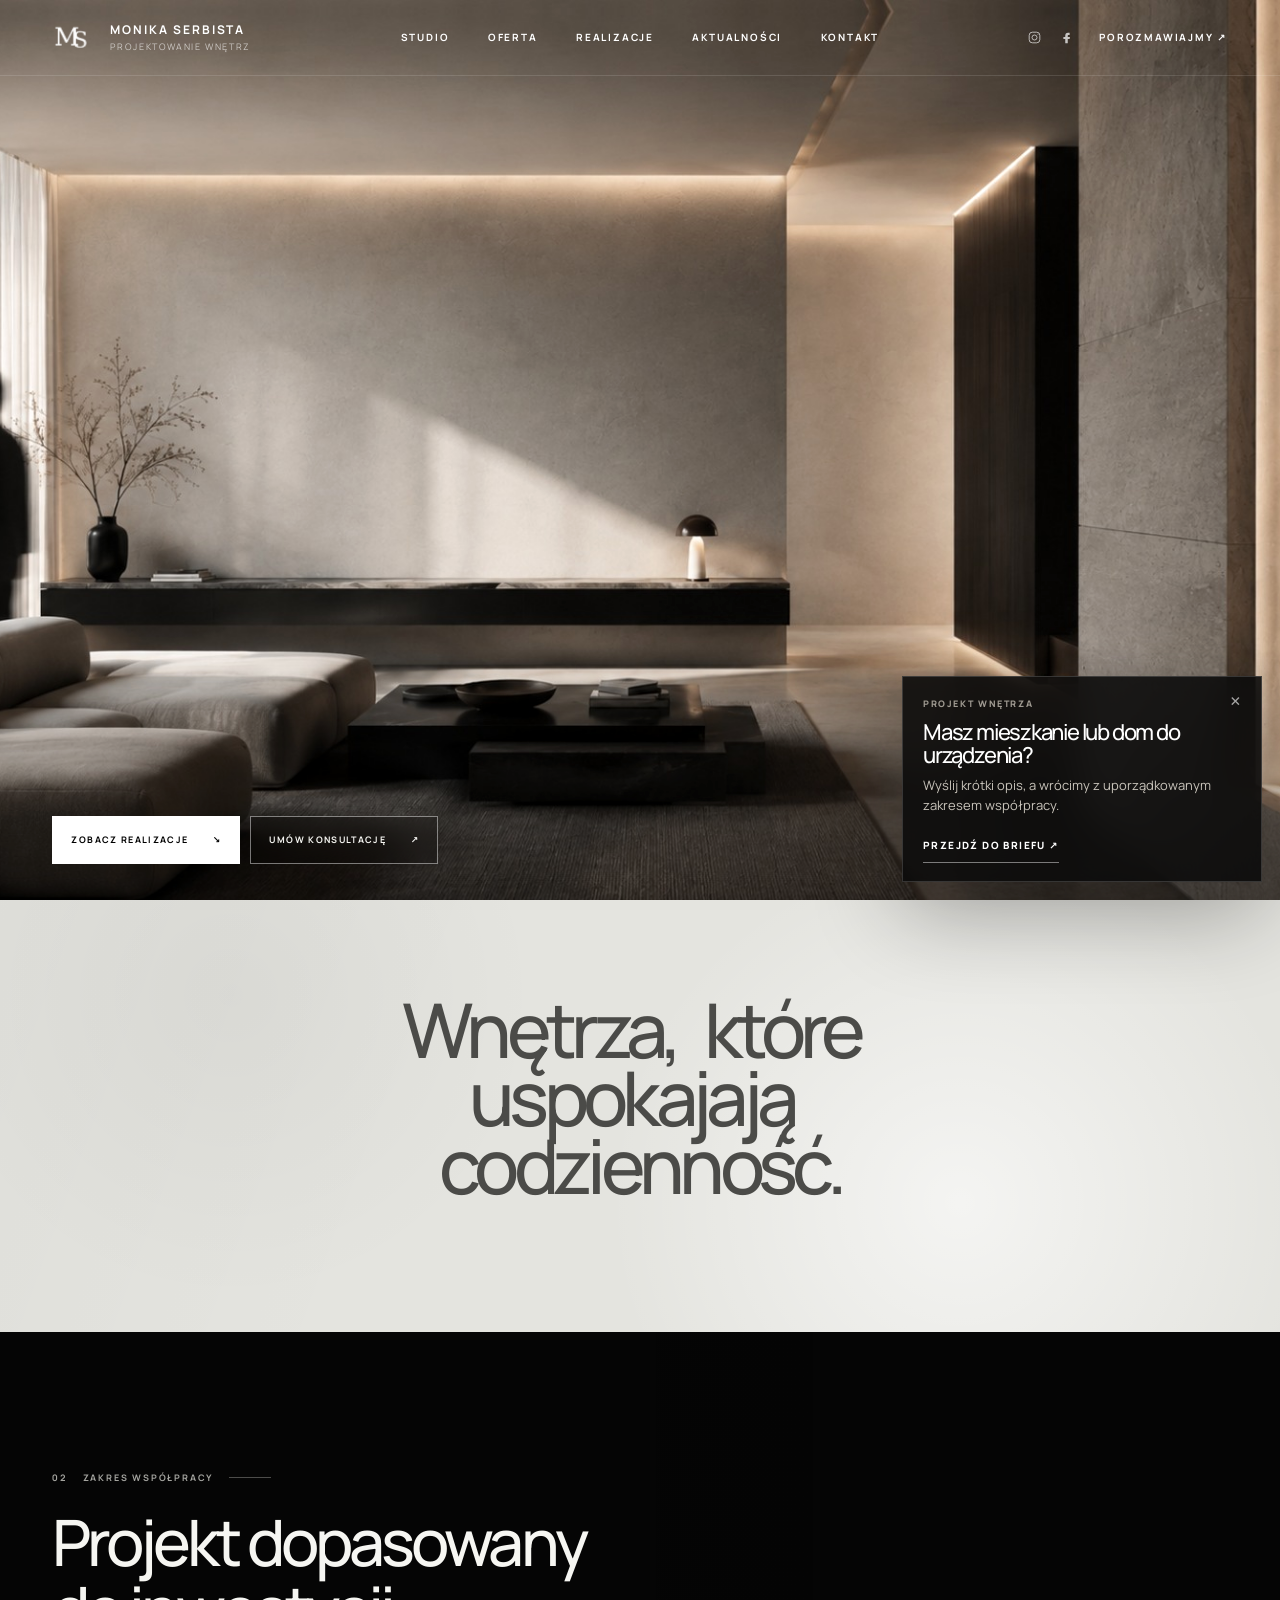
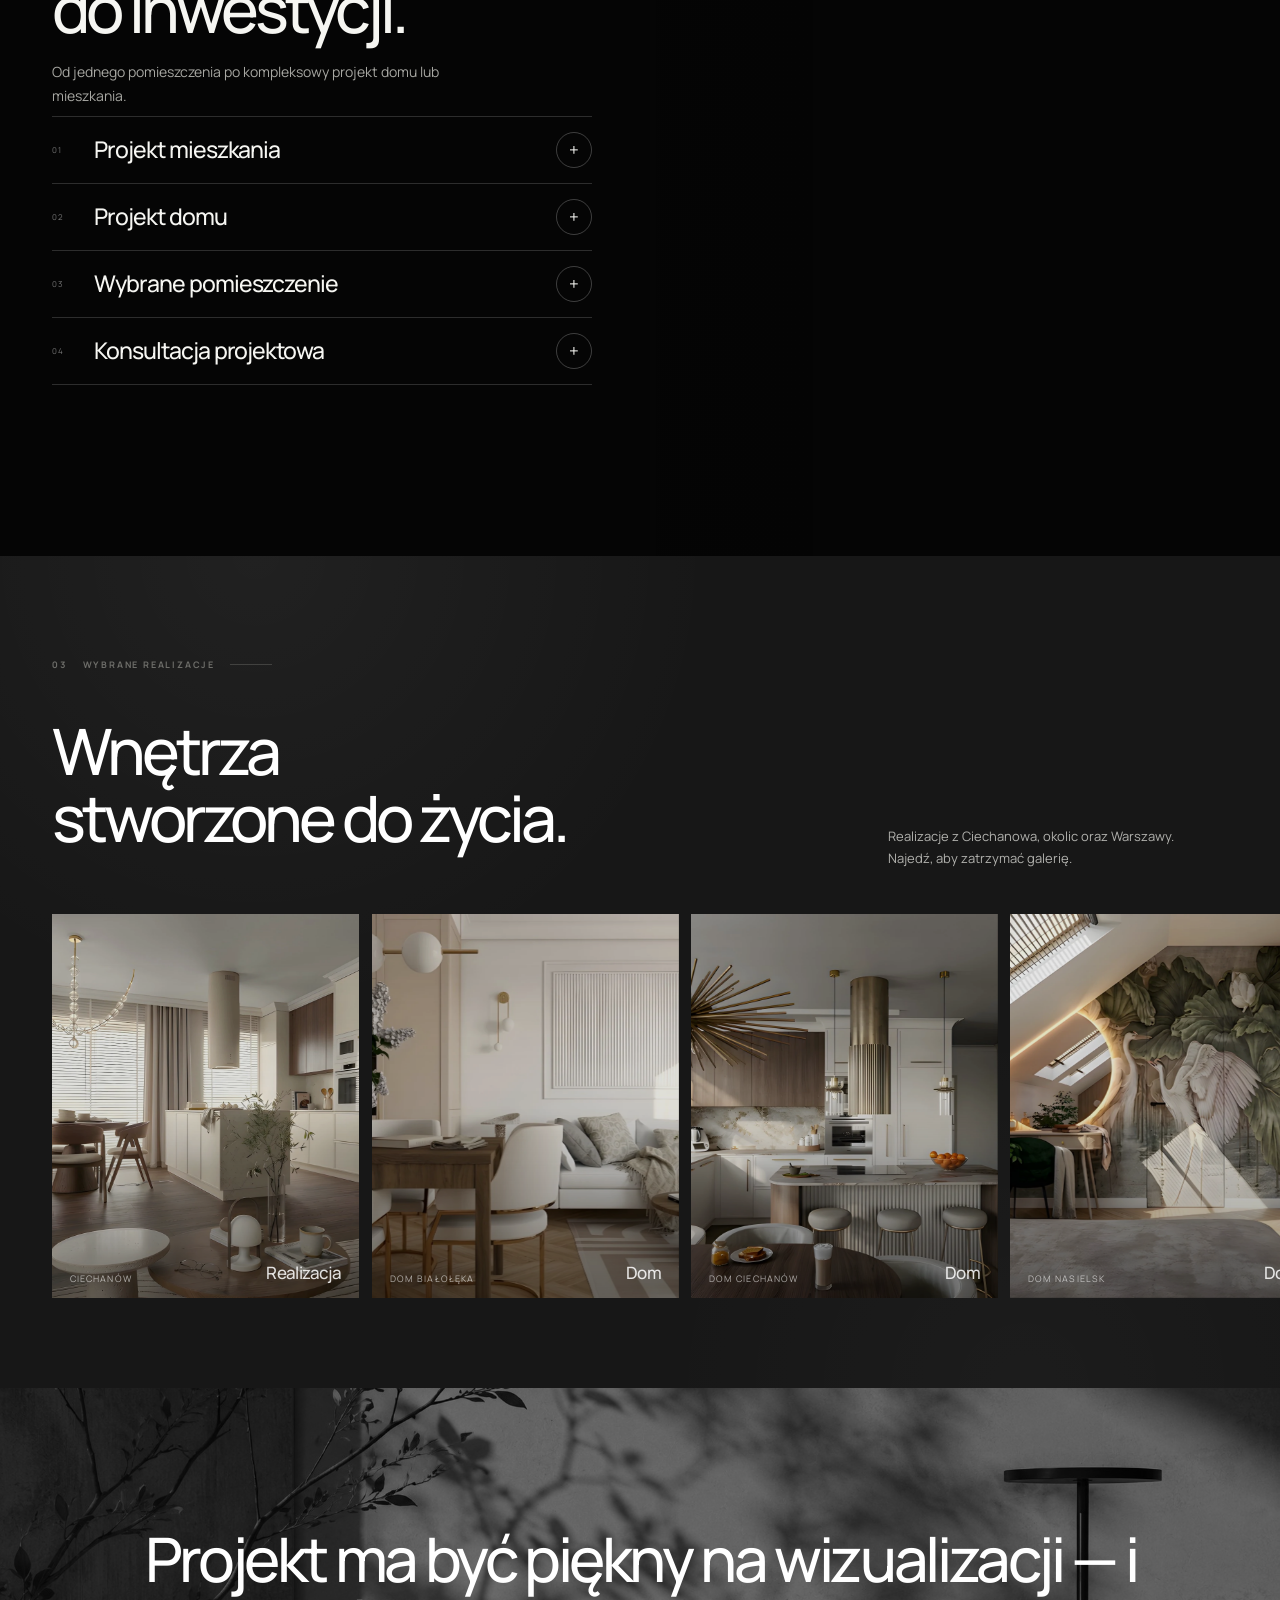
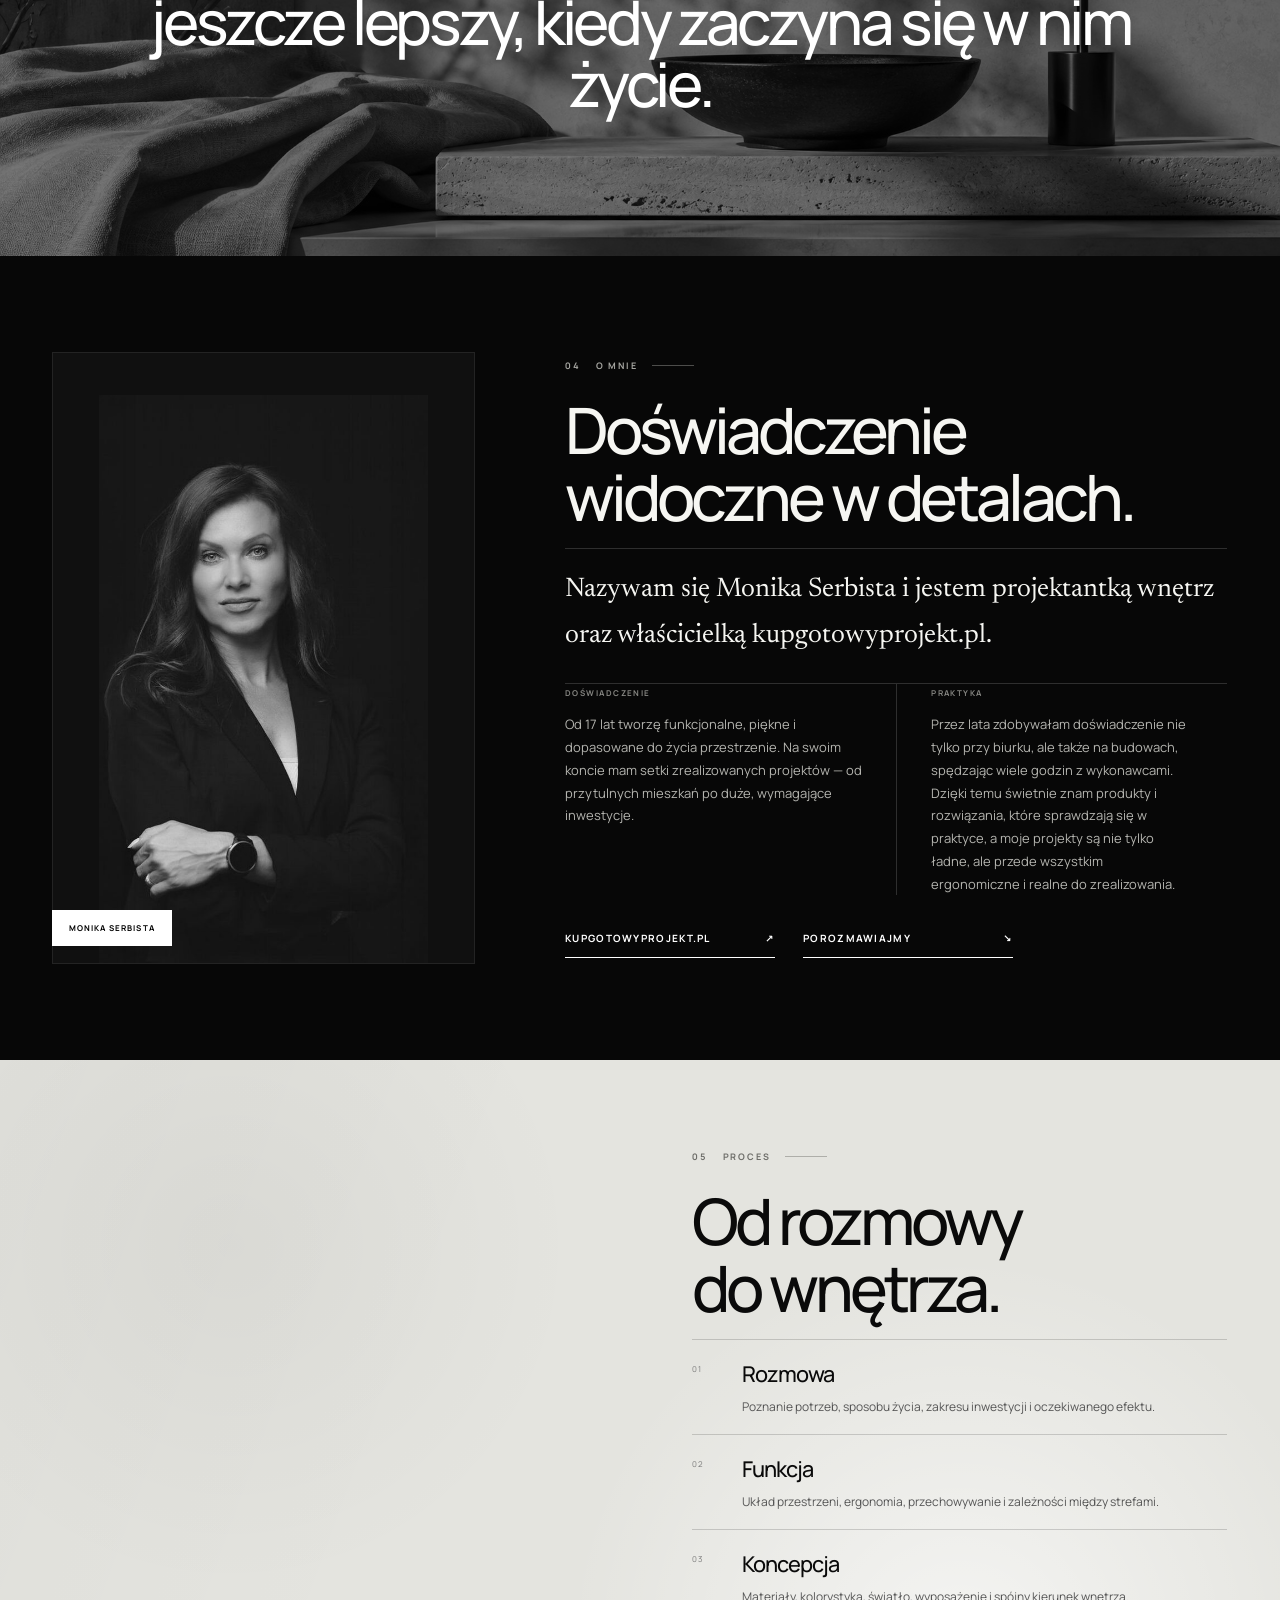
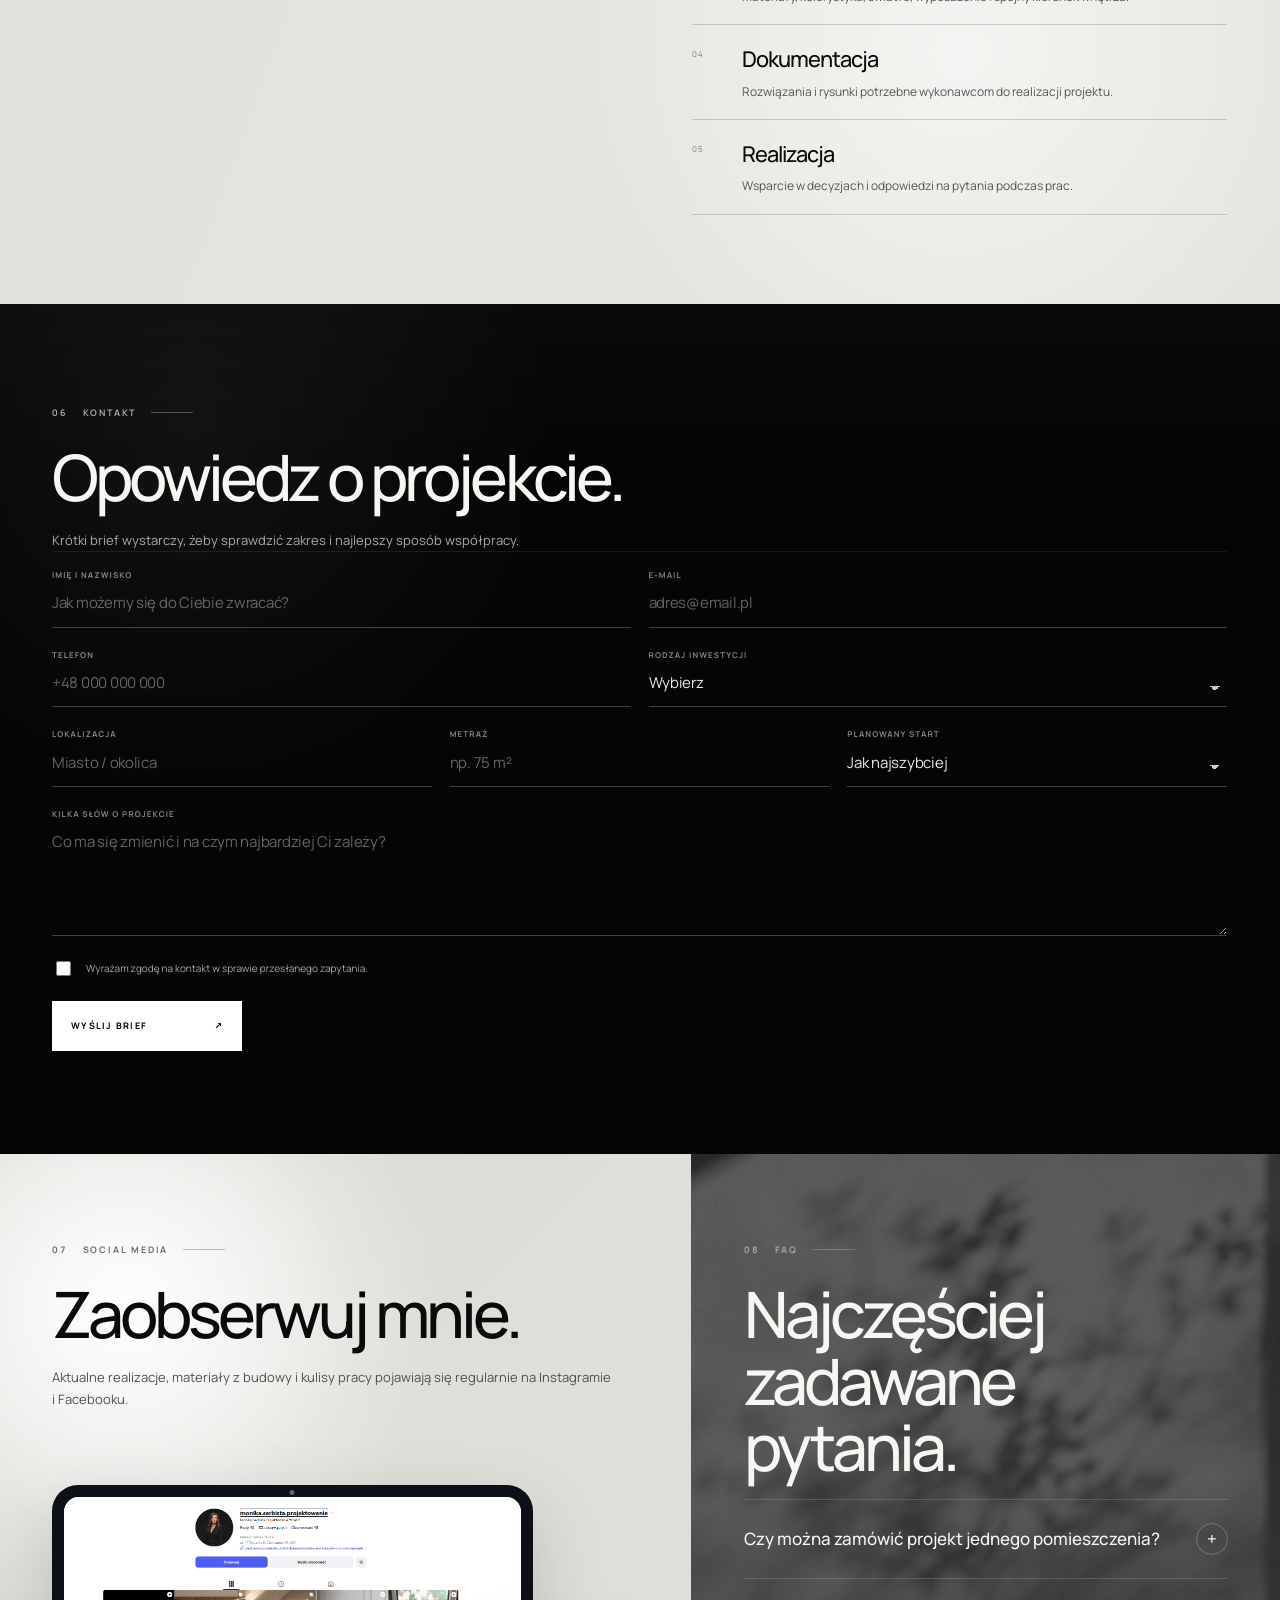
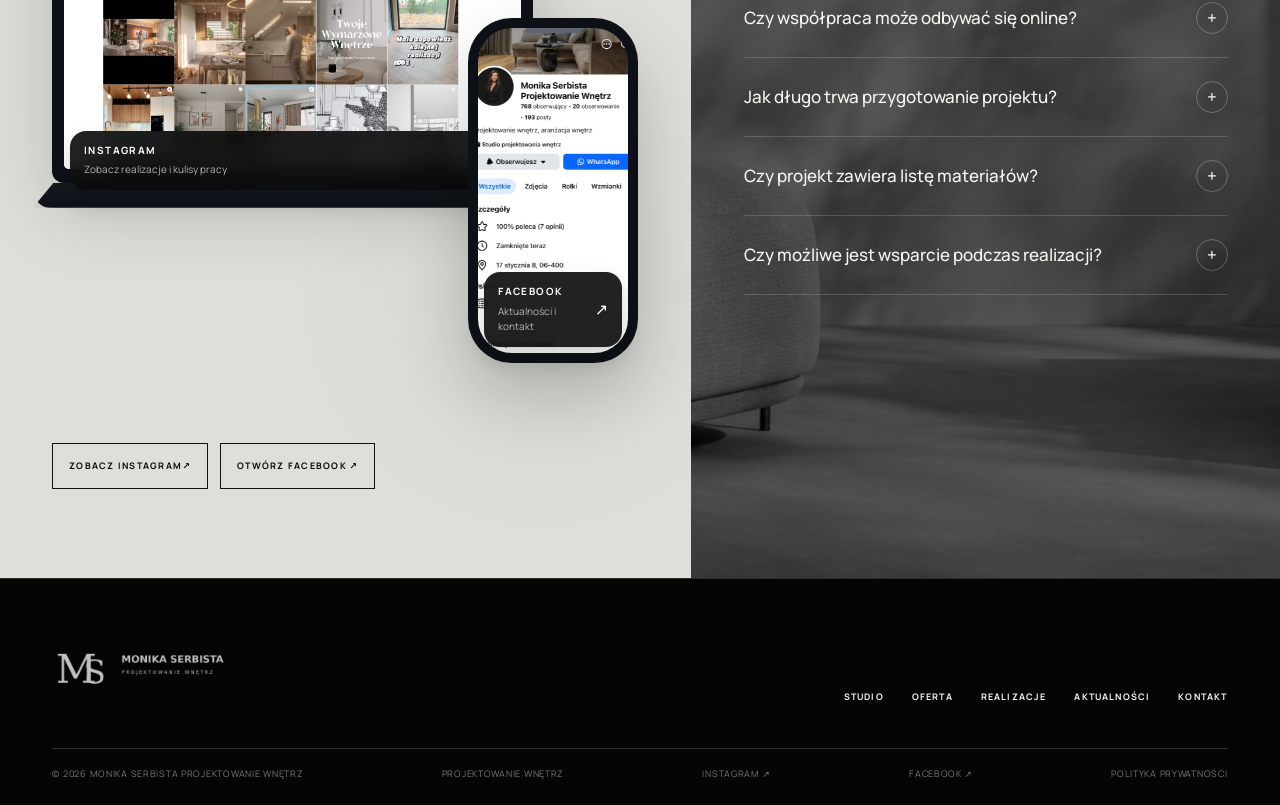
==== index.html @ 4d3cfae8 "Add files via upload" ====
<!doctype html>
<html lang="pl">
<head>
  <meta charset="utf-8">
  <meta name="viewport" content="width=device-width, initial-scale=1, viewport-fit=cover">
  <meta name="theme-color" content="#050505">
  <meta name="description" content="Monika Serbista Projektowanie Wnętrz — funkcjonalne, dopracowane i realne do wykonania przestrzenie.">
  <title>Monika Serbista — projektowanie wnętrz</title>
  <link rel="icon" type="image/png" href="favicon.png">
  <link rel="preconnect" href="https://fonts.googleapis.com">
  <link rel="preconnect" href="https://fonts.gstatic.com" crossorigin>
  <link href="https://fonts.googleapis.com/css2?family=Manrope:wght@400;500;600;700&family=Newsreader:opsz,wght@6..72,400;6..72,500&display=swap" rel="stylesheet">
  <link rel="stylesheet" href="style.css?v=64.0.0">
</head>
<body class="page-v32 page-v34 page-v35 page-v36 page-v37 page-v38 page-v39 page-v40 page-v44 page-v46 page-v47 page-v58 page-v60 page-v61 page-v62 page-v63 page-v64">
  <a class="skip-link" href="#main">Przejdź do treści</a>

  <header class="site-header" data-header>
    <a class="brand" href="#start" aria-label="Monika Serbista Projektowanie Wnętrz — strona główna">
      <img src="monogram-white.png" alt="" class="brand__mark">
      <span class="brand__copy"><strong>MONIKA SERBISTA</strong><small>PROJEKTOWANIE WNĘTRZ</small></span>
    </a>

    <nav class="desktop-nav" aria-label="Główna nawigacja">
      <a href="index.html">Studio</a>
      <a href="oferta.html">Oferta</a>
      <a href="realizacje.html">Realizacje</a>
      <a href="aktualnosci.html">Aktualności</a>
      <a href="kontakt.html">Kontakt</a>
    </nav>

    <div class="header-actions">
      <div class="header-socials" aria-label="Social media">
        <a href="https://www.instagram.com/monika.serbista.projektowanie" target="_blank" rel="noopener" aria-label="Instagram Monika Serbista Projektowanie Wnętrz">
          <svg viewBox="0 0 24 24" aria-hidden="true"><rect x="3.5" y="3.5" width="17" height="17" rx="5"></rect><circle cx="12" cy="12" r="4"></circle><circle cx="17.5" cy="6.7" r=".8" class="fill"></circle></svg>
        </a>
        <a href="https://www.facebook.com/MonikaSerbistaProjektowanieWnetrz" target="_blank" rel="noopener" aria-label="Facebook Monika Serbista Projektowanie Wnętrz">
          <svg viewBox="0 0 24 24" aria-hidden="true"><path d="M14.5 8H17V4.5h-2.5C11.4 4.5 10 6.4 10 9v2H7v3.5h3V21h4v-6.5h3L17.5 11H14V9.3c0-.9.3-1.3.5-1.3Z"></path></svg>
        </a>
      </div>
      <a class="header-cta" href="#kontakt">Porozmawiajmy <span aria-hidden="true">↗</span></a>
    </div>

    <button class="menu-toggle" type="button" aria-expanded="false" aria-controls="mobile-menu" aria-label="Otwórz menu">
      <span></span><span></span>
    </button>
  </header>

  <div class="mobile-menu" id="mobile-menu" hidden>
    <nav aria-label="Menu mobilne">
      <a href="index.html">Studio</a>
      <a href="oferta.html">Oferta</a>
      <a href="realizacje.html">Realizacje</a>
      <a href="aktualnosci.html">Aktualności</a>
      <a href="kontakt.html">Kontakt</a>
    </nav>
    <div class="mobile-menu__foot">
      <div class="mobile-socials">
        <a href="https://www.instagram.com/monika.serbista.projektowanie" target="_blank" rel="noopener">Instagram ↗</a>
        <a href="https://www.facebook.com/MonikaSerbistaProjektowanieWnetrz" target="_blank" rel="noopener">Facebook ↗</a>
      </div>
      <a href="tel:+48516092967">+48 516 092 967</a>
      <a href="mailto:serbistamonika@gmail.com">serbistamonika@gmail.com</a>
    </div>
  </div>

  <main id="main">
    <section class="hero" id="start" aria-label="Monika Serbista Projektowanie Wnętrz">
      <h1 class="sr-only">Monika Serbista — projektowanie wnętrz</h1>
      <div class="hero__frames" aria-hidden="true">
        <img src="hero-01.jpg" alt="" class="hero__frame is-active" fetchpriority="high">
        <img src="hero-02.jpg" alt="" class="hero__frame" loading="eager">
        <img src="hero-03.jpg" alt="" class="hero__frame" loading="eager">
        <img src="hero-04.jpg" alt="" class="hero__frame" loading="eager">
        <img src="hero-05.jpg" alt="" class="hero__frame" loading="eager">
      </div>
      <div class="hero__controls">
        <a class="hero-btn hero-btn--solid" href="#portfolio">Zobacz realizacje <span>↘</span></a>
        <a class="hero-btn" href="#kontakt">Umów konsultację <span>↗</span></a>
      </div>
    </section>

    <section class="studio-note surface-concrete studio-note--centered" id="studio">
      <div class="studio-note__inner studio-note__inner--centered">
        <div class="studio-rotator reveal" data-rotator aria-label="Podejście Moniki Serbisty">
          <div class="studio-rotator__stage" aria-live="polite">
            <p class="studio-rotator__line is-active">Wnętrza, które uspokajają codzienność.</p>
            <p class="studio-rotator__line">Wnętrza, które porządkują codzienność.</p>
            <p class="studio-rotator__line">Wnętrza, które mają swój rytm.</p>
            <p class="studio-rotator__line">Wnętrza, które zostają na lata.</p>
            <p class="studio-rotator__line">Wnętrza, które naprawdę działają.</p>
          </div>
        </div>
      </div>
    </section>

    <section class="services" id="oferta">
      <div class="services__copy">
        <div class="section-kicker section-kicker--light reveal"><span>02</span> Zakres współpracy</div>
        <h2 class="reveal">Projekt dopasowany do inwestycji.</h2>
        <p class="services__lead reveal">Od jednego pomieszczenia po kompleksowy projekt domu lub mieszkania.</p>

        <div class="service-list reveal" data-service-list>
          <article class="service-item">
            <button type="button" aria-expanded="false">
              <span>01</span><strong>Projekt mieszkania</strong><i>+</i>
            </button>
            <div class="service-item__panel">
              <p>Kompleksowy projekt obejmujący funkcję, koncepcję, materiały oraz dokumentację potrzebną do realizacji.</p>
              <a href="#kontakt">Zapytaj o projekt <span>↗</span></a>
            </div>
          </article>
          <article class="service-item">
            <button type="button" aria-expanded="false">
              <span>02</span><strong>Projekt domu</strong><i>+</i>
            </button>
            <div class="service-item__panel">
              <p>Spójny kierunek dla całej inwestycji — od układu pomieszczeń po materiały, światło i detale wykonawcze.</p>
              <a href="#kontakt">Zapytaj o projekt <span>↗</span></a>
            </div>
          </article>
          <article class="service-item">
            <button type="button" aria-expanded="false">
              <span>03</span><strong>Wybrane pomieszczenie</strong><i>+</i>
            </button>
            <div class="service-item__panel">
              <p>Kuchnia, łazienka, salon lub sypialnia opracowane jako osobny, precyzyjnie określony zakres.</p>
              <a href="#kontakt">Zapytaj o projekt <span>↗</span></a>
            </div>
          </article>
          <article class="service-item">
            <button type="button" aria-expanded="false">
              <span>04</span><strong>Konsultacja projektowa</strong><i>+</i>
            </button>
            <div class="service-item__panel">
              <p>Skoncentrowane spotkanie, podczas którego porządkujemy decyzje, rozwiązania i dalszy kierunek projektu.</p>
              <a href="#kontakt">Umów konsultację <span>↗</span></a>
            </div>
          </article>
        </div>
      </div>
      <div class="services__image reveal">
        <img src="separator-02.jpg" alt="Monochromatyczny detal wnętrza z rzeźbiarską formą" loading="lazy">
      </div>
    </section>

    <section class="portfolio surface-graphite" id="portfolio">
      <div class="portfolio__head">
        <div class="section-kicker reveal"><span>03</span> Wybrane realizacje</div>
        <h2 class="reveal">Wnętrza stworzone do życia.</h2>
        <p class="reveal">Realizacje z Ciechanowa, okolic oraz Warszawy. Najedź, aby zatrzymać galerię.</p>
      </div>

      <div class="project-marquee" data-project-marquee>
        <div class="project-rail" data-project-rail>
          <button class="project-card" type="button" data-project="ciechanow" aria-label="Otwórz realizację: Ciechanów">
            <img src="realizacja-ciechanow-01.webp" alt="Salon z kuchnią i jadalnią w Ciechanowie" loading="lazy">
            <span class="project-card__shade"></span>
            <span class="project-card__meta"><small>Ciechanów</small><strong>Realizacja</strong></span>
          </button>
          <button class="project-card" type="button" data-project="dom-bialoleka" aria-label="Otwórz realizację: Dom Białołęka">
            <img src="realizacja-dom-bialoleka-04.webp" alt="Salon połączony z jadalnią w domu na Białołęce" loading="lazy">
            <span class="project-card__shade"></span>
            <span class="project-card__meta"><small>Dom Białołęka</small><strong>Dom</strong></span>
          </button>
          <button class="project-card" type="button" data-project="dom-ciechanow" aria-label="Otwórz realizację: Dom Ciechanów">
            <img src="realizacja-dom-ciechanow-02.webp" alt="Kuchnia z wyspą w domu w Ciechanowie" loading="lazy">
            <span class="project-card__shade"></span>
            <span class="project-card__meta"><small>Dom Ciechanów</small><strong>Dom</strong></span>
          </button>
          <button class="project-card" type="button" data-project="dom-nasielsk" aria-label="Otwórz realizację: Dom Nasielsk">
            <img src="realizacja-dom-nasielsk-01.webp" alt="Sypialnia ze skosami w domu w Nasielsku" loading="lazy">
            <span class="project-card__shade"></span>
            <span class="project-card__meta"><small>Dom Nasielsk</small><strong>Dom</strong></span>
          </button>
          <button class="project-card" type="button" data-project="gabinet-stomatologiczny" aria-label="Otwórz realizację: Gabinet stomatologiczny">
            <img src="realizacja-gabinet-stomatologiczny-nowa-01.webp" alt="Poczekalnia gabinetu stomatologicznego" loading="lazy">
            <span class="project-card__shade"></span>
            <span class="project-card__meta"><small>Gabinet stomatologiczny</small><strong>Komercyjne</strong></span>
          </button>
          <button class="project-card" type="button" data-project="mieszkanie-ciechanow" aria-label="Otwórz realizację: Mieszkanie Ciechanów">
            <img src="realizacja-mieszkanie-ciechanow-01.webp" alt="Salon z kuchnią w mieszkaniu w Ciechanowie" loading="lazy">
            <span class="project-card__shade"></span>
            <span class="project-card__meta"><small>Mieszkanie Ciechanów</small><strong>Mieszkanie</strong></span>
          </button>
          <button class="project-card" type="button" data-project="dom-przasnysz" aria-label="Otwórz realizację: Dom Przasnysz">
            <img src="realizacja-dom-przasnysz-01.webp" alt="Salon z kuchnią w domu w Przasnyszu" loading="lazy">
            <span class="project-card__shade"></span>
            <span class="project-card__meta"><small>Dom Przasnysz</small><strong>Dom</strong></span>
          </button>
        </div>
      </div>
    </section>

    <section class="quote-band" aria-label="Podejście projektowe">
      <img src="detail-03.jpg" alt="Materiały i światło w monochromatycznej palecie" loading="lazy">
      <div class="quote-band__overlay"></div>
      <blockquote class="reveal">Projekt ma być piękny na wizualizacji — i jeszcze lepszy, kiedy zaczyna się w nim życie.</blockquote>
    </section>

    <section class="about" id="o-mnie">
      <div class="about__portrait reveal">
        <div class="about__portrait-frame">
          <img src="omnie.jpg" alt="Monika Serbista — projektantka wnętrz" loading="lazy">
        </div>
        <span>Monika Serbista</span>
      </div>
      <div class="about__copy">
        <div class="section-kicker section-kicker--light reveal"><span>04</span> O mnie</div>
        <h2 class="reveal">Doświadczenie widoczne w detalach.</h2>
        <p class="about__intro reveal">Nazywam się Monika Serbista i jestem projektantką wnętrz oraz właścicielką kupgotowyprojekt.pl.</p>

        <div class="about__story reveal">
          <article>
            <span>DOŚWIADCZENIE</span>
            <p>Od 17 lat tworzę funkcjonalne, piękne i dopasowane do życia przestrzenie. Na swoim koncie mam setki zrealizowanych projektów — od przytulnych mieszkań po duże, wymagające inwestycje.</p>
          </article>
          <article>
            <span>PRAKTYKA</span>
            <p>Przez lata zdobywałam doświadczenie nie tylko przy biurku, ale także na budowach, spędzając wiele godzin z wykonawcami. Dzięki temu świetnie znam produkty i rozwiązania, które sprawdzają się w praktyce, a moje projekty są nie tylko ładne, ale przede wszystkim ergonomiczne i realne do zrealizowania.</p>
          </article>
        </div>

        <div class="about__links reveal">
          <a class="line-link line-link--light" href="https://kupgotowyprojekt.pl/" target="_blank" rel="noopener">kupgotowyprojekt.pl <span>↗</span></a>
          <a class="line-link line-link--light" href="#kontakt">Porozmawiajmy <span>↘</span></a>
        </div>
      </div>
    </section>

    <section class="process surface-concrete" id="proces">
      <div class="process__image reveal">
        <img src="separator-03.jpg" alt="Monochromatyczny kącik wypoczynkowy i naturalne światło" loading="lazy">
      </div>
      <div class="process__copy">
        <div class="section-kicker reveal"><span>05</span> Proces</div>
        <h2 class="reveal">Od rozmowy do wnętrza.</h2>
        <div class="process__steps reveal">
          <article><span>01</span><div><strong>Rozmowa</strong><p>Poznanie potrzeb, sposobu życia, zakresu inwestycji i oczekiwanego efektu.</p></div></article>
          <article><span>02</span><div><strong>Funkcja</strong><p>Układ przestrzeni, ergonomia, przechowywanie i zależności między strefami.</p></div></article>
          <article><span>03</span><div><strong>Koncepcja</strong><p>Materiały, kolorystyka, światło, wyposażenie i spójny kierunek wnętrza.</p></div></article>
          <article><span>04</span><div><strong>Dokumentacja</strong><p>Rozwiązania i rysunki potrzebne wykonawcom do realizacji projektu.</p></div></article>
          <article><span>05</span><div><strong>Realizacja</strong><p>Wsparcie w decyzjach i odpowiedzi na pytania podczas prac.</p></div></article>
        </div>
      </div>
    </section>

    <section class="contact" id="kontakt">
      <div class="contact__panel">
        <div class="section-kicker section-kicker--light reveal"><span>06</span> Kontakt</div>
        <h2 class="reveal">Opowiedz o projekcie.</h2>
        <p class="contact__lead reveal">Krótki brief wystarczy, żeby sprawdzić zakres i najlepszy sposób współpracy.</p>

        <form class="brief-form reveal" action="https://formsubmit.co/serbistamonika@gmail.com" method="POST">
          <input type="hidden" name="_subject" value="Nowe zapytanie ze strony Monika Serbista Projektowanie Wnętrz">
          <input type="hidden" name="_template" value="table">
          <input type="hidden" name="_captcha" value="false">
          <input type="text" name="_honey" tabindex="-1" autocomplete="off" class="honeypot">

          <div class="field field--half"><label for="name">Imię i nazwisko</label><input id="name" name="Imię i nazwisko" type="text" required placeholder="Jak możemy się do Ciebie zwracać?"></div>
          <div class="field field--half"><label for="email">E-mail</label><input id="email" name="E-mail" type="email" required placeholder="adres@email.pl"></div>
          <div class="field field--half"><label for="phone">Telefon</label><input id="phone" name="Telefon" type="tel" placeholder="+48 000 000 000"></div>
          <div class="field field--half"><label for="type">Rodzaj inwestycji</label><select id="type" name="Rodzaj inwestycji" required><option value="" selected disabled>Wybierz</option><option>Mieszkanie</option><option>Dom</option><option>Pojedyncze pomieszczenie</option><option>Konsultacja</option></select></div>
          <div class="field field--third"><label for="location">Lokalizacja</label><input id="location" name="Lokalizacja" type="text" placeholder="Miasto / okolica"></div>
          <div class="field field--third"><label for="area">Metraż</label><input id="area" name="Metraż" type="text" placeholder="np. 75 m²"></div>
          <div class="field field--third"><label for="project-start">Planowany start</label><select id="project-start" name="Planowany start"><option>Jak najszybciej</option><option>1–3 miesiące</option><option>3–6 miesięcy</option><option>Później / orientacyjnie</option></select></div>
          <div class="field field--full"><label for="message">Kilka słów o projekcie</label><textarea id="message" name="Opis projektu" rows="4" required placeholder="Co ma się zmienić i na czym najbardziej Ci zależy?"></textarea></div>
          <label class="consent field--full"><input type="checkbox" required><span>Wyrażam zgodę na kontakt w sprawie przesłanego zapytania.</span></label>
          <div class="form-submit field--full"><button class="submit-btn" type="submit">Wyślij brief <span>↗</span></button></div>
        </form>
      </div>
    </section>

    <section class="social-faq" aria-label="Social media i najczęściej zadawane pytania">
      <div class="social-showcase surface-concrete">
        <div class="section-kicker reveal"><span>07</span> Social media</div>
        <h2 class="reveal">Zaobserwuj mnie.</h2>
        <p class="reveal">Aktualne realizacje, materiały z budowy i kulisy pracy pojawiają się regularnie na Instagramie i Facebooku.</p>

        <div class="social-devices reveal" data-parallax-area aria-label="Podgląd profili Moniki Serbisty na Instagramie i Facebooku">
          <a class="social-laptop" data-parallax="5" href="https://www.instagram.com/monika.serbista.projektowanie" target="_blank" rel="noopener" aria-label="Otwórz Instagram Moniki Serbisty">
            <div class="social-laptop__screen-shell">
              <span class="social-laptop__camera" aria-hidden="true"></span>
              <div class="social-laptop__screen">
                <img src="social-instagram-desktop.png" alt="Profil Monika Serbista Projektowanie Wnętrz na Instagramie">
              </div>
            </div>
            <div class="social-laptop__base" aria-hidden="true"><span></span></div>
            <div class="social-device-label"><strong>Instagram</strong><small>Zobacz realizacje i kulisy pracy</small><i>↗</i></div>
          </a>

          <a class="social-phone" data-parallax="-5" href="https://www.facebook.com/MonikaSerbistaProjektowanieWnetrz" target="_blank" rel="noopener" aria-label="Otwórz Facebook Moniki Serbisty">
            <div class="social-phone__shell">
              <span class="social-phone__speaker" aria-hidden="true"></span>
              <div class="social-phone__screen">
                <img src="social-facebook-phone.png" alt="Mobilny profil Monika Serbista Projektowanie Wnętrz na Facebooku">
              </div>
            </div>
            <div class="social-device-label"><strong>Facebook</strong><small>Aktualności i kontakt</small><i>↗</i></div>
          </a>
        </div>

        <div class="social-showcase__links reveal">
          <a href="https://www.instagram.com/monika.serbista.projektowanie" target="_blank" rel="noopener">Zobacz Instagram <span>↗</span></a>
          <a href="https://www.facebook.com/MonikaSerbistaProjektowanieWnetrz" target="_blank" rel="noopener">Otwórz Facebook <span>↗</span></a>
        </div>
      </div>

      <div class="faq-panel">
        <img src="separator-03.jpg" alt="" aria-hidden="true">
        <div class="faq-panel__shade"></div>
        <div class="faq-panel__content">
          <div class="section-kicker section-kicker--light reveal"><span>08</span> FAQ</div>
          <h2 class="reveal">Najczęściej zadawane pytania.</h2>
          <div class="faq-list reveal">
            <details>
              <summary>Czy można zamówić projekt jednego pomieszczenia?<span>+</span></summary>
              <p>Tak. Zakres może obejmować pojedynczą kuchnię, łazienkę, salon, sypialnię albo inne wybrane wnętrze.</p>
            </details>
            <details>
              <summary>Czy współpraca może odbywać się online?<span>+</span></summary>
              <p>Tak. Najważniejszy jest dla mnie rynek lokalny: Ciechanów i okolice do około 100 km, również Warszawa. Współpraca online może uzupełniać proces, kiedy zakres projektu tego wymaga.</p>
            </details>
            <details>
              <summary>Jak długo trwa przygotowanie projektu?<span>+</span></summary>
              <p>Termin zależy od metrażu i zakresu. Po krótkim briefie można określić realny harmonogram dla konkretnej inwestycji.</p>
            </details>
            <details>
              <summary>Czy projekt zawiera listę materiałów?<span>+</span></summary>
              <p>Zakres może obejmować dobór materiałów, wyposażenia i rozwiązań potrzebnych do świadomej realizacji projektu.</p>
            </details>
            <details>
              <summary>Czy możliwe jest wsparcie podczas realizacji?<span>+</span></summary>
              <p>Tak. Forma wsparcia i konsultacji podczas prac jest ustalana indywidualnie wraz z zakresem projektu.</p>
            </details>
          </div>
        </div>
      </div>
    </section>
  </main>

  <footer class="site-footer">
    <div class="site-footer__top">
      <img src="logo-white.png" alt="Monika Serbista — projektowanie wnętrz" class="site-footer__logo">
      <div class="site-footer__nav"><a href="index.html">Studio</a><a href="oferta.html">Oferta</a><a href="realizacje.html">Realizacje</a><a href="aktualnosci.html">Aktualności</a><a href="kontakt.html">Kontakt</a></div>
    </div>
    <div class="site-footer__meta">
      <span>© <span data-year></span> Monika Serbista Projektowanie Wnętrz</span><span>Projektowanie wnętrz</span>
      <a href="https://www.instagram.com/monika.serbista.projektowanie" target="_blank" rel="noopener">Instagram ↗</a>
      <a href="https://www.facebook.com/MonikaSerbistaProjektowanieWnetrz" target="_blank" rel="noopener">Facebook ↗</a>
      <a href="https://kupgotowyprojekt.pl/polityka-prywatnosci/" target="_blank" rel="noopener">Polityka prywatności</a>
    </div>
  </footer>

  <dialog class="gallery" aria-label="Galeria realizacji">
    <button class="gallery__close" type="button" aria-label="Zamknij galerię">×</button>
    <button class="gallery__nav gallery__nav--prev" type="button" aria-label="Poprzednie zdjęcie">←</button>
    <figure><img src="" alt=""><figcaption><span class="gallery__title"></span><span class="gallery__count"></span></figcaption></figure>
    <button class="gallery__nav gallery__nav--next" type="button" aria-label="Następne zdjęcie">→</button>
  </dialog>

  <script src="script.js?v=64.0.0" defer></script>
</body>
</html>
---- style.css ----
:root{
  --black:#050505;
  --black-soft:#0d0d0d;
  --graphite:#171717;
  --graphite-2:#242424;
  --white:#f6f6f2;
  --paper:#e4e4df;
  --paper-2:#d4d4cf;
  --muted:#9d9d98;
  --line:rgba(255,255,255,.16);
  --line-dark:rgba(0,0,0,.16);
  --header-h:76px;
  --pad-x:clamp(22px,4.1vw,72px);
  --sans:"Manrope",system-ui,-apple-system,BlinkMacSystemFont,"Segoe UI",sans-serif;
  --serif:"Newsreader",Georgia,serif;
}

*{box-sizing:border-box}
html{scroll-behavior:smooth;background:var(--black)}
body{margin:0;background:var(--black);color:var(--white);font-family:var(--sans);font-size:16px;line-height:1.55;overflow-x:hidden}
body.menu-open{overflow:hidden}
img{display:block;max-width:100%}
section[id]{scroll-margin-top:var(--header-h)}
a{color:inherit;text-decoration:none}
button,input,select,textarea{font:inherit}
button{color:inherit}
.sr-only{position:absolute;width:1px;height:1px;padding:0;margin:-1px;overflow:hidden;clip:rect(0,0,0,0);white-space:nowrap;border:0}
.skip-link{position:fixed;left:12px;top:12px;z-index:9999;background:#fff;color:#000;padding:10px 14px;transform:translateY(-160%);visibility:hidden;opacity:0;transition:.25s}
.skip-link:focus-visible{transform:none;visibility:visible;opacity:1}

/* Header */
.site-header{position:fixed;inset:0 0 auto 0;height:var(--header-h);padding:0 var(--pad-x);display:grid;grid-template-columns:1fr auto 1fr;align-items:center;z-index:1000;color:#fff;background:transparent;border-bottom:1px solid rgba(255,255,255,.12);transition:background .35s ease,border-color .35s ease,backdrop-filter .35s ease}
.site-header.is-scrolled,.site-header.menu-active{background:rgba(5,5,5,.96);border-color:rgba(255,255,255,.12);backdrop-filter:blur(14px)}
.brand{display:inline-flex;align-items:center;gap:12px;width:max-content}
.brand__mark{width:34px;height:34px;object-fit:contain}
.brand__copy{display:grid;line-height:1}
.brand__copy strong{font-size:12px;letter-spacing:.22em;font-weight:700}
.brand__copy small{margin-top:6px;font-size:7px;letter-spacing:.25em;color:rgba(255,255,255,.64)}
.desktop-nav{display:flex;gap:clamp(26px,3vw,54px);align-items:center}
.desktop-nav a,.header-cta{font-size:10px;font-weight:700;letter-spacing:.18em;text-transform:uppercase;position:relative;white-space:nowrap}
.desktop-nav a::after,.header-cta::after{content:"";position:absolute;left:0;right:100%;bottom:-8px;height:1px;background:#fff;transition:right .3s ease}
.desktop-nav a:hover::after,.header-cta:hover::after{right:0}
.header-actions{justify-self:end;display:flex;align-items:center;gap:24px}
.header-socials{display:flex;align-items:center;gap:14px}
.header-socials a{display:grid;place-items:center;width:18px;height:18px;opacity:.72;transition:opacity .25s ease,transform .25s ease}
.header-socials a:hover{opacity:1;transform:translateY(-2px)}
.header-socials svg{width:15px;height:15px;fill:none;stroke:currentColor;stroke-width:1.45}
.header-socials svg path,.header-socials svg .fill{fill:currentColor;stroke:none}
.menu-toggle{display:none;width:44px;height:44px;border:0;background:transparent;padding:0;position:relative}
.menu-toggle span{position:absolute;left:10px;right:10px;height:1px;background:#fff;transition:.25s}
.menu-toggle span:first-child{top:18px}.menu-toggle span:last-child{top:25px}
.menu-toggle[aria-expanded="true"] span:first-child{top:22px;transform:rotate(45deg)}
.menu-toggle[aria-expanded="true"] span:last-child{top:22px;transform:rotate(-45deg)}
.mobile-menu{position:fixed;inset:var(--header-h) 0 0;background:#050505;z-index:990;padding:42px 22px 26px;color:#fff}
.mobile-menu nav{display:grid}
.mobile-menu nav a{display:flex;align-items:baseline;gap:15px;padding:18px 0;border-bottom:1px solid var(--line);font-size:clamp(30px,10vw,54px);line-height:1}
.mobile-menu nav span{font-size:9px;color:#888;letter-spacing:.18em}
.mobile-menu__foot{position:absolute;left:22px;right:22px;bottom:28px;display:grid;gap:8px;font-size:12px;color:#aaa}
.mobile-socials{display:flex;gap:22px;margin-bottom:12px;color:#fff}

/* Shared */
.section-kicker{display:flex;align-items:center;gap:15px;font-size:9px;font-weight:700;letter-spacing:.2em;text-transform:uppercase;color:#6d6d69}
.section-kicker::after{content:"";width:42px;height:1px;background:currentColor;opacity:.45}
.section-kicker span{font-variant-numeric:tabular-nums}
.section-kicker--light{color:#a5a5a0}
.reveal{opacity:0;transform:translateY(22px);transition:opacity .75s cubic-bezier(.2,.7,.2,1),transform .75s cubic-bezier(.2,.7,.2,1)}
.reveal.is-visible{opacity:1;transform:none}
.line-link{display:inline-flex;align-items:center;justify-content:space-between;gap:40px;min-width:210px;padding:0 0 10px;border-bottom:1px solid currentColor;font-size:10px;font-weight:700;letter-spacing:.13em;text-transform:uppercase}
.line-link span{transition:transform .25s ease}.line-link:hover span{transform:translate(3px,3px)}
.line-link--light{color:#fff}
.surface-concrete{background-color:var(--paper);background-image:radial-gradient(circle at 18% 22%,rgba(0,0,0,.04),transparent 28%),radial-gradient(circle at 75% 70%,rgba(255,255,255,.6),transparent 35%),linear-gradient(110deg,rgba(0,0,0,.025),transparent 35%)}
.surface-graphite{background-color:#171717;background-image:radial-gradient(circle at 20% 0,rgba(255,255,255,.045),transparent 35%),radial-gradient(circle at 80% 100%,rgba(255,255,255,.025),transparent 28%)}

/* Hero */
.hero{position:relative;height:100svh;min-height:620px;background:#111;overflow:hidden}
.hero__frames,.hero__frame{position:absolute;inset:0;width:100%;height:100%}
.hero__frame{object-fit:cover;object-position:center center;opacity:0;transform:scale(1.015);transition:opacity 1.05s ease,transform 4s ease}
.hero__frame.is-active{opacity:1;transform:scale(1)}
.hero__controls{position:absolute;left:var(--pad-x);bottom:clamp(22px,4vh,48px);z-index:2;display:flex;gap:10px}
.hero-btn{min-width:188px;height:48px;padding:0 18px;display:flex;align-items:center;justify-content:space-between;gap:20px;border:1px solid rgba(255,255,255,.45);background:rgba(5,5,5,.18);backdrop-filter:blur(10px);font-size:9px;font-weight:700;letter-spacing:.15em;text-transform:uppercase;transition:background .25s ease,color .25s ease,border-color .25s ease,transform .25s ease}
.hero-btn:hover{transform:translateY(-2px);background:#fff;color:#000;border-color:#fff}
.hero-btn--solid{background:#fff;color:#000;border-color:#fff}
.hero-btn--solid:hover{background:#050505;color:#fff;border-color:#050505}

/* Studio note */
.studio-note{color:#0a0a0a;padding:clamp(88px,10vw,150px) var(--pad-x);min-height:76svh;display:flex;align-items:center}
.studio-note__inner{width:min(1380px,100%);margin:0;display:grid;grid-template-columns:minmax(0,1.08fr) minmax(280px,.58fr);gap:clamp(34px,6vw,120px);align-items:end}
.studio-note h2{margin:42px 0 26px;font-size:clamp(52px,5.6vw,92px);line-height:.94;letter-spacing:-.065em;font-weight:500}
.studio-note p{width:min(520px,100%);margin:0 0 36px;color:#4b4b48;font-size:15px;line-height:1.75}

/* Services */
.services{display:grid;grid-template-columns:minmax(0,1fr) minmax(44%,.95fr);min-height:calc(100svh - var(--header-h));background:#050505}
.services__copy{padding:clamp(88px,8vw,130px) clamp(24px,5vw,82px) 70px var(--pad-x);display:flex;flex-direction:column;justify-content:center}
.services h2{margin:34px 0 18px;max-width:670px;font-size:clamp(52px,5.15vw,88px);line-height:.96;letter-spacing:-.065em;font-weight:500}
.services__lead{max-width:430px;color:#a7a7a2;margin:0 0 28px;font-size:14px}
.services__image{position:relative;min-height:100%;overflow:hidden}
.services__image::after{content:"";position:absolute;inset:0;background:linear-gradient(90deg,rgba(5,5,5,.06),transparent 26%);pointer-events:none}
.services__image img{width:100%;height:100%;object-fit:cover;filter:grayscale(1);transition:transform 1.1s cubic-bezier(.2,.7,.2,1)}
.services__image:hover img{transform:scale(1.025)}
.service-list{margin-top:8px;border-top:1px solid var(--line)}
.service-item{border-bottom:1px solid var(--line)}
.service-item button{width:100%;min-height:66px;padding:0;border:0;background:none;display:grid;grid-template-columns:42px 1fr 38px;align-items:center;text-align:left;cursor:pointer}
.service-item button>span{font-size:8px;color:#777;letter-spacing:.14em}
.service-item strong{font-size:clamp(20px,1.8vw,31px);font-weight:500;letter-spacing:-.045em}
.service-item i{font-style:normal;width:34px;height:34px;border:1px solid rgba(255,255,255,.23);border-radius:50%;display:grid;place-items:center;justify-self:end;font-size:17px;transition:transform .3s ease,background .3s ease,color .3s ease,border-color .3s ease}
.service-item button:hover i,.service-item.is-open i{background:#fff;color:#000;border-color:#fff;transform:scale(1.12) rotate(45deg)}
.service-item button:hover strong{transform:translateX(5px)}
.service-item strong{transition:transform .3s ease}
.service-item__panel{padding:0 38px 22px 42px;display:grid;grid-template-columns:1fr auto;gap:20px;align-items:end;color:#a8a8a4}
.service-item__panel p{margin:0;max-width:520px;font-size:12px;line-height:1.65}
.service-item__panel a{font-size:9px;font-weight:700;letter-spacing:.13em;text-transform:uppercase;color:#fff;white-space:nowrap}
.service-item__panel[hidden]{display:none}

/* Portfolio */
.portfolio{color:#fff;padding:clamp(78px,8vw,120px) 0 clamp(68px,7vw,105px);overflow:hidden}
.portfolio__head{padding:0 var(--pad-x);display:grid;grid-template-columns:minmax(0,1fr) minmax(240px,340px);align-items:end;gap:22px 46px;margin-bottom:45px}
.portfolio__head .section-kicker{grid-column:1/-1}
.portfolio__head h2{grid-column:1/2;justify-self:start;text-align:left;margin:0;font-size:clamp(54px,5.3vw,90px);line-height:.94;letter-spacing:-.065em;font-weight:500;max-width:700px}
.portfolio__head p{grid-column:2/3;justify-self:start;margin:0 0 7px;color:#b1b1ad;font-size:13px;max-width:320px;line-height:1.65}
.project-marquee{overflow:hidden;width:100%;cursor:grab}
.project-marquee:active{cursor:grabbing}
.project-rail{display:flex;gap:12px;width:max-content;padding:0 var(--pad-x);will-change:transform}
.project-card{position:relative;flex:0 0 clamp(280px,25vw,420px);height:clamp(360px,36vw,510px);padding:0;border:0;background:#222;overflow:hidden;cursor:pointer;text-align:left}
.project-card img{width:100%;height:100%;object-fit:cover;filter:none;transition:transform .8s cubic-bezier(.2,.7,.2,1),filter .35s ease}
.project-card__shade{position:absolute;inset:0;background:linear-gradient(180deg,transparent 58%,rgba(0,0,0,.72));opacity:.55;transition:opacity .3s ease}
.project-card__meta{position:absolute;left:18px;right:18px;bottom:16px;display:flex;align-items:flex-end;justify-content:space-between;gap:16px;color:#fff;transform:translateY(4px);opacity:.85;transition:opacity .3s ease,transform .3s ease}
.project-card__meta small{font-size:9px;letter-spacing:.12em;text-transform:uppercase;color:rgba(255,255,255,.72)}
.project-card__meta strong{font-size:17px;font-weight:500;letter-spacing:-.035em;text-align:right}
.project-card:hover img,.project-card:focus-visible img{transform:scale(1.035)}
.project-card:hover .project-card__shade,.project-card:focus-visible .project-card__shade{opacity:.78}
.project-card:hover .project-card__meta,.project-card:focus-visible .project-card__meta{opacity:1;transform:none}

/* Quote */
.quote-band{position:relative;height:52svh;min-height:400px;display:grid;place-items:center;overflow:hidden;background:#111}
.quote-band>img,.quote-band__overlay{position:absolute;inset:0;width:100%;height:100%}
.quote-band>img{object-fit:cover;filter:grayscale(1)}
.quote-band__overlay{background:rgba(0,0,0,.47)}
.quote-band blockquote{position:relative;z-index:1;width:min(1180px,86vw);margin:0;text-align:center;color:#fff;font-size:clamp(40px,4.8vw,78px);font-weight:500;line-height:1.02;letter-spacing:-.055em}

/* About */
.about{background:#070707;display:grid;grid-template-columns:minmax(300px,.78fr) minmax(0,1.22fr);gap:clamp(55px,7vw,118px);padding:clamp(82px,7.5vw,120px) var(--pad-x);align-items:center}
.about__portrait{position:relative;max-width:470px;justify-self:center;width:100%}
.about__portrait-frame{height:min(68svh,680px);min-height:500px;background:#101010;border:1px solid rgba(255,255,255,.08);display:flex;align-items:flex-end;justify-content:center;overflow:hidden}
.about__portrait img{width:78%;height:auto;max-height:94%;object-fit:contain;object-position:center bottom;filter:grayscale(1);image-rendering:auto}
.about__portrait>span{position:absolute;left:0;bottom:18px;background:#fff;color:#000;padding:12px 17px;font-size:8px;font-weight:700;letter-spacing:.13em;text-transform:uppercase}
.about__copy h2{margin:34px 0 28px;max-width:750px;font-size:clamp(50px,5.5vw,90px);line-height:.95;letter-spacing:-.068em;font-weight:500}
.about__intro{margin:0 0 30px;padding:18px 0 24px;border-top:1px solid var(--line);border-bottom:1px solid var(--line);font-family:var(--serif);font-size:clamp(24px,2.1vw,35px);line-height:1.25;max-width:850px}
.about__story{display:grid;grid-template-columns:1fr 1fr;gap:0;margin-bottom:35px}
.about__story article{padding:3px 34px 0 0}
.about__story article+article{padding-left:34px;border-left:1px solid var(--line)}
.about__story span{display:block;margin-bottom:14px;color:#858581;font-size:8px;font-weight:700;letter-spacing:.18em}
.about__story p{margin:0;color:#b5b5b0;font-size:13px;line-height:1.75}
.about__links{display:flex;gap:28px;flex-wrap:wrap}

/* Process */
.process{display:grid;grid-template-columns:1fr 1fr;color:#0a0a0a;min-height:calc(100svh - var(--header-h))}
.process__image{position:relative;overflow:hidden;min-height:650px}
.process__image img{width:100%;height:100%;object-fit:cover;filter:grayscale(1);transition:transform 1.1s ease}
.process__image:hover img{transform:scale(1.02)}
.process__copy{padding:clamp(72px,7vw,112px) var(--pad-x);display:flex;flex-direction:column;justify-content:center}
.process__copy h2{margin:30px 0 24px;font-size:clamp(50px,5vw,84px);line-height:.96;letter-spacing:-.065em;font-weight:500}
.process__steps{border-top:1px solid var(--line-dark)}
.process__steps article{display:grid;grid-template-columns:38px 1fr;gap:12px;padding:18px 0;border-bottom:1px solid var(--line-dark)}
.process__steps article>span{font-size:8px;color:#777;letter-spacing:.12em;padding-top:5px}
.process__steps strong{display:block;font-size:clamp(20px,1.7vw,28px);font-weight:500;letter-spacing:-.045em}
.process__steps p{margin:5px 0 0;max-width:520px;color:#555;font-size:12px;line-height:1.6}

/* Contact */
.contact{background:#050505;position:relative;overflow:hidden}
.contact::before{content:"";position:absolute;inset:0;background:radial-gradient(circle at 15% 15%,rgba(255,255,255,.05),transparent 28%),linear-gradient(180deg,rgba(255,255,255,.02),transparent 18%);pointer-events:none}
.contact__panel{position:relative;z-index:1;max-width:1320px;margin:0 auto;padding:clamp(86px,8vw,124px) var(--pad-x);display:flex;flex-direction:column;justify-content:center}
.contact__panel h2{margin:30px 0 8px;font-size:clamp(50px,5.2vw,88px);line-height:.96;letter-spacing:-.065em;font-weight:500}
.contact__lead{margin:0 0 30px;color:#aaa;font-size:13px;max-width:520px}
.brief-form{display:grid;grid-template-columns:repeat(6,minmax(0,1fr));gap:22px 18px;padding-top:18px;border-top:1px solid rgba(255,255,255,.08)}
.field{display:grid;gap:9px}.field--half{grid-column:span 3}.field--third{grid-column:span 2}.field--full{grid-column:1/-1}
.field label,.field>label{font-size:7px;font-weight:700;letter-spacing:.16em;text-transform:uppercase;color:#898985}
.field input,.field select,.field textarea{width:100%;border:0;border-bottom:1px solid rgba(255,255,255,.25);border-radius:0;background:transparent;color:#fff;padding:0 0 12px;outline:none;transition:border-color .25s ease}
.field textarea{resize:vertical;min-height:96px}.field select{appearance:none}.field input::placeholder,.field textarea::placeholder{color:#5d5d5a}
.field input:focus,.field select:focus,.field textarea:focus{border-color:#fff}
.consent{display:flex;align-items:center;gap:12px;color:#a8a8a4;font-size:10px}.consent input{width:15px;height:15px;accent-color:#fff}
.form-submit{display:flex}.submit-btn{min-width:190px;height:50px;padding:0 18px;border:1px solid #fff;background:#fff;color:#000;display:flex;align-items:center;justify-content:space-between;font-size:9px;font-weight:700;letter-spacing:.14em;text-transform:uppercase;cursor:pointer;transition:background .25s ease,color .25s ease}
.submit-btn:hover{background:transparent;color:#fff}
.honeypot{position:absolute!important;left:-9999px!important}

/* Social + FAQ */
.social-faq{display:grid;grid-template-columns:1.08fr .92fr;min-height:92svh}
.social-showcase{color:#0a0a0a;padding:clamp(74px,7vw,112px) var(--pad-x);display:flex;flex-direction:column;justify-content:center;overflow:hidden}
.social-showcase h2{margin:28px 0 14px;font-size:clamp(48px,5vw,82px);line-height:.96;letter-spacing:-.065em;font-weight:500}
.social-showcase>p{margin:0 0 34px;max-width:560px;color:#50504d;font-size:13px;line-height:1.7}
.devices{position:relative;height:clamp(310px,32vw,510px);margin:0 0 32px}
.device{position:absolute;background:#0d1117;border:9px solid #0d1117;box-shadow:0 30px 60px rgba(0,0,0,.18)}
.device__screen{overflow:hidden;background:#fff;width:100%;height:100%}.device__screen img{width:100%;height:100%;object-fit:cover;object-position:top center}
.device--laptop{left:0;top:8%;width:78%;height:76%;border-radius:24px}
.device--laptop .device__camera{position:absolute;top:-5px;left:50%;width:5px;height:5px;border-radius:50%;background:#59616d;transform:translateX(-50%)}
.device--laptop .device__base{position:absolute;left:-4%;right:-4%;bottom:-26px;height:25px;background:#0d1117;border-radius:0 0 20px 20px;clip-path:polygon(4% 0,96% 0,100% 100%,0 100%)}
.device--phone{right:3%;bottom:2%;width:24%;height:72%;border-radius:31px;border-width:9px;z-index:3}
.device--phone .device__speaker{position:absolute;top:8px;left:50%;width:34%;height:4px;border-radius:99px;background:#58606a;transform:translateX(-50%);z-index:2}
.device--phone .device__screen{border-radius:21px}.device--phone .device__screen img{object-fit:cover;object-position:top center}
.social-showcase__links{display:flex;gap:12px;flex-wrap:wrap}
.social-showcase__links a{min-width:155px;height:46px;padding:0 16px;border:1px solid #111;display:flex;align-items:center;justify-content:space-between;font-size:9px;font-weight:700;letter-spacing:.14em;text-transform:uppercase;transition:.25s}
.social-showcase__links a:hover{background:#111;color:#fff}
.faq-panel{position:relative;overflow:hidden;min-height:100%}
.faq-panel>img{position:absolute;inset:0;width:100%;height:100%;object-fit:cover;filter:grayscale(1)}
.faq-panel__shade{position:absolute;inset:0;background:rgba(0,0,0,.64)}
.faq-panel__content{position:relative;z-index:1;padding:clamp(74px,7vw,112px) var(--pad-x);height:100%;display:flex;flex-direction:column;justify-content:center}
.faq-panel h2{margin:28px 0 28px;font-size:clamp(46px,4.5vw,76px);line-height:.98;letter-spacing:-.06em;font-weight:500}
.faq-list{border-top:1px solid var(--line)}
.faq-list details{border-bottom:1px solid var(--line)}
.faq-list summary{list-style:none;cursor:pointer;padding:20px 0;display:flex;align-items:center;justify-content:space-between;gap:18px;font-size:15px;font-weight:500}
.faq-list summary::-webkit-details-marker{display:none}
.faq-list summary span{width:28px;height:28px;border:1px solid rgba(255,255,255,.25);border-radius:50%;display:grid;place-items:center;transition:transform .25s ease,background .25s ease,color .25s ease}
.faq-list details[open] summary span{transform:rotate(45deg);background:#fff;color:#000}
.faq-list p{margin:0;padding:0 48px 20px 0;color:#b0b0ab;font-size:12px;line-height:1.65}

/* Footer */
.site-footer{background:#050505;padding:58px var(--pad-x) 24px;border-top:1px solid var(--line)}
.site-footer__top{display:flex;align-items:flex-end;justify-content:space-between;gap:40px;padding-bottom:44px}
.site-footer__logo{width:min(300px,35vw);max-height:130px;object-fit:contain;object-position:left center}
.site-footer__nav{display:flex;gap:28px;font-size:9px;font-weight:700;letter-spacing:.13em;text-transform:uppercase}
.site-footer__meta{display:flex;align-items:center;justify-content:space-between;gap:22px;padding-top:18px;border-top:1px solid var(--line);color:#777;font-size:9px;letter-spacing:.08em;text-transform:uppercase}
.site-footer__meta a:hover{color:#fff}

/* Gallery */
.gallery{position:fixed;inset:0;width:100%;height:100%;max-width:none;max-height:none;margin:0;padding:0;border:0;background:rgba(0,0,0,.97);color:#fff;z-index:3000}
.gallery::backdrop{background:#000}
.gallery figure{margin:0;width:100%;height:100%;display:grid;grid-template-rows:1fr auto;align-items:center;justify-items:center;padding:54px 5vw 28px}
.gallery figure img{max-width:100%;max-height:calc(100vh - 120px);object-fit:contain;transition:opacity .18s ease}.gallery figure img.is-changing{opacity:.15}
.gallery figcaption{width:100%;display:flex;justify-content:space-between;gap:20px;padding-top:12px;font-size:11px;letter-spacing:.11em;text-transform:uppercase;color:#aaa}
.gallery__close,.gallery__nav{position:fixed;z-index:2;border:1px solid rgba(255,255,255,.35);background:rgba(0,0,0,.35);color:#fff;border-radius:50%;display:grid;place-items:center;cursor:pointer;transition:.25s}
.gallery__close{right:22px;top:20px;width:43px;height:43px;font-size:26px}
.gallery__nav{top:50%;width:48px;height:48px;transform:translateY(-50%);font-size:22px}.gallery__nav--prev{left:22px}.gallery__nav--next{right:22px}
.gallery__close:hover,.gallery__nav:hover{background:#fff;color:#000}

@media(max-width:1100px){
  .desktop-nav{gap:24px}.header-actions{gap:16px}.header-socials{display:none}
  .services{grid-template-columns:1fr 44%}.services__copy{padding-right:36px}
  .portfolio__head{grid-template-columns:1fr 1.6fr}.portfolio__head>p{grid-column:2}
  .about{grid-template-columns:.82fr 1.18fr;gap:54px}.about__story{grid-template-columns:1fr}.about__story article+article{padding:24px 0 0;border-left:0;border-top:1px solid var(--line);margin-top:24px}.about__story article{padding-right:0}
  .social-faq{grid-template-columns:1fr}.social-showcase,.faq-panel__content{min-height:720px}
}

@media(max-width:820px){
  :root{--header-h:68px;--pad-x:18px}
  .site-header{grid-template-columns:1fr auto;padding-inline:16px}.desktop-nav,.header-actions{display:none}.menu-toggle{display:block;justify-self:end}
  .hero{min-height:560px}.hero__frame{object-position:58% center}.hero__controls{left:16px;right:16px;bottom:18px;display:grid}.hero-btn{width:100%;min-width:0}
  .studio-note{min-height:auto;padding:84px 18px}.studio-note__inner{width:100%}.studio-note h2{font-size:clamp(40px,12vw,62px)}
  .services,.process{grid-template-columns:1fr;min-height:0}
  .services__image,.process__image{min-height:72vw;order:-1}
  .services__copy,.process__copy,.contact__panel{padding:80px 18px}
  .services h2,.process__copy h2,.contact__panel h2{font-size:clamp(42px,12vw,64px)}
  .service-item button{grid-template-columns:34px 1fr 34px}.service-item strong{font-size:20px}.service-item__panel{grid-template-columns:1fr;padding-left:34px;padding-right:0}
  .portfolio{padding:80px 0 72px}.portfolio__head{padding:0 18px;grid-template-columns:1fr;gap:20px;margin-bottom:38px}.portfolio__head>p{grid-column:auto}.portfolio__head h2{font-size:clamp(44px,12vw,68px)}
  .project-marquee{overflow-x:auto;scroll-snap-type:x mandatory;scrollbar-width:none}.project-marquee::-webkit-scrollbar{display:none}.project-rail{padding:0 18px}.project-card{flex-basis:80vw;height:103vw;max-height:580px;scroll-snap-align:start}.project-card__meta{opacity:1;transform:none}
  .quote-band{height:48svh;min-height:350px}.quote-band blockquote{width:calc(100% - 32px);font-size:clamp(35px,10vw,55px)}
  .about{grid-template-columns:1fr;padding:78px 18px;gap:48px}.about__portrait{max-width:430px;justify-self:start}.about__portrait-frame{min-height:500px;height:68svh}.about__copy h2{font-size:clamp(44px,12vw,66px)}.about__intro{font-size:25px}.about__story{grid-template-columns:1fr}
  .process__copy{order:2}
  .brief-form{grid-template-columns:1fr}.field--half,.field--third,.field--full{grid-column:1}
  .social-showcase,.faq-panel__content{padding:78px 18px;min-height:auto}.social-showcase h2,.faq-panel h2{font-size:clamp(44px,12vw,66px)}
  .devices{height:390px}.device--laptop{width:85%;height:64%;top:12%}.device--phone{width:30%;height:70%;right:0}
  .site-footer{padding-inline:18px}.site-footer__top{display:grid}.site-footer__logo{width:240px}.site-footer__nav{flex-wrap:wrap}.site-footer__meta{display:grid;justify-content:start}
  .gallery figcaption{padding-inline:0}.gallery__nav{top:auto;bottom:72px;transform:none}.gallery__nav--prev{left:18px}.gallery__nav--next{right:18px}
}

@media(max-width:480px){
  .brand__copy{display:none}.hero__frame{object-position:61% center}.hero__controls{gap:8px}.hero-btn{height:46px}
  .studio-note h2{font-size:39px}.services h2{font-size:43px}.project-card{flex-basis:86vw;height:112vw}.project-card__meta{left:14px;right:14px;bottom:13px}.project-card__meta strong{font-size:15px}.quote-band blockquote{font-size:34px}
  .about__portrait-frame{min-height:460px}.about__portrait img{width:84%}.about__portrait>span{font-size:7px;padding:10px 13px}
  .devices{height:320px}.device--laptop{width:92%;height:60%;top:16%;border-width:7px;border-radius:18px}.device--phone{width:31%;height:68%;border-width:7px;border-radius:24px}.device--phone .device__screen{border-radius:15px}
  .social-showcase__links{display:grid}.social-showcase__links a{width:100%}
  .faq-list summary{font-size:14px}
}

/* V6.1 — final presentation fixes */
.studio-note__aside{justify-self:end;align-self:end;width:min(360px,100%);padding:30px 28px;background:rgba(255,255,255,.34);border:1px solid rgba(0,0,0,.08);backdrop-filter:blur(8px)}
.studio-note__eyebrow{display:inline-block;margin-bottom:18px;font-size:9px;font-weight:700;letter-spacing:.18em;text-transform:uppercase;color:#696964}
.studio-note__aside article+article{margin-top:18px;padding-top:18px;border-top:1px solid rgba(0,0,0,.09)}
.studio-note__aside strong{display:block;margin-bottom:6px;font-size:17px;font-weight:600;letter-spacing:-.03em}
.studio-note__aside p{margin:0;width:100%;font-size:13px;line-height:1.65;color:#575752}

.services{align-items:start;min-height:760px}
.services__copy{min-height:760px}
.services__image{position:sticky;top:var(--header-h);align-self:start;width:100%;height:calc(100svh - var(--header-h));min-height:700px;max-height:880px}
.services__image img{position:absolute;inset:0;transform:none!important}
.services__image:hover img{transform:none!important}
.service-item{position:relative;overflow:hidden}
.service-item::before{content:"";position:absolute;left:0;bottom:0;width:0;height:1px;background:#fff;transition:width .45s cubic-bezier(.2,.75,.2,1)}
.service-item:hover::before,.service-item.is-open::before{width:100%}
.service-item__panel{display:grid;max-height:0;overflow:hidden;opacity:0;transform:translateY(-6px);padding-top:0;padding-bottom:0;transition:max-height .48s cubic-bezier(.2,.75,.2,1),opacity .28s ease,transform .38s ease,padding .38s ease}
.service-item.is-open .service-item__panel{max-height:180px;opacity:1;transform:none;padding-bottom:22px}
.service-item__panel[hidden]{display:grid}

.project-marquee{overflow:hidden;touch-action:pan-y}
.project-rail{display:flex;gap:12px;width:max-content;padding:0 var(--pad-x);will-change:transform;transform:translate3d(0,0,0)}
.project-rail.is-running{animation:projectMarquee var(--marquee-duration,52s) linear infinite}
.project-marquee.is-paused .project-rail{animation-play-state:paused}
@keyframes projectMarquee{from{transform:translate3d(0,0,0)}to{transform:translate3d(var(--marquee-shift,-1200px),0,0)}}
.project-card{aspect-ratio:4/5;height:auto;flex:0 0 clamp(285px,24vw,405px)}

.process__steps article{transition:background .3s ease,padding-left .3s ease}
.process__steps article:hover{background:rgba(0,0,0,.035);padding-left:12px}
.process__steps strong{transition:transform .3s ease}
.process__steps article:hover strong{transform:translateX(3px)}
.line-link span,.header-cta span,.social-showcase__links span{display:inline-block;transition:transform .25s ease}
.line-link:hover span,.header-cta:hover span,.social-showcase__links a:hover span{transform:translate(3px,-3px)}
.header-socials a:hover{transform:translateY(-2px) scale(1.08)}

.devices{height:clamp(370px,36vw,560px);margin-bottom:38px}
.device{position:absolute;background:#0d1117;border:9px solid #0d1117;box-shadow:0 34px 76px rgba(0,0,0,.22);transition:transform .45s cubic-bezier(.2,.75,.2,1),box-shadow .45s ease}
.device--laptop{left:0;top:8%;width:84%;height:auto;aspect-ratio:16/10;border-radius:24px}
.device--phone{right:1%;bottom:0;width:25%;height:auto;aspect-ratio:9/19.5;border-radius:32px;z-index:3;animation:phoneFloat 9s ease-in-out infinite}
.device--laptop:hover{transform:translateY(-5px);box-shadow:0 42px 86px rgba(0,0,0,.26)}
.device--phone:hover{animation-play-state:paused;transform:translateY(-4px)}
.device__screen img{image-rendering:auto;filter:none;backface-visibility:hidden}
.device--laptop .device__screen img{object-fit:cover;object-position:center top;transform:scale(1.01);transform-origin:top center}
.device--phone .device__screen img{object-fit:cover;object-position:center top}
@keyframes phoneFloat{0%,100%{transform:translateY(0)}50%{transform:translateY(-3px)}}

.faq-panel__shade{background:rgba(0,0,0,.57)}
.faq-list summary{font-size:clamp(17px,1.18vw,20px);line-height:1.35;padding:23px 0;transition:padding-left .25s ease,color .25s ease}
.faq-list summary:hover{padding-left:8px;color:#fff}
.faq-list summary span{width:32px;height:32px;flex:0 0 32px}
.faq-list p{font-size:clamp(14px,.92vw,16px);line-height:1.72;padding-bottom:24px;max-width:680px;animation:faqAnswerIn .28s ease both}
@keyframes faqAnswerIn{from{opacity:0;transform:translateY(-6px)}to{opacity:1;transform:none}}

@media(max-width:1100px){
  .portfolio__head{grid-template-columns:1fr 300px}
  .studio-note__inner{grid-template-columns:1fr}
  .studio-note__aside{justify-self:start;max-width:460px}
  .social-faq{grid-template-columns:1fr}
  .social-showcase,.faq-panel__content{min-height:720px}
}

@media(max-width:820px){
  .portfolio__head{grid-template-columns:1fr;gap:20px;margin-bottom:38px}
  .portfolio__head .section-kicker,.portfolio__head h2,.portfolio__head p{grid-column:auto}
  .services{min-height:0}.services__copy{min-height:0}.services__image{position:relative;top:auto;height:72vw;min-height:0;max-height:none}
  .project-rail.is-running{animation:none}
  .project-marquee{overflow-x:auto;touch-action:pan-x}
  .project-card{height:auto;aspect-ratio:4/5}
  .devices{height:430px}
  .device--laptop{width:88%;top:10%}
  .device--phone{width:31%;right:0}
  .faq-list summary{font-size:17px}
  .faq-list p{font-size:14px}
}

@media(max-width:480px){
  .studio-note__aside{padding:24px 20px}
  .devices{height:350px}
  .device--laptop{width:94%;top:14%}
  .device--phone{width:35%}
}

@media(prefers-reduced-motion:reduce){
  html{scroll-behavior:auto}
  *,*::before,*::after{animation-duration:.01ms!important;animation-iteration-count:1!important;transition-duration:.01ms!important}
  .reveal{opacity:1;transform:none}
}

/* V6.2 — editorial studio visual, social collage and richer motion */
.studio-note{overflow:hidden}
.studio-note__inner{grid-template-columns:minmax(0,.95fr) minmax(480px,.85fr);align-items:center}
.studio-note__visual{position:relative;justify-self:end;width:min(650px,100%);height:clamp(500px,40vw,650px);isolation:isolate}
.studio-visual{position:absolute;margin:0;overflow:hidden;background:#171717;box-shadow:0 25px 60px rgba(0,0,0,.13);will-change:transform}
.studio-visual img{width:100%;height:100%;object-fit:cover;transition:transform 1.2s cubic-bezier(.2,.75,.2,1),filter .6s ease}
.studio-visual:hover img{transform:scale(1.035)}
.studio-visual--main{right:0;top:0;width:78%;height:78%}
.studio-visual--main img{object-position:57% center}
.studio-visual--detail{left:0;bottom:3%;width:48%;height:40%;border:10px solid var(--paper)}
.studio-visual--detail img{object-position:28% center;filter:grayscale(1)}
.studio-visual__caption{position:absolute;right:0;bottom:2%;width:47%;display:grid;grid-template-columns:repeat(3,1fr);padding-top:15px;border-top:1px solid rgba(0,0,0,.22);font-size:8px;font-weight:700;letter-spacing:.16em;text-transform:uppercase;color:#5c5c57}
.studio-visual__caption span:nth-child(2){text-align:center}.studio-visual__caption span:last-child{text-align:right}
.studio-visual__index{position:absolute;left:43%;top:68%;z-index:-1;font-size:clamp(100px,10vw,180px);line-height:1;font-weight:500;letter-spacing:-.08em;color:rgba(0,0,0,.055)}
.studio-note__aside{display:none}

.media-reveal{clip-path:inset(0 0 100% 0);transform:translateY(30px);transition:clip-path 1s cubic-bezier(.2,.75,.2,1),transform 1s cubic-bezier(.2,.75,.2,1),opacity .8s ease}
.media-reveal.is-visible{clip-path:inset(0);transform:none}

.social-showcase{position:relative;background:#dfdfda;background-image:radial-gradient(circle at 18% 15%,rgba(255,255,255,.85),transparent 30%),linear-gradient(135deg,rgba(0,0,0,.025),transparent 40%)}
.social-showcase h2{max-width:800px}
.social-collage{position:relative;height:clamp(460px,43vw,700px);margin:24px 0 34px;isolation:isolate}
.social-collage__word{position:absolute;left:-.02em;top:1%;z-index:-1;font-size:clamp(110px,14vw,230px);font-weight:500;line-height:.78;letter-spacing:-.08em;color:transparent;-webkit-text-stroke:1px rgba(0,0,0,.11);user-select:none}
.social-shot{position:absolute;display:block;background:#fff;border:1px solid rgba(0,0,0,.16);box-shadow:0 34px 80px rgba(0,0,0,.16);overflow:hidden;will-change:transform;transition:box-shadow .4s ease,border-color .4s ease}
.social-shot:hover{box-shadow:0 42px 95px rgba(0,0,0,.23);border-color:rgba(0,0,0,.35)}
.social-shot img{width:100%;height:100%;object-fit:cover;object-position:top center;transition:transform .9s cubic-bezier(.2,.75,.2,1)}
.social-shot:hover img{transform:scale(1.015)}
.social-shot__label{position:absolute;left:16px;right:16px;top:14px;z-index:2;display:flex;align-items:center;justify-content:space-between;padding:10px 12px;background:rgba(5,5,5,.88);color:#fff;font-size:9px;font-weight:700;letter-spacing:.16em;text-transform:uppercase;backdrop-filter:blur(8px)}
.social-shot__label i{font-style:normal;font-size:13px;transition:transform .25s ease}.social-shot:hover .social-shot__label i{transform:translate(3px,-3px)}
.social-shot--instagram{left:0;top:15%;width:78%;height:67%;transform:rotate(-1.1deg)}
.social-shot--instagram img{object-position:center top}
.social-shot--facebook{right:1%;bottom:1%;width:27%;height:78%;border-radius:20px;transform:rotate(1.2deg);z-index:3}
.social-shot--facebook img{object-position:center top}
.social-collage__note{position:absolute;left:0;bottom:0;width:58%;display:grid;grid-template-columns:auto 1fr;gap:22px;align-items:start;padding-top:16px;border-top:1px solid rgba(0,0,0,.22);font-size:10px;color:#4b4b47}
.social-collage__note>span{font-size:9px;font-weight:700;letter-spacing:.08em}.social-collage__note p{margin:0;max-width:310px;line-height:1.6}
.devices{display:none}

[data-parallax-area]{--mx:0px;--my:0px}
[data-parallax]{transform:translate3d(calc(var(--mx) * var(--depth, .25)),calc(var(--my) * var(--depth, .25)),0)}
.studio-visual--main{--depth:.55}.studio-visual--detail{--depth:-.4}.social-shot--instagram{--depth:.35}.social-shot--facebook{--depth:-.45}

.section-kicker::after{transform-origin:left;animation:linePulse 3.4s ease-in-out infinite}
@keyframes linePulse{0%,100%{transform:scaleX(.55);opacity:.3}50%{transform:scaleX(1);opacity:.72}}
.project-card img,.process__image img,.about__portrait img{transition:transform 1.1s cubic-bezier(.2,.75,.2,1),filter .55s ease}
.project-card:hover img{transform:scale(1.035)}
.about__portrait:hover img{transform:scale(1.018)}

@media(max-width:1100px){
  .studio-note__inner{grid-template-columns:1fr;gap:64px}
  .studio-note__visual{justify-self:start;width:min(720px,100%)}
  .social-collage{height:620px}
}
@media(max-width:820px){
  .studio-note__visual{height:500px}
  .studio-visual--main{width:88%;height:72%}
  .studio-visual--detail{width:54%;height:38%}
  .studio-visual__caption{width:42%}
  .social-collage{height:560px}
  .social-shot--instagram{width:92%;height:54%;top:12%;transform:none}
  .social-shot--facebook{width:37%;height:64%;right:0;transform:none}
  .social-collage__note{width:56%;grid-template-columns:1fr;gap:6px}
}
@media(max-width:480px){
  .studio-note__visual{height:430px}
  .studio-visual--main{width:92%;height:67%}
  .studio-visual--detail{width:58%;height:36%;border-width:7px}
  .studio-visual__caption{width:39%;font-size:7px}
  .social-collage{height:480px}
  .social-collage__word{font-size:90px}
  .social-shot--instagram{width:100%;height:48%;top:13%}
  .social-shot--facebook{width:42%;height:58%}
  .social-shot__label{left:8px;right:8px;top:8px;padding:8px;font-size:7px}
  .social-collage__note{width:54%;font-size:9px}
}

/* V6.3 — studio material rail + reliable social previews */
.studio-note__inner{
  grid-template-columns:minmax(0,.96fr) minmax(520px,.84fr);
  align-items:center;
}
.studio-note__visual{display:none!important}
.studio-materials{
  justify-self:end;
  width:min(670px,100%);
  min-width:0;
}
.studio-materials__head{
  display:grid;
  grid-template-columns:150px 1fr;
  gap:22px;
  align-items:start;
  padding-bottom:18px;
  border-bottom:1px solid rgba(0,0,0,.18);
}
.studio-materials__head span{
  font-size:8px;
  font-weight:700;
  letter-spacing:.17em;
  text-transform:uppercase;
  color:#696963;
}
.studio-materials__head strong{
  max-width:390px;
  font-size:clamp(20px,1.65vw,28px);
  line-height:1.2;
  letter-spacing:-.04em;
  font-weight:500;
}
.material-rail{
  display:flex;
  height:clamp(440px,35vw,570px);
  margin-top:22px;
  overflow:hidden;
  background:#111;
  border:1px solid rgba(0,0,0,.16);
}
.material-panel{
  position:relative;
  flex:1 1 0;
  min-width:0;
  overflow:hidden;
  outline:0;
  cursor:pointer;
  transition:flex .72s cubic-bezier(.2,.75,.2,1),filter .45s ease;
}
.material-panel+ .material-panel{border-left:1px solid rgba(255,255,255,.24)}
.material-panel::after{
  content:"";
  position:absolute;
  inset:0;
  background:linear-gradient(180deg,rgba(0,0,0,.05) 25%,rgba(0,0,0,.78) 100%);
  transition:background .45s ease;
}
.material-panel img{
  width:100%;
  height:100%;
  object-fit:cover;
  filter:grayscale(1);
  transform:scale(1.035);
  transition:transform 1s cubic-bezier(.2,.75,.2,1),filter .55s ease;
}
.material-panel:nth-child(1) img{object-position:58% center}
.material-panel:nth-child(2) img{object-position:center center}
.material-panel:nth-child(3) img{object-position:56% center}
.material-panel:hover,.material-panel:focus-visible{flex:2.15 1 0}
.material-panel:hover img,.material-panel:focus-visible img{transform:scale(1);filter:grayscale(.2)}
.material-panel:hover::after,.material-panel:focus-visible::after{background:linear-gradient(180deg,rgba(0,0,0,.02) 20%,rgba(0,0,0,.67) 100%)}
.material-panel__copy{
  position:absolute;
  left:18px;
  right:18px;
  bottom:20px;
  z-index:2;
  display:grid;
  gap:6px;
  color:#fff;
}
.material-panel__copy span{
  font-size:8px;
  font-weight:700;
  letter-spacing:.16em;
  color:rgba(255,255,255,.58);
}
.material-panel__copy strong{
  font-size:clamp(20px,1.55vw,28px);
  line-height:1;
  letter-spacing:-.04em;
  font-weight:500;
}
.material-panel__copy small{
  max-width:170px;
  font-size:10px;
  line-height:1.5;
  color:rgba(255,255,255,.72);
  opacity:0;
  transform:translateY(8px);
  transition:opacity .35s ease,transform .35s ease;
}
.material-panel:hover .material-panel__copy small,.material-panel:focus-visible .material-panel__copy small{
  opacity:1;
  transform:none;
}

/* Social screenshots stay visible even before JS reveal finishes. */
.social-collage{
  height:clamp(500px,44vw,710px);
}
.social-shot{
  opacity:1;
  clip-path:none!important;
}
.social-shot--instagram{
  left:0;
  top:15%;
  width:79%;
  height:auto;
  aspect-ratio:1813/1079;
}
.social-shot--facebook{
  right:0;
  bottom:0;
  width:27%;
  height:auto;
  aspect-ratio:1170/2532;
}
.social-shot img,
.social-shot--instagram img,
.social-shot--facebook img{
  width:100%;
  height:100%;
  object-fit:contain;
  object-position:center top;
  background:#fff;
}
.social-shot__label{
  top:auto;
  bottom:12px;
  left:12px;
  right:auto;
  min-width:138px;
}
.social-shot--facebook .social-shot__label{
  bottom:10px;
  min-width:0;
  width:calc(100% - 20px);
  left:10px;
}

@media(max-width:1100px){
  .studio-note__inner{grid-template-columns:1fr;gap:58px}
  .studio-materials{justify-self:start;width:min(760px,100%)}
  .material-rail{height:520px}
}

@media(max-width:820px){
  .studio-materials__head{grid-template-columns:1fr;gap:8px}
  .material-rail{height:460px}
  .material-panel__copy small{display:none}
  .social-collage{height:570px}
  .social-shot--instagram{width:94%;top:11%}
  .social-shot--facebook{width:36%;right:0}
}

@media(max-width:480px){
  .material-rail{height:390px}
  .material-panel__copy{left:10px;right:10px;bottom:13px}
  .material-panel__copy strong{font-size:17px}
  .social-collage{height:500px}
  .social-shot--instagram{width:100%;top:12%}
  .social-shot--facebook{width:42%}
}

/* V6.4 — premium intro, studio text rotator and refined social stage */
body.is-loading{overflow:hidden}
.site-intro{position:fixed;inset:0;z-index:5000;display:grid;place-items:center;background:radial-gradient(circle at 50% 35%,rgba(255,255,255,.08),transparent 28%),linear-gradient(180deg,#090909,#050505);transition:opacity .9s cubic-bezier(.2,.7,.2,1),visibility .9s ease}
.site-intro.is-hidden{opacity:0;visibility:hidden;pointer-events:none}
.site-intro__inner{width:min(440px,calc(100vw - 40px));display:grid;justify-items:center;gap:18px;text-align:center}
.site-intro__mark{width:62px;height:62px;object-fit:contain;opacity:.95;animation:introFloat 2.8s ease-in-out infinite}
.site-intro__copy{display:grid;gap:7px}
.site-intro__copy strong{font-size:14px;letter-spacing:.34em;font-weight:700}
.site-intro__copy span{font-size:10px;letter-spacing:.18em;text-transform:uppercase;color:rgba(255,255,255,.56)}
.site-intro__line{width:100%;height:1px;background:rgba(255,255,255,.12);overflow:hidden}
.site-intro__line i{display:block;width:42%;height:100%;background:linear-gradient(90deg,transparent,rgba(255,255,255,.95),transparent);animation:introSweep 1.25s cubic-bezier(.2,.7,.2,1) infinite}
@keyframes introSweep{from{transform:translateX(-120%)}to{transform:translateX(280%)}}
@keyframes introFloat{50%{transform:translateY(-4px)}}

.reveal{transition-duration:.95s;transition-timing-function:cubic-bezier(.18,.75,.18,1);transition-delay:var(--reveal-delay,0s)}
.hero__controls{animation:heroControlsIn 1.15s cubic-bezier(.2,.7,.2,1) .45s both}
@keyframes heroControlsIn{from{opacity:0;transform:translateY(20px)}to{opacity:1;transform:none}}
.hero::after{content:"";position:absolute;inset:auto 0 0;height:28%;background:linear-gradient(180deg,transparent,rgba(0,0,0,.32));pointer-events:none}
.hero__frame{filter:saturate(.96) contrast(1.03)}

.studio-note{overflow:hidden}
.studio-note__inner{grid-template-columns:minmax(0,1fr) minmax(380px,.78fr)!important;align-items:center;gap:clamp(34px,6vw,96px)}
.studio-rotator{position:relative;min-height:430px;display:grid;align-content:center;justify-items:center;padding:44px clamp(18px,3vw,36px);border:1px solid rgba(0,0,0,.09);background:linear-gradient(180deg,rgba(255,255,255,.5),rgba(255,255,255,.2));backdrop-filter:blur(6px);box-shadow:0 28px 70px rgba(0,0,0,.06);overflow:hidden;text-align:center;isolation:isolate}
.studio-rotator::before{content:"WNĘTRZA";position:absolute;left:50%;top:50%;transform:translate(-50%,-50%);font-size:clamp(68px,9vw,140px);line-height:.82;letter-spacing:-.08em;color:transparent;-webkit-text-stroke:1px rgba(0,0,0,.06);white-space:nowrap;z-index:-1}
.studio-rotator::after{content:"";position:absolute;inset:auto -10% -22% auto;width:58%;aspect-ratio:1;border-radius:50%;background:radial-gradient(circle,rgba(255,255,255,.75),rgba(255,255,255,0));filter:blur(12px);z-index:-1}
.studio-rotator__kicker{font-size:8px;font-weight:700;letter-spacing:.22em;text-transform:uppercase;color:#6b6b66}
.studio-rotator__stage{position:relative;display:grid;place-items:center;min-height:220px;margin:18px 0 10px;width:100%}
.studio-rotator__line{grid-area:1/1;max-width:12ch;margin:0;font-size:clamp(34px,4.2vw,62px);line-height:.95;letter-spacing:-.065em;font-weight:500;opacity:0;transform:translateY(18px) scale(.985);filter:blur(8px);transition:opacity .7s cubic-bezier(.2,.7,.2,1),transform .7s cubic-bezier(.2,.7,.2,1),filter .7s ease}
.studio-rotator__line.is-active{opacity:1;transform:none;filter:none}
.studio-rotator__desc{max-width:430px;margin:0;color:#52524e;font-size:13px;line-height:1.8}
.studio-rotator__tags{display:flex;flex-wrap:wrap;justify-content:center;gap:10px;margin-top:26px}
.studio-rotator__tags span{padding:8px 14px;border-radius:999px;border:1px solid rgba(0,0,0,.1);background:rgba(255,255,255,.5);font-size:9px;font-weight:700;letter-spacing:.16em;text-transform:uppercase;color:#44433f}

.social-showcase{position:relative}
.social-showcase::before{content:"";position:absolute;inset:0;background:radial-gradient(circle at 18% 15%,rgba(255,255,255,.65),transparent 22%),radial-gradient(circle at 78% 72%,rgba(0,0,0,.04),transparent 28%);pointer-events:none}
.social-stage{position:relative;height:clamp(560px,50vw,760px);margin:18px 0 30px;isolation:isolate}
.social-stage__word{position:absolute;left:-.02em;top:-.08em;z-index:-1;font-size:clamp(92px,12vw,190px);font-weight:500;line-height:.78;letter-spacing:-.08em;color:transparent;-webkit-text-stroke:1px rgba(0,0,0,.08);user-select:none}
.social-stage__glow{position:absolute;border-radius:50%;filter:blur(28px);opacity:.55;z-index:-1}
.social-stage__glow--one{width:220px;height:220px;left:10%;top:14%;background:rgba(255,255,255,.82)}
.social-stage__glow--two{width:160px;height:160px;right:10%;bottom:20%;background:rgba(212,212,207,.9)}
.social-device{position:absolute;display:block;color:#0a0a0a;text-decoration:none;transition:transform .55s cubic-bezier(.2,.7,.2,1),box-shadow .45s ease}
.social-device:hover{transform:translateY(-8px)}
.social-device__screen{overflow:hidden;background:#fff}
.social-device__screen img{display:block;width:100%;height:100%;object-fit:cover;object-position:top center;image-rendering:auto;transform:none!important;filter:none!important;backface-visibility:hidden}
.social-device__caption{position:absolute;left:18px;right:18px;bottom:16px;display:grid;grid-template-columns:1fr auto;gap:4px 12px;align-items:end;padding:12px 14px;border-radius:18px;background:rgba(17,17,17,.9);color:#fff;backdrop-filter:blur(10px);box-shadow:0 12px 28px rgba(0,0,0,.18)}
.social-device__caption strong{font-size:11px;letter-spacing:.12em;text-transform:uppercase}
.social-device__caption small{grid-column:1/2;font-size:11px;line-height:1.45;color:rgba(255,255,255,.72)}
.social-device__caption i{grid-row:1/span 2;grid-column:2;align-self:center;font-style:normal;font-size:15px}
.social-device--desktop{left:0;top:10%;width:min(78%,820px)}
.social-device--desktop .social-device__chrome{display:flex;align-items:center;gap:7px;height:38px;padding:0 16px;border-bottom:1px solid rgba(0,0,0,.08);background:#f8f8f6}
.social-device--desktop .social-device__chrome span{width:9px;height:9px;border-radius:50%;background:#d1d1cc}
.social-device--desktop .social-device__screen{aspect-ratio:1600/900;border-radius:0 0 28px 28px}
.social-device--desktop{border-radius:30px;background:#fff;box-shadow:0 36px 80px rgba(0,0,0,.12),0 2px 0 rgba(255,255,255,.5) inset;overflow:hidden}
.social-device--phone{right:3%;bottom:10%;width:min(29%,300px)}
.social-device__phone-shell{position:relative;padding:10px;border-radius:44px;background:#0d1014;box-shadow:0 34px 72px rgba(0,0,0,.18)}
.social-device__notch{position:absolute;left:50%;top:10px;transform:translateX(-50%);width:34%;height:5px;border-radius:999px;background:#5e656d;z-index:2}
.social-device--phone .social-device__screen{aspect-ratio:807/1760;border-radius:34px}
.social-stage__note{position:absolute;left:0;bottom:0;width:min(52%,390px);display:grid;grid-template-columns:auto 1fr;gap:20px;align-items:start;padding-top:16px;border-top:1px solid rgba(0,0,0,.14);font-size:10px;color:#4b4b47}
.social-stage__note span{font-size:9px;font-weight:700;letter-spacing:.12em}
.social-stage__note p{margin:0;line-height:1.7}
.social-showcase__links a{position:relative;overflow:hidden}
.social-showcase__links a::before{content:"";position:absolute;inset:0;transform:translateX(-100%);background:linear-gradient(110deg,transparent,rgba(255,255,255,.55),transparent);transition:transform .6s ease}
.social-showcase__links a:hover::before{transform:translateX(100%)}

@media (max-width:1180px){
  .studio-note__inner{grid-template-columns:1fr!important}
  .studio-rotator{min-height:360px}
}
@media (max-width:820px){
  .site-intro__copy strong{font-size:12px}
  .studio-rotator{min-height:320px;padding:34px 20px}
  .studio-rotator__stage{min-height:160px}
  .studio-rotator__line{font-size:clamp(30px,9vw,48px)}
  .social-stage{height:610px}
  .social-device--desktop{width:100%;top:11%}
  .social-device--phone{width:36%;right:0;bottom:9%}
  .social-stage__note{width:min(60%,320px);grid-template-columns:1fr;gap:8px}
}
@media (max-width:560px){
  .social-stage{height:540px}
  .social-stage__word{font-size:78px}
  .social-device--desktop{top:15%;width:100%}
  .social-device--desktop .social-device__chrome{height:28px;padding-inline:12px}
  .social-device--desktop .social-device__chrome span{width:7px;height:7px}
  .social-device__caption{left:10px;right:10px;bottom:10px;padding:10px 12px}
  .social-device__caption strong{font-size:10px}
  .social-device__caption small{font-size:9px}
  .social-device--phone{width:40%;bottom:10%;right:0}
  .social-stage__note{position:static;width:100%;margin-top:16px;padding-top:12px}
}

/* V6.5 — centered changing statement + clear computer/phone social mockup */
.studio-rotator{
  min-height:520px;
  padding:0;
  border:0;
  background:transparent;
  box-shadow:none;
  backdrop-filter:none;
  display:grid;
  place-items:center;
  text-align:center;
  overflow:visible;
}
.studio-rotator::before,
.studio-rotator::after{display:none}
.studio-rotator__stage{
  min-height:280px;
  width:100%;
  margin:0;
  display:grid;
  place-items:center;
}
.studio-rotator__line{
  max-width:11ch;
  font-size:clamp(50px,5.8vw,92px);
  line-height:.92;
  letter-spacing:-.07em;
  font-weight:500;
  color:#0a0a0a;
}

.social-devices{
  position:relative;
  min-height:clamp(520px,45vw,720px);
  margin:22px 0 34px;
}
.social-laptop,
.social-phone{
  position:absolute;
  display:block;
  color:#fff;
  transition:transform .55s cubic-bezier(.2,.75,.2,1),filter .45s ease;
  will-change:transform;
}
.social-laptop:hover,
.social-phone:hover{filter:drop-shadow(0 28px 42px rgba(0,0,0,.18))}
.social-laptop{left:0;top:9%;width:min(82%,850px)}
.social-laptop__screen-shell{
  position:relative;
  padding:12px 12px 14px;
  border-radius:26px 26px 12px 12px;
  background:#0d1117;
  box-shadow:0 30px 72px rgba(0,0,0,.17);
}
.social-laptop__camera{
  position:absolute;
  left:50%;top:5px;
  width:5px;height:5px;
  border-radius:50%;
  background:#5c6570;
  transform:translateX(-50%);
}
.social-laptop__screen{
  overflow:hidden;
  border-radius:15px 15px 5px 5px;
  background:#fff;
  aspect-ratio:1813/1079;
}
.social-laptop__screen img,
.social-phone__screen img{
  width:100%;height:100%;
  object-fit:contain;
  object-position:top center;
  image-rendering:auto;
  filter:none!important;
  transform:none!important;
  backface-visibility:hidden;
}
.social-laptop__base{
  position:relative;
  width:108%;height:25px;
  margin-left:-4%;
  background:linear-gradient(180deg,#171b21,#0d1117);
  clip-path:polygon(4% 0,96% 0,100% 100%,0 100%);
  border-radius:0 0 18px 18px;
  box-shadow:0 18px 30px rgba(0,0,0,.16);
}
.social-laptop__base span{
  position:absolute;
  left:50%;top:0;
  width:14%;height:4px;
  border-radius:0 0 8px 8px;
  background:#59616b;
  transform:translateX(-50%);
}
.social-phone{right:0;bottom:8%;width:min(29%,300px);z-index:3}
.social-phone__shell{
  position:relative;
  padding:10px;
  border-radius:44px;
  background:#0d1117;
  box-shadow:0 32px 68px rgba(0,0,0,.2);
}
.social-phone__speaker{
  position:absolute;
  left:50%;top:10px;
  width:33%;height:5px;
  border-radius:999px;
  background:#5c6570;
  transform:translateX(-50%);
  z-index:2;
}
.social-phone__screen{
  overflow:hidden;
  border-radius:34px;
  background:#fff;
  aspect-ratio:1170/2532;
}
.social-device-label{
  position:absolute;
  left:18px;right:18px;bottom:18px;
  display:grid;
  grid-template-columns:1fr auto;
  gap:4px 12px;
  align-items:end;
  padding:12px 14px;
  border-radius:16px;
  background:rgba(10,10,10,.9);
  color:#fff;
  backdrop-filter:blur(10px);
  box-shadow:0 12px 24px rgba(0,0,0,.18);
}
.social-device-label strong{
  font-size:10px;
  letter-spacing:.14em;
  text-transform:uppercase;
}
.social-device-label small{
  grid-column:1;
  font-size:10px;
  color:rgba(255,255,255,.68);
}
.social-device-label i{
  grid-column:2;
  grid-row:1/span 2;
  align-self:center;
  font-style:normal;
}
.social-phone .social-device-label{left:16px;right:16px;bottom:16px}

@media(max-width:1100px){
  .studio-rotator{min-height:360px}
  .studio-rotator__stage{min-height:220px}
  .social-devices{min-height:650px}
  .social-laptop{width:88%}
  .social-phone{width:31%;bottom:4%}
}
@media(max-width:820px){
  .studio-rotator{min-height:300px}
  .studio-rotator__line{font-size:clamp(40px,11vw,66px)}
  .social-devices{min-height:570px}
  .social-laptop{width:96%;top:9%}
  .social-phone{width:36%;right:0;bottom:2%}
}
@media(max-width:520px){
  .studio-rotator{min-height:260px}
  .studio-rotator__stage{min-height:190px}
  .studio-rotator__line{font-size:clamp(34px,12vw,50px)}
  .social-devices{min-height:500px}
  .social-laptop{width:100%;top:10%}
  .social-laptop__screen-shell{padding:8px;border-radius:18px 18px 8px 8px}
  .social-laptop__base{height:18px}
  .social-phone{width:42%;bottom:4%}
  .social-device-label{left:8px;right:8px;bottom:8px;padding:9px 10px}
  .social-device-label small{display:none}
}

/* Intro failsafe: even without JavaScript it never covers the page forever. */
.site-intro{animation:introFailsafe .75s ease 4s forwards}
.site-intro.is-hidden{animation:none}
@keyframes introFailsafe{to{opacity:0;visibility:hidden;pointer-events:none}}


/* V6.6 — studio section reduced to one centered changing statement */
.studio-note--centered{min-height:62svh;padding:clamp(76px,8vw,118px) var(--pad-x)}
.studio-note__inner--centered{display:block!important;width:min(1320px,100%);margin:0 auto!important}
.studio-note--centered .studio-rotator{min-height:360px;max-width:100%;padding-inline:0;place-items:center;text-align:center}
.studio-note--centered .studio-rotator__stage{min-height:240px;max-width:min(980px,100%);margin:0 auto}
.studio-note--centered .studio-rotator__line{max-width:16ch;font-size:clamp(56px,6.4vw,110px);line-height:.9;letter-spacing:-.075em}
@media (max-width:900px){
  .studio-note--centered{min-height:46svh;padding:72px 18px}
  .studio-note--centered .studio-rotator{min-height:260px}
  .studio-note--centered .studio-rotator__stage{min-height:180px}
  .studio-note--centered .studio-rotator__line{font-size:clamp(38px,10vw,64px);max-width:12ch}
}


/* V6.7 — lower statement band and word-by-word premium transition */
.studio-note--centered{
  min-height:48svh;
  padding:clamp(48px,5.2vw,76px) var(--pad-x);
}
.studio-note--centered .studio-rotator{
  min-height:260px;
}
.studio-note--centered .studio-rotator__stage{
  min-height:176px;
  max-width:min(1120px,100%);
  overflow:hidden;
}
.studio-note--centered .studio-rotator__line{
  max-width:17ch;
  font-size:clamp(52px,5.9vw,100px);
  opacity:1;
  visibility:hidden;
  transform:none;
  filter:none;
  transition:none;
}
.studio-note--centered .studio-rotator__line.is-active,
.studio-note--centered .studio-rotator__line.is-leaving{
  visibility:visible;
}
.studio-rotator__word{
  display:inline-block;
  margin-right:.22em;
  opacity:0;
  transform:translateY(.75em) rotate(1.5deg);
  transform-origin:50% 100%;
  filter:blur(10px);
  will-change:transform,opacity,filter;
}
.studio-rotator__word:last-child{margin-right:0}
.studio-rotator.is-ready .studio-rotator__line.is-active .studio-rotator__word{
  animation:studioWordIn .78s cubic-bezier(.16,.76,.18,1) forwards;
  animation-delay:calc(var(--word-index) * 65ms);
}
.studio-rotator.is-ready .studio-rotator__line.is-leaving .studio-rotator__word{
  animation:studioWordOut .5s cubic-bezier(.55,0,.8,.2) forwards;
  animation-delay:calc((var(--word-count) - var(--word-index)) * 24ms);
}
@keyframes studioWordIn{
  0%{opacity:0;transform:translateY(.75em) rotate(1.5deg);filter:blur(10px)}
  58%{opacity:1;filter:blur(1px)}
  100%{opacity:1;transform:translateY(0) rotate(0);filter:blur(0)}
}
@keyframes studioWordOut{
  0%{opacity:1;transform:translateY(0);filter:blur(0)}
  100%{opacity:0;transform:translateY(-.52em) rotate(-1deg);filter:blur(8px)}
}
@media(max-width:900px){
  .studio-note--centered{min-height:38svh;padding:44px 18px}
  .studio-note--centered .studio-rotator{min-height:220px}
  .studio-note--centered .studio-rotator__stage{min-height:148px}
  .studio-note--centered .studio-rotator__line{font-size:clamp(36px,9.6vw,60px);max-width:13ch}
}
@media(prefers-reduced-motion:reduce){
  .studio-rotator__word{opacity:1;transform:none;filter:none;animation:none!important}
}


/* V6.8 — intro removed */
body.is-loading{overflow:auto!important}
.site-intro{display:none!important}


/* V6.9 — Safari-safe rotating statement */
.studio-note--centered .studio-rotator__line{
  visibility:hidden;
  opacity:1;
  transform:none;
  filter:none;
  -webkit-filter:none;
}
.studio-note--centered .studio-rotator__line.is-active,
.studio-note--centered .studio-rotator__line.is-leaving{
  visibility:visible;
}
.studio-rotator__word{
  display:inline-block;
  margin-right:.22em;
  opacity:1;
  transform:none;
  -webkit-transform:none;
  filter:none;
  -webkit-filter:none;
  will-change:transform,opacity;
}
.studio-rotator__word:last-child{margin-right:0}

/* Hide only after JS confirms that animation is ready. */
.studio-rotator.is-ready .studio-rotator__line:not(.is-active):not(.is-leaving) .studio-rotator__word{
  opacity:0;
  transform:translate3d(0,.6em,0);
  -webkit-transform:translate3d(0,.6em,0);
}
.studio-rotator.is-ready .studio-rotator__line.is-active .studio-rotator__word{
  animation:studioWordInSafari .72s cubic-bezier(.16,.76,.18,1) both;
  -webkit-animation:studioWordInSafari .72s cubic-bezier(.16,.76,.18,1) both;
  animation-delay:calc(var(--word-index) * 62ms);
  -webkit-animation-delay:calc(var(--word-index) * 62ms);
}
.studio-rotator.is-ready .studio-rotator__line.is-leaving .studio-rotator__word{
  animation:studioWordOutSafari .48s cubic-bezier(.55,0,.8,.2) both;
  -webkit-animation:studioWordOutSafari .48s cubic-bezier(.55,0,.8,.2) both;
  animation-delay:calc((var(--word-count) - var(--word-index)) * 22ms);
  -webkit-animation-delay:calc((var(--word-count) - var(--word-index)) * 22ms);
}
@keyframes studioWordInSafari{
  0%{opacity:0;transform:translate3d(0,.65em,0) rotate(1deg)}
  100%{opacity:1;transform:translate3d(0,0,0) rotate(0)}
}
@-webkit-keyframes studioWordInSafari{
  0%{opacity:0;-webkit-transform:translate3d(0,.65em,0) rotate(1deg)}
  100%{opacity:1;-webkit-transform:translate3d(0,0,0) rotate(0)}
}
@keyframes studioWordOutSafari{
  0%{opacity:1;transform:translate3d(0,0,0)}
  100%{opacity:0;transform:translate3d(0,-.48em,0) rotate(-.6deg)}
}
@-webkit-keyframes studioWordOutSafari{
  0%{opacity:1;-webkit-transform:translate3d(0,0,0)}
  100%{opacity:0;-webkit-transform:translate3d(0,-.48em,0) rotate(-.6deg)}
}
@media(prefers-reduced-motion:reduce){
  .studio-note--centered .studio-rotator__line{visibility:hidden}
  .studio-note--centered .studio-rotator__line.is-active{visibility:visible}
  .studio-rotator__word{opacity:1!important;transform:none!important;-webkit-transform:none!important;animation:none!important;-webkit-animation:none!important}
}

/* ===== V23 landing premium extras ===== */

/* ===== V23 final polish ===== */
.premium-entry{position:fixed;inset:0;z-index:9999;display:grid;place-items:center;background:#050505;color:#fff;overflow:hidden;isolation:isolate;transition:clip-path .9s cubic-bezier(.77,0,.175,1),opacity .9s ease;clip-path:inset(0 0 0 0)}
.premium-entry::before{content:"";position:absolute;inset:-12%;background:radial-gradient(circle at 20% 35%,rgba(255,255,255,.12),transparent 34%),linear-gradient(115deg,transparent 0 38%,rgba(255,255,255,.08) 48%,transparent 58%);animation:entryLight 1.35s cubic-bezier(.2,.7,.2,1) both;z-index:-1}.premium-entry__mark{font-family:Georgia,serif;font-size:clamp(42px,6vw,82px);letter-spacing:-.08em}.premium-entry__line{width:min(360px,55vw);height:1px;margin-top:22px;background:rgba(255,255,255,.28);transform-origin:left;animation:entryLine 1.05s cubic-bezier(.2,.7,.2,1) both}.premium-entry__caption{margin-top:18px;font-size:10px;text-transform:uppercase;letter-spacing:.34em;color:rgba(255,255,255,.62);font-weight:800}.premium-entry.is-leaving{clip-path:inset(0 0 100% 0);opacity:.98}@keyframes entryLight{from{transform:translateX(-10%) scale(1.05);opacity:0}to{transform:translateX(0) scale(1);opacity:1}}@keyframes entryLine{from{transform:scaleX(0)}to{transform:scaleX(1)}}
.premium-brief-popup{position:fixed;right:24px;bottom:24px;z-index:80;width:min(360px,calc(100vw - 36px));padding:22px 22px 20px;background:rgba(8,8,8,.88);color:#fff;border:1px solid rgba(255,255,255,.14);box-shadow:0 26px 80px rgba(0,0,0,.32);backdrop-filter:blur(18px);opacity:0;transform:translateY(18px) scale(.98);pointer-events:none;transition:opacity .45s ease,transform .45s cubic-bezier(.2,.7,.2,1)}.premium-brief-popup.is-visible{opacity:1;transform:none;pointer-events:auto}.premium-brief-popup button{position:absolute;right:12px;top:10px;width:30px;height:30px;border:1px solid rgba(255,255,255,.14);border-radius:50%;background:transparent;color:#fff;cursor:pointer}.premium-brief-popup small{font-size:9px;font-weight:800;letter-spacing:.18em;text-transform:uppercase;color:#8d8981}.premium-brief-popup strong{display:block;margin:12px 32px 10px 0;font-size:24px;line-height:1;letter-spacing:-.055em;font-weight:500}.premium-brief-popup p{margin:0 0 16px;color:#c8c5bd;font-size:13px;line-height:1.62}.premium-brief-popup a{display:inline-flex;align-items:center;gap:12px;font-size:10px;font-weight:800;letter-spacing:.14em;text-transform:uppercase;color:#fff;border-bottom:1px solid rgba(255,255,255,.4);padding-bottom:8px}
@media(max-width:700px){.premium-brief-popup{right:14px;bottom:14px}}
@media(prefers-reduced-motion:reduce){.premium-entry{display:none}.premium-brief-popup{transition:none}}

.service-item:not(.is-open) .service-item__panel{display:none}.service-item.is-open .service-item__panel{display:block}.page-v23 .reveal{transform:translateY(34px) scale(.985);filter:blur(8px);transition:opacity .9s cubic-bezier(.2,.7,.2,1),transform .9s cubic-bezier(.2,.7,.2,1),filter .9s ease}.page-v23 .reveal.is-visible{transform:none;filter:blur(0)}.page-v23 .project-card:hover{transform:translateY(-6px)}.page-v23 details[open] summary span{transform:rotate(45deg)}


/* ===== V24 cinematic intro + premium micro-interactions ===== */
.premium-entry{display:none!important}
.premium-entry-v24{position:fixed;inset:0;z-index:10000;display:grid;place-items:center;overflow:hidden;background:#050505;color:#fff;isolation:isolate;pointer-events:auto;clip-path:inset(0 0 0 0);transition:clip-path 1.05s cubic-bezier(.78,0,.16,1),opacity .75s ease}
.premium-entry-v24__image{position:absolute;inset:-5%;background-image:var(--entry-bg);background-size:cover;background-position:center;filter:brightness(.45) contrast(1.04) saturate(.82);transform:scale(1.09);transition:transform 1.7s cubic-bezier(.2,.7,.2,1),filter 1.2s ease}
.premium-entry-v24.is-ready .premium-entry-v24__image{transform:scale(1.01);filter:brightness(.62) contrast(1.05) saturate(.88)}
.premium-entry-v24__veil{position:absolute;inset:0;background:linear-gradient(90deg,rgba(5,5,5,.92),rgba(5,5,5,.42) 52%,rgba(5,5,5,.8)),radial-gradient(circle at 45% 52%,rgba(255,255,255,.12),transparent 34%)}
.premium-entry-v24__veil::before,.premium-entry-v24__veil::after{content:"";position:absolute;inset:0;background:#050505;transform-origin:left;transition:transform .95s cubic-bezier(.78,0,.16,1)}
.premium-entry-v24__veil::after{transform-origin:right;background:#e7e3da;mix-blend-mode:difference;opacity:.16}.premium-entry-v24.is-ready .premium-entry-v24__veil::before{transform:scaleX(0)}.premium-entry-v24.is-ready .premium-entry-v24__veil::after{transform:scaleX(0)}
.premium-entry-v24__content{position:relative;z-index:2;display:grid;justify-items:center;text-align:center;gap:10px;transform:translateY(12px);opacity:0;transition:opacity .7s ease .18s,transform .7s cubic-bezier(.2,.7,.2,1) .18s}.premium-entry-v24.is-ready .premium-entry-v24__content{opacity:1;transform:none}.premium-entry-v24__mark{width:54px;height:54px;object-fit:contain}.premium-entry-v24__content span{margin-top:12px;font-size:12px;font-weight:800;letter-spacing:.36em}.premium-entry-v24__content strong{font-size:10px;font-weight:700;text-transform:uppercase;letter-spacing:.22em;color:rgba(255,255,255,.7)}.premium-entry-v24__content i{width:min(420px,52vw);height:1px;background:rgba(255,255,255,.36);transform-origin:left;animation:v24Line 1.05s cubic-bezier(.2,.7,.2,1) both .22s}.premium-entry-v24.is-leaving{clip-path:inset(0 0 100% 0);opacity:.98}.entry-v24-active{overflow:hidden}.entry-v24-finished .hero__controls,.entry-v24-finished .page-hero__content,.entry-v24-finished .sub-hero-v16__copy{animation:v24HeroText .9s cubic-bezier(.2,.7,.2,1) both}.entry-v24-finished .hero__frame.is-active,.entry-v24-finished .page-hero>img,.entry-v24-finished .sub-hero-v16__image img{animation:v24HeroImage 1.35s cubic-bezier(.2,.7,.2,1) both}@keyframes v24Line{from{transform:scaleX(0)}to{transform:scaleX(1)}}@keyframes v24HeroText{from{opacity:0;transform:translateY(24px);filter:blur(8px)}to{opacity:1;transform:none;filter:blur(0)}}@keyframes v24HeroImage{from{transform:scale(1.045);filter:brightness(.4) blur(4px)}to{transform:scale(1);filter:brightness(1) blur(0)}}
.page-v24 .reveal,.entry-v24-finished .reveal{transition-duration:1s!important;transition-timing-function:cubic-bezier(.17,.84,.22,1)!important}.page-v24 .hero-btn,.page-v24 .header-cta,.page-v24 .line-link,.page-v24 .editorial-link{transition:transform .32s cubic-bezier(.2,.7,.2,1),background .25s ease,color .25s ease,border-color .25s ease}.page-v24 .hero-btn:hover,.page-v24 .header-cta:hover,.page-v24 .line-link:hover,.page-v24 .editorial-link:hover{transform:translateY(-3px)}
@media(prefers-reduced-motion:reduce){.premium-entry-v24{display:none!important}.entry-v24-active{overflow:auto}.entry-v24-finished .hero__controls,.entry-v24-finished .page-hero__content,.entry-v24-finished .sub-hero-v16__copy,.entry-v24-finished .hero__frame.is-active,.entry-v24-finished .page-hero>img,.entry-v24-finished .sub-hero-v16__image img{animation:none!important}}


/* ===== V25 major-company intro + microinteractions ===== */
.scroll-progress-v25{position:fixed;left:0;top:0;z-index:12000;width:100%;height:2px;background:linear-gradient(90deg,#fff,rgba(255,255,255,.42));transform:scaleX(0);transform-origin:left;pointer-events:none;mix-blend-mode:difference}
.cursor-glow-v25{position:fixed;left:0;top:0;z-index:3;width:260px;height:260px;border-radius:50%;pointer-events:none;transform:translate3d(-50vw,-50vh,0);background:radial-gradient(circle,rgba(255,255,255,.14),rgba(255,255,255,.055) 34%,transparent 70%);filter:blur(10px);mix-blend-mode:soft-light;opacity:.75}
.premium-entry-v24{display:none!important}.premium-entry-v25{position:fixed;inset:0;z-index:15000;display:grid;place-items:center;background:#050505;color:#fff;overflow:hidden;isolation:isolate;pointer-events:auto}.premium-entry-v25__bg{position:absolute;inset:-6%;background-image:var(--entry-bg);background-size:cover;background-position:center;filter:brightness(.42) contrast(1.04) saturate(.82) blur(3px);transform:scale(1.12);transition:transform 1.65s cubic-bezier(.17,.84,.22,1),filter 1.45s ease}.premium-entry-v25.is-ready .premium-entry-v25__bg{transform:scale(1.02);filter:brightness(.64) contrast(1.05) saturate(.86) blur(0)}.premium-entry-v25__grid{position:absolute;inset:0;background:linear-gradient(90deg,rgba(255,255,255,.10) 1px,transparent 1px) 0 0/25% 100%,linear-gradient(0deg,rgba(255,255,255,.08) 1px,transparent 1px) 0 0/100% 50%;opacity:.18;transform:scaleY(0);transform-origin:center;transition:transform .95s cubic-bezier(.78,0,.16,1) .12s}.premium-entry-v25.is-ready .premium-entry-v25__grid{transform:scaleY(1)}.premium-entry-v25__panel{position:absolute;left:0;right:0;height:50%;background:#050505;transition:transform 1.05s cubic-bezier(.78,0,.16,1)}.premium-entry-v25__panel--top{top:0}.premium-entry-v25__panel--bottom{bottom:0}.premium-entry-v25.is-ready .premium-entry-v25__panel--top{transform:translateY(-100%)}.premium-entry-v25.is-ready .premium-entry-v25__panel--bottom{transform:translateY(100%)}.premium-entry-v25__content{position:relative;z-index:2;display:grid;justify-items:center;text-align:center;gap:10px;opacity:0;transform:translateY(16px) scale(.985);transition:opacity .72s ease .2s,transform .72s cubic-bezier(.17,.84,.22,1) .2s}.premium-entry-v25.is-ready .premium-entry-v25__content{opacity:1;transform:none}.premium-entry-v25.is-split .premium-entry-v25__content{opacity:0;transform:translateY(-12px) scale(.98);transition-delay:0s}.premium-entry-v25__mark{width:58px;height:58px;object-fit:contain}.premium-entry-v25__content span{margin-top:14px;font-size:12px;font-weight:900;letter-spacing:.38em}.premium-entry-v25__content strong{font-size:10px;font-weight:800;text-transform:uppercase;letter-spacing:.24em;color:rgba(255,255,255,.72)}.premium-entry-v25__content i{width:min(460px,56vw);height:1px;background:rgba(255,255,255,.42);transform-origin:center;animation:v25EntryLine 1.05s cubic-bezier(.17,.84,.22,1) both .24s}.premium-entry-v25.is-leaving{animation:v25EntryLeave .82s cubic-bezier(.78,0,.16,1) both}.entry-v25-active{overflow:hidden}.entry-v25-finished .hero__controls,.entry-v25-finished .page-hero__content,.entry-v25-finished .sub-hero-v16__copy{animation:v25HeroContent .95s cubic-bezier(.17,.84,.22,1) both}.entry-v25-finished .hero__frame.is-active,.entry-v25-finished .page-hero>img,.entry-v25-finished .sub-hero-v16__image img{animation:v25HeroMedia 1.35s cubic-bezier(.17,.84,.22,1) both}@keyframes v25EntryLine{from{transform:scaleX(0);opacity:0}to{transform:scaleX(1);opacity:1}}@keyframes v25EntryLeave{from{clip-path:inset(0 0 0 0);opacity:1}to{clip-path:inset(0 0 0 100%);opacity:.98}}@keyframes v25HeroContent{from{opacity:0;transform:translateY(28px);filter:blur(10px)}to{opacity:1;transform:none;filter:blur(0)}}@keyframes v25HeroMedia{from{transform:scale(1.045);filter:brightness(.48) blur(4px)}to{transform:scale(1);filter:brightness(1) blur(0)}}
.page-v25 .hero-btn,.page-v25 .header-cta,.page-v25 .line-link,.page-v25 .editorial-link,.page-v25 .submit-btn,.page-v25 .contact-socials-v21 a,.page-v25 .contact-socials-v23 a{position:relative;overflow:hidden;transition:transform .28s cubic-bezier(.17,.84,.22,1),background .25s ease,color .25s ease,border-color .25s ease,box-shadow .25s ease}.page-v25 .hero-btn::before,.page-v25 .header-cta::before,.page-v25 .line-link::before,.page-v25 .editorial-link::before,.page-v25 .submit-btn::before,.page-v25 .contact-socials-v21 a::before,.page-v25 .contact-socials-v23 a::before{content:"";position:absolute;inset:-1px;background:radial-gradient(circle at calc((var(--mx,0)*50%)+50%) calc((var(--my,0)*50%)+50%),rgba(255,255,255,.28),transparent 35%);opacity:0;transition:opacity .25s ease;pointer-events:none}.page-v25 .hero-btn:hover::before,.page-v25 .header-cta:hover::before,.page-v25 .line-link:hover::before,.page-v25 .editorial-link:hover::before,.page-v25 .submit-btn:hover::before,.page-v25 .contact-socials-v21 a:hover::before,.page-v25 .contact-socials-v23 a:hover::before{opacity:1}.page-v25 .hero-btn:hover,.page-v25 .header-cta:hover,.page-v25 .line-link:hover,.page-v25 .editorial-link:hover,.page-v25 .submit-btn:hover{box-shadow:0 18px 50px rgba(0,0,0,.18)}
.page-v25 .reveal{transition-duration:1.05s!important;transition-timing-function:cubic-bezier(.17,.84,.22,1)!important}.page-v25 .reveal:nth-child(2){transition-delay:.06s}.page-v25 .reveal:nth-child(3){transition-delay:.1s}.page-v25 .reveal:nth-child(4){transition-delay:.14s}
@media(prefers-reduced-motion:reduce){.premium-entry-v25,.cursor-glow-v25,.scroll-progress-v25{display:none!important}.entry-v25-active{overflow:auto}.entry-v25-finished .hero__controls,.entry-v25-finished .page-hero__content,.entry-v25-finished .sub-hero-v16__copy,.entry-v25-finished .hero__frame.is-active,.entry-v25-finished .page-hero>img,.entry-v25-finished .sub-hero-v16__image img{animation:none!important}}


/* ===== V26 — clean entry and no cursor glow ===== */
.cursor-glow-v25{display:none!important;opacity:0!important;visibility:hidden!important;}

.premium-entry-v25{
  background:#050505;
}
.premium-entry-v25__bg{
  filter:brightness(.52) contrast(1.05) saturate(.82) blur(2px);
}
.premium-entry-v25.is-ready .premium-entry-v25__bg{
  filter:brightness(.72) contrast(1.05) saturate(.86) blur(0);
}
.premium-entry-v25__panel{
  transition-duration:1.18s;
}
.premium-entry-v25__content{
  transform:translateY(12px);
  transition:opacity .75s ease, transform .9s cubic-bezier(.17,.84,.22,1);
}
.premium-entry-v25.is-ready .premium-entry-v25__content{
  transform:translateY(0);
}
@media (prefers-reduced-motion: reduce){
  .premium-entry-v25{display:none!important;}
}


/* ===== V27 — studio only intro refinement ===== */
.page-v27 .premium-entry-v25__bg{filter:brightness(.48) contrast(1.04) saturate(.8) blur(2px);}
.page-v27 .premium-entry-v25.is-ready .premium-entry-v25__bg{filter:brightness(.7) contrast(1.05) saturate(.86) blur(0);}
.page-v27 .premium-entry-v25__grid{opacity:.12;background:linear-gradient(90deg,rgba(255,255,255,.08) 1px,transparent 1px) 0 0/20% 100%,linear-gradient(0deg,rgba(255,255,255,.06) 1px,transparent 1px) 0 0/100% 50%;}
.page-v27 .premium-entry-v25__content{gap:12px;}
.page-v27 .premium-entry-v25__content span{font-size:11px;letter-spacing:.44em;}
.page-v27 .premium-entry-v25__content strong{font-size:11px;letter-spacing:.18em;color:rgba(255,255,255,.8);}
.page-v27 .premium-entry-v25__content i{width:min(320px,42vw);opacity:.72;}


/* ===== V28 — Studio intro only, cleaner transition ===== */
body.subpage .premium-entry-v25,
body.subpage .premium-entry-v28{
  display:none!important;
  opacity:0!important;
  visibility:hidden!important;
  pointer-events:none!important;
}
.premium-entry-v28{
  background:#030303;
}
.premium-entry-v28 .premium-entry-v25__bg{
  filter:grayscale(.18) brightness(.46) contrast(1.08) blur(2px);
  transform:scale(1.09);
}
.premium-entry-v28.is-ready .premium-entry-v25__bg{
  filter:grayscale(.08) brightness(.66) contrast(1.08) blur(0);
  transform:scale(1.015);
}
.premium-entry-v28 .premium-entry-v25__grid{
  opacity:.08;
  transform-origin:left center;
}
.premium-entry-v28 .premium-entry-v25__panel{
  background:#030303;
}
.premium-entry-v28 .premium-entry-v25__content{
  gap:12px;
  transform:translateY(10px);
}
.premium-entry-v28 .premium-entry-v25__content span{
  font-size:10px;
  letter-spacing:.48em;
}
.premium-entry-v28 .premium-entry-v25__content strong{
  font-size:10px;
  letter-spacing:.2em;
  color:rgba(255,255,255,.74);
}
.premium-entry-v28 .premium-entry-v25__content i{
  width:min(280px,38vw);
  background:linear-gradient(90deg,transparent,rgba(255,255,255,.75),transparent);
}


/* ===== V29 — intro only on Studio, no subpage animation ===== */
body.subpage .premium-entry-v25,
body.subpage .premium-entry-v28,
body.subpage .premium-entry-v29{
  display:none!important;
  opacity:0!important;
  visibility:hidden!important;
  pointer-events:none!important;
}
.premium-entry-v29 .premium-entry-v25__bg{
  filter:grayscale(.16) brightness(.48) contrast(1.07) blur(1.8px);
  transform:scale(1.07);
}
.premium-entry-v29.is-ready .premium-entry-v25__bg{
  filter:grayscale(.06) brightness(.68) contrast(1.07) blur(0);
  transform:scale(1.015);
}
.premium-entry-v29 .premium-entry-v25__panel{
  background:#030303;
}
.premium-entry-v29 .premium-entry-v25__content span{
  letter-spacing:.44em;
}


/* ===== V31 — clean Studio intro, no black bars ===== */
body.subpage .premium-entry-v25,
body.subpage .premium-entry-v31{
  display:none!important;
  opacity:0!important;
  visibility:hidden!important;
  pointer-events:none!important;
}
.premium-entry-v31{
  background:#050505;
}
.premium-entry-v31 .premium-entry-v25__panel,
.premium-entry-v31 .premium-entry-v25__grid{
  display:none!important;
}
.premium-entry-v31 .premium-entry-v25__bg{
  filter:grayscale(.18) brightness(.45) contrast(1.08) blur(2px);
  transform:scale(1.08);
  transition:transform 1.45s cubic-bezier(.17,.84,.22,1),filter 1.35s ease,opacity .75s ease;
}
.premium-entry-v31.is-ready .premium-entry-v25__bg{
  filter:grayscale(.06) brightness(.68) contrast(1.08) blur(0);
  transform:scale(1.015);
}
.premium-entry-v31__veil{
  position:absolute;
  inset:0;
  background:
    radial-gradient(circle at 50% 54%,rgba(255,255,255,.08),transparent 34%),
    linear-gradient(90deg,rgba(0,0,0,.72),rgba(0,0,0,.38),rgba(0,0,0,.72));
  opacity:.95;
  transition:opacity .85s ease, transform 1.2s cubic-bezier(.17,.84,.22,1);
}
.premium-entry-v31.is-ready .premium-entry-v31__veil{
  opacity:.64;
  transform:scaleX(.94);
}
.premium-entry-v31 .premium-entry-v25__content{
  transform:translateY(12px) scale(.985);
}
.premium-entry-v31.is-ready .premium-entry-v25__content{
  opacity:1;
  transform:none;
}
.premium-entry-v31.is-leaving{
  animation:v31EntryFade .78s cubic-bezier(.17,.84,.22,1) forwards!important;
}
@keyframes v31EntryFade{
  from{opacity:1;filter:blur(0);transform:scale(1)}
  to{opacity:0;filter:blur(10px);transform:scale(1.025)}
}


/* =======================================================================
   V34 FINAL MOTION LAYER — global polish
   ======================================================================= */
:root{
  --ease-premium:cubic-bezier(.17,.84,.22,1);
}

/* universal reveal gets more premium depth */
.page-v34 .reveal{
  will-change:opacity, transform, filter;
}
.page-v34 .reveal:not(.is-visible){
  opacity:0;
  transform:translate3d(0,42px,0) scale(.985);
  filter:blur(10px);
}
.page-v34 .reveal.is-visible{
  opacity:1;
  transform:none;
  filter:blur(0);
  transition:
    opacity 1.05s var(--ease-premium),
    transform 1.05s var(--ease-premium),
    filter 1.05s ease;
}
.page-v34 .reveal:nth-child(2){transition-delay:.05s;}
.page-v34 .reveal:nth-child(3){transition-delay:.1s;}
.page-v34 .reveal:nth-child(4){transition-delay:.15s;}

/* page hero entrance */
.page-v34 .v33-subhero > img,
.page-v34 .page-hero > img,
.page-v34 .sub-hero-v16 img{
  transform:scale(1.045);
  transition:transform 1.45s var(--ease-premium), filter 1.1s ease;
  will-change:transform;
}
.page-v34.entry-v25-finished .v33-subhero > img,
.page-v34.entry-v25-finished .page-hero > img,
.page-v34.entry-v25-finished .sub-hero-v16 img{
  transform:scale(1.01);
}
.page-v34 .v33-subhero h1,
.page-v34 .page-hero h1,
.page-v34 .sub-hero-v16 h1,
.page-v34 .hero h1{
  animation:v34TitleIn 1.05s var(--ease-premium) both;
}
.page-v34 .v33-subhero p,
.page-v34 .page-hero p,
.page-v34 .sub-hero-v16 p{
  animation:v34TextIn 1.05s var(--ease-premium) .12s both;
}
@keyframes v34TitleIn{
  from{opacity:0;transform:translate3d(0,32px,0);letter-spacing:-.115em;filter:blur(8px)}
  to{opacity:1;transform:none;filter:blur(0)}
}
@keyframes v34TextIn{
  from{opacity:0;transform:translate3d(0,20px,0);filter:blur(6px)}
  to{opacity:1;transform:none;filter:blur(0)}
}

/* buttons / links: magnetic-like feel in CSS */
.page-v34 a,
.page-v34 button,
.page-v34 summary{
  -webkit-tap-highlight-color:transparent;
}
.page-v34 .header-cta,
.page-v34 .line-link,
.page-v34 .editorial-link,
.page-v34 .v33-link,
.page-v34 .v33-scope__panel a,
.page-v34 .v33-news-card span,
.page-v34 .contact-card,
.page-v34 .form-submit{
  transition:
    transform .34s var(--ease-premium),
    background .28s ease,
    color .28s ease,
    border-color .28s ease,
    opacity .28s ease,
    box-shadow .34s ease!important;
}
.page-v34 .header-cta:hover,
.page-v34 .line-link:hover,
.page-v34 .editorial-link:hover,
.page-v34 .v33-link:hover,
.page-v34 .v33-scope__panel a:hover,
.page-v34 .contact-card:hover,
.page-v34 .form-submit:hover{
  transform:translate3d(0,-4px,0)!important;
}

/* images / cards premium hover */
.page-v34 figure,
.page-v34 .v33-scope details,
.page-v34 .v33-news-card,
.page-v34 .project-card,
.page-v34 .portfolio-card,
.page-v34 .contact-card,
.page-v34 .faq-item,
.page-v34 .service-card{
  will-change:transform;
}
.page-v34 .v33-scope details,
.page-v34 .v33-news-card,
.page-v34 .project-card,
.page-v34 .portfolio-card,
.page-v34 .contact-card{
  transition:
    transform .48s var(--ease-premium),
    box-shadow .48s ease,
    border-color .36s ease,
    filter .36s ease!important;
}
.page-v34 .v33-scope details:hover,
.page-v34 .v33-news-card:hover,
.page-v34 .project-card:hover,
.page-v34 .portfolio-card:hover,
.page-v34 .contact-card:hover{
  transform:translate3d(0,-8px,0)!important;
}
.page-v34 img{
  backface-visibility:hidden;
}
.page-v34 figure:hover img,
.page-v34 .v33-scope details:hover summary img,
.page-v34 .v33-news-card:hover img{
  transform:scale(1.045);
}

/* form fields smoother */
.page-v34 input,
.page-v34 textarea,
.page-v34 select{
  transition:border-color .25s ease, background .25s ease, transform .25s var(--ease-premium), box-shadow .25s ease;
}
.page-v34 input:focus,
.page-v34 textarea:focus,
.page-v34 select:focus{
  transform:translateY(-2px);
  box-shadow:0 18px 50px rgba(0,0,0,.08);
}

/* clean Studio intro: no black panels */
.page-v34 .premium-entry-v25__panel,
.page-v34 .premium-entry-v25__grid{
  display:none!important;
}
.page-v34 .premium-entry-v25{
  background:#050505;
}
.page-v34 .premium-entry-v25__bg{
  filter:grayscale(.14) brightness(.46) contrast(1.08) blur(2px);
  transform:scale(1.075);
  transition:transform 1.4s var(--ease-premium), filter 1.2s ease, opacity .7s ease;
}
.page-v34 .premium-entry-v25.is-ready .premium-entry-v25__bg{
  filter:grayscale(.04) brightness(.68) contrast(1.08) blur(0);
  transform:scale(1.012);
}
.page-v34 .premium-entry-v25.is-leaving{
  animation:v34EntryOut .72s var(--ease-premium) both!important;
}
@keyframes v34EntryOut{
  to{opacity:0;filter:blur(10px);transform:scale(1.025)}
}

@media (prefers-reduced-motion: reduce){
  .page-v34 *,
  .page-v34 *::before,
  .page-v34 *::after{
    animation:none!important;
    transition:none!important;
    scroll-behavior:auto!important;
  }
}


/* =======================================================================
   V35 — LAST FIX ONLY
   Clean Studio entry. No bars / no panels / no slow strips.
   ======================================================================= */

body.subpage .premium-entry-v35{
  display:none!important;
}

.premium-entry-v35{
  position:fixed;
  inset:0;
  z-index:20000;
  display:grid;
  place-items:center;
  overflow:hidden;
  isolation:isolate;
  background:#050505;
  color:#fff;
}

.premium-entry-v35__image{
  position:absolute;
  inset:-3%;
  z-index:-3;
  background-image:var(--entry-bg);
  background-size:cover;
  background-position:center;
  transform:scale(1.045);
  filter:grayscale(.08) brightness(.5) contrast(1.06) blur(3px);
  opacity:.95;
  transition:
    transform 1.15s cubic-bezier(.17,.84,.22,1),
    filter 1.15s ease,
    opacity .75s ease;
}

.premium-entry-v35.is-ready .premium-entry-v35__image{
  transform:scale(1.01);
  filter:grayscale(.04) brightness(.68) contrast(1.06) blur(0);
  opacity:1;
}

.premium-entry-v35__veil{
  position:absolute;
  inset:0;
  z-index:-2;
  background:
    radial-gradient(circle at 50% 50%, rgba(255,255,255,.08), rgba(255,255,255,0) 30%),
    rgba(0,0,0,.52);
  opacity:.92;
  transition:opacity .9s ease;
}

.premium-entry-v35.is-ready .premium-entry-v35__veil{
  opacity:.46;
}

.premium-entry-v35__content{
  display:grid;
  justify-items:center;
  gap:10px;
  text-align:center;
  opacity:0;
  transform:translate3d(0,14px,0) scale(.985);
  filter:blur(8px);
  transition:
    opacity .72s ease .12s,
    transform .72s cubic-bezier(.17,.84,.22,1) .12s,
    filter .72s ease .12s;
}

.premium-entry-v35.is-ready .premium-entry-v35__content{
  opacity:1;
  transform:none;
  filter:blur(0);
}

.premium-entry-v35__mark{
  width:42px;
  height:auto;
  margin-bottom:8px;
  opacity:.94;
}

.premium-entry-v35__content span{
  font-size:11px;
  font-weight:800;
  letter-spacing:.38em;
}

.premium-entry-v35__content strong{
  color:rgba(255,255,255,.64);
  font-size:10px;
  font-weight:700;
  letter-spacing:.24em;
  text-transform:uppercase;
}

.premium-entry-v35.is-leaving{
  animation:v35EntryLeave .52s cubic-bezier(.17,.84,.22,1) forwards;
}

@keyframes v35EntryLeave{
  from{opacity:1;filter:blur(0);transform:scale(1)}
  to{opacity:0;filter:blur(7px);transform:scale(1.012)}
}

/* Kill any older entry bars if an old cached script creates them. */
.premium-entry-v25__panel,
.premium-entry-v25__grid,
.premium-entry-v31__veil::before,
.premium-entry-v31__veil::after{
  display:none!important;
}


/* =======================================================================
   V36 — FINAL: stable hero text + clean Studio entry + start toast
   ======================================================================= */

/* Stable hero animations: no letter-spacing animation, no filter blur, no line jumping */
.page-v36 .v33-subhero h1,
.page-v36 .page-hero h1,
.page-v36 .sub-hero-v16 h1,
.page-v36 .hero h1{
  animation:v36HeroTitleStable .82s cubic-bezier(.17,.84,.22,1) both!important;
  letter-spacing:inherit;
  text-wrap:balance;
  max-width:inherit;
}

.page-v36 .v33-subhero p,
.page-v36 .page-hero p,
.page-v36 .sub-hero-v16 p{
  animation:v36HeroTextStable .82s cubic-bezier(.17,.84,.22,1) .08s both!important;
}

@keyframes v36HeroTitleStable{
  from{opacity:0;transform:translate3d(0,22px,0)}
  to{opacity:1;transform:none}
}

@keyframes v36HeroTextStable{
  from{opacity:0;transform:translate3d(0,14px,0)}
  to{opacity:1;transform:none}
}

/* Extra hard stop for the two pages where line jumping was visible */
.page-oferta.page-v36 .v33-subhero h1,
.page-aktualnosci.page-v36 .v33-subhero h1,
.page-oferta.page-v36 .page-hero h1,
.page-aktualnosci.page-v36 .page-hero h1{
  animation:v36HeroTitleStable .78s cubic-bezier(.17,.84,.22,1) both!important;
  letter-spacing:-.086em!important;
  filter:none!important;
  transform-origin:left bottom!important;
}

/* Clean entry: one soft fade over hero, no panels/strips */
body.subpage .premium-entry-v36{
  display:none!important;
}

.premium-entry-v36{
  position:fixed;
  inset:0;
  z-index:20000;
  display:grid;
  place-items:center;
  overflow:hidden;
  isolation:isolate;
  background:#050505;
  color:#fff;
}

.premium-entry-v36__image{
  position:absolute;
  inset:-2%;
  z-index:-3;
  background-image:var(--entry-bg);
  background-size:cover;
  background-position:center;
  opacity:.96;
  transform:scale(1.035);
  filter:grayscale(.1) brightness(.48) contrast(1.06);
  transition:
    opacity .82s ease,
    transform 1.15s cubic-bezier(.17,.84,.22,1),
    filter 1.15s ease;
}

.premium-entry-v36.is-ready .premium-entry-v36__image{
  opacity:1;
  transform:scale(1.008);
  filter:grayscale(.04) brightness(.66) contrast(1.06);
}

.premium-entry-v36__shade{
  position:absolute;
  inset:0;
  z-index:-2;
  background:rgba(0,0,0,.5);
  opacity:1;
  transition:opacity .82s ease;
}

.premium-entry-v36.is-ready .premium-entry-v36__shade{
  opacity:.42;
}

.premium-entry-v36__content{
  display:grid;
  justify-items:center;
  gap:10px;
  text-align:center;
  opacity:0;
  transform:translate3d(0,12px,0);
  transition:
    opacity .58s ease .08s,
    transform .58s cubic-bezier(.17,.84,.22,1) .08s;
}

.premium-entry-v36.is-ready .premium-entry-v36__content{
  opacity:1;
  transform:none;
}

.premium-entry-v36__mark{
  width:42px;
  height:auto;
  margin-bottom:8px;
  opacity:.94;
}

.premium-entry-v36__content span{
  font-size:11px;
  font-weight:800;
  letter-spacing:.34em;
  line-height:1;
}

.premium-entry-v36__content strong{
  color:rgba(255,255,255,.66);
  font-size:10px;
  font-weight:700;
  letter-spacing:.2em;
  text-transform:uppercase;
  line-height:1;
}

.premium-entry-v36.is-leaving{
  animation:v36EntryLeave .5s cubic-bezier(.17,.84,.22,1) forwards;
}

@keyframes v36EntryLeave{
  to{opacity:0;transform:scale(1.008)}
}

/* Kill older intro visuals if old cache tries to create them */
.premium-entry-v25__panel,
.premium-entry-v25__grid,
.premium-entry-v31__veil,
.premium-entry-v35,
.premium-entry-v35__veil{
  display:none!important;
}

/* Bottom-right start notification */
.v36-start-toast{
  position:fixed;
  right:max(18px, env(safe-area-inset-right));
  bottom:max(18px, env(safe-area-inset-bottom));
  z-index:15000;
  width:min(360px, calc(100vw - 36px));
  padding:20px 20px 18px;
  background:rgba(10,10,10,.88);
  color:#fff;
  border:1px solid rgba(255,255,255,.16);
  box-shadow:0 28px 90px rgba(0,0,0,.32);
  backdrop-filter:blur(18px);
  -webkit-backdrop-filter:blur(18px);
  opacity:0;
  transform:translate3d(0,18px,0) scale(.98);
  pointer-events:none;
  transition:
    opacity .48s ease,
    transform .48s cubic-bezier(.17,.84,.22,1);
}

.v36-start-toast.is-visible{
  opacity:1;
  transform:none;
  pointer-events:auto;
}

.v36-start-toast button{
  position:absolute;
  top:10px;
  right:12px;
  width:28px;
  height:28px;
  border:0;
  background:transparent;
  color:rgba(255,255,255,.62);
  font-size:22px;
  line-height:1;
  cursor:pointer;
}

.v36-start-toast small{
  display:block;
  margin:0 0 10px;
  color:#9f9a91;
  font-size:9px;
  font-weight:800;
  letter-spacing:.18em;
  text-transform:uppercase;
}

.v36-start-toast strong{
  display:block;
  max-width:290px;
  margin:0 0 8px;
  font-size:22px;
  line-height:1.05;
  letter-spacing:-.055em;
  font-weight:500;
}

.v36-start-toast p{
  max-width:290px;
  margin:0 0 14px;
  color:#c9c4bb;
  font-size:13px;
  line-height:1.55;
}

.v36-start-toast a{
  display:inline-flex;
  min-height:34px;
  align-items:center;
  color:#fff;
  border-bottom:1px solid rgba(255,255,255,.45);
  font-size:10px;
  font-weight:800;
  letter-spacing:.14em;
  text-transform:uppercase;
}

@media(max-width:760px){
  .v36-start-toast{
    left:18px;
    right:18px;
    bottom:18px;
    width:auto;
  }
}


/* =======================================================================
   V37 — START ANIMATION FIX ONLY
   Calm architectural reveal, no flash / no sudden blinking / no strips.
   ======================================================================= */

body.subpage .premium-entry-v37{
  display:none!important;
}

.premium-entry-v37{
  position:fixed;
  inset:0;
  z-index:22000;
  overflow:hidden;
  isolation:isolate;
  display:grid;
  place-items:center;
  background:#050505;
  color:#fff;
  contain:layout paint style;
}

.premium-entry-v37__base{
  position:absolute;
  inset:0;
  z-index:-5;
  background:#050505;
}

.premium-entry-v37__image{
  position:absolute;
  inset:-2.5%;
  z-index:-4;
  background-image:var(--entry-bg);
  background-size:cover;
  background-position:center;
  opacity:.18;
  transform:scale(1.045);
  filter:grayscale(.08) brightness(.54) contrast(1.06);
  clip-path:inset(0 50% 0 50%);
  will-change:clip-path, transform, opacity;
  transition:
    clip-path 1.14s cubic-bezier(.17,.84,.22,1),
    transform 1.38s cubic-bezier(.17,.84,.22,1),
    opacity 1.05s ease,
    filter 1.05s ease;
}

.premium-entry-v37.is-ready .premium-entry-v37__image{
  opacity:.74;
  clip-path:inset(0 0 0 0);
  transform:scale(1.012);
  filter:grayscale(.05) brightness(.62) contrast(1.06);
}

.premium-entry-v37__grain{
  position:absolute;
  inset:0;
  z-index:-3;
  pointer-events:none;
  background:
    radial-gradient(circle at 50% 45%, rgba(255,255,255,.08), rgba(255,255,255,0) 34%),
    linear-gradient(90deg, rgba(0,0,0,.72), rgba(0,0,0,.34), rgba(0,0,0,.72)),
    rgba(0,0,0,.2);
  opacity:.88;
  transition:opacity 1s ease;
}

.premium-entry-v37.is-opening .premium-entry-v37__grain{
  opacity:.62;
}

.premium-entry-v37__line{
  position:absolute;
  left:50%;
  top:50%;
  z-index:2;
  width:min(440px,62vw);
  height:1px;
  background:rgba(255,255,255,.72);
  transform:translate(-50%,-50%) scaleX(0);
  transform-origin:center;
  opacity:.72;
}

.premium-entry-v37.is-ready .premium-entry-v37__line{
  animation:v37LineOpen .72s cubic-bezier(.17,.84,.22,1) .08s both;
}

@keyframes v37LineOpen{
  0%{transform:translate(-50%,-50%) scaleX(0);opacity:0}
  45%{opacity:.78}
  100%{transform:translate(-50%,-50%) scaleX(1);opacity:.34}
}

.premium-entry-v37.is-opening .premium-entry-v37__line{
  animation:v37LineOut .42s cubic-bezier(.17,.84,.22,1) both;
}

@keyframes v37LineOut{
  to{transform:translate(-50%,-50%) scaleX(.08);opacity:0}
}

.premium-entry-v37__content{
  position:relative;
  z-index:3;
  display:grid;
  justify-items:center;
  gap:10px;
  text-align:center;
  opacity:0;
  transform:translate3d(0,10px,0);
  will-change:opacity, transform;
  transition:
    opacity .62s ease .22s,
    transform .62s cubic-bezier(.17,.84,.22,1) .22s;
}

.premium-entry-v37.is-ready .premium-entry-v37__content{
  opacity:1;
  transform:none;
}

.premium-entry-v37__mark{
  width:44px;
  height:auto;
  margin-bottom:8px;
  opacity:.96;
  transform:scale(.94);
  transition:transform .74s cubic-bezier(.17,.84,.22,1), opacity .74s ease;
}

.premium-entry-v37.is-ready .premium-entry-v37__mark{
  transform:scale(1);
}

.premium-entry-v37__content span{
  font-size:11px;
  line-height:1;
  font-weight:800;
  letter-spacing:.34em;
  text-transform:uppercase;
  white-space:nowrap;
}

.premium-entry-v37__content strong{
  color:rgba(255,255,255,.66);
  font-size:10px;
  line-height:1;
  font-weight:700;
  letter-spacing:.2em;
  text-transform:uppercase;
  white-space:nowrap;
}

.premium-entry-v37.is-leaving{
  pointer-events:none;
  animation:v37EntryLeave .58s cubic-bezier(.17,.84,.22,1) forwards;
}

.premium-entry-v37.is-leaving .premium-entry-v37__content{
  opacity:0;
  transform:translate3d(0,-8px,0);
  transition:opacity .28s ease, transform .28s cubic-bezier(.17,.84,.22,1);
}

@keyframes v37EntryLeave{
  0%{opacity:1}
  100%{opacity:0}
}

/* Hard-disable older start overlays if browser cache creates them. */
.premium-entry-v25,
.premium-entry-v31,
.premium-entry-v35,
.premium-entry-v36{
  display:none!important;
}

.premium-entry-v25__panel,
.premium-entry-v25__grid,
.premium-entry-v31__veil,
.premium-entry-v35__veil,
.premium-entry-v36__shade{
  display:none!important;
}


/* =======================================================================
   V38 — FINAL CLIENT ENTRY
   Soft material reveal. No black bars, no strip animation, no flash.
   ======================================================================= */

body.subpage .premium-entry-v38{
  display:none!important;
}

.premium-entry-v38{
  position:fixed;
  inset:0;
  z-index:23000;
  display:grid;
  place-items:center;
  overflow:hidden;
  isolation:isolate;
  background:#ded9cf;
  color:#090909;
  contain:layout paint style;
}

.premium-entry-v38__image{
  position:absolute;
  inset:-2%;
  z-index:-4;
  background-image:var(--entry-bg);
  background-size:cover;
  background-position:center;
  opacity:0;
  transform:scale(1.035);
  filter:grayscale(.08) brightness(.6) contrast(1.05);
  transition:
    opacity 1.1s ease,
    transform 1.45s cubic-bezier(.17,.84,.22,1),
    filter 1.2s ease;
  will-change:opacity, transform;
}

.premium-entry-v38.is-ready .premium-entry-v38__image{
  opacity:.34;
  transform:scale(1.014);
}

.premium-entry-v38.is-revealing .premium-entry-v38__image{
  opacity:.82;
  filter:grayscale(.04) brightness(.68) contrast(1.05);
  transform:scale(1.006);
}

.premium-entry-v38__paper{
  position:absolute;
  inset:0;
  z-index:-3;
  background:
    radial-gradient(circle at 50% 46%, rgba(255,255,255,.52), rgba(255,255,255,0) 34%),
    linear-gradient(135deg, #eee9df 0%, #ded9cf 42%, #cfc8bc 100%);
  opacity:1;
  transition:opacity 1.05s ease, transform 1.05s cubic-bezier(.17,.84,.22,1);
  will-change:opacity;
}

.premium-entry-v38.is-revealing .premium-entry-v38__paper{
  opacity:.16;
  transform:scale(1.02);
}

.premium-entry-v38__light{
  position:absolute;
  inset:0;
  z-index:-2;
  pointer-events:none;
  background:
    radial-gradient(circle at 50% 50%, rgba(255,255,255,.26), rgba(255,255,255,0) 27%),
    linear-gradient(90deg, rgba(0,0,0,.06), rgba(0,0,0,0) 28%, rgba(0,0,0,0) 72%, rgba(0,0,0,.08));
  opacity:.74;
  transition:opacity 1s ease;
}

.premium-entry-v38.is-revealing .premium-entry-v38__light{
  opacity:.44;
}

.premium-entry-v38__content{
  position:relative;
  z-index:3;
  display:grid;
  justify-items:center;
  gap:10px;
  text-align:center;
  opacity:0;
  transform:translate3d(0,12px,0) scale(.985);
  transition:
    opacity .72s ease .16s,
    transform .72s cubic-bezier(.17,.84,.22,1) .16s,
    color .6s ease;
  will-change:opacity, transform;
}

.premium-entry-v38.is-ready .premium-entry-v38__content{
  opacity:1;
  transform:none;
}

.premium-entry-v38.is-revealing .premium-entry-v38__content{
  color:#fff;
  transition:
    opacity .45s ease,
    transform .45s cubic-bezier(.17,.84,.22,1),
    color .45s ease;
}

.premium-entry-v38__mark{
  grid-area:1 / 1;
  width:44px;
  height:auto;
  margin-bottom:8px;
  transition:opacity .48s ease, transform .72s cubic-bezier(.17,.84,.22,1);
}

.premium-entry-v38__mark--dark{
  opacity:.96;
}

.premium-entry-v38__mark--light{
  opacity:0;
}

.premium-entry-v38.is-ready .premium-entry-v38__mark{
  transform:scale(1.02);
}

.premium-entry-v38.is-revealing .premium-entry-v38__mark--dark{
  opacity:0;
}

.premium-entry-v38.is-revealing .premium-entry-v38__mark--light{
  opacity:.96;
}

.premium-entry-v38__content span{
  font-size:11px;
  line-height:1;
  font-weight:800;
  letter-spacing:.34em;
  text-transform:uppercase;
  white-space:nowrap;
}

.premium-entry-v38__content strong{
  color:rgba(0,0,0,.58);
  font-size:10px;
  line-height:1;
  font-weight:700;
  letter-spacing:.2em;
  text-transform:uppercase;
  white-space:nowrap;
  transition:color .45s ease;
}

.premium-entry-v38.is-revealing .premium-entry-v38__content strong{
  color:rgba(255,255,255,.68);
}

.premium-entry-v38.is-leaving{
  pointer-events:none;
  animation:v38EntryLeave .56s cubic-bezier(.17,.84,.22,1) forwards;
}

.premium-entry-v38.is-leaving .premium-entry-v38__content{
  opacity:0;
  transform:translate3d(0,-8px,0) scale(.992);
  transition:opacity .28s ease, transform .28s cubic-bezier(.17,.84,.22,1);
}

@keyframes v38EntryLeave{
  to{opacity:0;visibility:hidden;}
}

/* Hard-disable every older entrance overlay in case browser cache creates it. */
.premium-entry-v25,
.premium-entry-v31,
.premium-entry-v35,
.premium-entry-v36,
.premium-entry-v37{
  display:none!important;
}

.premium-entry-v25__panel,
.premium-entry-v25__grid,
.premium-entry-v31__veil,
.premium-entry-v35__veil,
.premium-entry-v36__shade,
.premium-entry-v37__line{
  display:none!important;
}


/* =======================================================================
   V39 — client feedback fixes without changing layout
   Bigger desktop logo + cleaner mobile menu.
   ======================================================================= */

/* Desktop logo: more readable on wide screens */
@media (min-width: 1000px){
  .page-v39 .brand{
    gap:14px;
  }
  .page-v39 .brand__mark{
    width:44px!important;
    height:44px!important;
  }
  .page-v39 .brand__copy strong{
    font-size:12px!important;
    letter-spacing:.16em!important;
  }
  .page-v39 .brand__copy small{
    font-size:9px!important;
    letter-spacing:.18em!important;
  }
}

/* Mobile menu: cleaner, no numbers */
@media (max-width: 860px){
  .page-v39 .mobile-menu{
    background:rgba(7,7,7,.96);
    backdrop-filter:blur(18px);
    -webkit-backdrop-filter:blur(18px);
  }

  .page-v39 .mobile-menu nav{
    gap:0!important;
  }

  .page-v39 .mobile-menu nav a{
    min-height:62px;
    display:flex!important;
    align-items:center!important;
    justify-content:space-between!important;
    padding:0 22px!important;
    border-bottom:1px solid rgba(255,255,255,.12)!important;
    color:#fff!important;
    font-size:20px!important;
    line-height:1!important;
    letter-spacing:-.035em!important;
  }

  .page-v39 .mobile-menu nav a span{
    display:none!important;
  }

  .page-v39 .mobile-menu nav a::after{
    content:"↗";
    color:rgba(255,255,255,.42);
    font-size:14px;
    font-weight:400;
  }

  .page-v39 .mobile-menu nav a.is-active::after{
    color:#fff;
  }

  .page-v39 .mobile-menu__foot{
    color:rgba(255,255,255,.68);
  }
}


/* =======================================================================
   V40 — client final fixes only
   Real project labels are handled in HTML. This block only supports UI polish.
   ======================================================================= */

/* Keep V39 logo/menu polish active for the current cache class too */
@media (min-width: 1000px){
  .page-v40 .brand{ gap:14px; }
  .page-v40 .brand__mark{ width:44px!important; height:44px!important; }
  .page-v40 .brand__copy strong{ font-size:12px!important; letter-spacing:.16em!important; }
  .page-v40 .brand__copy small{ font-size:9px!important; letter-spacing:.18em!important; }
}

@media (max-width: 860px){
  .page-v40 .mobile-menu{ background:rgba(7,7,7,.96); backdrop-filter:blur(18px); -webkit-backdrop-filter:blur(18px); }
  .page-v40 .mobile-menu nav{ gap:0!important; }
  .page-v40 .mobile-menu nav a{ min-height:62px; display:flex!important; align-items:center!important; justify-content:space-between!important; padding:0 22px!important; border-bottom:1px solid rgba(255,255,255,.12)!important; color:#fff!important; font-size:20px!important; line-height:1!important; letter-spacing:-.035em!important; }
  .page-v40 .mobile-menu nav a span{ display:none!important; }
  .page-v40 .mobile-menu nav a::after{ content:"↗"; color:rgba(255,255,255,.42); font-size:14px; font-weight:400; }
  .page-v40 .mobile-menu nav a.is-active::after{ color:#fff; }
  .page-v40 .mobile-menu__foot{ color:rgba(255,255,255,.68); }
}

/* Mobile toast/popup smaller — bottom-right, not a huge full-width card */
@media (max-width: 760px){
  .page-v40 .v36-start-toast,
  .page-v40 .premium-brief-popup{
    left:auto!important;
    right:12px!important;
    bottom:12px!important;
    width:min(292px, calc(100vw - 24px))!important;
    padding:14px 15px 13px!important;
    border-radius:0!important;
  }

  .page-v40 .v36-start-toast strong,
  .page-v40 .premium-brief-popup strong{
    margin:8px 28px 6px 0!important;
    max-width:230px!important;
    font-size:17px!important;
    line-height:1.08!important;
    letter-spacing:-.045em!important;
  }

  .page-v40 .v36-start-toast p,
  .page-v40 .premium-brief-popup p{
    max-width:230px!important;
    margin-bottom:10px!important;
    font-size:11.5px!important;
    line-height:1.45!important;
  }

  .page-v40 .v36-start-toast small,
  .page-v40 .premium-brief-popup small{
    font-size:8px!important;
  }

  .page-v40 .v36-start-toast a,
  .page-v40 .premium-brief-popup a{
    font-size:8.5px!important;
    padding-bottom:5px!important;
  }

  .page-v40 .v36-start-toast button,
  .page-v40 .premium-brief-popup button{
    top:8px!important;
    right:8px!important;
    width:24px!important;
    height:24px!important;
    font-size:18px!important;
  }
}


/* =======================================================================
   V44 — INTRO ONLY
   Soft hero reveal. No logo, no beige screen, no extra effects.
   ======================================================================= */

body.subpage .premium-entry-v44{
  display:none!important;
}

.premium-entry-v44{
  position:fixed;
  inset:0;
  z-index:27000;
  overflow:hidden;
  isolation:isolate;
  background:#050505;
  color:#fff;
  contain:layout paint style;
}

.premium-entry-v44__image{
  position:absolute;
  inset:-3%;
  background-image:var(--entry-bg);
  background-size:cover;
  background-position:center;
  opacity:.94;
  transform:scale(1.035);
  filter:blur(18px) brightness(.72) saturate(.96);
  transition:
    filter 1.15s cubic-bezier(.17,.84,.22,1),
    transform 1.28s cubic-bezier(.17,.84,.22,1),
    opacity .9s ease;
  will-change:filter, transform, opacity;
}

.premium-entry-v44.is-ready .premium-entry-v44__image{
  opacity:.98;
  transform:scale(1.022);
  filter:blur(11px) brightness(.75) saturate(.98);
}

.premium-entry-v44.is-clear .premium-entry-v44__image{
  opacity:1;
  transform:scale(1.006);
  filter:blur(0) brightness(.82) saturate(1);
}

.premium-entry-v44__grain{
  position:absolute;
  inset:0;
  background:
    radial-gradient(circle at 50% 48%, rgba(255,255,255,.08), transparent 32%),
    linear-gradient(180deg, rgba(0,0,0,.16), rgba(0,0,0,.38));
  opacity:.72;
  transition:opacity .9s ease;
  pointer-events:none;
}

.premium-entry-v44.is-clear .premium-entry-v44__grain{
  opacity:.42;
}

.premium-entry-v44__caption{
  position:absolute;
  left:clamp(22px,4vw,64px);
  bottom:clamp(22px,4vw,54px);
  margin:0;
  color:rgba(255,255,255,.72);
  font-size:clamp(9px,.86vw,12px);
  line-height:1;
  font-weight:700;
  letter-spacing:.28em;
  text-transform:uppercase;
  opacity:0;
  transform:translate3d(0,10px,0);
  transition:
    opacity .72s ease .22s,
    transform .72s cubic-bezier(.17,.84,.22,1) .22s;
  pointer-events:none;
}

.premium-entry-v44.is-ready .premium-entry-v44__caption{
  opacity:1;
  transform:none;
}

.premium-entry-v44.is-clear .premium-entry-v44__caption{
  opacity:.58;
}

.premium-entry-v44.is-leaving{
  pointer-events:none;
  animation:v44EntryOut .52s cubic-bezier(.17,.84,.22,1) forwards;
}

.premium-entry-v44.is-leaving .premium-entry-v44__caption{
  opacity:0;
  transform:translate3d(0,6px,0);
  transition:opacity .22s ease, transform .22s ease;
}

@keyframes v44EntryOut{
  to{opacity:0;visibility:hidden}
}

/* Wyłącz stare overlaye intro, gdyby przeglądarka miała coś z cache. */
.premium-entry-v25,
.premium-entry-v31,
.premium-entry-v35,
.premium-entry-v36,
.premium-entry-v37,
.premium-entry-v38,
.premium-entry-v41,
.premium-entry-v42,
.premium-entry-v43{
  display:none!important;
}

@media(max-width:760px){
  .premium-entry-v44__caption{
    left:22px;
    bottom:24px;
    font-size:8px;
    letter-spacing:.22em;
  }
}


/* =======================================================================
   V46 — CONTACT FORM SELECT FIX
   Custom dropdowns so the native blue/white browser menu never breaks layout.
   ======================================================================= */

.contact-form-v23 .select-v46-native{
  position:absolute!important;
  width:1px!important;
  height:1px!important;
  opacity:0!important;
  pointer-events:none!important;
  clip:rect(0 0 0 0)!important;
  clip-path:inset(50%)!important;
}

.contact-form-v23 .select-v46{
  position:relative;
  width:100%;
  z-index:1;
}

.contact-form-v23 .select-v46.is-open{
  z-index:80;
}

.contact-form-v23 .select-v46__trigger{
  width:100%;
  height:54px;
  display:flex;
  align-items:center;
  justify-content:space-between;
  gap:18px;
  padding:0 16px;
  border:1px solid rgba(255,255,255,.16);
  border-radius:0;
  background:rgba(255,255,255,.045);
  color:rgba(255,255,255,.88);
  font:inherit;
  font-size:14px;
  line-height:1;
  text-align:left;
  cursor:pointer;
  outline:none;
  transition:
    border-color .25s ease,
    background .25s ease,
    color .25s ease;
}

.contact-form-v23 .select-v46__trigger:hover,
.contact-form-v23 .select-v46__trigger:focus-visible{
  border-color:rgba(255,255,255,.34);
  background:rgba(255,255,255,.075);
}

.contact-form-v23 .select-v46__trigger span{
  min-width:0;
  overflow:hidden;
  text-overflow:ellipsis;
  white-space:nowrap;
}

.contact-form-v23 .select-v46__trigger i{
  width:9px;
  height:9px;
  border-right:1px solid currentColor;
  border-bottom:1px solid currentColor;
  transform:translateY(-2px) rotate(45deg);
  opacity:.62;
  flex:0 0 auto;
  transition:transform .25s ease, opacity .25s ease;
}

.contact-form-v23 .select-v46.is-open .select-v46__trigger i{
  transform:translateY(2px) rotate(225deg);
  opacity:.9;
}

.contact-form-v23 .select-v46__list{
  position:absolute;
  left:0;
  right:0;
  top:calc(100% + 8px);
  max-height:230px;
  overflow:auto;
  padding:6px;
  border:1px solid rgba(255,255,255,.18);
  background:#111;
  box-shadow:0 22px 60px rgba(0,0,0,.42);
  opacity:0;
  transform:translate3d(0,-6px,0);
  pointer-events:none;
  transition:
    opacity .18s ease,
    transform .18s cubic-bezier(.17,.84,.22,1);
}

.contact-form-v23 .select-v46.is-open .select-v46__list{
  opacity:1;
  transform:none;
  pointer-events:auto;
}

.contact-form-v23 .select-v46__option{
  width:100%;
  display:block;
  padding:13px 12px;
  border:0;
  background:transparent;
  color:rgba(255,255,255,.78);
  font:inherit;
  font-size:14px;
  line-height:1.2;
  text-align:left;
  cursor:pointer;
  transition:background .18s ease, color .18s ease;
}

.contact-form-v23 .select-v46__option:hover,
.contact-form-v23 .select-v46__option:focus-visible,
.contact-form-v23 .select-v46__option[aria-selected="true"]{
  background:rgba(255,255,255,.09);
  color:#fff;
  outline:none;
}

.contact-form-v23 .select-v46.is-invalid .select-v46__trigger{
  border-color:rgba(255,255,255,.58);
  box-shadow:0 0 0 1px rgba(255,255,255,.22);
}

@media(max-width:760px){
  .contact-form-v23 .select-v46__trigger{
    height:50px;
    font-size:13px;
    padding:0 14px;
  }

  .contact-form-v23 .select-v46__list{
    top:calc(100% + 6px);
    max-height:210px;
  }

  .contact-form-v23 .select-v46__option{
    padding:12px 10px;
    font-size:13px;
  }
}


/* =======================================================================
   V58 — poprawki techniczne z listy klientki: STRONA GŁÓWNA + globalne formularze
   ======================================================================= */

/* HP slider / intro: intro zostaje, ale bez końcowego pulsowania i bez scale na zmianie kadrów */
.page-v58 .premium-entry-v44__image{
  animation:none!important;
  transform:scale(1.01)!important;
  transition:filter .82s cubic-bezier(.22,.72,.22,1), opacity .62s ease!important;
}
.page-v58 .premium-entry-v44.is-ready .premium-entry-v44__image,
.page-v58 .premium-entry-v44.is-clear .premium-entry-v44__image,
.page-v58 .premium-entry-v44.is-leaving .premium-entry-v44__image{
  animation:none!important;
  transform:scale(1.01)!important;
}
.page-v58 .premium-entry-v44.is-leaving{
  animation:none!important;
  opacity:0!important;
  visibility:hidden!important;
  pointer-events:none!important;
  transition:opacity .62s cubic-bezier(.22,.72,.22,1), visibility .62s ease!important;
}
.page-v58 .premium-entry-v44.is-leaving .premium-entry-v44__image{
  filter:brightness(.96) contrast(1.02) saturate(.9) blur(5px)!important;
  opacity:.14!important;
}
.page-v58 .hero__frames{
  background:#050505!important;
  overflow:hidden!important;
  contain:paint!important;
}
.page-v58 .hero__frame{
  opacity:0!important;
  transform:none!important;
  scale:1!important;
  animation:none!important;
  transition:opacity .72s ease!important;
  filter:saturate(.96) contrast(1.03)!important;
  backface-visibility:hidden!important;
  will-change:opacity!important;
}
.page-v58 .hero__frame.is-active{
  opacity:1!important;
  transform:none!important;
  scale:1!important;
}
.page-v58 .hero__controls{
  animation:none!important;
}

/* HP Zakres współpracy: płynna harmonijka i nieprzycinana ikonka */
.page-v58 .services,
.page-v58 .services__copy,
.page-v58 .service-list,
.page-v58 .service-item,
.page-v58 .service-item button{
  overflow:visible!important;
}
.page-v58 .service-item{
  position:relative!important;
  isolation:isolate!important;
}
.page-v58 .service-item::before{
  transition:width .38s cubic-bezier(.2,.75,.2,1)!important;
}
.page-v58 .service-item button{
  position:relative!important;
  z-index:2!important;
}
.page-v58 .service-item strong{
  transition:transform .28s cubic-bezier(.2,.75,.2,1)!important;
}
.page-v58 .service-item button:hover strong{
  transform:translateX(5px)!important;
}
.page-v58 .service-item i{
  width:36px!important;
  height:36px!important;
  flex:0 0 36px!important;
  overflow:visible!important;
  transform:rotate(0deg)!important;
  transform-origin:center!important;
  transition:transform .28s cubic-bezier(.2,.75,.2,1), background .22s ease, color .22s ease, border-color .22s ease!important;
}
.page-v58 .service-item button:hover i,
.page-v58 .service-item.is-open i{
  transform:rotate(45deg)!important;
  background:#fff!important;
  color:#000!important;
  border-color:#fff!important;
}
.page-v58 .service-item__panel,
.page-v58 .service-item__panel[hidden],
.page-v58 .service-item:not(.is-open) .service-item__panel{
  display:grid!important;
  grid-template-columns:1fr auto!important;
  max-height:0!important;
  overflow:hidden!important;
  opacity:0!important;
  transform:translateY(-6px)!important;
  padding-top:0!important;
  padding-bottom:0!important;
  transition:max-height .46s cubic-bezier(.2,.75,.2,1), opacity .25s ease, transform .34s cubic-bezier(.2,.75,.2,1), padding .34s ease!important;
}
.page-v58 .service-item.is-open .service-item__panel{
  max-height:var(--service-panel-height,260px)!important;
  opacity:1!important;
  transform:none!important;
  padding-bottom:22px!important;
}

/* HP Wybrane realizacje: shade zawsze pokrywa cały kafel, bez błędu bordera */
.page-v58 .project-card{
  position:relative!important;
  isolation:isolate!important;
  overflow:hidden!important;
  border:0!important;
  outline:0!important;
}
.page-v58 .project-card img{
  position:absolute!important;
  inset:0!important;
  z-index:0!important;
  width:100%!important;
  height:100%!important;
  object-fit:cover!important;
}
.page-v58 .project-card__shade{
  position:absolute!important;
  inset:0!important;
  z-index:1!important;
  width:100%!important;
  height:100%!important;
  display:block!important;
  border:0!important;
  outline:0!important;
  background:linear-gradient(180deg,rgba(0,0,0,0) 42%,rgba(0,0,0,.78) 100%)!important;
  opacity:.55!important;
  pointer-events:none!important;
}
.page-v58 .project-card:hover .project-card__shade,
.page-v58 .project-card:focus-visible .project-card__shade{
  opacity:.78!important;
}
.page-v58 .project-card__meta{
  z-index:2!important;
}

/* HP Kontakt: szerokość kontenera zgodna z gridem i bez nachodzenia H2 na paragraf */
.page-v58 .contact__panel{
  width:min(1320px,calc(100% - (var(--pad-x) * 2)))!important;
  max-width:none!important;
  margin-inline:auto!important;
  padding:clamp(86px,8vw,124px) 0!important;
}
.page-v58 .contact__panel h2{
  margin:28px 0 18px!important;
  line-height:1.04!important;
  letter-spacing:-.058em!important;
  overflow:visible!important;
  text-wrap:balance!important;
}
.page-v58 .contact__lead{
  margin:0 0 34px!important;
  line-height:1.7!important;
  max-width:620px!important;
}

/* HP SM/FAQ: FAQ od góry, komórka bez migającej pustej linii */
.page-v58 .social-faq{
  align-items:stretch!important;
}
.page-v58 .faq-panel__content{
  justify-content:flex-start!important;
  min-height:100%!important;
}
.page-v58 .social-phone{
  transform:none!important;
  will-change:auto!important;
}
.page-v58 .social-phone__shell,
.page-v58 .social-phone__screen{
  overflow:hidden!important;
}
.page-v58 .social-phone__screen img{
  width:108%!important;
  height:108%!important;
  max-width:none!important;
  object-fit:cover!important;
  object-position:top center!important;
  transform:translate(-4%,-2%)!important;
  filter:none!important;
  backface-visibility:hidden!important;
}

/* Formularze: dropdowny czytelne po rozwinięciu */
.page-v58 select,
.page-v58 .brief-form select,
.page-v58 .field select,
.page-v58 .field-v23 select{
  color:#fff!important;
  background-color:#050505!important;
  color-scheme:dark!important;
}
.page-v58 select option,
.page-v58 .brief-form select option,
.page-v58 .field select option,
.page-v58 .field-v23 select option{
  color:#fff!important;
  background:#111!important;
}
.page-v58 select option:checked,
.page-v58 .brief-form select option:checked,
.page-v58 .field select option:checked,
.page-v58 .field-v23 select option:checked{
  color:#fff!important;
  background:#3b3b3b!important;
}
.page-v58 select option:disabled,
.page-v58 .brief-form select option:disabled,
.page-v58 .field select option:disabled,
.page-v58 .field-v23 select option:disabled{
  color:#cfcfcf!important;
  background:#222!important;
}

@media(max-width:820px){
  .page-v58 .service-item__panel,
  .page-v58 .service-item__panel[hidden],
  .page-v58 .service-item:not(.is-open) .service-item__panel{
    grid-template-columns:1fr!important;
  }
  .page-v58 .contact__panel{
    width:calc(100% - 36px)!important;
  }
  .page-v58 .social-phone__screen img{
    width:110%!important;
    height:110%!important;
    transform:translate(-5%,-2.5%)!important;
  }
}

/* V59 cache marker */


/* =======================================================================
   V60 — remaining precise fixes: home portfolio shade, H2 system, dropdowns
   ======================================================================= */

/* Start / Wybrane realizacje: shade i border mają przykrywać CAŁY kadr bez widocznych rogów */
.page-v60 .project-card{
  position:relative!important;
  overflow:hidden!important;
  border:0!important;
  outline:0!important;
  background:#050505!important;
  isolation:isolate!important;
}

.page-v60 .project-card img{
  position:absolute!important;
  inset:0!important;
  width:100%!important;
  height:100%!important;
  object-fit:cover!important;
  z-index:0!important;
}

.page-v60 .project-card__shade{
  position:absolute!important;
  inset:-2px!important;
  width:auto!important;
  height:auto!important;
  z-index:1!important;
  display:block!important;
  pointer-events:none!important;
  border:0!important;
  outline:0!important;
  background:
    linear-gradient(180deg,rgba(0,0,0,0) 28%,rgba(0,0,0,.22) 58%,rgba(0,0,0,.86) 100%)!important;
  opacity:.66!important;
}

.page-v60 .project-card:hover .project-card__shade,
.page-v60 .project-card:focus-visible .project-card__shade{
  opacity:.86!important;
}

.page-v60 .project-card::before,
.page-v60 .project-card::after,
.page-v60 .project-card__shade::before,
.page-v60 .project-card__shade::after{
  display:none!important;
  content:none!important;
}

.page-v60 .project-card__meta{
  z-index:2!important;
}

/* Jeden spokojny system H2 + odstępy kicker → H2 → opis */
.page-v60 .studio-note h2,
.page-v60 .services__copy h2,
.page-v60 .portfolio__head h2,
.page-v60 .about__copy h2,
.page-v60 .process__copy h2,
.page-v60 .contact__panel h2,
.page-v60 .social-faq h2,
.page-v60.subpage section h2,
.page-v60.subpage .contact-final-v23__intro h2,
.page-v60.subpage .v33-news__head h2,
.page-v60.subpage .v33-scope__head h2,
.page-v60.subpage .v33-process__head h2{
  font-size:clamp(42px,5vw,86px)!important;
  line-height:1.04!important;
  letter-spacing:-.062em!important;
  margin:22px 0 18px!important;
  overflow:visible!important;
  text-wrap:balance!important;
}

.page-v60 .section-kicker + h2,
.page-v60 .page-kicker + h2,
.page-v60 .section-kicker + h1,
.page-v60 .page-kicker + h1{
  margin-top:22px!important;
}

.page-v60 h2 + p,
.page-v60 .portfolio__head h2 + p,
.page-v60 .contact__panel h2 + p,
.page-v60.subpage h2 + p{
  margin-top:0!important;
  margin-bottom:0!important;
  line-height:1.72!important;
}

/* Dropdowny: jeden styl na starcie i kontakcie, bez systemowego białego selecta */
.page-v60 select,
.page-v60 .field select,
.page-v60 .field-v23 select{
  appearance:none!important;
  -webkit-appearance:none!important;
  color:#fff!important;
  background-color:#050505!important;
  border-radius:0!important;
  color-scheme:dark!important;
  background-image:
    linear-gradient(45deg, transparent 50%, rgba(255,255,255,.8) 50%),
    linear-gradient(135deg, rgba(255,255,255,.8) 50%, transparent 50%)!important;
  background-position:
    calc(100% - 12px) 48%,
    calc(100% - 7px) 48%!important;
  background-size:5px 5px,5px 5px!important;
  background-repeat:no-repeat!important;
  padding-right:28px!important;
}

.page-v60 select option,
.page-v60 .field select option,
.page-v60 .field-v23 select option{
  color:#fff!important;
  background:#111!important;
}

.page-v60 select option:checked,
.page-v60 .field select option:checked,
.page-v60 .field-v23 select option:checked{
  background:#343434!important;
  color:#fff!important;
}

@media(max-width:760px){
  .page-v60 .studio-note h2,
  .page-v60 .services__copy h2,
  .page-v60 .portfolio__head h2,
  .page-v60 .about__copy h2,
  .page-v60 .process__copy h2,
  .page-v60 .contact__panel h2,
  .page-v60 .social-faq h2,
  .page-v60.subpage section h2,
  .page-v60.subpage .contact-final-v23__intro h2,
  .page-v60.subpage .v33-news__head h2,
  .page-v60.subpage .v33-scope__head h2,
  .page-v60.subpage .v33-process__head h2{
    font-size:clamp(36px,11vw,58px)!important;
    line-height:1.06!important;
    margin:18px 0 14px!important;
  }
}


/* =======================================================================
   V61 — targeted fixes: start project shade + H2 safety
   ======================================================================= */

/* Start / Wybrane realizacje: cień na hover obejmuje cały obraz, bez jasnych krawędzi/rogów */
.page-v61 .project-card{
  position:relative!important;
  overflow:hidden!important;
  isolation:isolate!important;
  background:#050505!important;
  border:0!important;
  outline:0!important;
}

.page-v61 .project-card img{
  position:absolute!important;
  inset:0!important;
  width:100%!important;
  height:100%!important;
  object-fit:cover!important;
  z-index:0!important;
}

.page-v61 .project-card__shade{
  position:absolute!important;
  inset:0!important;
  z-index:1!important;
  display:block!important;
  width:100%!important;
  height:100%!important;
  pointer-events:none!important;
  background:
    linear-gradient(180deg, rgba(0,0,0,.18) 0%, rgba(0,0,0,.18) 48%, rgba(0,0,0,.78) 100%)!important;
  opacity:.52!important;
  border:0!important;
  outline:0!important;
  box-shadow:inset 0 0 0 1px rgba(255,255,255,.18)!important;
}

.page-v61 .project-card:hover .project-card__shade,
.page-v61 .project-card:focus-visible .project-card__shade{
  inset:0!important;
  opacity:.82!important;
  background:
    linear-gradient(180deg, rgba(0,0,0,.24) 0%, rgba(0,0,0,.30) 52%, rgba(0,0,0,.88) 100%)!important;
  box-shadow:inset 0 0 0 1px rgba(255,255,255,.38)!important;
}

.page-v61 .project-card::before,
.page-v61 .project-card::after,
.page-v61 .project-card__shade::before,
.page-v61 .project-card__shade::after{
  display:none!important;
  content:none!important;
}

.page-v61 .project-card__meta{
  z-index:2!important;
}


/* =======================================================================
   V62 — final visual fixes: form softness + H2 rhythm
   ======================================================================= */

/* Formularze: mniej ostre, bardziej miękkie i czytelne na home + kontakt */
.page-v62 .brief-form,
.page-v62 .contact-brief-v60{
  font-synthesis:none!important;
  -webkit-font-smoothing:antialiased!important;
  text-rendering:geometricPrecision!important;
}

.page-v62 .field label,
.page-v62 .field > label,
.page-v62 .contact-brief-v60 .field label,
.page-v62 .contact-brief-v60 .field > label{
  color:rgba(255,255,255,.50)!important;
  font-size:8px!important;
  font-weight:700!important;
  letter-spacing:.135em!important;
}

.page-v62 .field input,
.page-v62 .field select,
.page-v62 .field textarea,
.page-v62 .contact-brief-v60 .field input,
.page-v62 .contact-brief-v60 .field select,
.page-v62 .contact-brief-v60 .field textarea{
  color:rgba(255,255,255,.90)!important;
  font-size:15px!important;
  font-weight:400!important;
  letter-spacing:-.018em!important;
  border-bottom-color:rgba(255,255,255,.24)!important;
  text-shadow:none!important;
}

.page-v62 .field input::placeholder,
.page-v62 .field textarea::placeholder,
.page-v62 .contact-brief-v60 .field input::placeholder,
.page-v62 .contact-brief-v60 .field textarea::placeholder{
  color:rgba(255,255,255,.38)!important;
}

/* Jeden rytm H2: stabilniejszy odstęp kicker → H2 → opis */
.page-v62 h2{
  overflow:visible!important;
}

.page-v62 .section-kicker + h2,
.page-v62 .page-kicker + h2,
.page-v62 .section-kicker + h1,
.page-v62 .page-kicker + h1{
  margin-top:24px!important;
}

.page-v62 h2 + p,
.page-v62 .contact__panel h2 + p,
.page-v62 .portfolio__head h2 + p,
.page-v62 .services__copy h2 + p,
.page-v62.subpage h2 + p{
  margin-top:0!important;
  margin-bottom:0!important;
}


/* =======================================================================
   V63 — final targeted fixes after full client-list verification
   ======================================================================= */

/* HP / Wybrane realizacje: nieruchomy kadr, pełny shade i brak odkrywania krawędzi. */
.page-v63 .project-card,
.page-v63 .project-card:hover,
.page-v63 .project-card:focus-visible{
  transform:none!important;
  overflow:hidden!important;
  isolation:isolate!important;
  border:0!important;
  outline:0!important;
}

.page-v63 .project-card img,
.page-v63 .project-card:hover img,
.page-v63 .project-card:focus-visible img{
  inset:0!important;
  width:100%!important;
  height:100%!important;
  transform:none!important;
  scale:1!important;
  object-fit:cover!important;
  transition:filter .32s ease!important;
}

.page-v63 .project-card__shade,
.page-v63 .project-card:hover .project-card__shade,
.page-v63 .project-card:focus-visible .project-card__shade{
  inset:0!important;
  width:100%!important;
  height:100%!important;
  transform:none!important;
  border:0!important;
  outline:0!important;
}

/* HP / Zakres: na hoverze tylko linia + slide tekstu; ikonka zmienia się po otwarciu. */
.page-v63 .service-item button:hover i{
  transform:rotate(0deg)!important;
  background:transparent!important;
  color:#fff!important;
  border-color:rgba(255,255,255,.38)!important;
}

.page-v63 .service-item.is-open i{
  transform:rotate(45deg)!important;
  background:#fff!important;
  color:#000!important;
  border-color:#fff!important;
}

/* FAQ na HP: ten sam spokojny model interakcji co w wytycznych. */
.page-v63 .faq-list summary:hover span{
  transform:rotate(0deg)!important;
  background:transparent!important;
  color:#fff!important;
  border-color:rgba(255,255,255,.38)!important;
}

.page-v63 .faq-list details[open] summary span{
  transform:rotate(45deg)!important;
  background:#fff!important;
  color:#000!important;
  border-color:#fff!important;
}

/* Stopka: większe, ostre logo bez przygaszenia drobnego podpisu. */
.page-v63 .site-footer__logo{
  width:clamp(250px,22vw,340px)!important;
  max-width:340px!important;
  height:auto!important;
  opacity:1!important;
  filter:none!important;
}

@media(max-width:760px){
  .page-v63 .site-footer__logo{
    width:240px!important;
    max-width:100%!important;
  }
}


/* =======================================================================
   V64 — final client screenshots pass
   ======================================================================= */

/* Intro: spokojny crossfade bez zmiany szerokości strony i bez końcowego strzału. */
.page-v64.entry-v25-active{
  overflow-y:scroll!important;
  overflow-x:hidden!important;
}

.page-v64 .premium-entry-v44{
  opacity:1!important;
  visibility:visible!important;
  transition:opacity .9s cubic-bezier(.22,.72,.22,1)!important;
}

.page-v64 .premium-entry-v44.is-leaving{
  opacity:0!important;
  visibility:visible!important;
  pointer-events:none!important;
  animation:none!important;
}

.page-v64 .premium-entry-v44.is-leaving .premium-entry-v44__image{
  opacity:1!important;
  filter:brightness(.82) contrast(1.02) saturate(.96) blur(0)!important;
  transform:scale(1.01)!important;
}

.page-v64 .hero,
.page-v64 .hero__frames{
  background:#050505!important;
}

/* HP realizacje: shade wychodzi poza kadr i jest przycinany dopiero przez kartę. */
.page-v64 .project-card{
  overflow:hidden!important;
  clip-path:inset(0)!important;
  background:#050505!important;
}

.page-v64 .project-card__shade,
.page-v64 .project-card:hover .project-card__shade,
.page-v64 .project-card:focus-visible .project-card__shade{
  inset:-8px!important;
  width:auto!important;
  height:auto!important;
  min-width:calc(100% + 16px)!important;
  min-height:calc(100% + 16px)!important;
  background:linear-gradient(180deg,rgba(0,0,0,.16) 0%,rgba(0,0,0,.25) 52%,rgba(0,0,0,.88) 100%)!important;
}

/* Telefon FB: większy screen, aby czarne rogi nie odsłaniały pustego tła. */
.page-v64 .social-phone__screen{
  position:relative!important;
  background:#111!important;
}

.page-v64 .social-phone__screen img{
  position:absolute!important;
  inset:-5% -7% -7%!important;
  width:114%!important;
  height:112%!important;
  max-width:none!important;
  object-fit:cover!important;
  object-position:top center!important;
  transform:none!important;
}

/* Stopka: logo spokojniejsze, mniej kontrastowe i bez efektu przeostrzenia. */
.page-v64 .site-footer__logo{
  width:clamp(230px,18vw,280px)!important;
  max-width:280px!important;
  opacity:.84!important;
  filter:brightness(.9)!important;
}

@media(max-width:760px){
  .page-v64.entry-v25-active{overflow-y:auto!important;}
  .page-v64 .site-footer__logo{
    width:225px!important;
    opacity:.86!important;
  }
  .page-v64 .social-phone__screen img{
    inset:-6% -8% -8%!important;
    width:116%!important;
    height:114%!important;
  }
}


/* V65 — final social override: full corners, calmer screenshot rendering. */
.page-v65 .social-phone__screen{
  isolation:isolate!important;
  background:#0d1117!important;
}

.page-v65 .social-phone__screen img{
  inset:0!important;
  width:100%!important;
  height:100%!important;
  max-width:100%!important;
  object-fit:cover!important;
  object-position:top center!important;
  transform:scale(1.006)!important;
  filter:contrast(.90) saturate(.88) brightness(1.025) blur(.16px)!important;
}

@media(max-width:760px){
  .page-v65 .social-phone__screen img{
    inset:0!important;
    width:100%!important;
    height:100%!important;
    transform:scale(1.008)!important;
  }
}
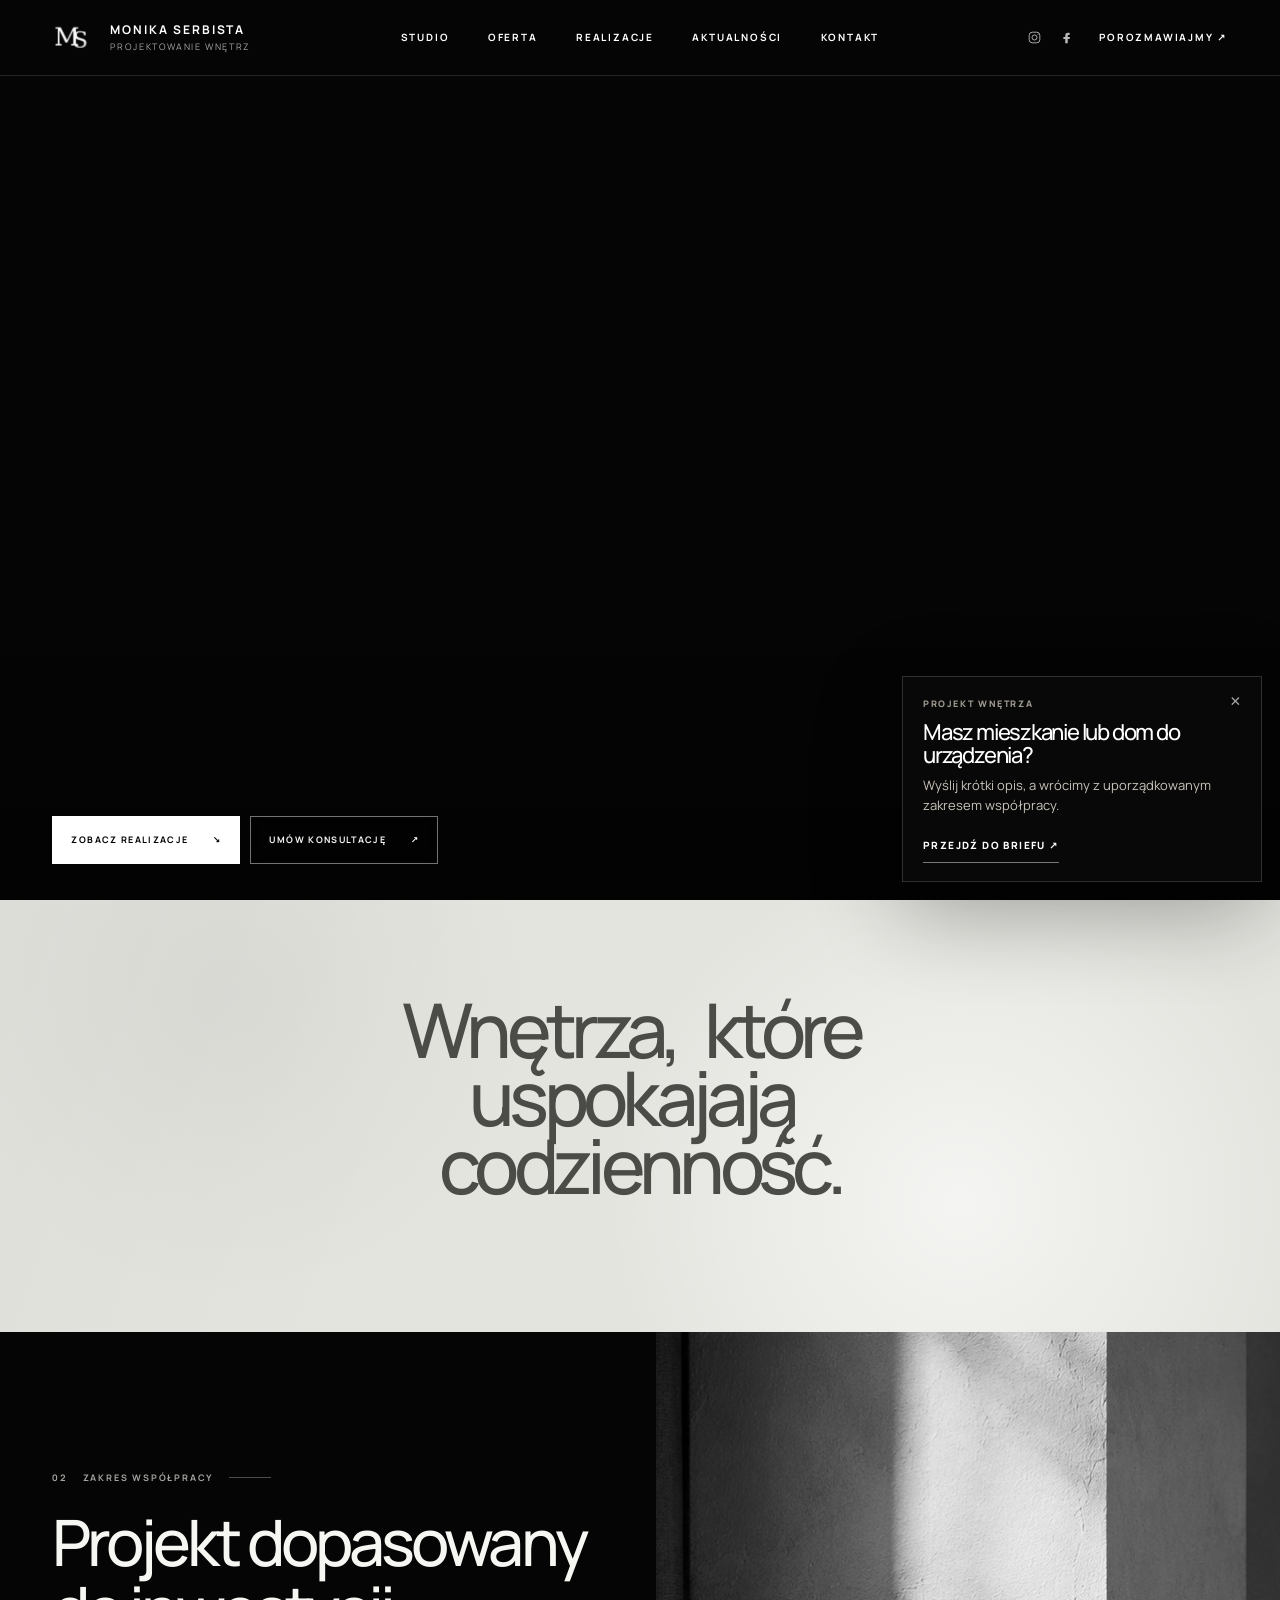
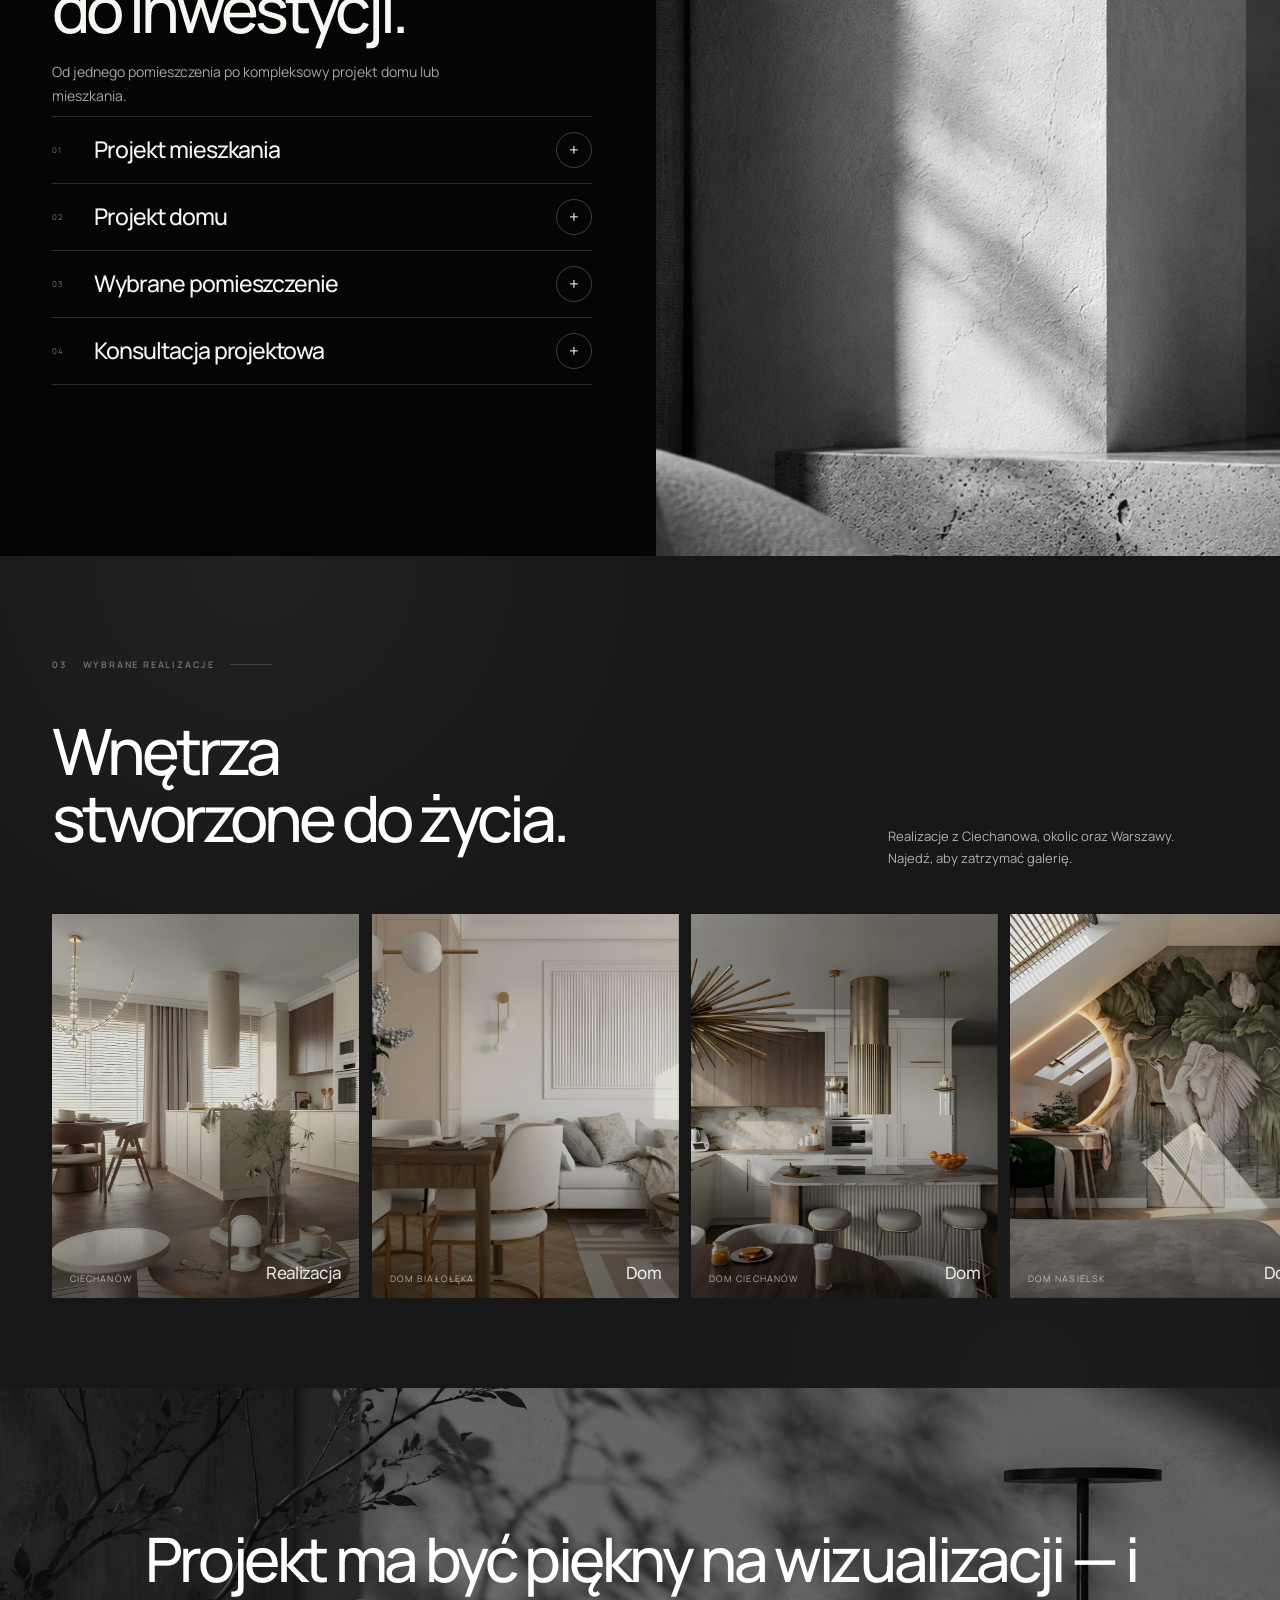
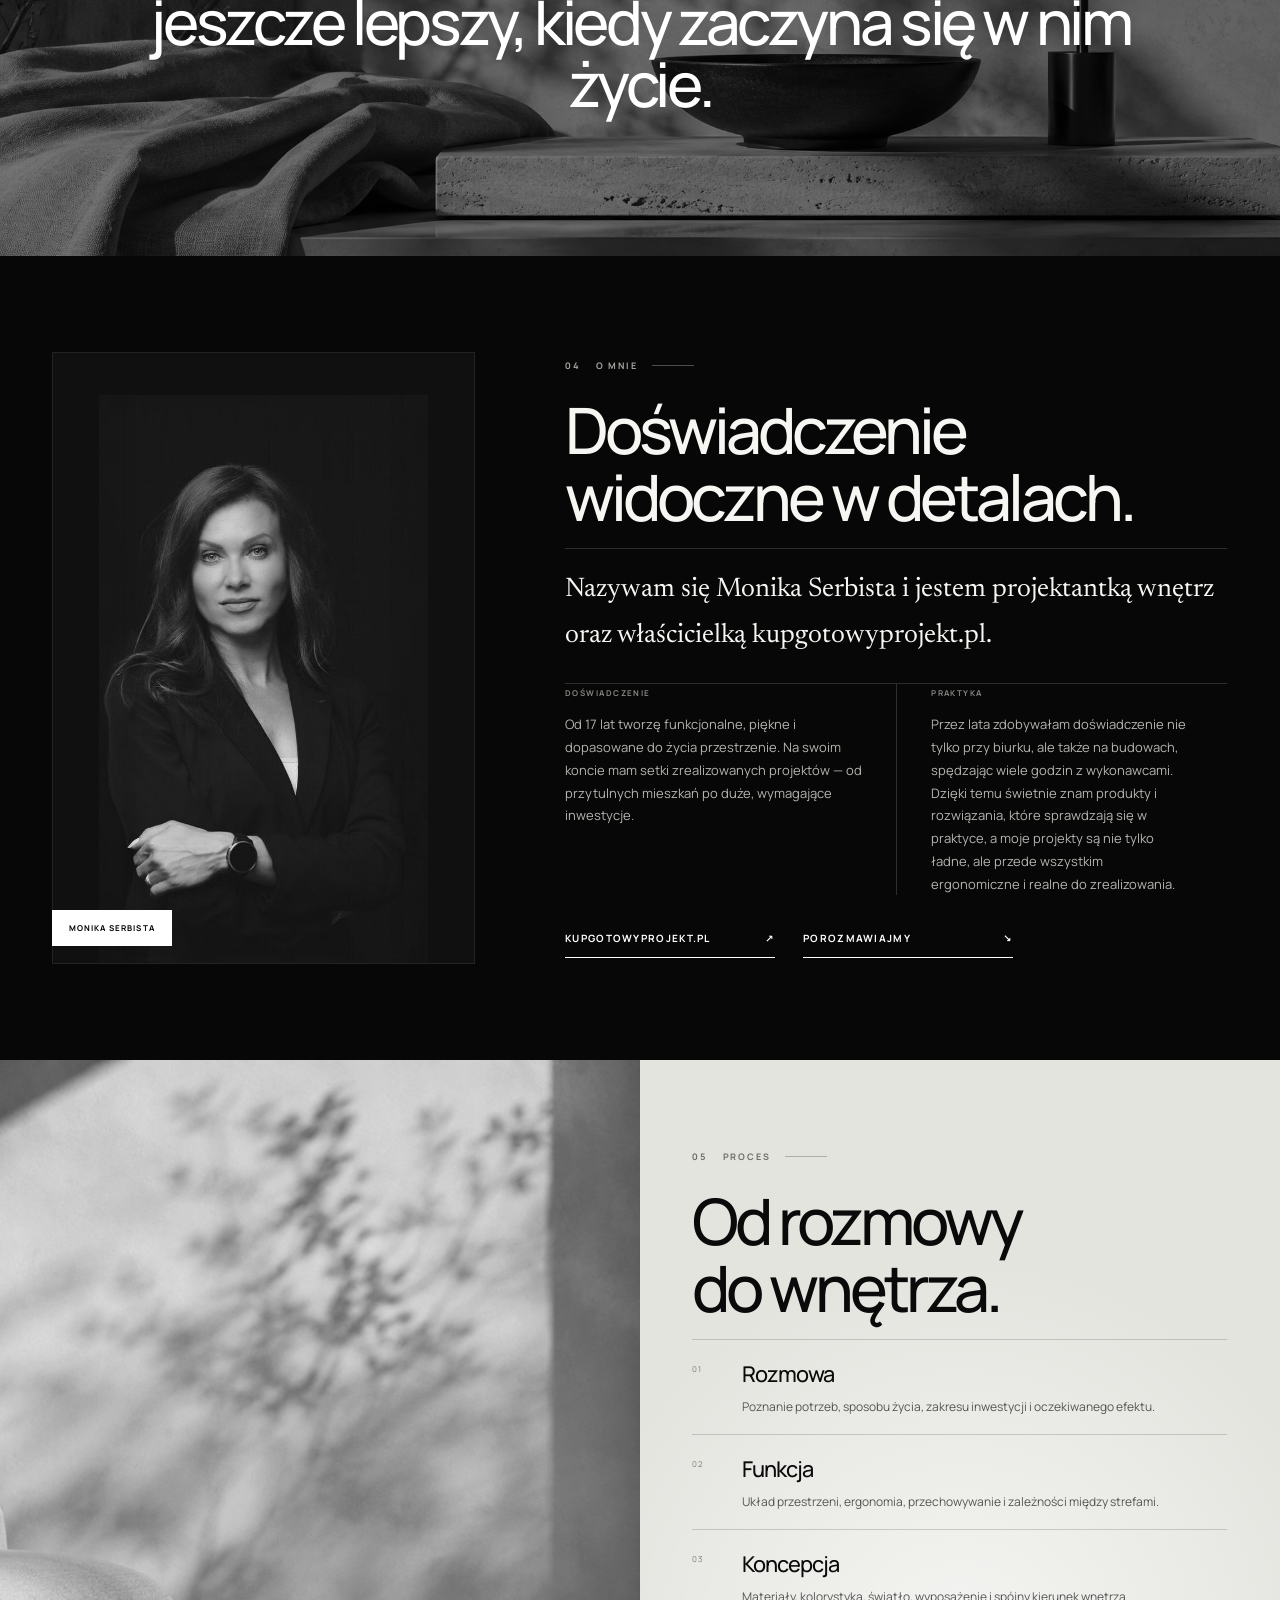
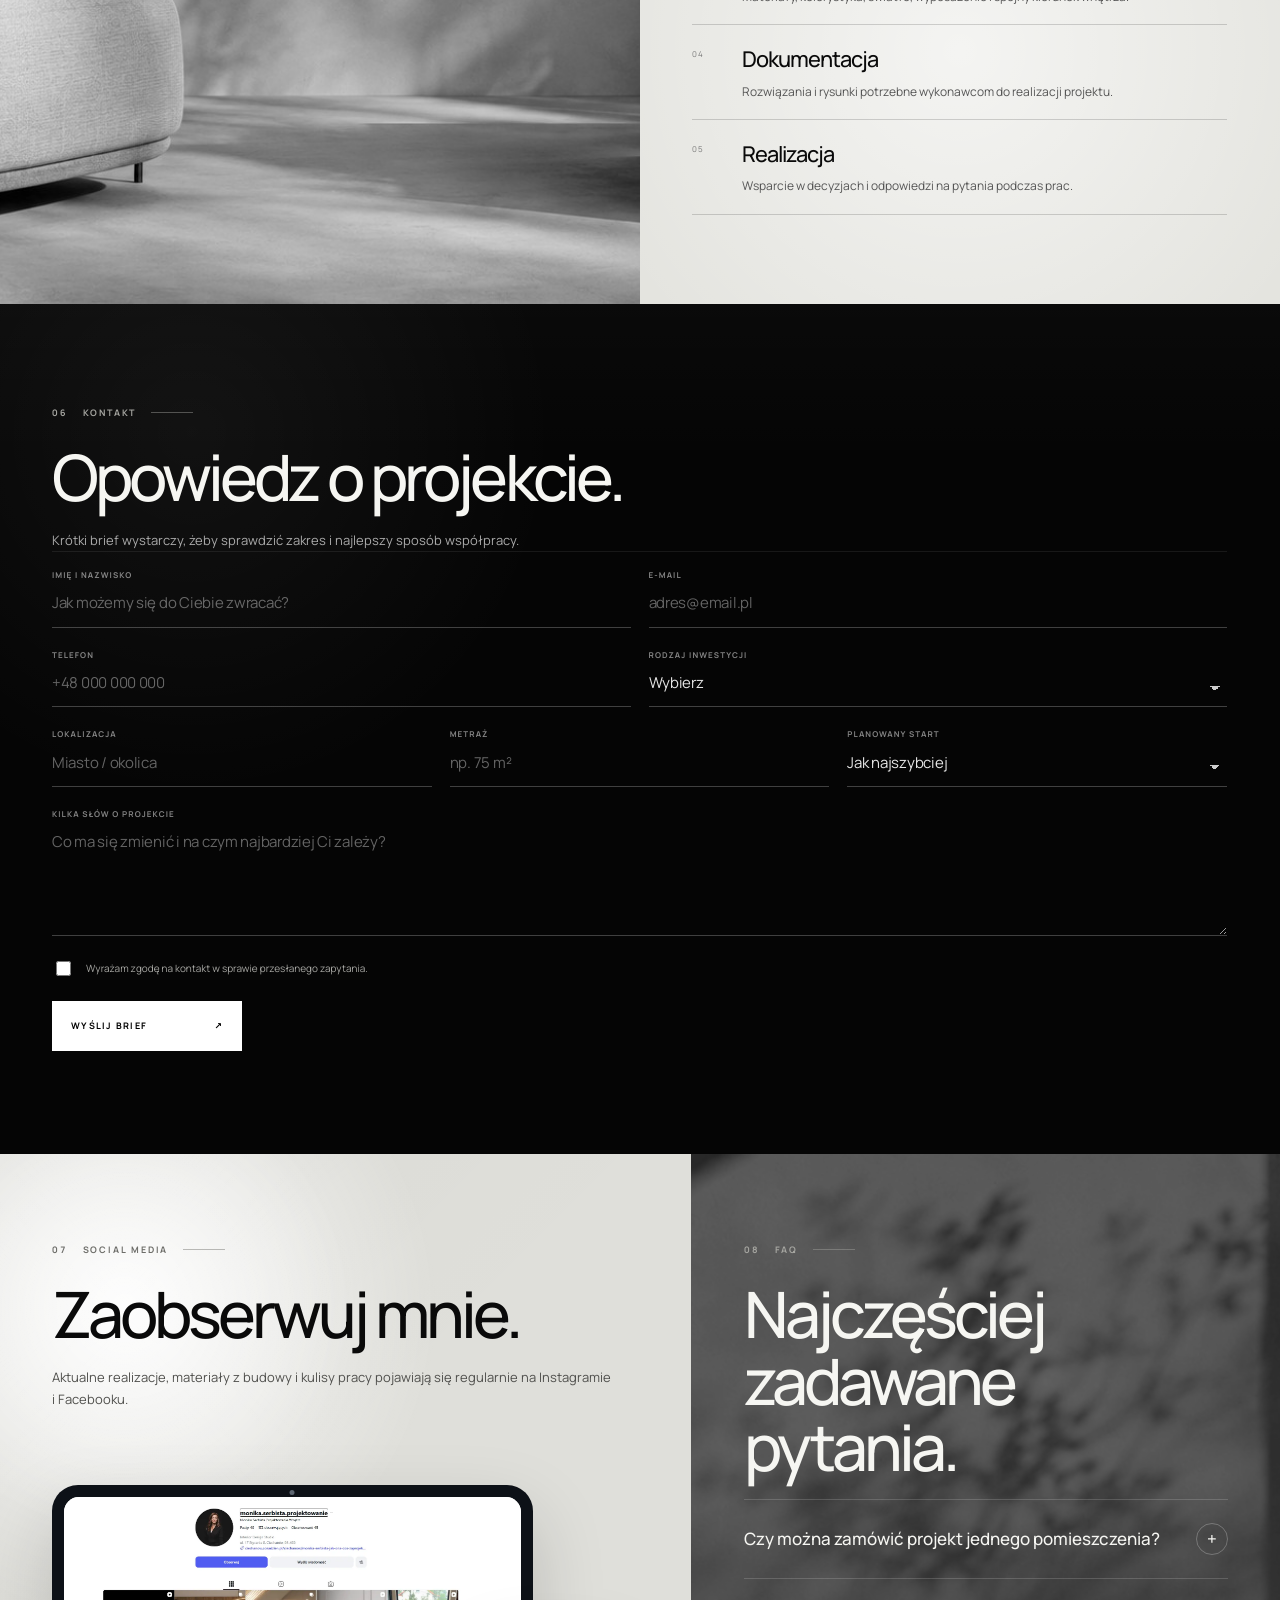
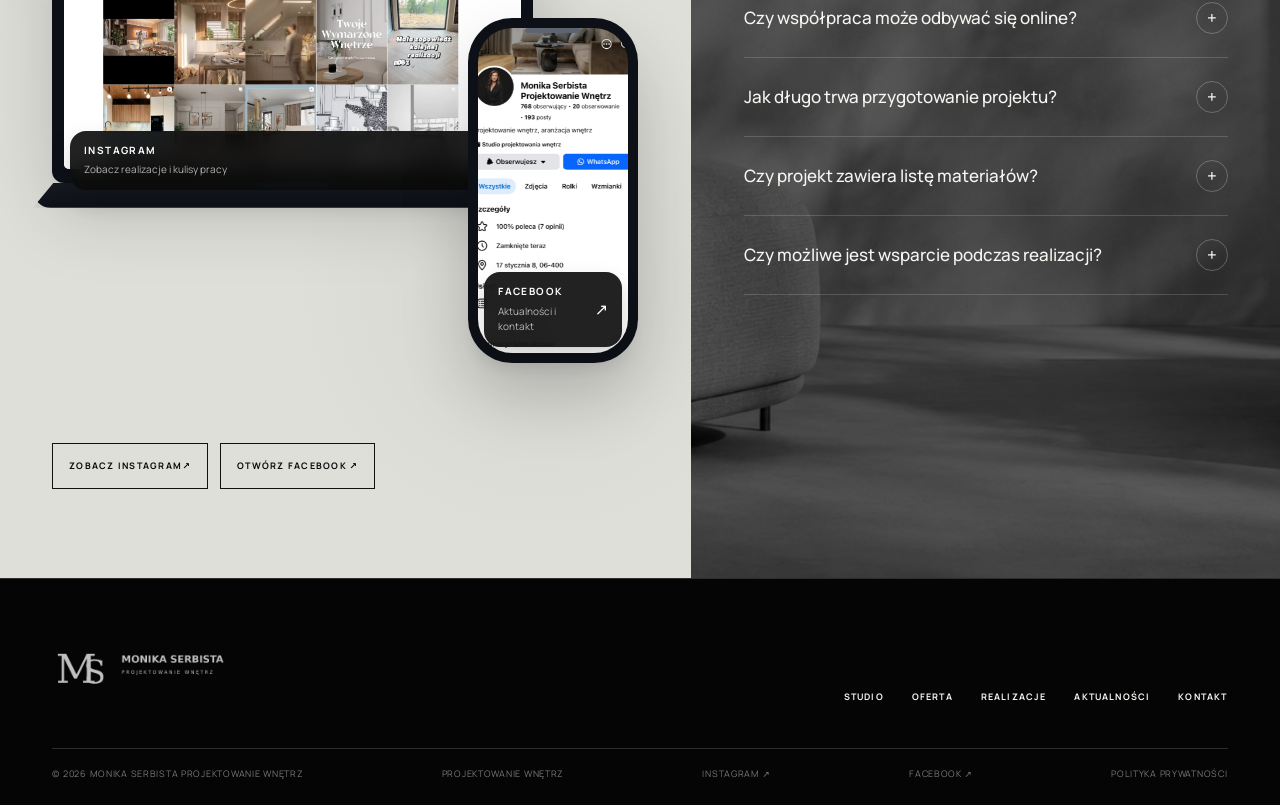
==== commit f4146d1c: "Add files via upload" ====
--- a/index.html
+++ b/index.html
@@ -10,9 +10,9 @@
   <link rel="preconnect" href="https://fonts.googleapis.com">
   <link rel="preconnect" href="https://fonts.gstatic.com" crossorigin>
   <link href="https://fonts.googleapis.com/css2?family=Manrope:wght@400;500;600;700&family=Newsreader:opsz,wght@6..72,400;6..72,500&display=swap" rel="stylesheet">
-  <link rel="stylesheet" href="style.css?v=64.0.0">
+  <link rel="stylesheet" href="style.css?v=66.0.0">
 </head>
-<body class="page-v32 page-v34 page-v35 page-v36 page-v37 page-v38 page-v39 page-v40 page-v44 page-v46 page-v47 page-v58 page-v60 page-v61 page-v62 page-v63 page-v64">
+<body class="page-v32 page-v34 page-v35 page-v36 page-v37 page-v38 page-v39 page-v40 page-v44 page-v46 page-v47 page-v58 page-v60 page-v61 page-v62 page-v63 page-v64 page-v66">
   <a class="skip-link" href="#main">Przejdź do treści</a>
 
   <header class="site-header" data-header>
@@ -69,10 +69,10 @@
       <h1 class="sr-only">Monika Serbista — projektowanie wnętrz</h1>
       <div class="hero__frames" aria-hidden="true">
         <img src="hero-01.jpg" alt="" class="hero__frame is-active" fetchpriority="high">
-        <img src="hero-02.jpg" alt="" class="hero__frame" loading="eager">
-        <img src="hero-03.jpg" alt="" class="hero__frame" loading="eager">
-        <img src="hero-04.jpg" alt="" class="hero__frame" loading="eager">
-        <img src="hero-05.jpg" alt="" class="hero__frame" loading="eager">
+        <img src="hero-02.jpg" alt="" class="hero__frame" loading="lazy" decoding="async" fetchpriority="low">
+        <img src="hero-03.jpg" alt="" class="hero__frame" loading="lazy" decoding="async" fetchpriority="low">
+        <img src="hero-04.jpg" alt="" class="hero__frame" loading="lazy" decoding="async" fetchpriority="low">
+        <img src="hero-05.jpg" alt="" class="hero__frame" loading="lazy" decoding="async" fetchpriority="low">
       </div>
       <div class="hero__controls">
         <a class="hero-btn hero-btn--solid" href="#portfolio">Zobacz realizacje <span>↘</span></a>
@@ -282,7 +282,7 @@
             <div class="social-laptop__screen-shell">
               <span class="social-laptop__camera" aria-hidden="true"></span>
               <div class="social-laptop__screen">
-                <img src="social-instagram-desktop.png" alt="Profil Monika Serbista Projektowanie Wnętrz na Instagramie">
+                <img src="social-instagram-desktop-v66.webp" alt="Profil Monika Serbista Projektowanie Wnętrz na Instagramie" loading="lazy" decoding="async">
               </div>
             </div>
             <div class="social-laptop__base" aria-hidden="true"><span></span></div>
@@ -293,7 +293,7 @@
             <div class="social-phone__shell">
               <span class="social-phone__speaker" aria-hidden="true"></span>
               <div class="social-phone__screen">
-                <img src="social-facebook-phone.png" alt="Mobilny profil Monika Serbista Projektowanie Wnętrz na Facebooku">
+                <img src="social-facebook-phone-v66.webp" alt="Mobilny profil Monika Serbista Projektowanie Wnętrz na Facebooku" loading="lazy" decoding="async">
               </div>
             </div>
             <div class="social-device-label"><strong>Facebook</strong><small>Aktualności i kontakt</small><i>↗</i></div>
@@ -359,6 +359,6 @@
     <button class="gallery__nav gallery__nav--next" type="button" aria-label="Następne zdjęcie">→</button>
   </dialog>
 
-  <script src="script.js?v=64.0.0" defer></script>
+  <script src="script.js?v=66.0.0" defer></script>
 </body>
 </html>
--- a/style.css
+++ b/style.css
@@ -3268,28 +3268,109 @@
 }
 
 
-/* V65 — final social override: full corners, calmer screenshot rendering. */
-.page-v65 .social-phone__screen{
-  isolation:isolate!important;
-  background:#0d1117!important;
-}
-
-.page-v65 .social-phone__screen img{
-  inset:0!important;
-  width:100%!important;
-  height:100%!important;
-  max-width:100%!important;
-  object-fit:cover!important;
-  object-position:top center!important;
-  transform:scale(1.006)!important;
-  filter:contrast(.90) saturate(.88) brightness(1.025) blur(.16px)!important;
-}
-
-@media(max-width:760px){
-  .page-v65 .social-phone__screen img{
-    inset:0!important;
-    width:100%!important;
-    height:100%!important;
-    transform:scale(1.008)!important;
-  }
-}
+/* =======================================================================
+   V66 — lighter runtime + smooth homepage accordions
+   ======================================================================= */
+
+.page-v66 .service-item__panel,
+.page-v66 .service-item:not(.is-open) .service-item__panel{
+  display:grid!important;
+  max-height:0!important;
+  overflow:hidden!important;
+  opacity:0!important;
+  transform:translateY(-6px)!important;
+  padding-top:0!important;
+  padding-bottom:0!important;
+  transition:max-height .44s cubic-bezier(.22,.75,.18,1),opacity .24s ease,transform .34s cubic-bezier(.22,.75,.18,1),padding .34s ease!important;
+}
+
+.page-v66 .service-item.is-open .service-item__panel{
+  max-height:var(--service-panel-height,260px)!important;
+  opacity:1!important;
+  transform:none!important;
+  padding-bottom:22px!important;
+}
+
+.page-v66 .faq-list details p,
+.page-v66 .faq-list details[open] p{
+  display:block!important;
+  max-height:0!important;
+  overflow:hidden!important;
+  opacity:0!important;
+  transform:translateY(-6px)!important;
+  margin:0!important;
+  padding-top:0!important;
+  padding-bottom:0!important;
+  transition:max-height .44s cubic-bezier(.22,.75,.18,1),opacity .24s ease,transform .34s cubic-bezier(.22,.75,.18,1),padding .34s ease!important;
+}
+
+.page-v66 .faq-list details.is-open-v66 p,
+.page-v66 .faq-list details.is-open-v66[open] p{
+  max-height:var(--faq-panel-height,240px)!important;
+  opacity:1!important;
+  transform:none!important;
+  padding-bottom:24px!important;
+}
+
+.page-v66 .faq-list details.is-open-v66 summary span{
+  transform:rotate(45deg)!important;
+  background:#fff!important;
+  color:#000!important;
+}
+
+.page-v66 .faq-list details[open]:not(.is-open-v66) summary span{
+  transform:rotate(0deg)!important;
+  background:transparent!important;
+  color:#fff!important;
+}
+
+@media(max-width:820px), (pointer:coarse){
+  html{
+    scroll-behavior:auto!important;
+    overflow-x:clip!important;
+    overscroll-behavior-x:none;
+  }
+  body.page-v66{
+    overflow-x:clip!important;
+    overscroll-behavior-x:none;
+  }
+  .page-v66 .premium-entry-v44,
+  .page-v66 .scroll-progress-v25,
+  .page-v66 .v36-start-toast,
+  .page-v66 .premium-brief-popup{
+    display:none!important;
+  }
+  .page-v66.entry-v25-active{
+    overflow:auto!important;
+  }
+  .page-v66 .reveal,
+  .page-v66 .reveal:not(.is-visible),
+  .page-v66 .reveal.is-visible{
+    opacity:1!important;
+    visibility:visible!important;
+    transform:none!important;
+    filter:none!important;
+    transition:opacity .24s ease!important;
+    will-change:auto!important;
+  }
+  .page-v66 .site-header,
+  .page-v66 .mobile-menu,
+  .page-v66 .studio-note__aside,
+  .page-v66 .studio-rotator,
+  .page-v66 .social-shot__label{
+    backdrop-filter:none!important;
+    -webkit-backdrop-filter:none!important;
+  }
+  .page-v66 .device--phone,
+  .page-v66 .social-phone{
+    animation:none!important;
+    transform:none!important;
+  }
+  .page-v66 .hero__frame,
+  .page-v66 .project-rail,
+  .page-v66 .studio-visual,
+  .page-v66 .social-shot,
+  .page-v66 .project-card{
+    will-change:auto!important;
+  }
+}
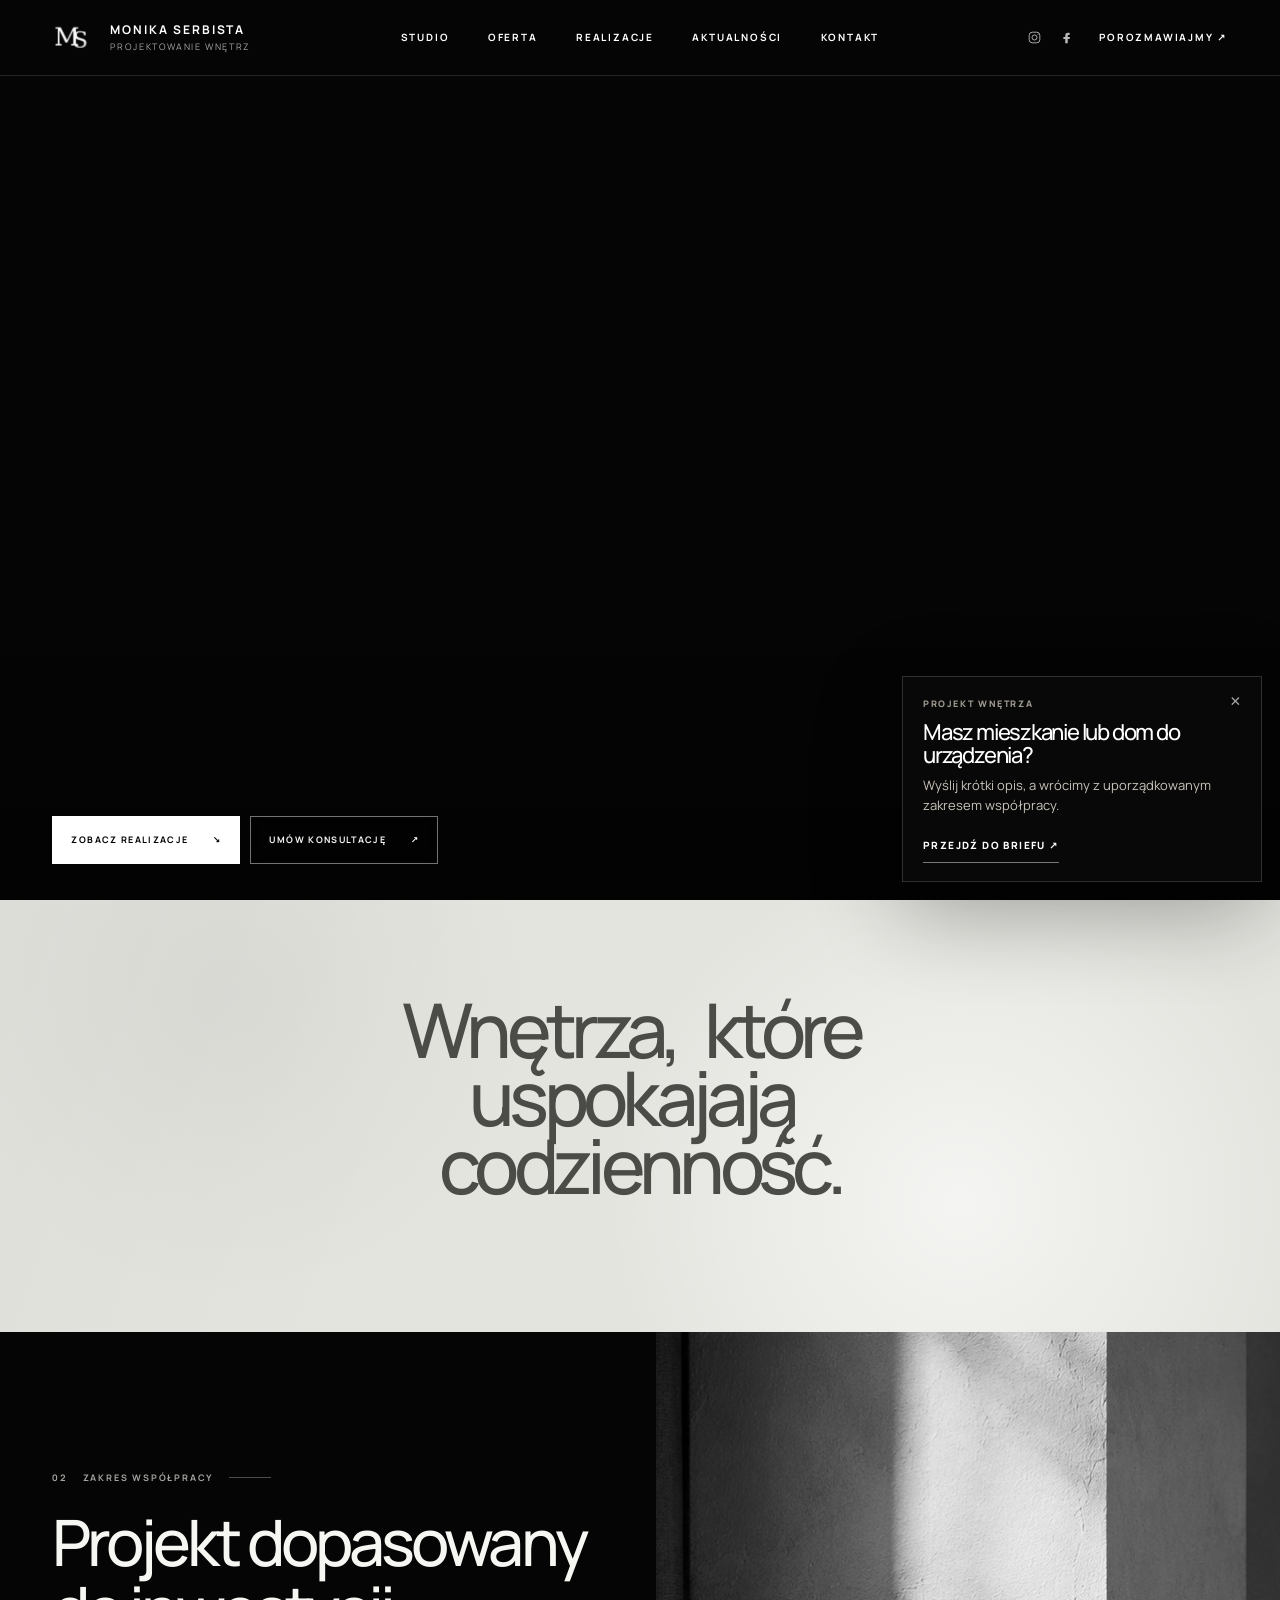
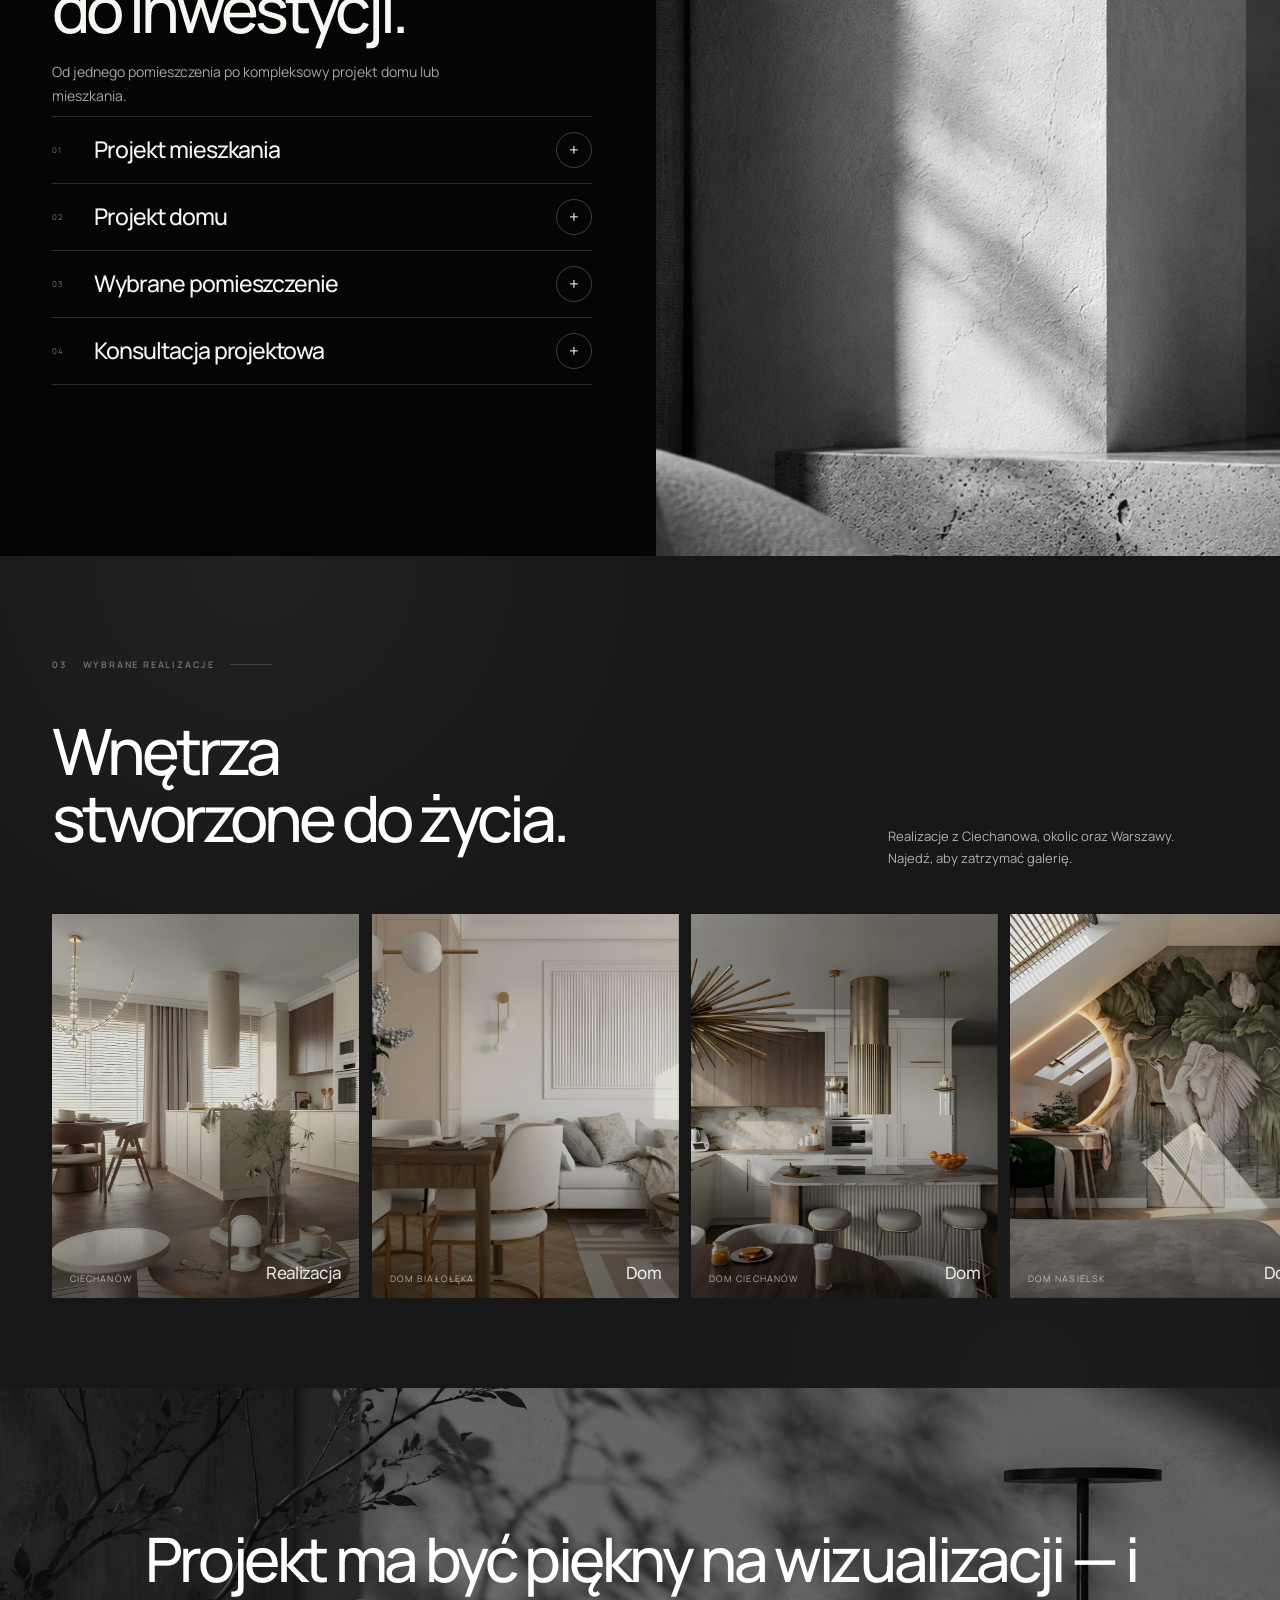
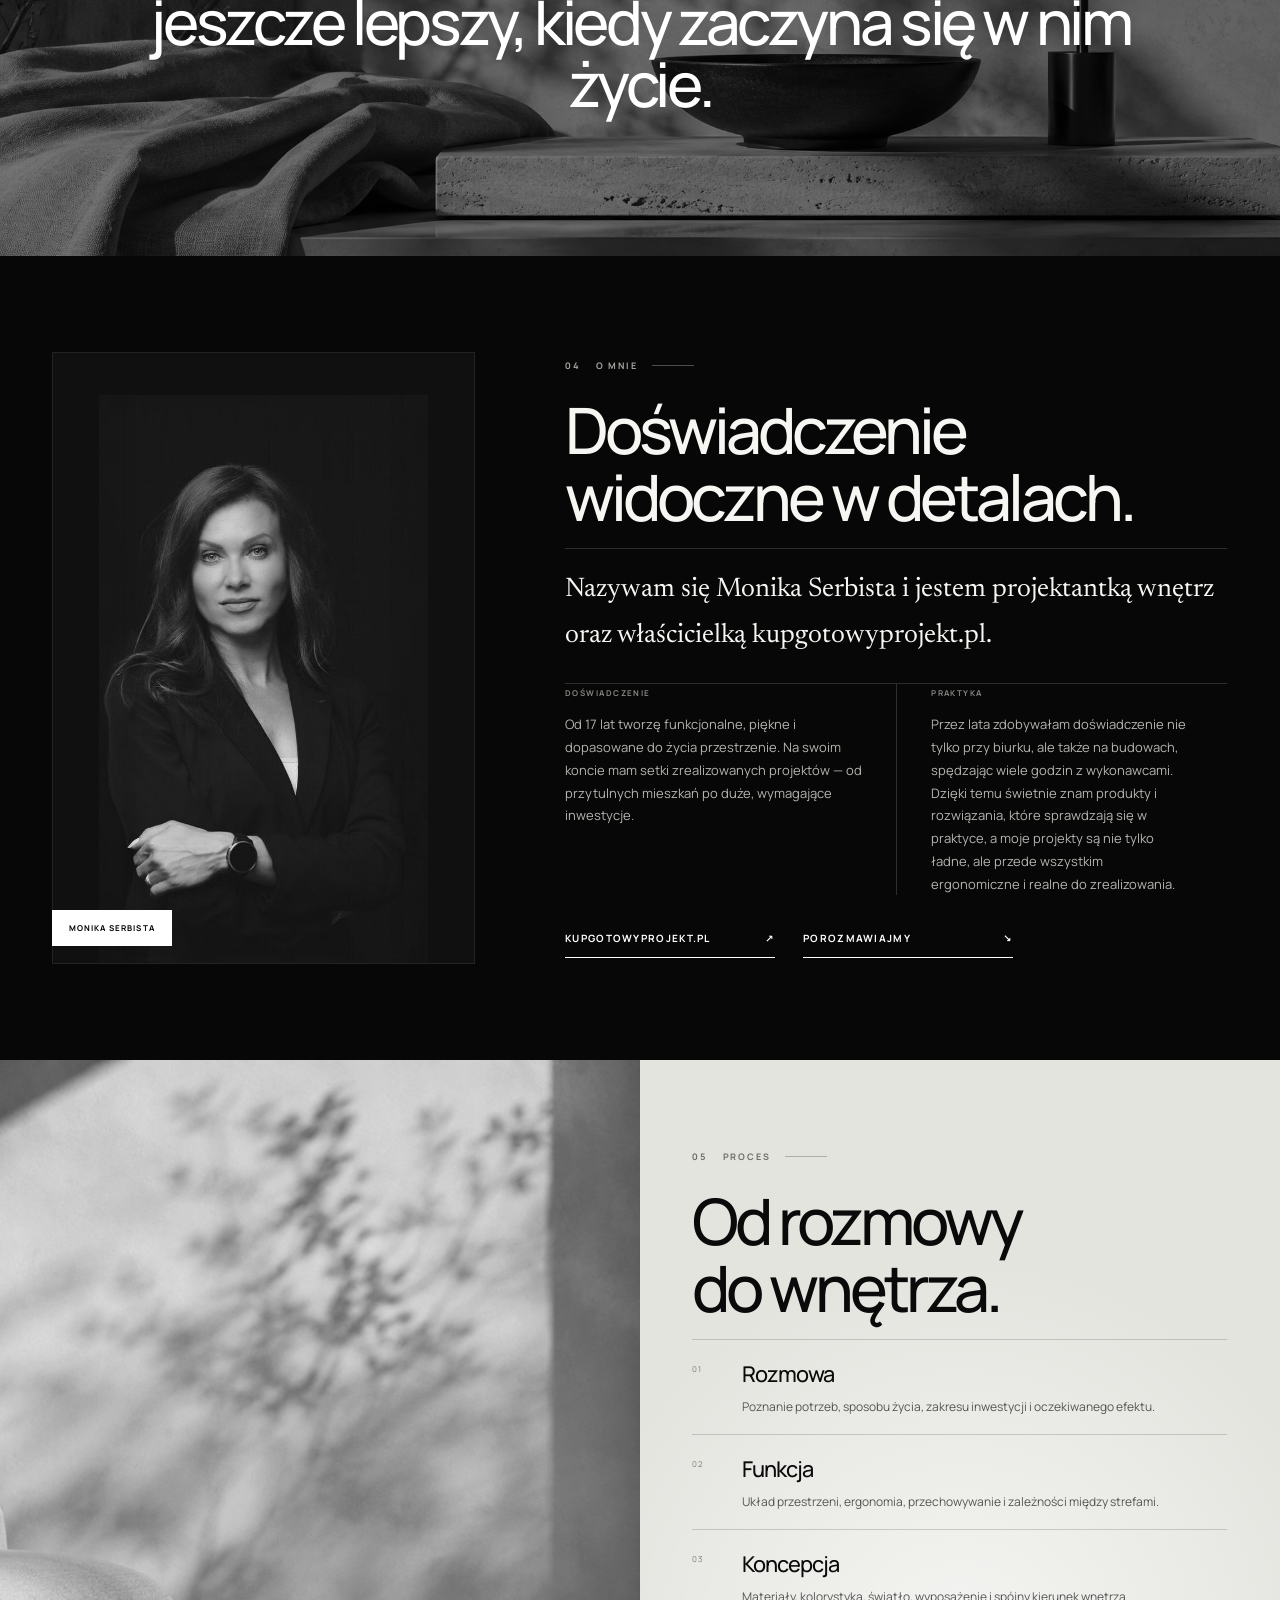
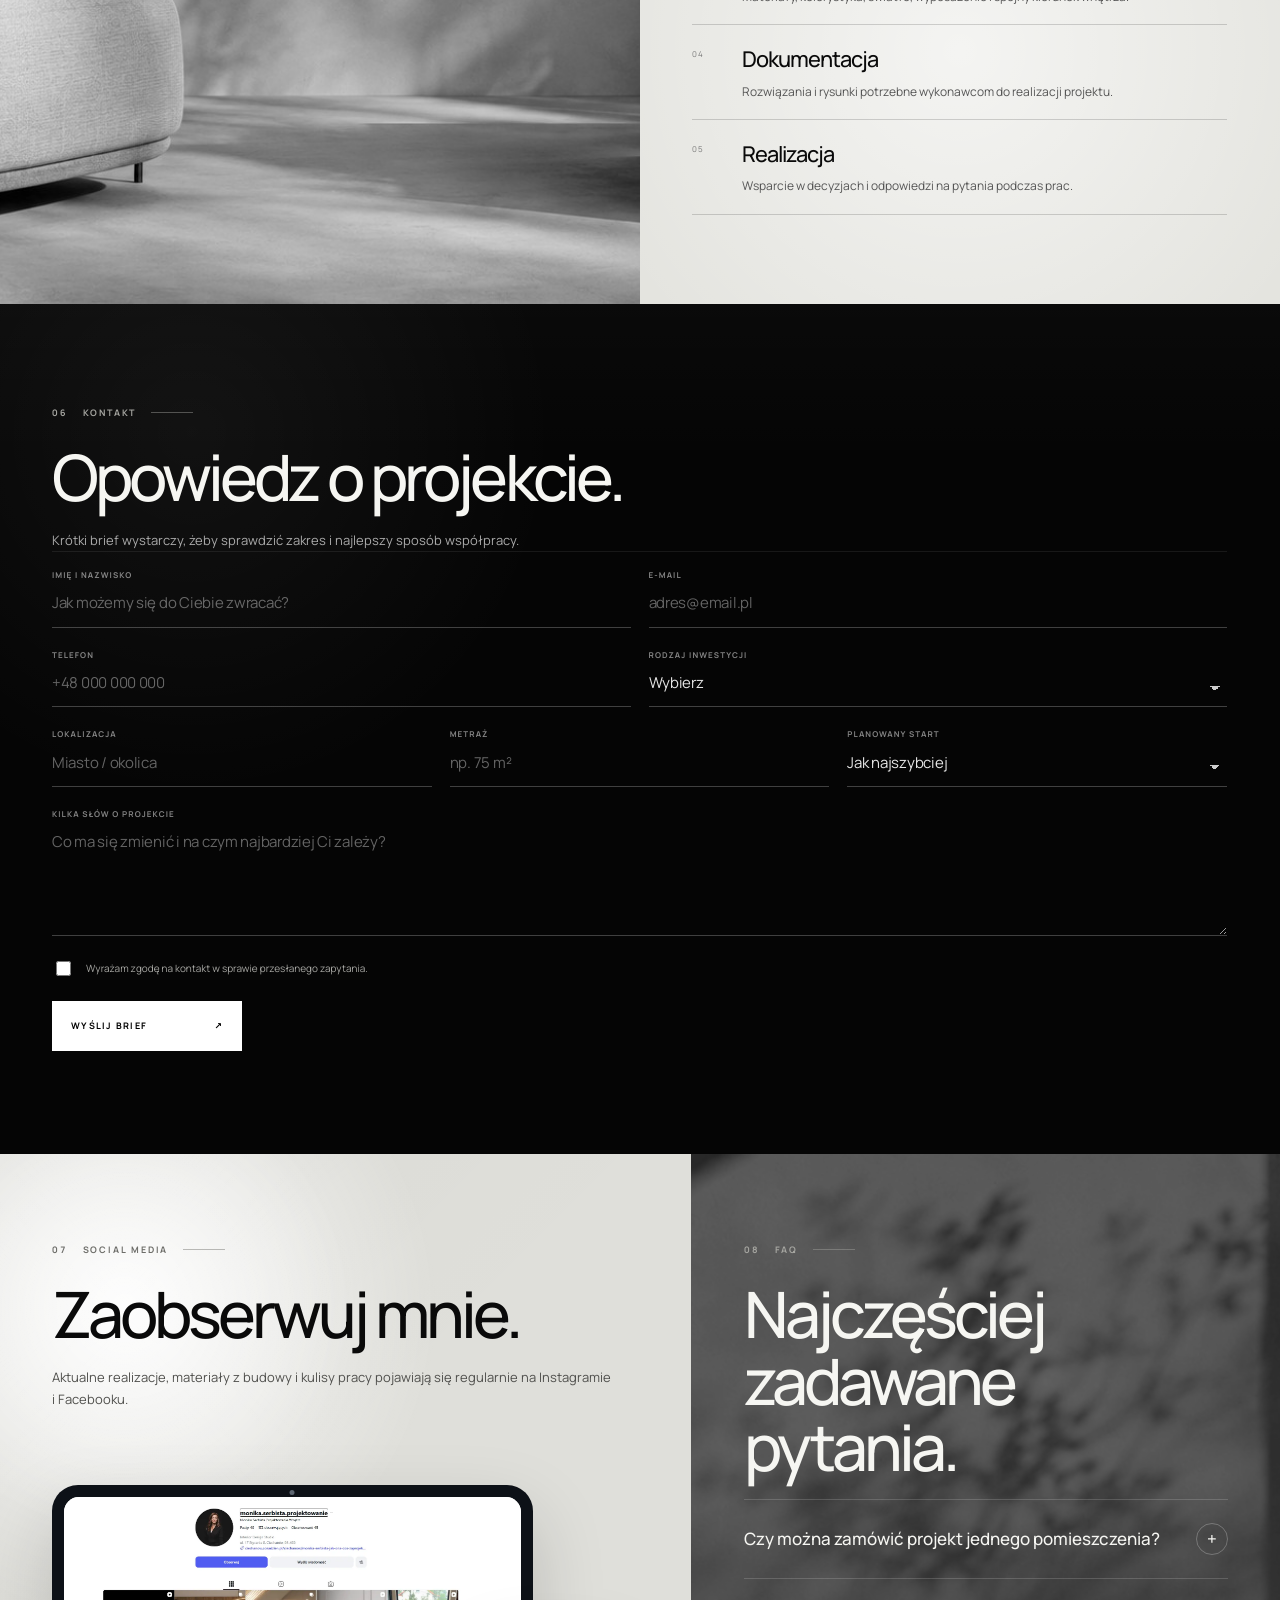
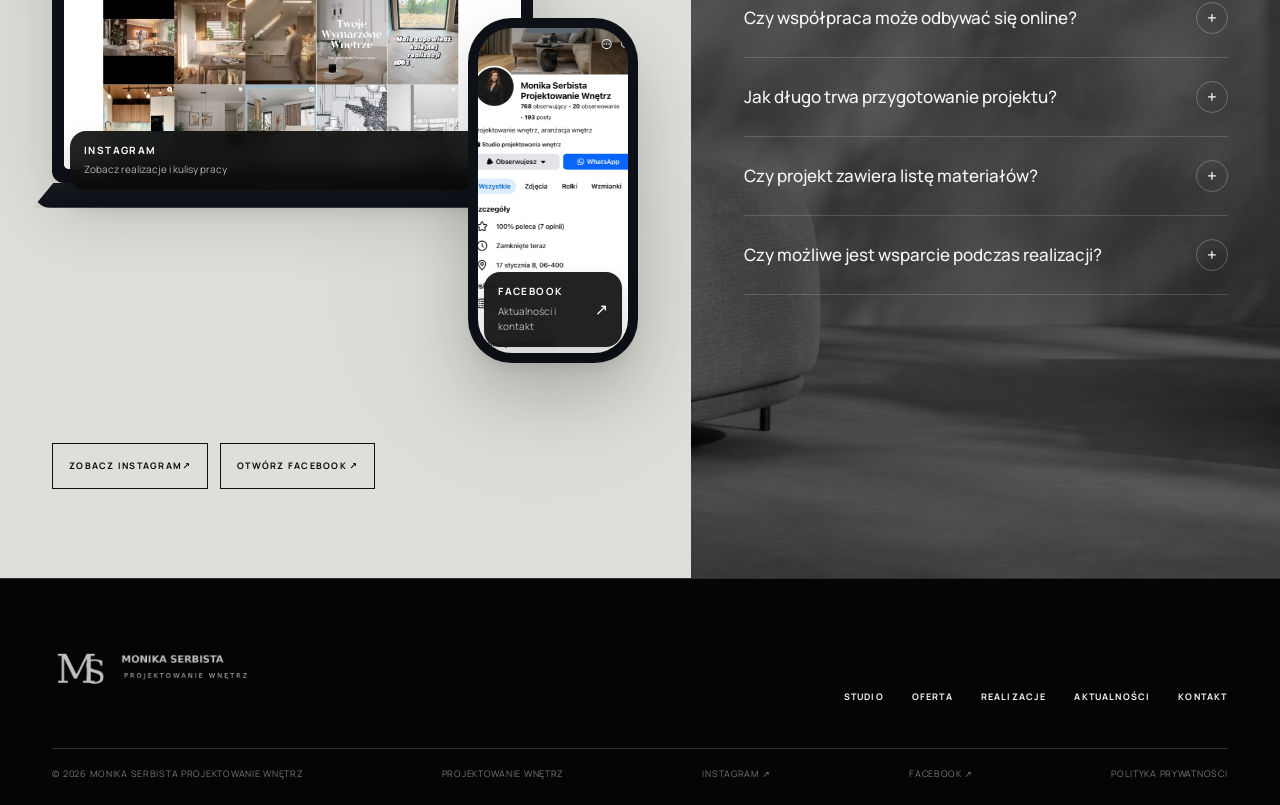
==== commit abae1294: "Add files via upload" ====
--- a/index.html
+++ b/index.html
@@ -10,9 +10,9 @@
   <link rel="preconnect" href="https://fonts.googleapis.com">
   <link rel="preconnect" href="https://fonts.gstatic.com" crossorigin>
   <link href="https://fonts.googleapis.com/css2?family=Manrope:wght@400;500;600;700&family=Newsreader:opsz,wght@6..72,400;6..72,500&display=swap" rel="stylesheet">
-  <link rel="stylesheet" href="style.css?v=66.0.0">
+  <link rel="stylesheet" href="style.css?v=67.0.0">
 </head>
-<body class="page-v32 page-v34 page-v35 page-v36 page-v37 page-v38 page-v39 page-v40 page-v44 page-v46 page-v47 page-v58 page-v60 page-v61 page-v62 page-v63 page-v64 page-v66">
+<body class="page-v32 page-v34 page-v35 page-v36 page-v37 page-v38 page-v39 page-v40 page-v44 page-v46 page-v47 page-v58 page-v60 page-v61 page-v62 page-v63 page-v64 page-v66 page-v67">
   <a class="skip-link" href="#main">Przejdź do treści</a>
 
   <header class="site-header" data-header>
@@ -341,7 +341,7 @@
 
   <footer class="site-footer">
     <div class="site-footer__top">
-      <img src="logo-white.png" alt="Monika Serbista — projektowanie wnętrz" class="site-footer__logo">
+      <img src="logo-white-footer-v67.png" alt="Monika Serbista — projektowanie wnętrz" class="site-footer__logo">
       <div class="site-footer__nav"><a href="index.html">Studio</a><a href="oferta.html">Oferta</a><a href="realizacje.html">Realizacje</a><a href="aktualnosci.html">Aktualności</a><a href="kontakt.html">Kontakt</a></div>
     </div>
     <div class="site-footer__meta">
@@ -359,6 +359,6 @@
     <button class="gallery__nav gallery__nav--next" type="button" aria-label="Następne zdjęcie">→</button>
   </dialog>
 
-  <script src="script.js?v=66.0.0" defer></script>
+  <script src="script.js?v=67.0.0" defer></script>
 </body>
 </html>
--- a/style.css
+++ b/style.css
@@ -13,6 +13,13 @@
   --pad-x:clamp(22px,4.1vw,72px);
   --sans:"Manrope",system-ui,-apple-system,BlinkMacSystemFont,"Segoe UI",sans-serif;
   --serif:"Newsreader",Georgia,serif;
+}
+
+
+/* V67 — Windows-only softening for the Facebook preview screenshot. */
+.is-windows .page-v67 .social-phone__screen img{
+  filter:contrast(.9) saturate(.92) blur(.25px)!important;
+  transform:scale(1.003);
 }
 
 *{box-sizing:border-box}
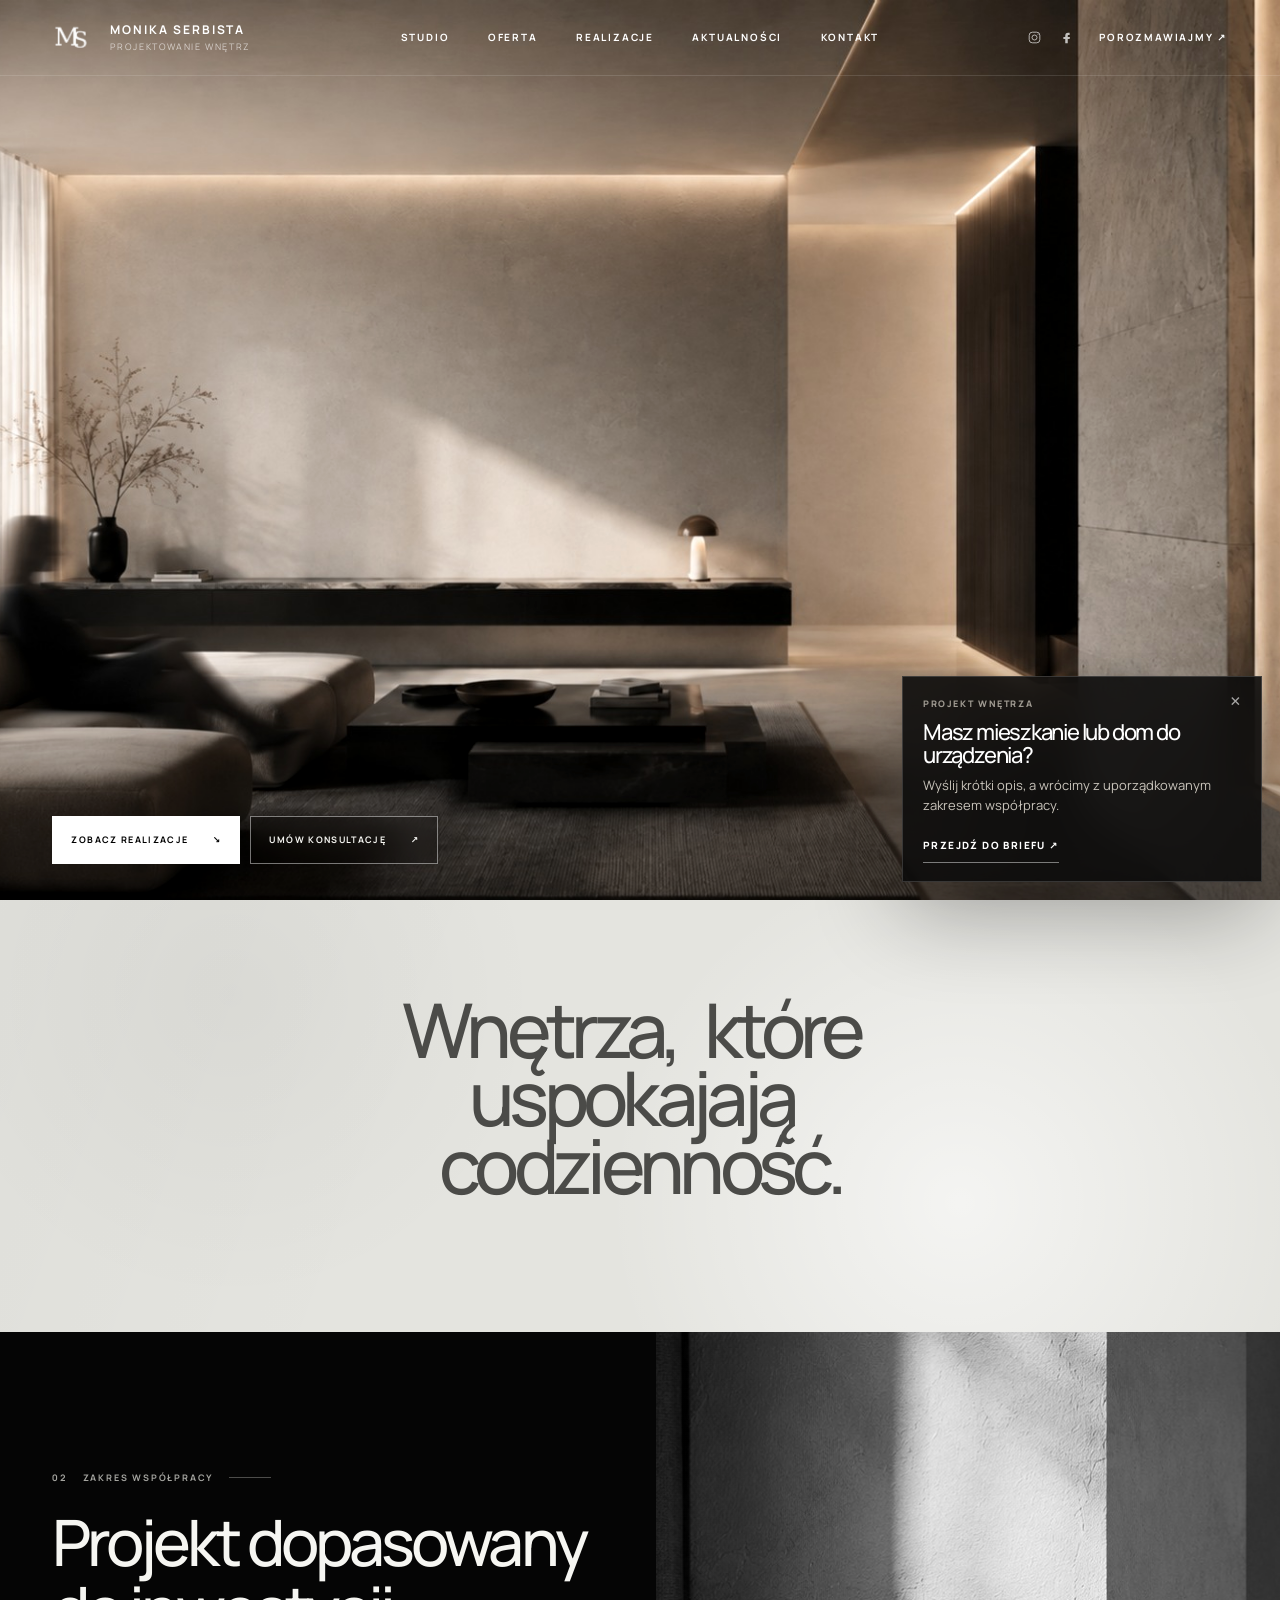
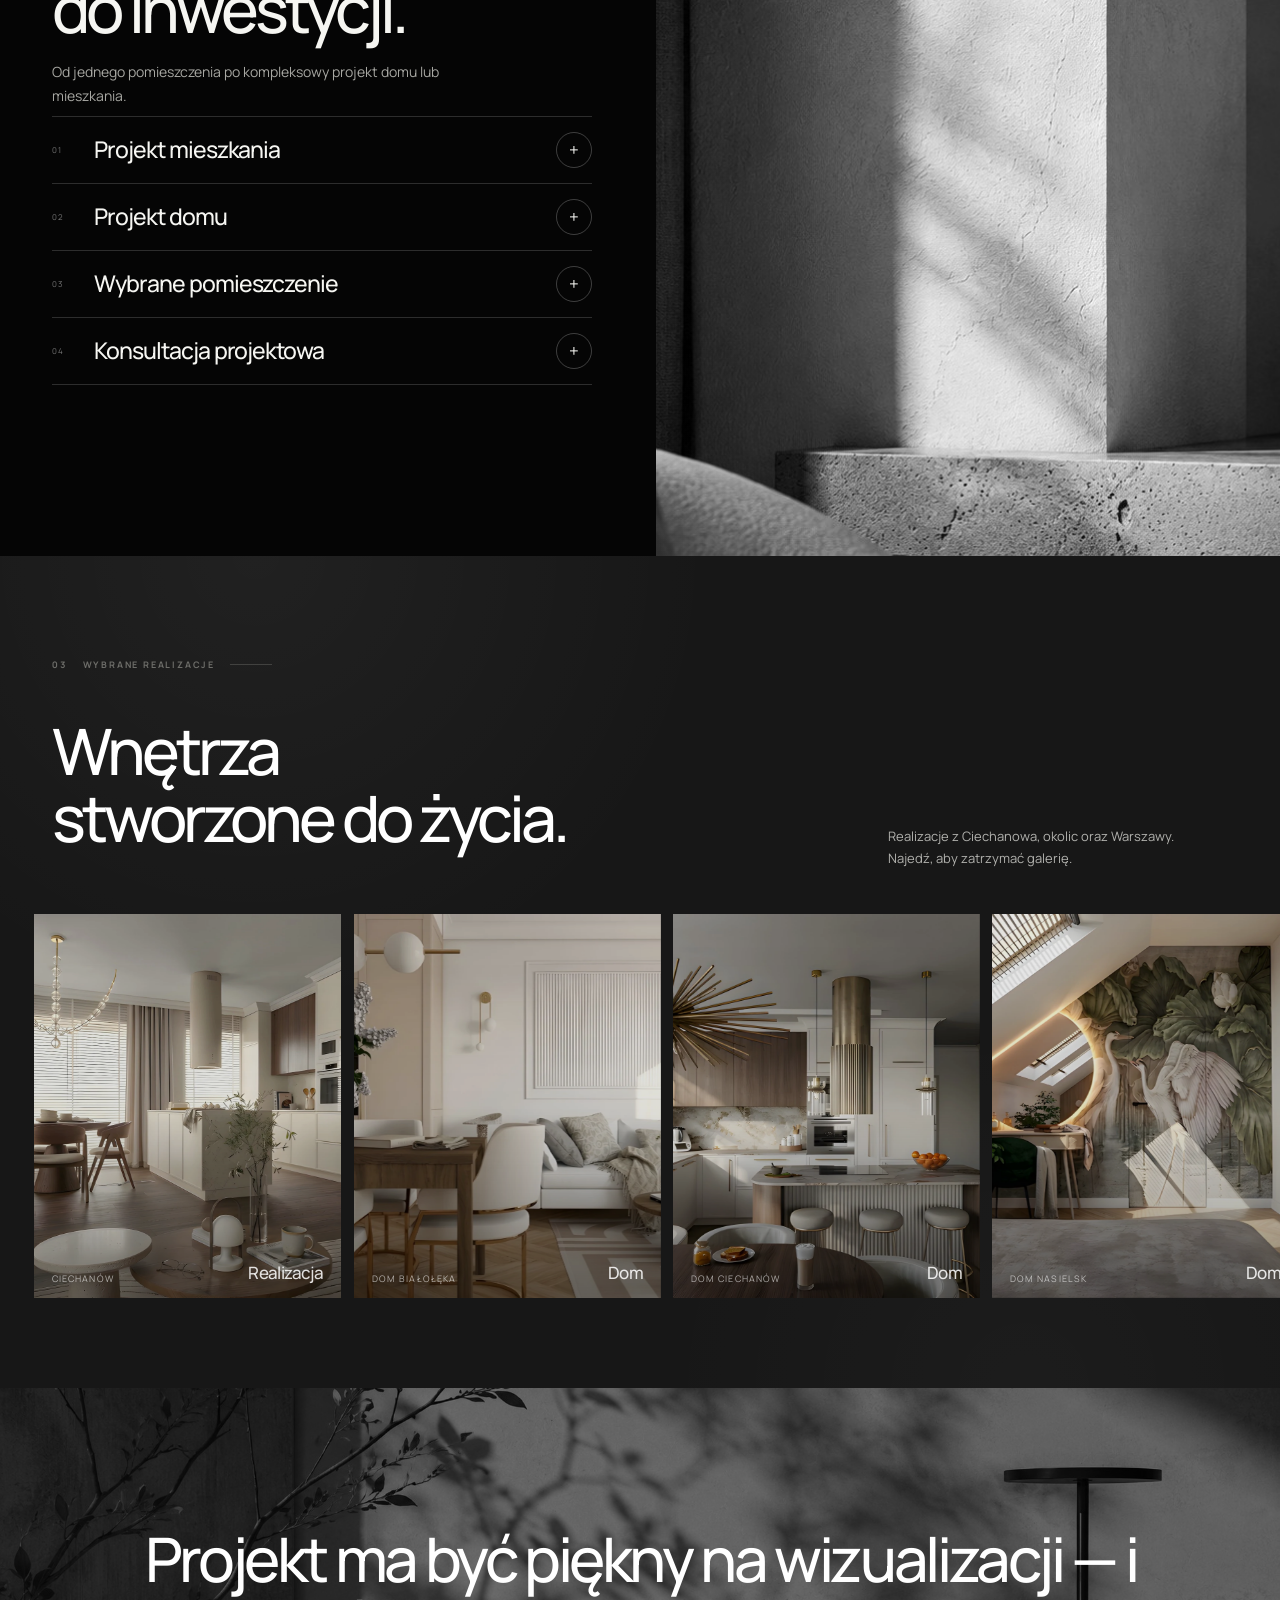
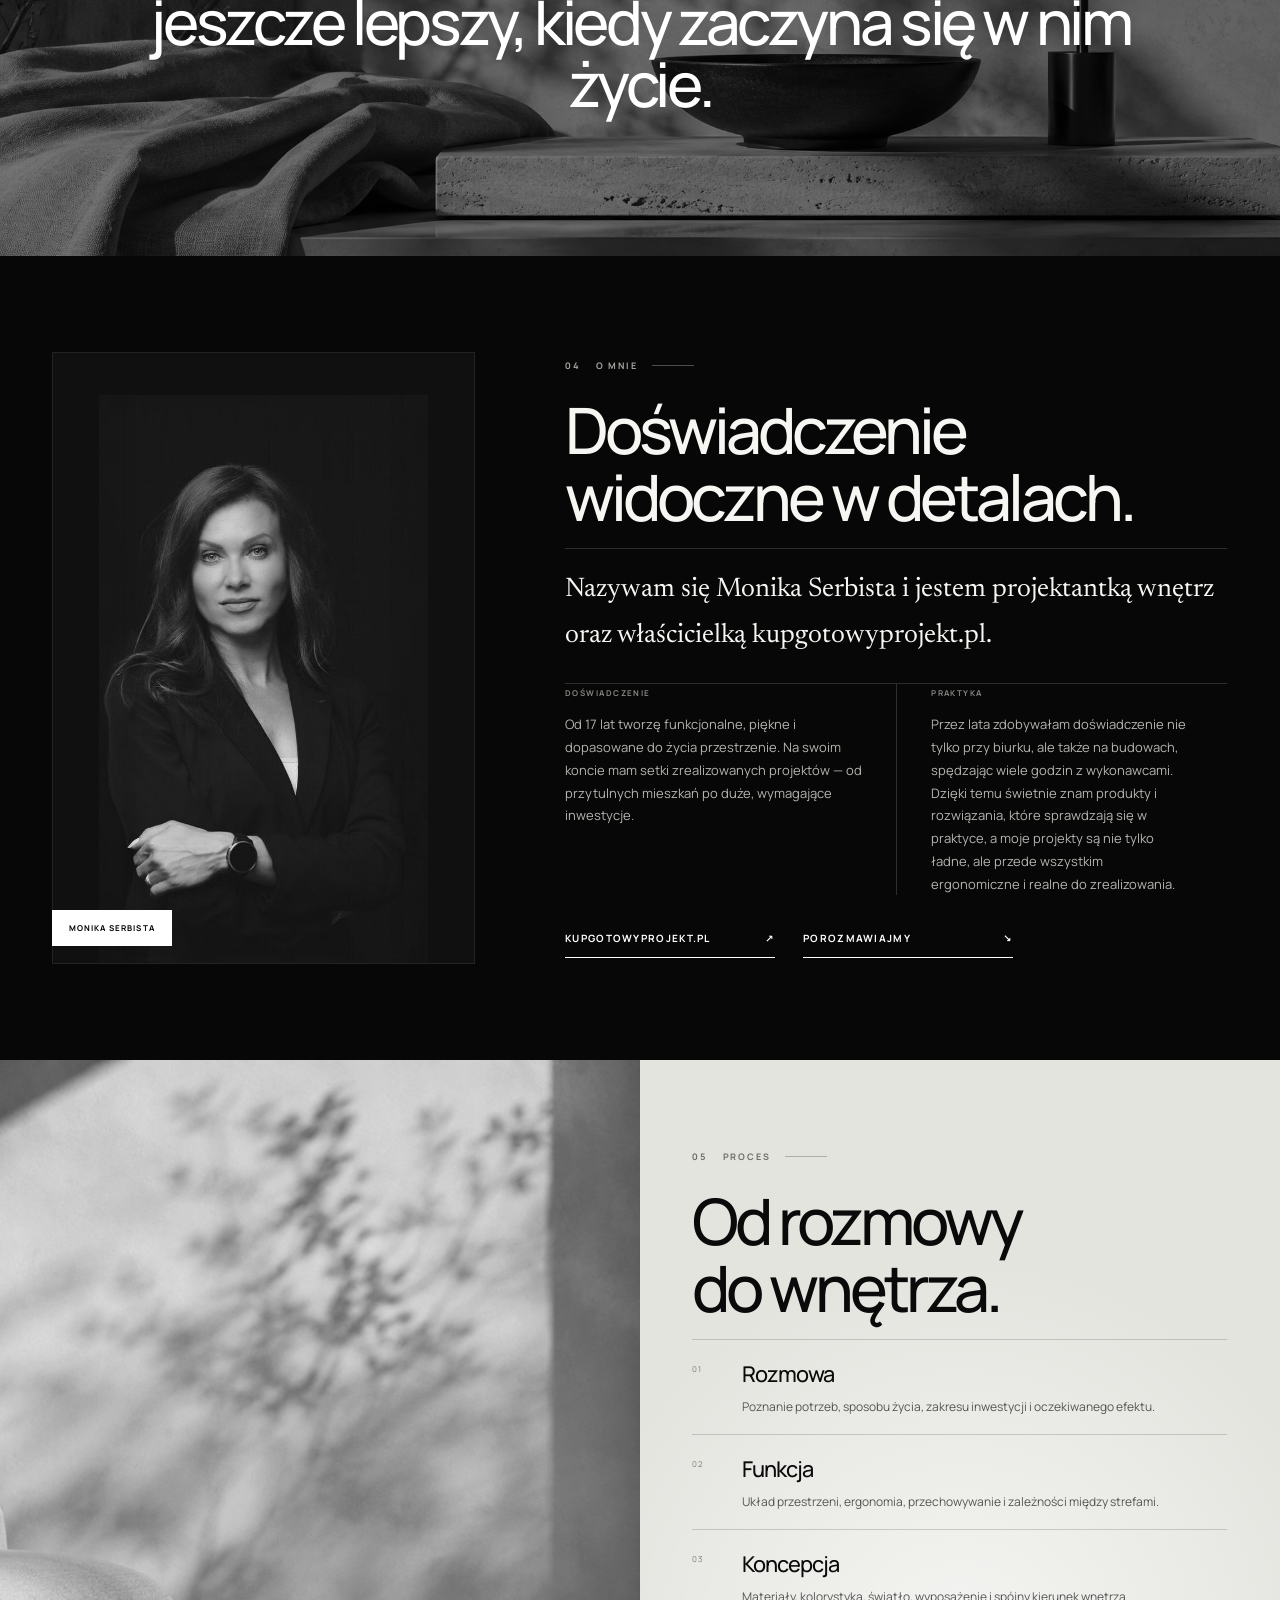
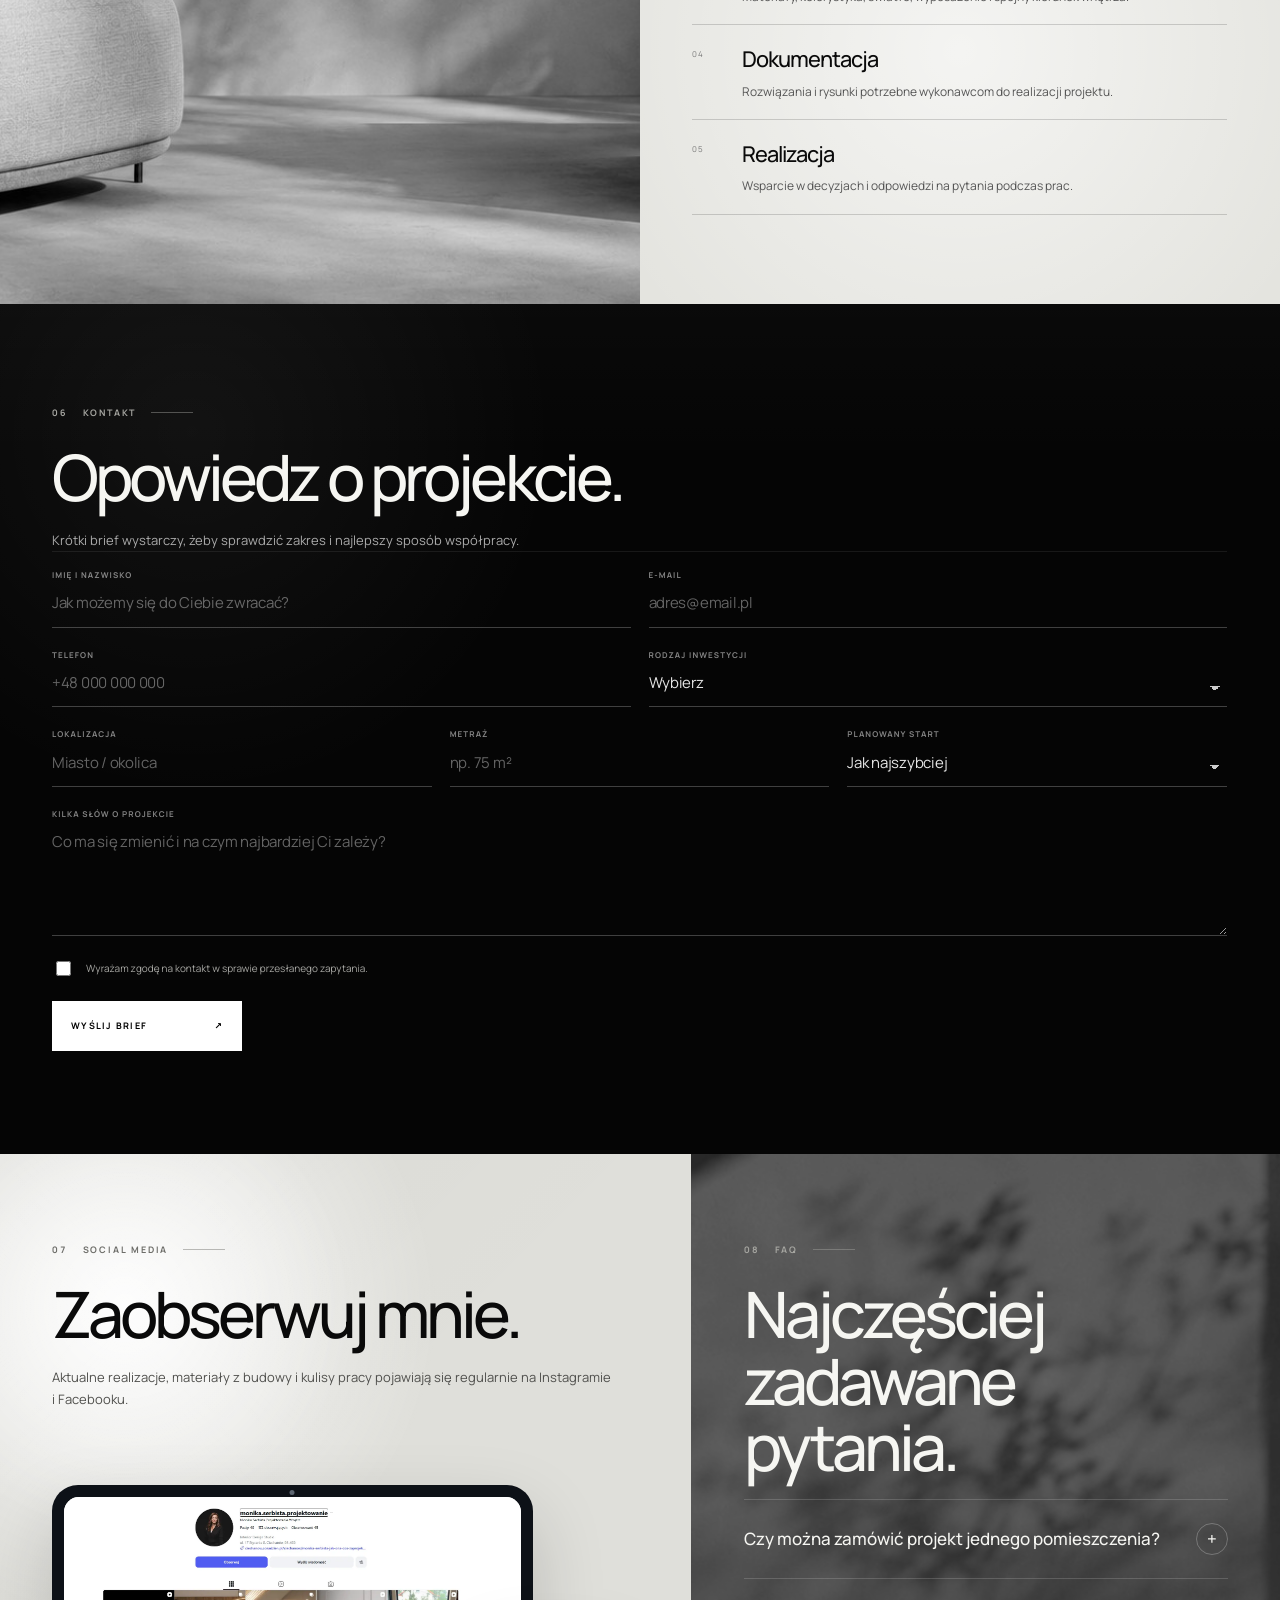
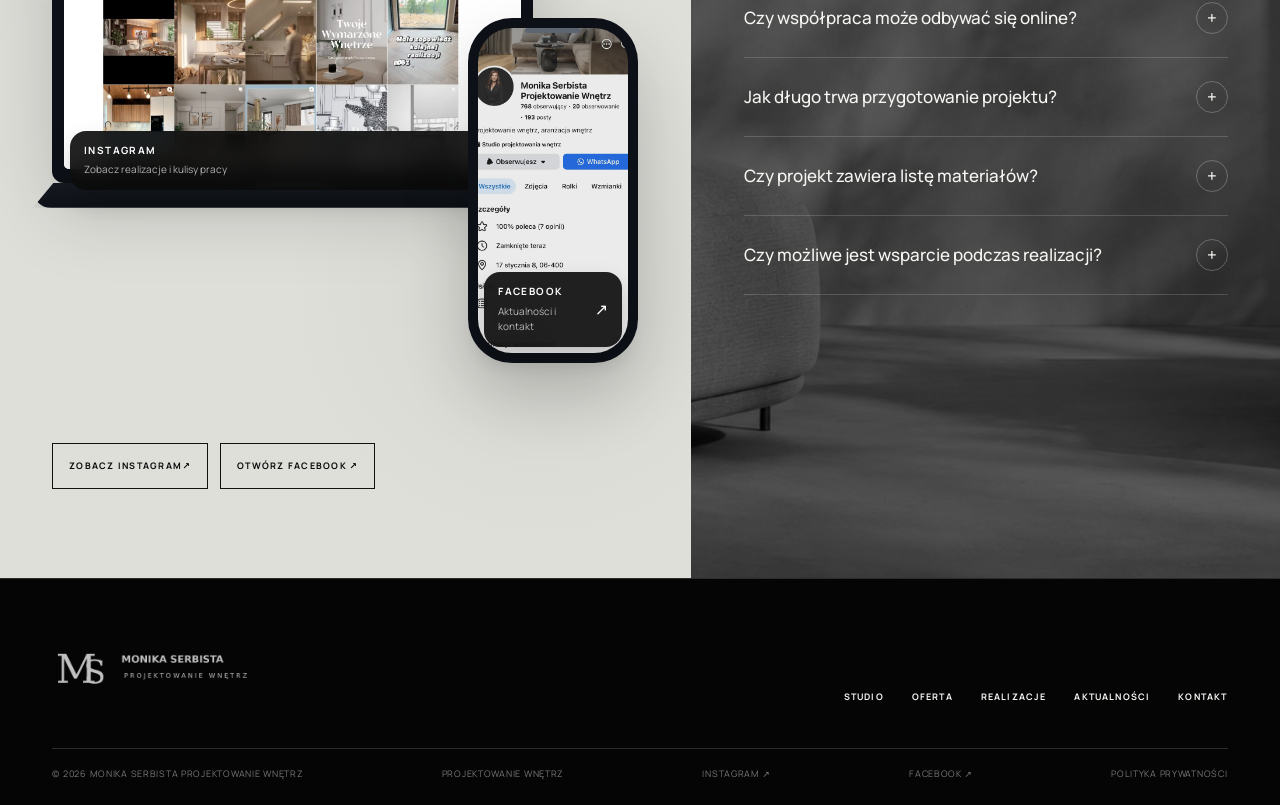
==== commit 6ac7a1e9: "Add files via upload" ====
--- a/index.html
+++ b/index.html
@@ -10,9 +10,9 @@
   <link rel="preconnect" href="https://fonts.googleapis.com">
   <link rel="preconnect" href="https://fonts.gstatic.com" crossorigin>
   <link href="https://fonts.googleapis.com/css2?family=Manrope:wght@400;500;600;700&family=Newsreader:opsz,wght@6..72,400;6..72,500&display=swap" rel="stylesheet">
-  <link rel="stylesheet" href="style.css?v=67.0.0">
+  <link rel="stylesheet" href="style.css?v=68.0.0">
 </head>
-<body class="page-v32 page-v34 page-v35 page-v36 page-v37 page-v38 page-v39 page-v40 page-v44 page-v46 page-v47 page-v58 page-v60 page-v61 page-v62 page-v63 page-v64 page-v66 page-v67">
+<body class="page-v32 page-v34 page-v35 page-v36 page-v37 page-v38 page-v39 page-v40 page-v44 page-v46 page-v47 page-v58 page-v60 page-v61 page-v62 page-v63 page-v64 page-v66 page-v67 page-v68">
   <a class="skip-link" href="#main">Przejdź do treści</a>
 
   <header class="site-header" data-header>
@@ -359,6 +359,6 @@
     <button class="gallery__nav gallery__nav--next" type="button" aria-label="Następne zdjęcie">→</button>
   </dialog>
 
-  <script src="script.js?v=67.0.0" defer></script>
+  <script src="script.js?v=68.0.0" defer></script>
 </body>
 </html>
--- a/style.css
+++ b/style.css
@@ -3381,3 +3381,12 @@
     will-change:auto!important;
   }
 }
+
+
+/* V68 — stronger but still clean desktop softening of the Facebook preview. */
+@media(min-width:821px) and (pointer:fine){
+  .page-v68 .social-phone__screen img{
+    filter:blur(.6px) contrast(.84) saturate(.88)!important;
+    image-rendering:auto!important;
+  }
+}
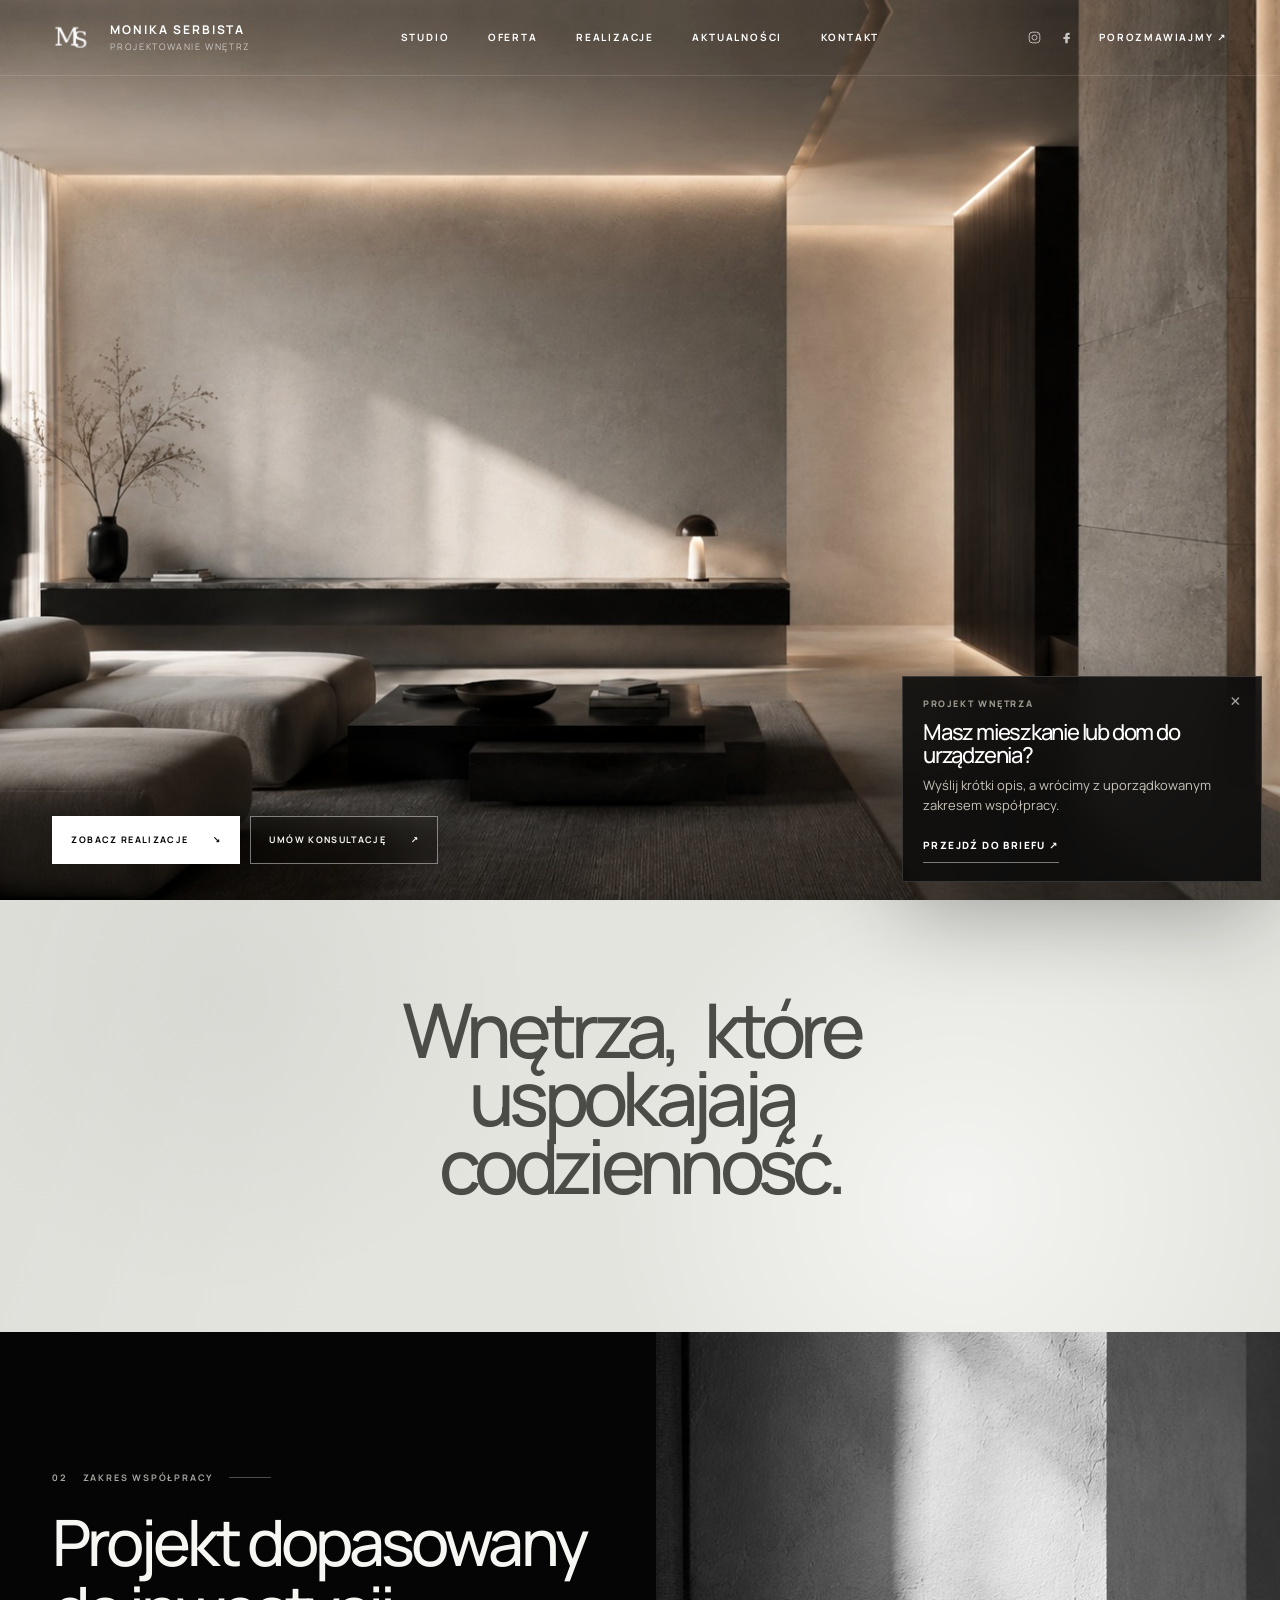
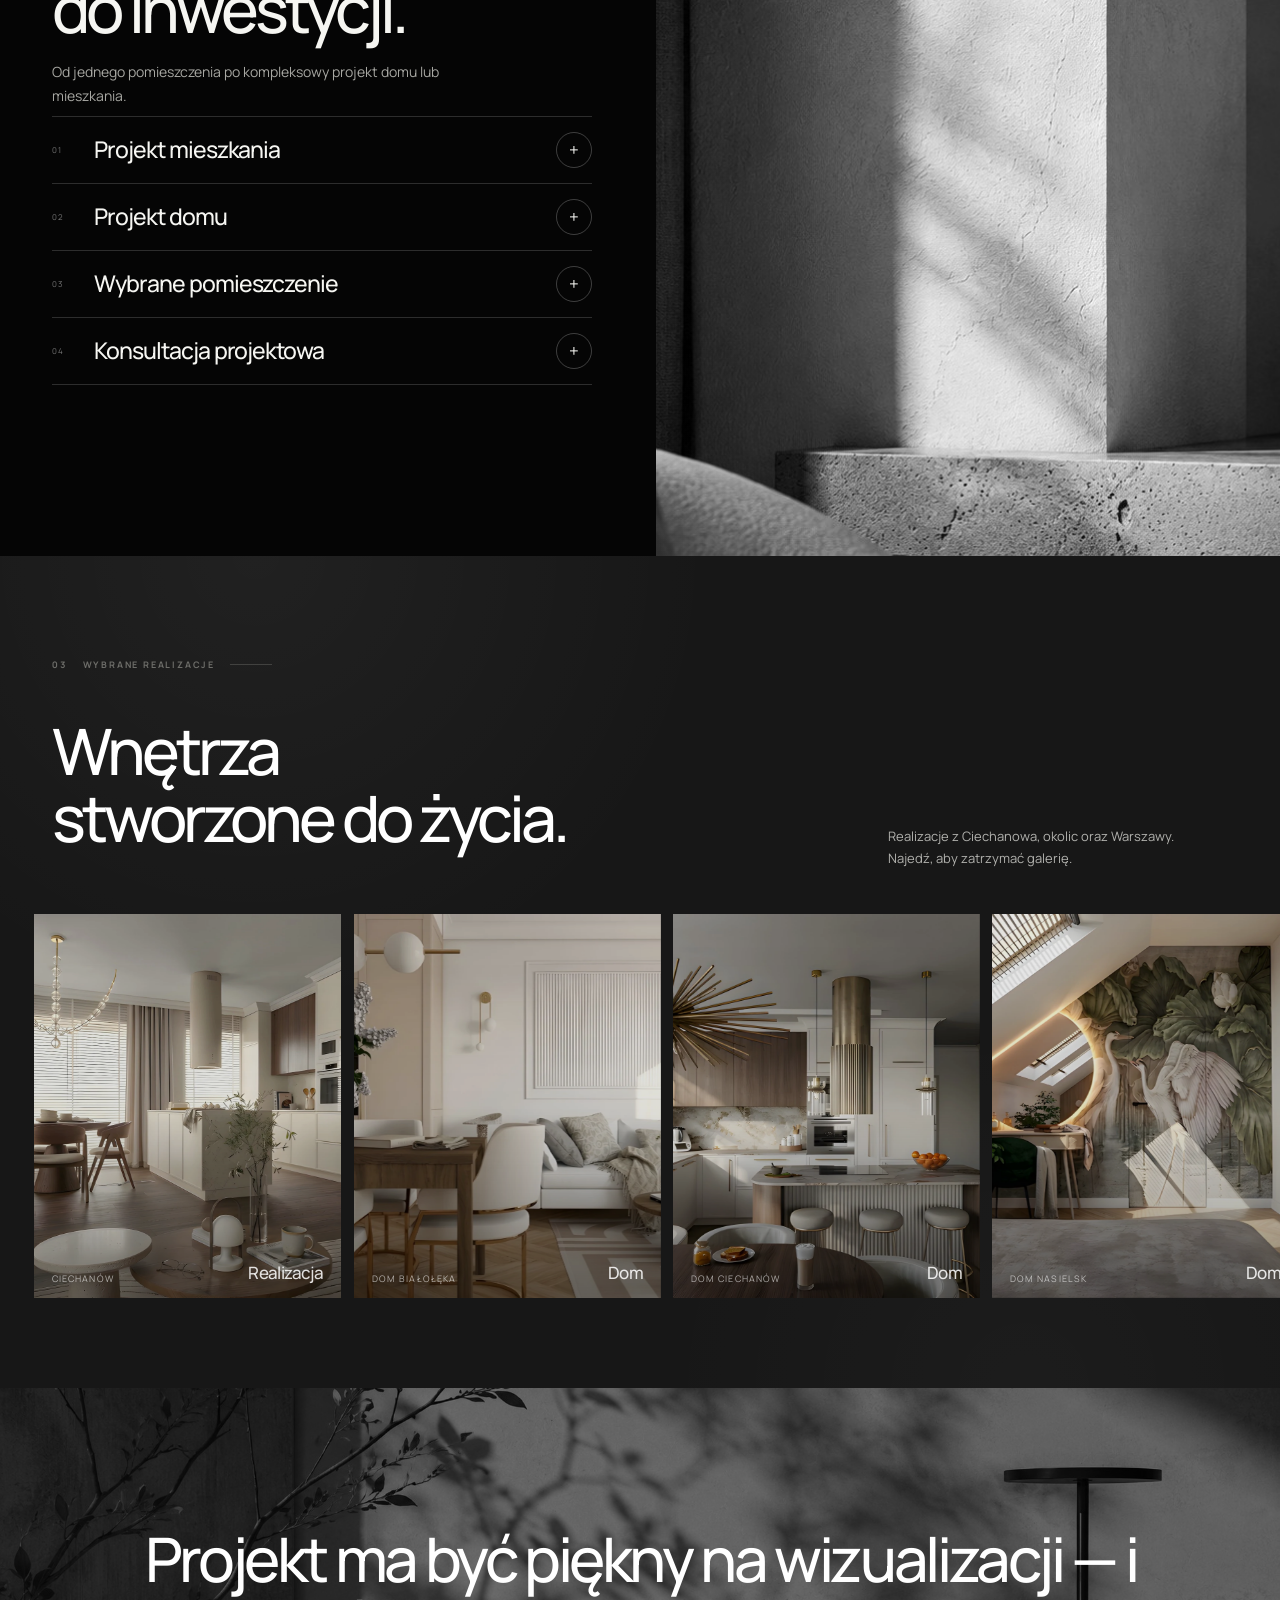
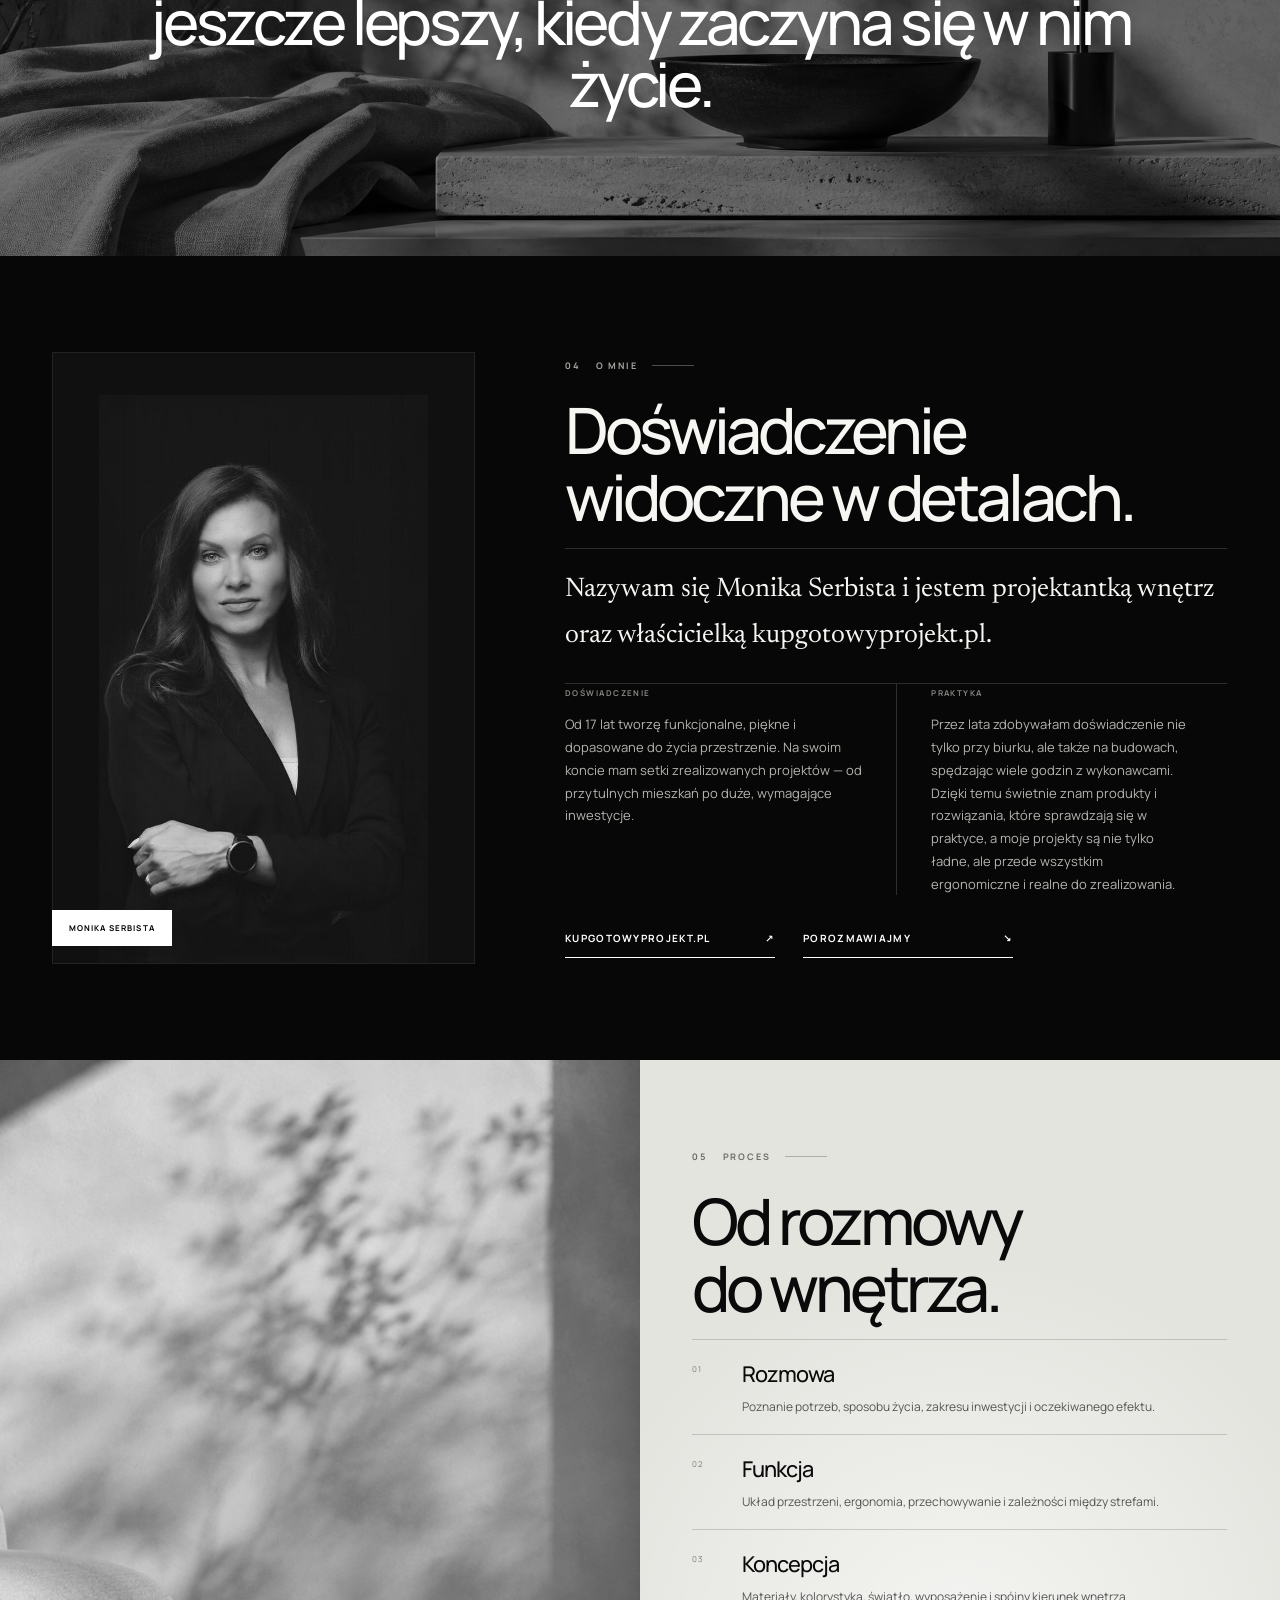
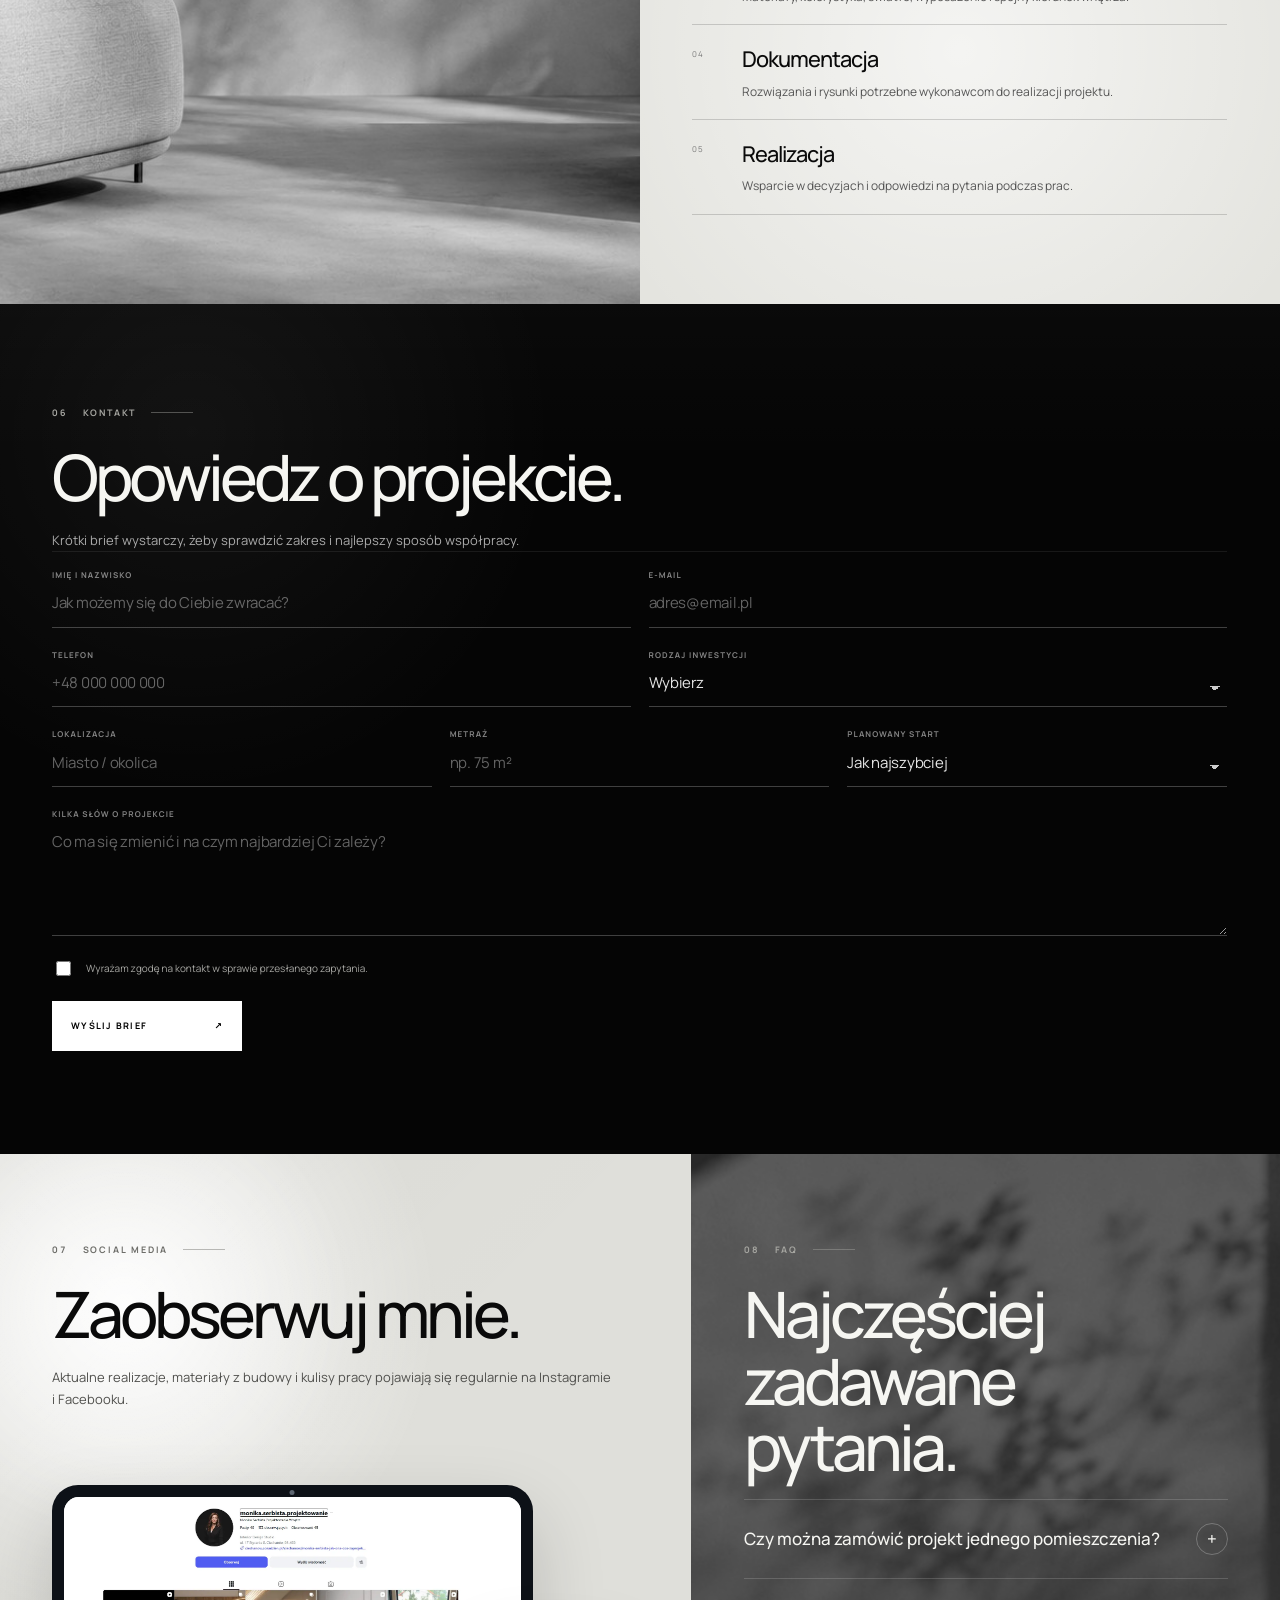
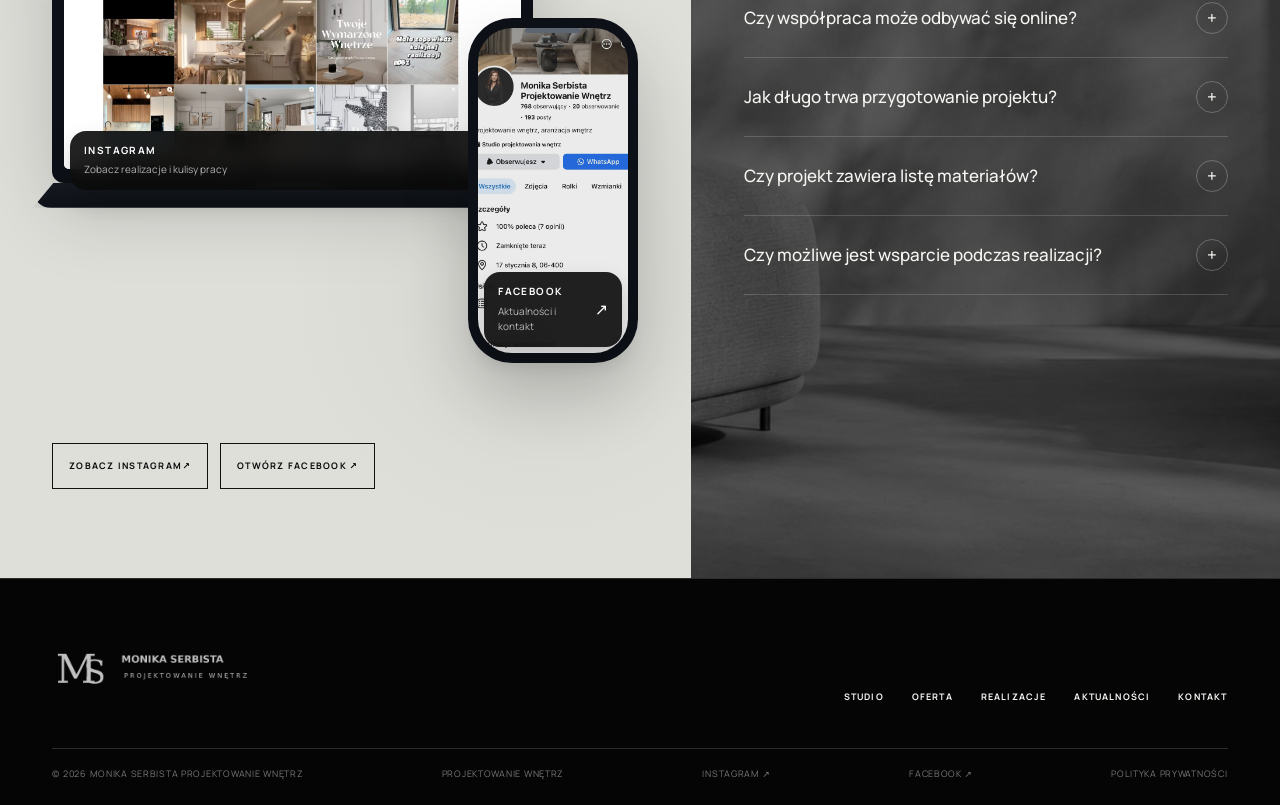
==== commit d53a21ed: "Add files via upload" ====
--- a/index.html
+++ b/index.html
@@ -10,9 +10,9 @@
   <link rel="preconnect" href="https://fonts.googleapis.com">
   <link rel="preconnect" href="https://fonts.gstatic.com" crossorigin>
   <link href="https://fonts.googleapis.com/css2?family=Manrope:wght@400;500;600;700&family=Newsreader:opsz,wght@6..72,400;6..72,500&display=swap" rel="stylesheet">
-  <link rel="stylesheet" href="style.css?v=68.0.0">
+  <link rel="stylesheet" href="style.css?v=69.0.0">
 </head>
-<body class="page-v32 page-v34 page-v35 page-v36 page-v37 page-v38 page-v39 page-v40 page-v44 page-v46 page-v47 page-v58 page-v60 page-v61 page-v62 page-v63 page-v64 page-v66 page-v67 page-v68">
+<body class="page-v32 page-v34 page-v35 page-v36 page-v37 page-v38 page-v39 page-v40 page-v44 page-v46 page-v47 page-v58 page-v60 page-v61 page-v62 page-v63 page-v64 page-v66 page-v67 page-v68 page-v69">
   <a class="skip-link" href="#main">Przejdź do treści</a>
 
   <header class="site-header" data-header>
@@ -359,6 +359,6 @@
     <button class="gallery__nav gallery__nav--next" type="button" aria-label="Następne zdjęcie">→</button>
   </dialog>
 
-  <script src="script.js?v=68.0.0" defer></script>
+  <script src="script.js?v=69.0.0" defer></script>
 </body>
 </html>
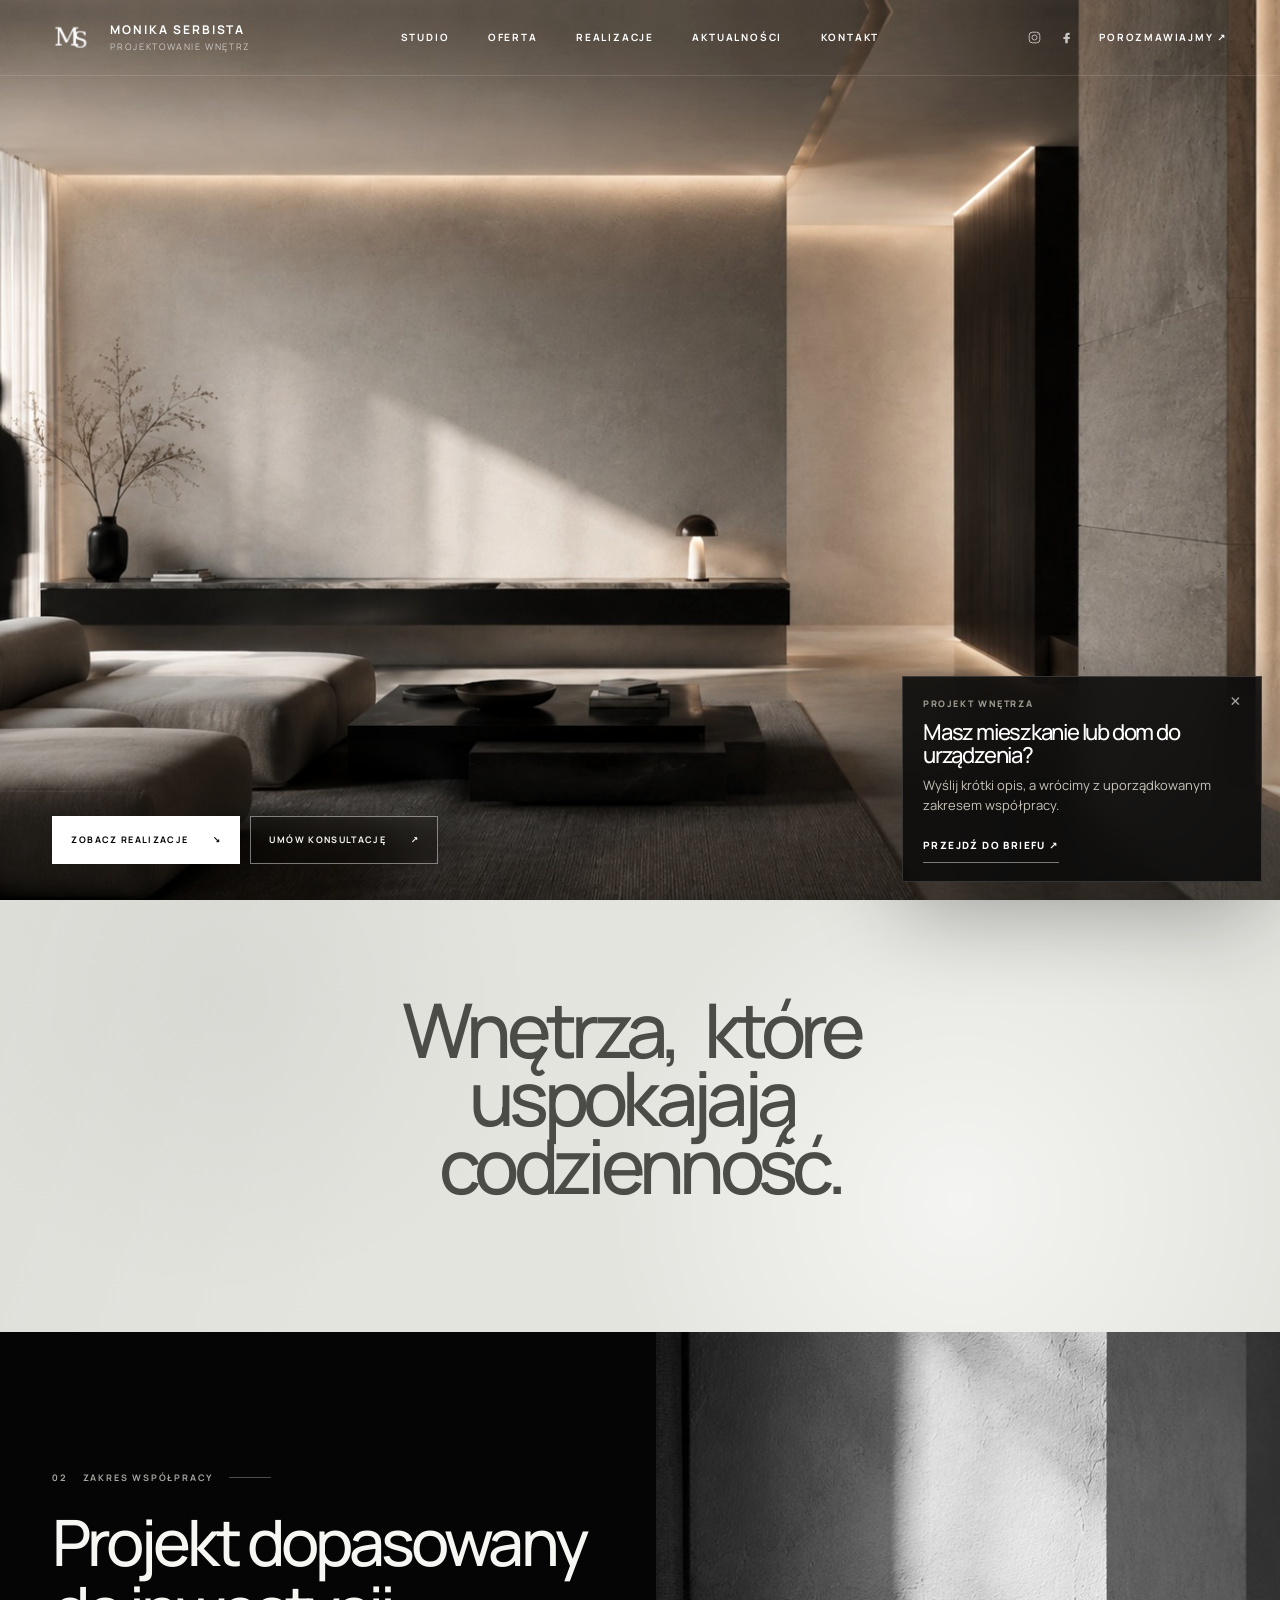
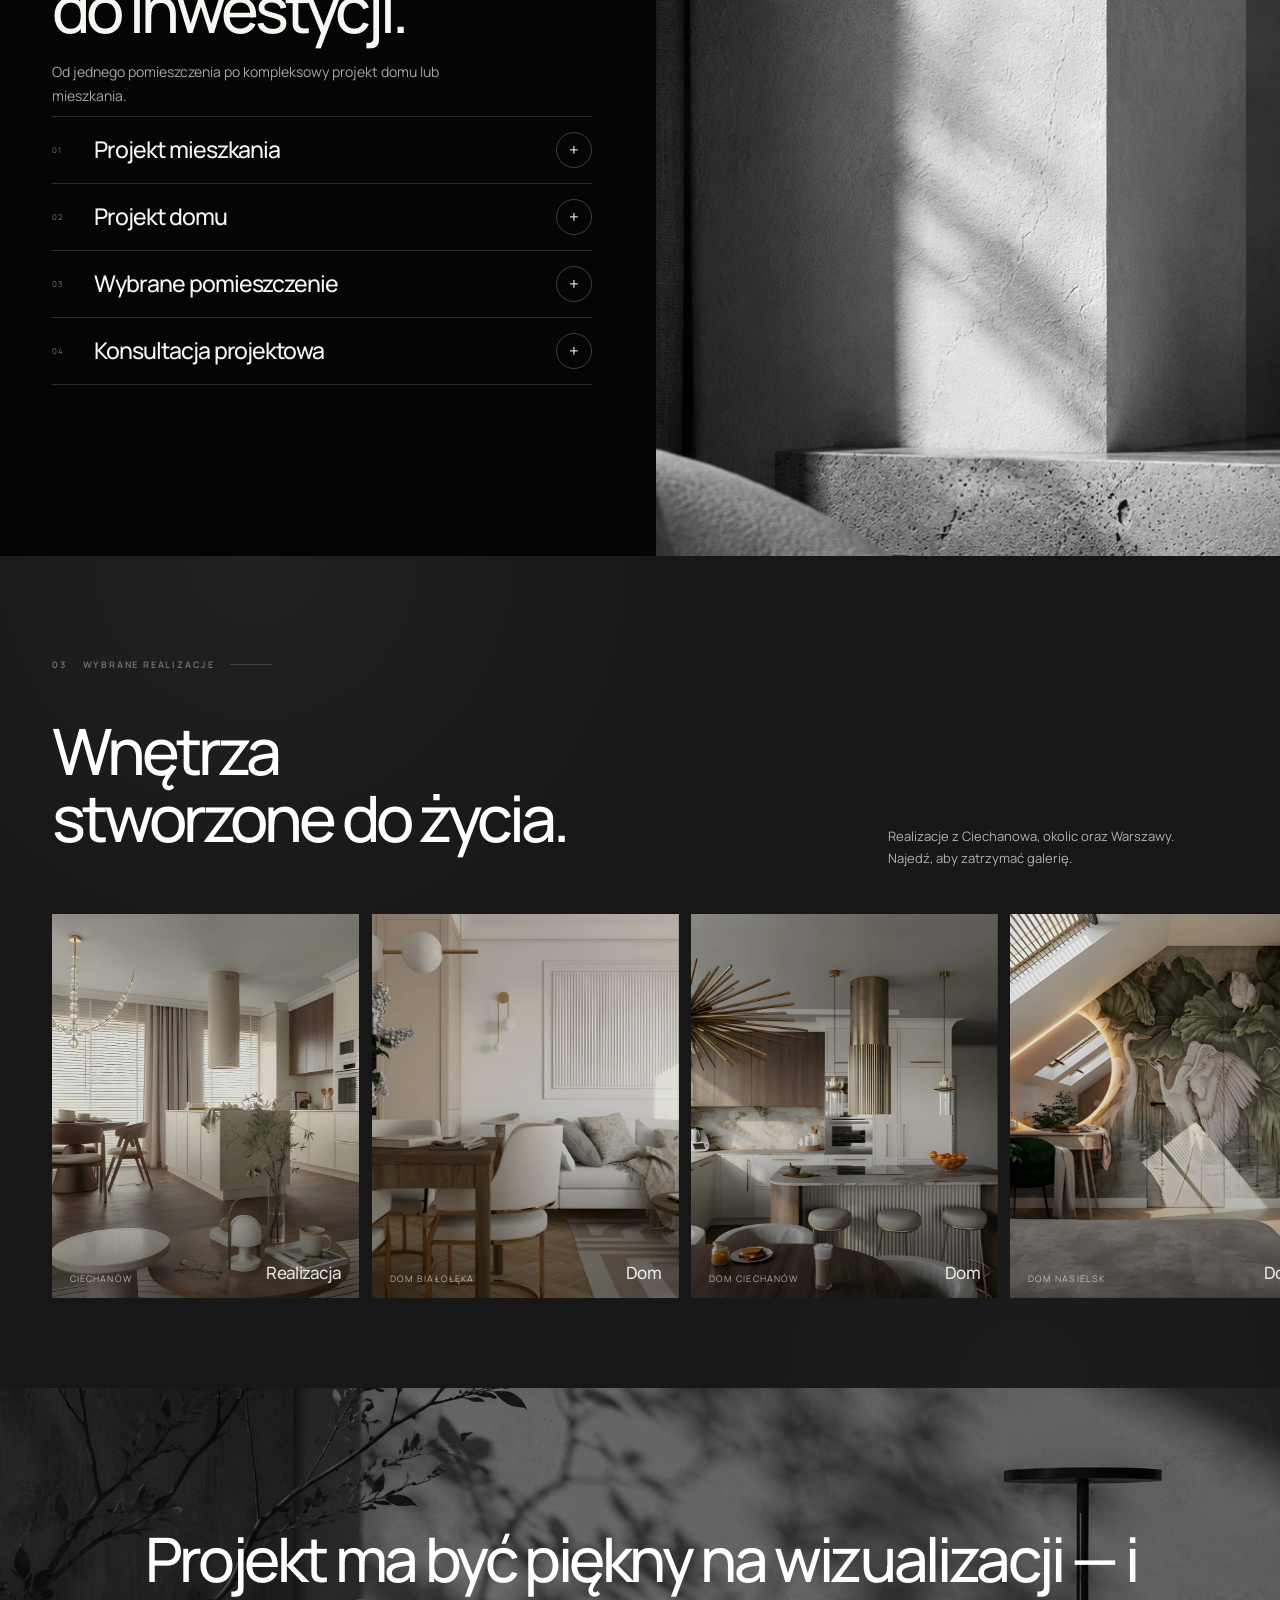
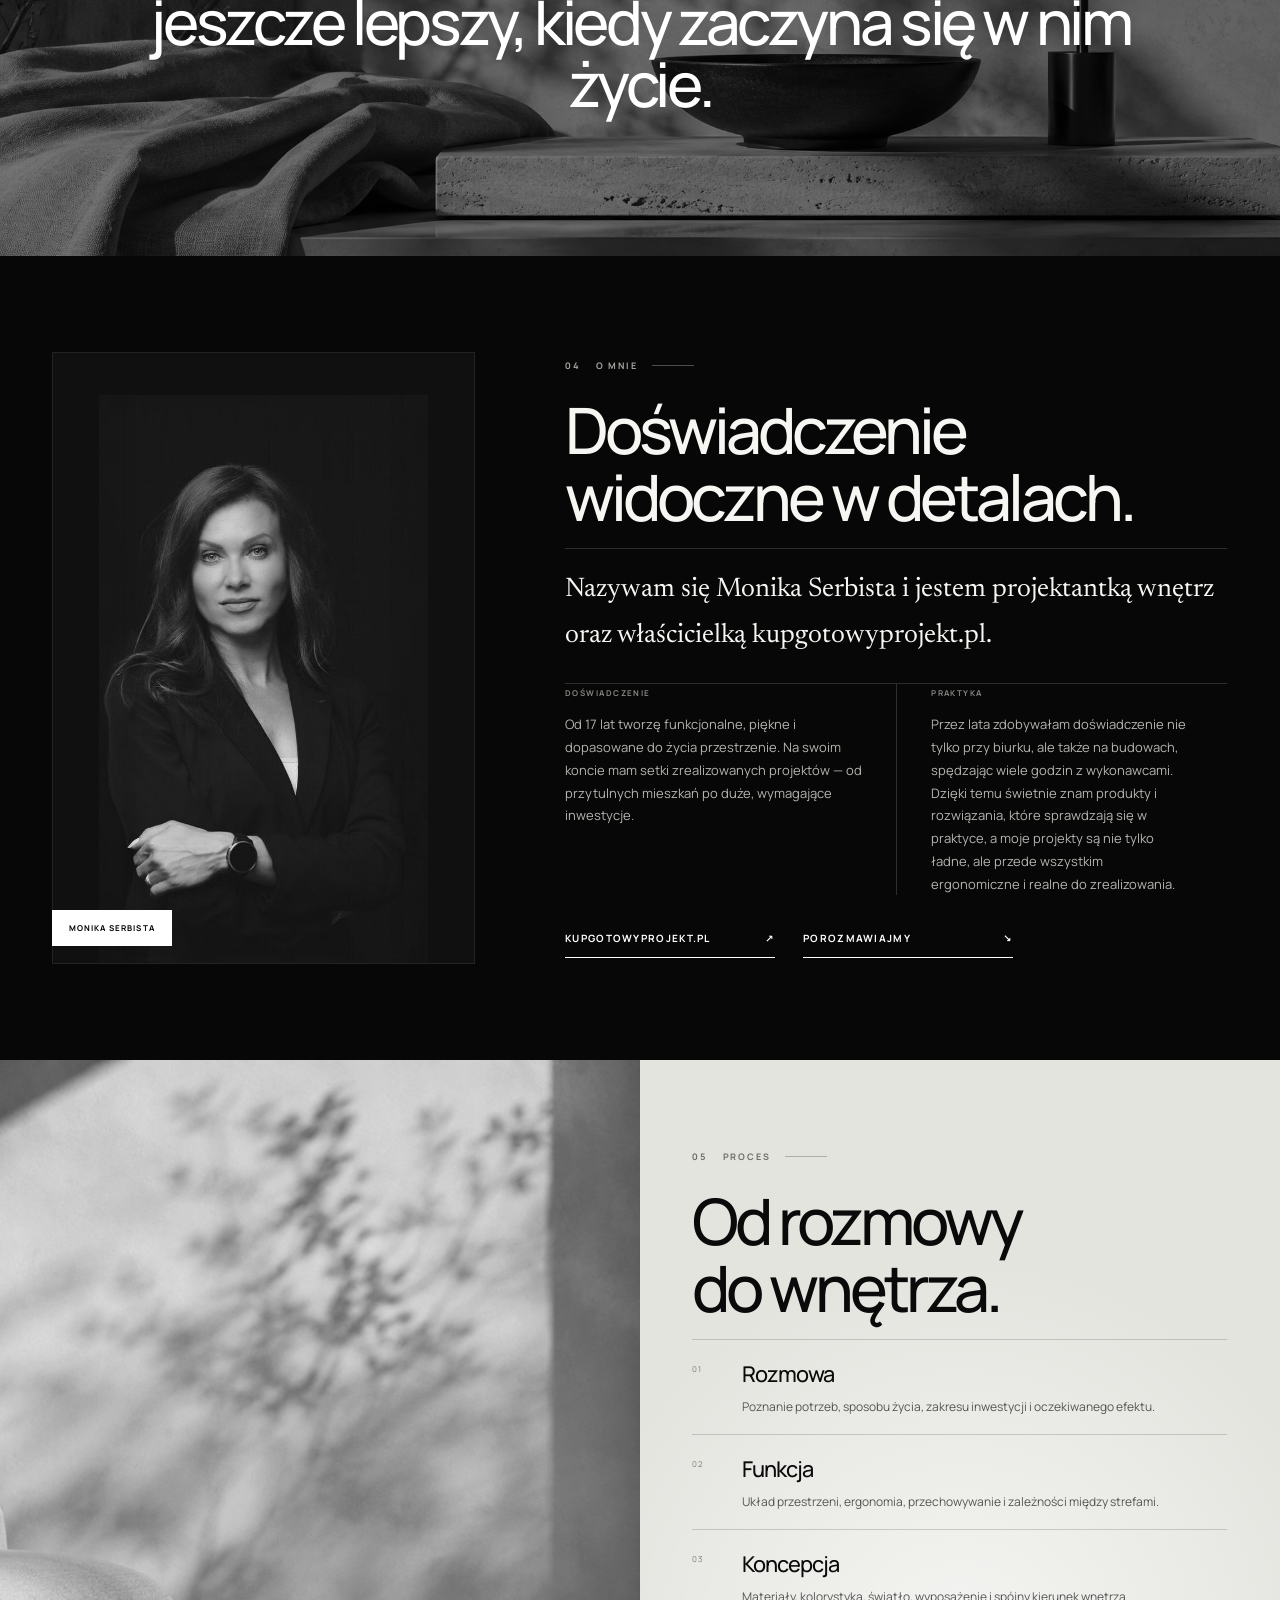
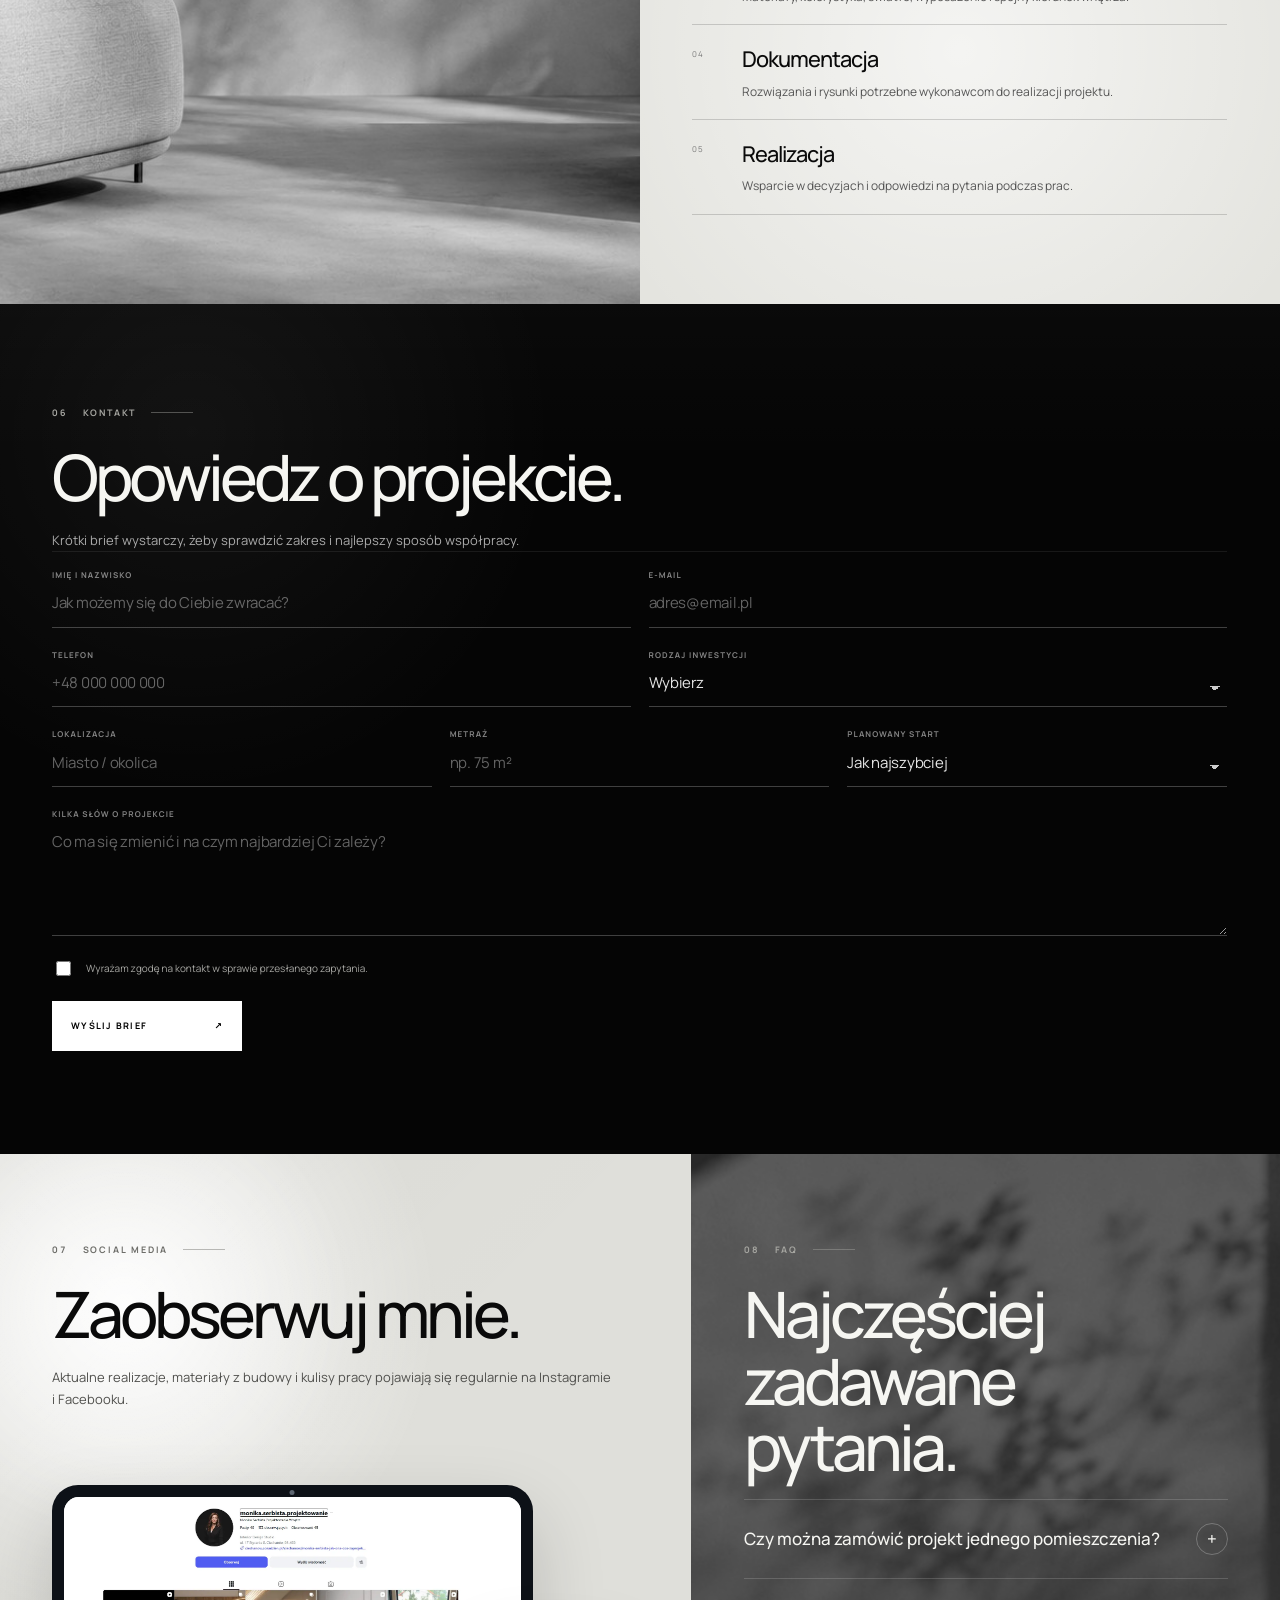
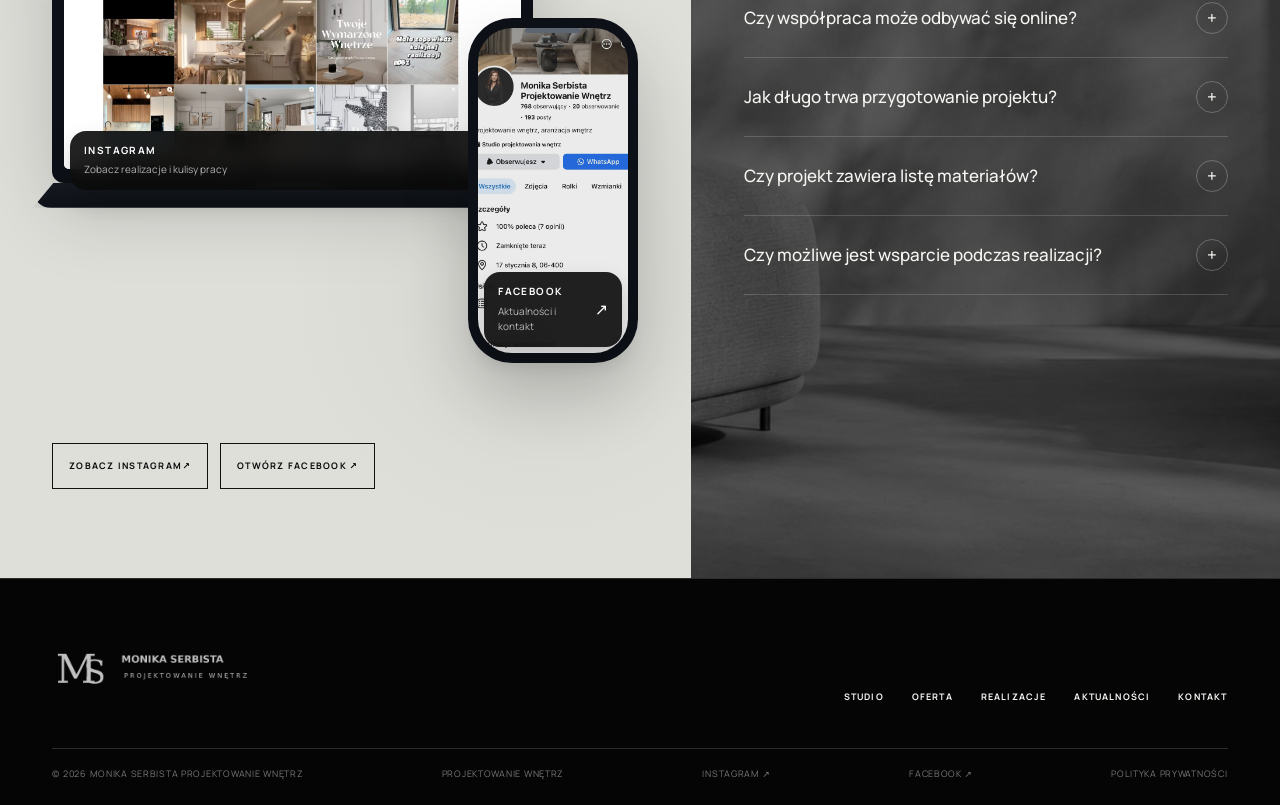
==== commit 880b7294: "Add files via upload" ====
--- a/index.html
+++ b/index.html
@@ -10,9 +10,9 @@
   <link rel="preconnect" href="https://fonts.googleapis.com">
   <link rel="preconnect" href="https://fonts.gstatic.com" crossorigin>
   <link href="https://fonts.googleapis.com/css2?family=Manrope:wght@400;500;600;700&family=Newsreader:opsz,wght@6..72,400;6..72,500&display=swap" rel="stylesheet">
-  <link rel="stylesheet" href="style.css?v=69.0.0">
+  <link rel="stylesheet" href="style.css?v=70.0.0">
 </head>
-<body class="page-v32 page-v34 page-v35 page-v36 page-v37 page-v38 page-v39 page-v40 page-v44 page-v46 page-v47 page-v58 page-v60 page-v61 page-v62 page-v63 page-v64 page-v66 page-v67 page-v68 page-v69">
+<body class="page-v32 page-v34 page-v35 page-v36 page-v39 page-v40 page-v58 page-v60 page-v61 page-v62 page-v63 page-v64 page-v66 page-v67 page-v68 page-v69">
   <a class="skip-link" href="#main">Przejdź do treści</a>
 
   <header class="site-header" data-header>
@@ -359,6 +359,6 @@
     <button class="gallery__nav gallery__nav--next" type="button" aria-label="Następne zdjęcie">→</button>
   </dialog>
 
-  <script src="script.js?v=69.0.0" defer></script>
+  <script src="script.js?v=70.0.0" defer></script>
 </body>
 </html>
--- a/style.css
+++ b/style.css
@@ -113,7 +113,7 @@
 .service-item button:hover i,.service-item.is-open i{background:#fff;color:#000;border-color:#fff;transform:scale(1.12) rotate(45deg)}
 .service-item button:hover strong{transform:translateX(5px)}
 .service-item strong{transition:transform .3s ease}
-.service-item__panel{padding:0 38px 22px 42px;display:grid;grid-template-columns:1fr auto;gap:20px;align-items:end;color:#a8a8a4}
+.service-item__panel{padding:0 38px 22px 42px;grid-template-columns:1fr auto;gap:20px;align-items:end;color:#a8a8a4}
 .service-item__panel p{margin:0;max-width:520px;font-size:12px;line-height:1.65}
 .service-item__panel a{font-size:9px;font-weight:700;letter-spacing:.13em;text-transform:uppercase;color:#fff;white-space:nowrap}
 .service-item__panel[hidden]{display:none}
@@ -124,9 +124,8 @@
 .portfolio__head .section-kicker{grid-column:1/-1}
 .portfolio__head h2{grid-column:1/2;justify-self:start;text-align:left;margin:0;font-size:clamp(54px,5.3vw,90px);line-height:.94;letter-spacing:-.065em;font-weight:500;max-width:700px}
 .portfolio__head p{grid-column:2/3;justify-self:start;margin:0 0 7px;color:#b1b1ad;font-size:13px;max-width:320px;line-height:1.65}
-.project-marquee{overflow:hidden;width:100%;cursor:grab}
+.project-marquee{width:100%;cursor:grab}
 .project-marquee:active{cursor:grabbing}
-.project-rail{display:flex;gap:12px;width:max-content;padding:0 var(--pad-x);will-change:transform}
 .project-card{position:relative;flex:0 0 clamp(280px,25vw,420px);height:clamp(360px,36vw,510px);padding:0;border:0;background:#222;overflow:hidden;cursor:pointer;text-align:left}
 .project-card img{width:100%;height:100%;object-fit:cover;filter:none;transition:transform .8s cubic-bezier(.2,.7,.2,1),filter .35s ease}
 .project-card__shade{position:absolute;inset:0;background:linear-gradient(180deg,transparent 58%,rgba(0,0,0,.72));opacity:.55;transition:opacity .3s ease}
@@ -194,15 +193,6 @@
 .social-showcase{color:#0a0a0a;padding:clamp(74px,7vw,112px) var(--pad-x);display:flex;flex-direction:column;justify-content:center;overflow:hidden}
 .social-showcase h2{margin:28px 0 14px;font-size:clamp(48px,5vw,82px);line-height:.96;letter-spacing:-.065em;font-weight:500}
 .social-showcase>p{margin:0 0 34px;max-width:560px;color:#50504d;font-size:13px;line-height:1.7}
-.devices{position:relative;height:clamp(310px,32vw,510px);margin:0 0 32px}
-.device{position:absolute;background:#0d1117;border:9px solid #0d1117;box-shadow:0 30px 60px rgba(0,0,0,.18)}
-.device__screen{overflow:hidden;background:#fff;width:100%;height:100%}.device__screen img{width:100%;height:100%;object-fit:cover;object-position:top center}
-.device--laptop{left:0;top:8%;width:78%;height:76%;border-radius:24px}
-.device--laptop .device__camera{position:absolute;top:-5px;left:50%;width:5px;height:5px;border-radius:50%;background:#59616d;transform:translateX(-50%)}
-.device--laptop .device__base{position:absolute;left:-4%;right:-4%;bottom:-26px;height:25px;background:#0d1117;border-radius:0 0 20px 20px;clip-path:polygon(4% 0,96% 0,100% 100%,0 100%)}
-.device--phone{right:3%;bottom:2%;width:24%;height:72%;border-radius:31px;border-width:9px;z-index:3}
-.device--phone .device__speaker{position:absolute;top:8px;left:50%;width:34%;height:4px;border-radius:99px;background:#58606a;transform:translateX(-50%);z-index:2}
-.device--phone .device__screen{border-radius:21px}.device--phone .device__screen img{object-fit:cover;object-position:top center}
 .social-showcase__links{display:flex;gap:12px;flex-wrap:wrap}
 .social-showcase__links a{min-width:155px;height:46px;padding:0 16px;border:1px solid #111;display:flex;align-items:center;justify-content:space-between;font-size:9px;font-weight:700;letter-spacing:.14em;text-transform:uppercase;transition:.25s}
 .social-showcase__links a:hover{background:#111;color:#fff}
@@ -263,7 +253,6 @@
   .process__copy{order:2}
   .brief-form{grid-template-columns:1fr}.field--half,.field--third,.field--full{grid-column:1}
   .social-showcase,.faq-panel__content{padding:78px 18px;min-height:auto}.social-showcase h2,.faq-panel h2{font-size:clamp(44px,12vw,66px)}
-  .devices{height:390px}.device--laptop{width:85%;height:64%;top:12%}.device--phone{width:30%;height:70%;right:0}
   .site-footer{padding-inline:18px}.site-footer__top{display:grid}.site-footer__logo{width:240px}.site-footer__nav{flex-wrap:wrap}.site-footer__meta{display:grid;justify-content:start}
   .gallery figcaption{padding-inline:0}.gallery__nav{top:auto;bottom:72px;transform:none}.gallery__nav--prev{left:18px}.gallery__nav--next{right:18px}
 }
@@ -272,17 +261,11 @@
   .brand__copy{display:none}.hero__frame{object-position:61% center}.hero__controls{gap:8px}.hero-btn{height:46px}
   .studio-note h2{font-size:39px}.services h2{font-size:43px}.project-card{flex-basis:86vw;height:112vw}.project-card__meta{left:14px;right:14px;bottom:13px}.project-card__meta strong{font-size:15px}.quote-band blockquote{font-size:34px}
   .about__portrait-frame{min-height:460px}.about__portrait img{width:84%}.about__portrait>span{font-size:7px;padding:10px 13px}
-  .devices{height:320px}.device--laptop{width:92%;height:60%;top:16%;border-width:7px;border-radius:18px}.device--phone{width:31%;height:68%;border-width:7px;border-radius:24px}.device--phone .device__screen{border-radius:15px}
   .social-showcase__links{display:grid}.social-showcase__links a{width:100%}
   .faq-list summary{font-size:14px}
 }
 
 /* V6.1 — final presentation fixes */
-.studio-note__aside{justify-self:end;align-self:end;width:min(360px,100%);padding:30px 28px;background:rgba(255,255,255,.34);border:1px solid rgba(0,0,0,.08);backdrop-filter:blur(8px)}
-.studio-note__eyebrow{display:inline-block;margin-bottom:18px;font-size:9px;font-weight:700;letter-spacing:.18em;text-transform:uppercase;color:#696964}
-.studio-note__aside article+article{margin-top:18px;padding-top:18px;border-top:1px solid rgba(0,0,0,.09)}
-.studio-note__aside strong{display:block;margin-bottom:6px;font-size:17px;font-weight:600;letter-spacing:-.03em}
-.studio-note__aside p{margin:0;width:100%;font-size:13px;line-height:1.65;color:#575752}
 
 .services{align-items:start;min-height:760px}
 .services__copy{min-height:760px}
@@ -310,16 +293,6 @@
 .line-link span,.header-cta span,.social-showcase__links span{display:inline-block;transition:transform .25s ease}
 .line-link:hover span,.header-cta:hover span,.social-showcase__links a:hover span{transform:translate(3px,-3px)}
 .header-socials a:hover{transform:translateY(-2px) scale(1.08)}
-
-.devices{height:clamp(370px,36vw,560px);margin-bottom:38px}
-.device{position:absolute;background:#0d1117;border:9px solid #0d1117;box-shadow:0 34px 76px rgba(0,0,0,.22);transition:transform .45s cubic-bezier(.2,.75,.2,1),box-shadow .45s ease}
-.device--laptop{left:0;top:8%;width:84%;height:auto;aspect-ratio:16/10;border-radius:24px}
-.device--phone{right:1%;bottom:0;width:25%;height:auto;aspect-ratio:9/19.5;border-radius:32px;z-index:3;animation:phoneFloat 9s ease-in-out infinite}
-.device--laptop:hover{transform:translateY(-5px);box-shadow:0 42px 86px rgba(0,0,0,.26)}
-.device--phone:hover{animation-play-state:paused;transform:translateY(-4px)}
-.device__screen img{image-rendering:auto;filter:none;backface-visibility:hidden}
-.device--laptop .device__screen img{object-fit:cover;object-position:center top;transform:scale(1.01);transform-origin:top center}
-.device--phone .device__screen img{object-fit:cover;object-position:center top}
 @keyframes phoneFloat{0%,100%{transform:translateY(0)}50%{transform:translateY(-3px)}}
 
 .faq-panel__shade{background:rgba(0,0,0,.57)}
@@ -332,7 +305,6 @@
 @media(max-width:1100px){
   .portfolio__head{grid-template-columns:1fr 300px}
   .studio-note__inner{grid-template-columns:1fr}
-  .studio-note__aside{justify-self:start;max-width:460px}
   .social-faq{grid-template-columns:1fr}
   .social-showcase,.faq-panel__content{min-height:720px}
 }
@@ -344,18 +316,8 @@
   .project-rail.is-running{animation:none}
   .project-marquee{overflow-x:auto;touch-action:pan-x}
   .project-card{height:auto;aspect-ratio:4/5}
-  .devices{height:430px}
-  .device--laptop{width:88%;top:10%}
-  .device--phone{width:31%;right:0}
   .faq-list summary{font-size:17px}
   .faq-list p{font-size:14px}
-}
-
-@media(max-width:480px){
-  .studio-note__aside{padding:24px 20px}
-  .devices{height:350px}
-  .device--laptop{width:94%;top:14%}
-  .device--phone{width:35%}
 }
 
 @media(prefers-reduced-motion:reduce){
@@ -365,45 +327,13 @@
 }
 
 /* V6.2 — editorial studio visual, social collage and richer motion */
-.studio-note{overflow:hidden}
-.studio-note__inner{grid-template-columns:minmax(0,.95fr) minmax(480px,.85fr);align-items:center}
-.studio-note__visual{position:relative;justify-self:end;width:min(650px,100%);height:clamp(500px,40vw,650px);isolation:isolate}
-.studio-visual{position:absolute;margin:0;overflow:hidden;background:#171717;box-shadow:0 25px 60px rgba(0,0,0,.13);will-change:transform}
-.studio-visual img{width:100%;height:100%;object-fit:cover;transition:transform 1.2s cubic-bezier(.2,.75,.2,1),filter .6s ease}
-.studio-visual:hover img{transform:scale(1.035)}
-.studio-visual--main{right:0;top:0;width:78%;height:78%}
-.studio-visual--main img{object-position:57% center}
-.studio-visual--detail{left:0;bottom:3%;width:48%;height:40%;border:10px solid var(--paper)}
-.studio-visual--detail img{object-position:28% center;filter:grayscale(1)}
-.studio-visual__caption{position:absolute;right:0;bottom:2%;width:47%;display:grid;grid-template-columns:repeat(3,1fr);padding-top:15px;border-top:1px solid rgba(0,0,0,.22);font-size:8px;font-weight:700;letter-spacing:.16em;text-transform:uppercase;color:#5c5c57}
-.studio-visual__caption span:nth-child(2){text-align:center}.studio-visual__caption span:last-child{text-align:right}
-.studio-visual__index{position:absolute;left:43%;top:68%;z-index:-1;font-size:clamp(100px,10vw,180px);line-height:1;font-weight:500;letter-spacing:-.08em;color:rgba(0,0,0,.055)}
-.studio-note__aside{display:none}
-
-.media-reveal{clip-path:inset(0 0 100% 0);transform:translateY(30px);transition:clip-path 1s cubic-bezier(.2,.75,.2,1),transform 1s cubic-bezier(.2,.75,.2,1),opacity .8s ease}
-.media-reveal.is-visible{clip-path:inset(0);transform:none}
-
-.social-showcase{position:relative;background:#dfdfda;background-image:radial-gradient(circle at 18% 15%,rgba(255,255,255,.85),transparent 30%),linear-gradient(135deg,rgba(0,0,0,.025),transparent 40%)}
+.studio-note__inner{grid-template-columns:minmax(0,.95fr) minmax(480px,.85fr)}
+
+.social-showcase{background:#dfdfda;background-image:radial-gradient(circle at 18% 15%,rgba(255,255,255,.85),transparent 30%),linear-gradient(135deg,rgba(0,0,0,.025),transparent 40%)}
 .social-showcase h2{max-width:800px}
-.social-collage{position:relative;height:clamp(460px,43vw,700px);margin:24px 0 34px;isolation:isolate}
-.social-collage__word{position:absolute;left:-.02em;top:1%;z-index:-1;font-size:clamp(110px,14vw,230px);font-weight:500;line-height:.78;letter-spacing:-.08em;color:transparent;-webkit-text-stroke:1px rgba(0,0,0,.11);user-select:none}
-.social-shot{position:absolute;display:block;background:#fff;border:1px solid rgba(0,0,0,.16);box-shadow:0 34px 80px rgba(0,0,0,.16);overflow:hidden;will-change:transform;transition:box-shadow .4s ease,border-color .4s ease}
-.social-shot:hover{box-shadow:0 42px 95px rgba(0,0,0,.23);border-color:rgba(0,0,0,.35)}
-.social-shot img{width:100%;height:100%;object-fit:cover;object-position:top center;transition:transform .9s cubic-bezier(.2,.75,.2,1)}
-.social-shot:hover img{transform:scale(1.015)}
-.social-shot__label{position:absolute;left:16px;right:16px;top:14px;z-index:2;display:flex;align-items:center;justify-content:space-between;padding:10px 12px;background:rgba(5,5,5,.88);color:#fff;font-size:9px;font-weight:700;letter-spacing:.16em;text-transform:uppercase;backdrop-filter:blur(8px)}
-.social-shot__label i{font-style:normal;font-size:13px;transition:transform .25s ease}.social-shot:hover .social-shot__label i{transform:translate(3px,-3px)}
-.social-shot--instagram{left:0;top:15%;width:78%;height:67%;transform:rotate(-1.1deg)}
-.social-shot--instagram img{object-position:center top}
-.social-shot--facebook{right:1%;bottom:1%;width:27%;height:78%;border-radius:20px;transform:rotate(1.2deg);z-index:3}
-.social-shot--facebook img{object-position:center top}
-.social-collage__note{position:absolute;left:0;bottom:0;width:58%;display:grid;grid-template-columns:auto 1fr;gap:22px;align-items:start;padding-top:16px;border-top:1px solid rgba(0,0,0,.22);font-size:10px;color:#4b4b47}
-.social-collage__note>span{font-size:9px;font-weight:700;letter-spacing:.08em}.social-collage__note p{margin:0;max-width:310px;line-height:1.6}
-.devices{display:none}
 
 [data-parallax-area]{--mx:0px;--my:0px}
 [data-parallax]{transform:translate3d(calc(var(--mx) * var(--depth, .25)),calc(var(--my) * var(--depth, .25)),0)}
-.studio-visual--main{--depth:.55}.studio-visual--detail{--depth:-.4}.social-shot--instagram{--depth:.35}.social-shot--facebook{--depth:-.45}
 
 .section-kicker::after{transform-origin:left;animation:linePulse 3.4s ease-in-out infinite}
 @keyframes linePulse{0%,100%{transform:scaleX(.55);opacity:.3}50%{transform:scaleX(1);opacity:.72}}
@@ -413,220 +343,20 @@
 
 @media(max-width:1100px){
   .studio-note__inner{grid-template-columns:1fr;gap:64px}
-  .studio-note__visual{justify-self:start;width:min(720px,100%)}
-  .social-collage{height:620px}
-}
-@media(max-width:820px){
-  .studio-note__visual{height:500px}
-  .studio-visual--main{width:88%;height:72%}
-  .studio-visual--detail{width:54%;height:38%}
-  .studio-visual__caption{width:42%}
-  .social-collage{height:560px}
-  .social-shot--instagram{width:92%;height:54%;top:12%;transform:none}
-  .social-shot--facebook{width:37%;height:64%;right:0;transform:none}
-  .social-collage__note{width:56%;grid-template-columns:1fr;gap:6px}
-}
-@media(max-width:480px){
-  .studio-note__visual{height:430px}
-  .studio-visual--main{width:92%;height:67%}
-  .studio-visual--detail{width:58%;height:36%;border-width:7px}
-  .studio-visual__caption{width:39%;font-size:7px}
-  .social-collage{height:480px}
-  .social-collage__word{font-size:90px}
-  .social-shot--instagram{width:100%;height:48%;top:13%}
-  .social-shot--facebook{width:42%;height:58%}
-  .social-shot__label{left:8px;right:8px;top:8px;padding:8px;font-size:7px}
-  .social-collage__note{width:54%;font-size:9px}
 }
 
 /* V6.3 — studio material rail + reliable social previews */
 .studio-note__inner{
   grid-template-columns:minmax(0,.96fr) minmax(520px,.84fr);
-  align-items:center;
-}
-.studio-note__visual{display:none!important}
-.studio-materials{
-  justify-self:end;
-  width:min(670px,100%);
-  min-width:0;
-}
-.studio-materials__head{
-  display:grid;
-  grid-template-columns:150px 1fr;
-  gap:22px;
-  align-items:start;
-  padding-bottom:18px;
-  border-bottom:1px solid rgba(0,0,0,.18);
-}
-.studio-materials__head span{
-  font-size:8px;
-  font-weight:700;
-  letter-spacing:.17em;
-  text-transform:uppercase;
-  color:#696963;
-}
-.studio-materials__head strong{
-  max-width:390px;
-  font-size:clamp(20px,1.65vw,28px);
-  line-height:1.2;
-  letter-spacing:-.04em;
-  font-weight:500;
-}
-.material-rail{
-  display:flex;
-  height:clamp(440px,35vw,570px);
-  margin-top:22px;
-  overflow:hidden;
-  background:#111;
-  border:1px solid rgba(0,0,0,.16);
-}
-.material-panel{
-  position:relative;
-  flex:1 1 0;
-  min-width:0;
-  overflow:hidden;
-  outline:0;
-  cursor:pointer;
-  transition:flex .72s cubic-bezier(.2,.75,.2,1),filter .45s ease;
-}
-.material-panel+ .material-panel{border-left:1px solid rgba(255,255,255,.24)}
-.material-panel::after{
-  content:"";
-  position:absolute;
-  inset:0;
-  background:linear-gradient(180deg,rgba(0,0,0,.05) 25%,rgba(0,0,0,.78) 100%);
-  transition:background .45s ease;
-}
-.material-panel img{
-  width:100%;
-  height:100%;
-  object-fit:cover;
-  filter:grayscale(1);
-  transform:scale(1.035);
-  transition:transform 1s cubic-bezier(.2,.75,.2,1),filter .55s ease;
-}
-.material-panel:nth-child(1) img{object-position:58% center}
-.material-panel:nth-child(2) img{object-position:center center}
-.material-panel:nth-child(3) img{object-position:56% center}
-.material-panel:hover,.material-panel:focus-visible{flex:2.15 1 0}
-.material-panel:hover img,.material-panel:focus-visible img{transform:scale(1);filter:grayscale(.2)}
-.material-panel:hover::after,.material-panel:focus-visible::after{background:linear-gradient(180deg,rgba(0,0,0,.02) 20%,rgba(0,0,0,.67) 100%)}
-.material-panel__copy{
-  position:absolute;
-  left:18px;
-  right:18px;
-  bottom:20px;
-  z-index:2;
-  display:grid;
-  gap:6px;
-  color:#fff;
-}
-.material-panel__copy span{
-  font-size:8px;
-  font-weight:700;
-  letter-spacing:.16em;
-  color:rgba(255,255,255,.58);
-}
-.material-panel__copy strong{
-  font-size:clamp(20px,1.55vw,28px);
-  line-height:1;
-  letter-spacing:-.04em;
-  font-weight:500;
-}
-.material-panel__copy small{
-  max-width:170px;
-  font-size:10px;
-  line-height:1.5;
-  color:rgba(255,255,255,.72);
-  opacity:0;
-  transform:translateY(8px);
-  transition:opacity .35s ease,transform .35s ease;
-}
-.material-panel:hover .material-panel__copy small,.material-panel:focus-visible .material-panel__copy small{
-  opacity:1;
-  transform:none;
 }
 
 /* Social screenshots stay visible even before JS reveal finishes. */
-.social-collage{
-  height:clamp(500px,44vw,710px);
-}
-.social-shot{
-  opacity:1;
-  clip-path:none!important;
-}
-.social-shot--instagram{
-  left:0;
-  top:15%;
-  width:79%;
-  height:auto;
-  aspect-ratio:1813/1079;
-}
-.social-shot--facebook{
-  right:0;
-  bottom:0;
-  width:27%;
-  height:auto;
-  aspect-ratio:1170/2532;
-}
-.social-shot img,
-.social-shot--instagram img,
-.social-shot--facebook img{
-  width:100%;
-  height:100%;
-  object-fit:contain;
-  object-position:center top;
-  background:#fff;
-}
-.social-shot__label{
-  top:auto;
-  bottom:12px;
-  left:12px;
-  right:auto;
-  min-width:138px;
-}
-.social-shot--facebook .social-shot__label{
-  bottom:10px;
-  min-width:0;
-  width:calc(100% - 20px);
-  left:10px;
-}
 
 @media(max-width:1100px){
   .studio-note__inner{grid-template-columns:1fr;gap:58px}
-  .studio-materials{justify-self:start;width:min(760px,100%)}
-  .material-rail{height:520px}
-}
-
-@media(max-width:820px){
-  .studio-materials__head{grid-template-columns:1fr;gap:8px}
-  .material-rail{height:460px}
-  .material-panel__copy small{display:none}
-  .social-collage{height:570px}
-  .social-shot--instagram{width:94%;top:11%}
-  .social-shot--facebook{width:36%;right:0}
-}
-
-@media(max-width:480px){
-  .material-rail{height:390px}
-  .material-panel__copy{left:10px;right:10px;bottom:13px}
-  .material-panel__copy strong{font-size:17px}
-  .social-collage{height:500px}
-  .social-shot--instagram{width:100%;top:12%}
-  .social-shot--facebook{width:42%}
 }
 
 /* V6.4 — premium intro, studio text rotator and refined social stage */
-body.is-loading{overflow:hidden}
-.site-intro{position:fixed;inset:0;z-index:5000;display:grid;place-items:center;background:radial-gradient(circle at 50% 35%,rgba(255,255,255,.08),transparent 28%),linear-gradient(180deg,#090909,#050505);transition:opacity .9s cubic-bezier(.2,.7,.2,1),visibility .9s ease}
-.site-intro.is-hidden{opacity:0;visibility:hidden;pointer-events:none}
-.site-intro__inner{width:min(440px,calc(100vw - 40px));display:grid;justify-items:center;gap:18px;text-align:center}
-.site-intro__mark{width:62px;height:62px;object-fit:contain;opacity:.95;animation:introFloat 2.8s ease-in-out infinite}
-.site-intro__copy{display:grid;gap:7px}
-.site-intro__copy strong{font-size:14px;letter-spacing:.34em;font-weight:700}
-.site-intro__copy span{font-size:10px;letter-spacing:.18em;text-transform:uppercase;color:rgba(255,255,255,.56)}
-.site-intro__line{width:100%;height:1px;background:rgba(255,255,255,.12);overflow:hidden}
-.site-intro__line i{display:block;width:42%;height:100%;background:linear-gradient(90deg,transparent,rgba(255,255,255,.95),transparent);animation:introSweep 1.25s cubic-bezier(.2,.7,.2,1) infinite}
 @keyframes introSweep{from{transform:translateX(-120%)}to{transform:translateX(280%)}}
 @keyframes introFloat{50%{transform:translateY(-4px)}}
 
@@ -638,44 +368,15 @@
 
 .studio-note{overflow:hidden}
 .studio-note__inner{grid-template-columns:minmax(0,1fr) minmax(380px,.78fr)!important;align-items:center;gap:clamp(34px,6vw,96px)}
-.studio-rotator{position:relative;min-height:430px;display:grid;align-content:center;justify-items:center;padding:44px clamp(18px,3vw,36px);border:1px solid rgba(0,0,0,.09);background:linear-gradient(180deg,rgba(255,255,255,.5),rgba(255,255,255,.2));backdrop-filter:blur(6px);box-shadow:0 28px 70px rgba(0,0,0,.06);overflow:hidden;text-align:center;isolation:isolate}
+.studio-rotator{position:relative;min-height:430px;align-content:center;justify-items:center;padding:44px clamp(18px,3vw,36px);border:1px solid rgba(0,0,0,.09);background:linear-gradient(180deg,rgba(255,255,255,.5),rgba(255,255,255,.2));backdrop-filter:blur(6px);box-shadow:0 28px 70px rgba(0,0,0,.06);overflow:hidden;isolation:isolate}
 .studio-rotator::before{content:"WNĘTRZA";position:absolute;left:50%;top:50%;transform:translate(-50%,-50%);font-size:clamp(68px,9vw,140px);line-height:.82;letter-spacing:-.08em;color:transparent;-webkit-text-stroke:1px rgba(0,0,0,.06);white-space:nowrap;z-index:-1}
 .studio-rotator::after{content:"";position:absolute;inset:auto -10% -22% auto;width:58%;aspect-ratio:1;border-radius:50%;background:radial-gradient(circle,rgba(255,255,255,.75),rgba(255,255,255,0));filter:blur(12px);z-index:-1}
-.studio-rotator__kicker{font-size:8px;font-weight:700;letter-spacing:.22em;text-transform:uppercase;color:#6b6b66}
-.studio-rotator__stage{position:relative;display:grid;place-items:center;min-height:220px;margin:18px 0 10px;width:100%}
-.studio-rotator__line{grid-area:1/1;max-width:12ch;margin:0;font-size:clamp(34px,4.2vw,62px);line-height:.95;letter-spacing:-.065em;font-weight:500;opacity:0;transform:translateY(18px) scale(.985);filter:blur(8px);transition:opacity .7s cubic-bezier(.2,.7,.2,1),transform .7s cubic-bezier(.2,.7,.2,1),filter .7s ease}
+.studio-rotator__stage{position:relative;min-height:220px;margin:18px 0 10px}
+.studio-rotator__line{grid-area:1/1;max-width:12ch;margin:0;font-size:clamp(34px,4.2vw,62px);line-height:.95;letter-spacing:-.065em;opacity:0;transform:translateY(18px) scale(.985);filter:blur(8px);transition:opacity .7s cubic-bezier(.2,.7,.2,1),transform .7s cubic-bezier(.2,.7,.2,1),filter .7s ease}
 .studio-rotator__line.is-active{opacity:1;transform:none;filter:none}
-.studio-rotator__desc{max-width:430px;margin:0;color:#52524e;font-size:13px;line-height:1.8}
-.studio-rotator__tags{display:flex;flex-wrap:wrap;justify-content:center;gap:10px;margin-top:26px}
-.studio-rotator__tags span{padding:8px 14px;border-radius:999px;border:1px solid rgba(0,0,0,.1);background:rgba(255,255,255,.5);font-size:9px;font-weight:700;letter-spacing:.16em;text-transform:uppercase;color:#44433f}
 
 .social-showcase{position:relative}
 .social-showcase::before{content:"";position:absolute;inset:0;background:radial-gradient(circle at 18% 15%,rgba(255,255,255,.65),transparent 22%),radial-gradient(circle at 78% 72%,rgba(0,0,0,.04),transparent 28%);pointer-events:none}
-.social-stage{position:relative;height:clamp(560px,50vw,760px);margin:18px 0 30px;isolation:isolate}
-.social-stage__word{position:absolute;left:-.02em;top:-.08em;z-index:-1;font-size:clamp(92px,12vw,190px);font-weight:500;line-height:.78;letter-spacing:-.08em;color:transparent;-webkit-text-stroke:1px rgba(0,0,0,.08);user-select:none}
-.social-stage__glow{position:absolute;border-radius:50%;filter:blur(28px);opacity:.55;z-index:-1}
-.social-stage__glow--one{width:220px;height:220px;left:10%;top:14%;background:rgba(255,255,255,.82)}
-.social-stage__glow--two{width:160px;height:160px;right:10%;bottom:20%;background:rgba(212,212,207,.9)}
-.social-device{position:absolute;display:block;color:#0a0a0a;text-decoration:none;transition:transform .55s cubic-bezier(.2,.7,.2,1),box-shadow .45s ease}
-.social-device:hover{transform:translateY(-8px)}
-.social-device__screen{overflow:hidden;background:#fff}
-.social-device__screen img{display:block;width:100%;height:100%;object-fit:cover;object-position:top center;image-rendering:auto;transform:none!important;filter:none!important;backface-visibility:hidden}
-.social-device__caption{position:absolute;left:18px;right:18px;bottom:16px;display:grid;grid-template-columns:1fr auto;gap:4px 12px;align-items:end;padding:12px 14px;border-radius:18px;background:rgba(17,17,17,.9);color:#fff;backdrop-filter:blur(10px);box-shadow:0 12px 28px rgba(0,0,0,.18)}
-.social-device__caption strong{font-size:11px;letter-spacing:.12em;text-transform:uppercase}
-.social-device__caption small{grid-column:1/2;font-size:11px;line-height:1.45;color:rgba(255,255,255,.72)}
-.social-device__caption i{grid-row:1/span 2;grid-column:2;align-self:center;font-style:normal;font-size:15px}
-.social-device--desktop{left:0;top:10%;width:min(78%,820px)}
-.social-device--desktop .social-device__chrome{display:flex;align-items:center;gap:7px;height:38px;padding:0 16px;border-bottom:1px solid rgba(0,0,0,.08);background:#f8f8f6}
-.social-device--desktop .social-device__chrome span{width:9px;height:9px;border-radius:50%;background:#d1d1cc}
-.social-device--desktop .social-device__screen{aspect-ratio:1600/900;border-radius:0 0 28px 28px}
-.social-device--desktop{border-radius:30px;background:#fff;box-shadow:0 36px 80px rgba(0,0,0,.12),0 2px 0 rgba(255,255,255,.5) inset;overflow:hidden}
-.social-device--phone{right:3%;bottom:10%;width:min(29%,300px)}
-.social-device__phone-shell{position:relative;padding:10px;border-radius:44px;background:#0d1014;box-shadow:0 34px 72px rgba(0,0,0,.18)}
-.social-device__notch{position:absolute;left:50%;top:10px;transform:translateX(-50%);width:34%;height:5px;border-radius:999px;background:#5e656d;z-index:2}
-.social-device--phone .social-device__screen{aspect-ratio:807/1760;border-radius:34px}
-.social-stage__note{position:absolute;left:0;bottom:0;width:min(52%,390px);display:grid;grid-template-columns:auto 1fr;gap:20px;align-items:start;padding-top:16px;border-top:1px solid rgba(0,0,0,.14);font-size:10px;color:#4b4b47}
-.social-stage__note span{font-size:9px;font-weight:700;letter-spacing:.12em}
-.social-stage__note p{margin:0;line-height:1.7}
 .social-showcase__links a{position:relative;overflow:hidden}
 .social-showcase__links a::before{content:"";position:absolute;inset:0;transform:translateX(-100%);background:linear-gradient(110deg,transparent,rgba(255,255,255,.55),transparent);transition:transform .6s ease}
 .social-showcase__links a:hover::before{transform:translateX(100%)}
@@ -685,26 +386,9 @@
   .studio-rotator{min-height:360px}
 }
 @media (max-width:820px){
-  .site-intro__copy strong{font-size:12px}
   .studio-rotator{min-height:320px;padding:34px 20px}
   .studio-rotator__stage{min-height:160px}
   .studio-rotator__line{font-size:clamp(30px,9vw,48px)}
-  .social-stage{height:610px}
-  .social-device--desktop{width:100%;top:11%}
-  .social-device--phone{width:36%;right:0;bottom:9%}
-  .social-stage__note{width:min(60%,320px);grid-template-columns:1fr;gap:8px}
-}
-@media (max-width:560px){
-  .social-stage{height:540px}
-  .social-stage__word{font-size:78px}
-  .social-device--desktop{top:15%;width:100%}
-  .social-device--desktop .social-device__chrome{height:28px;padding-inline:12px}
-  .social-device--desktop .social-device__chrome span{width:7px;height:7px}
-  .social-device__caption{left:10px;right:10px;bottom:10px;padding:10px 12px}
-  .social-device__caption strong{font-size:10px}
-  .social-device__caption small{font-size:9px}
-  .social-device--phone{width:40%;bottom:10%;right:0}
-  .social-stage__note{position:static;width:100%;margin-top:16px;padding-top:12px}
 }
 
 /* V6.5 — centered changing statement + clear computer/phone social mockup */
@@ -885,8 +569,6 @@
 }
 
 /* Intro failsafe: even without JavaScript it never covers the page forever. */
-.site-intro{animation:introFailsafe .75s ease 4s forwards}
-.site-intro.is-hidden{animation:none}
 @keyframes introFailsafe{to{opacity:0;visibility:hidden;pointer-events:none}}
 
 
@@ -920,26 +602,15 @@
 .studio-note--centered .studio-rotator__line{
   max-width:17ch;
   font-size:clamp(52px,5.9vw,100px);
-  opacity:1;
-  visibility:hidden;
-  transform:none;
-  filter:none;
   transition:none;
 }
-.studio-note--centered .studio-rotator__line.is-active,
-.studio-note--centered .studio-rotator__line.is-leaving{
-  visibility:visible;
-}
 .studio-rotator__word{
-  display:inline-block;
-  margin-right:.22em;
   opacity:0;
   transform:translateY(.75em) rotate(1.5deg);
   transform-origin:50% 100%;
   filter:blur(10px);
   will-change:transform,opacity,filter;
 }
-.studio-rotator__word:last-child{margin-right:0}
 .studio-rotator.is-ready .studio-rotator__line.is-active .studio-rotator__word{
   animation:studioWordIn .78s cubic-bezier(.16,.76,.18,1) forwards;
   animation-delay:calc(var(--word-index) * 65ms);
@@ -969,8 +640,6 @@
 
 
 /* V6.8 — intro removed */
-body.is-loading{overflow:auto!important}
-.site-intro{display:none!important}
 
 
 /* V6.9 — Safari-safe rotating statement */
@@ -1039,192 +708,35 @@
 
 /* ===== V23 landing premium extras ===== */
 
-/* ===== V23 final polish ===== */
-.premium-entry{position:fixed;inset:0;z-index:9999;display:grid;place-items:center;background:#050505;color:#fff;overflow:hidden;isolation:isolate;transition:clip-path .9s cubic-bezier(.77,0,.175,1),opacity .9s ease;clip-path:inset(0 0 0 0)}
-.premium-entry::before{content:"";position:absolute;inset:-12%;background:radial-gradient(circle at 20% 35%,rgba(255,255,255,.12),transparent 34%),linear-gradient(115deg,transparent 0 38%,rgba(255,255,255,.08) 48%,transparent 58%);animation:entryLight 1.35s cubic-bezier(.2,.7,.2,1) both;z-index:-1}.premium-entry__mark{font-family:Georgia,serif;font-size:clamp(42px,6vw,82px);letter-spacing:-.08em}.premium-entry__line{width:min(360px,55vw);height:1px;margin-top:22px;background:rgba(255,255,255,.28);transform-origin:left;animation:entryLine 1.05s cubic-bezier(.2,.7,.2,1) both}.premium-entry__caption{margin-top:18px;font-size:10px;text-transform:uppercase;letter-spacing:.34em;color:rgba(255,255,255,.62);font-weight:800}.premium-entry.is-leaving{clip-path:inset(0 0 100% 0);opacity:.98}@keyframes entryLight{from{transform:translateX(-10%) scale(1.05);opacity:0}to{transform:translateX(0) scale(1);opacity:1}}@keyframes entryLine{from{transform:scaleX(0)}to{transform:scaleX(1)}}
+/* ===== V23 final polish ===== */@keyframes entryLight{from{transform:translateX(-10%) scale(1.05);opacity:0}to{transform:translateX(0) scale(1);opacity:1}}@keyframes entryLine{from{transform:scaleX(0)}to{transform:scaleX(1)}}
 .premium-brief-popup{position:fixed;right:24px;bottom:24px;z-index:80;width:min(360px,calc(100vw - 36px));padding:22px 22px 20px;background:rgba(8,8,8,.88);color:#fff;border:1px solid rgba(255,255,255,.14);box-shadow:0 26px 80px rgba(0,0,0,.32);backdrop-filter:blur(18px);opacity:0;transform:translateY(18px) scale(.98);pointer-events:none;transition:opacity .45s ease,transform .45s cubic-bezier(.2,.7,.2,1)}.premium-brief-popup.is-visible{opacity:1;transform:none;pointer-events:auto}.premium-brief-popup button{position:absolute;right:12px;top:10px;width:30px;height:30px;border:1px solid rgba(255,255,255,.14);border-radius:50%;background:transparent;color:#fff;cursor:pointer}.premium-brief-popup small{font-size:9px;font-weight:800;letter-spacing:.18em;text-transform:uppercase;color:#8d8981}.premium-brief-popup strong{display:block;margin:12px 32px 10px 0;font-size:24px;line-height:1;letter-spacing:-.055em;font-weight:500}.premium-brief-popup p{margin:0 0 16px;color:#c8c5bd;font-size:13px;line-height:1.62}.premium-brief-popup a{display:inline-flex;align-items:center;gap:12px;font-size:10px;font-weight:800;letter-spacing:.14em;text-transform:uppercase;color:#fff;border-bottom:1px solid rgba(255,255,255,.4);padding-bottom:8px}
 @media(max-width:700px){.premium-brief-popup{right:14px;bottom:14px}}
-@media(prefers-reduced-motion:reduce){.premium-entry{display:none}.premium-brief-popup{transition:none}}
-
-.service-item:not(.is-open) .service-item__panel{display:none}.service-item.is-open .service-item__panel{display:block}.page-v23 .reveal{transform:translateY(34px) scale(.985);filter:blur(8px);transition:opacity .9s cubic-bezier(.2,.7,.2,1),transform .9s cubic-bezier(.2,.7,.2,1),filter .9s ease}.page-v23 .reveal.is-visible{transform:none;filter:blur(0)}.page-v23 .project-card:hover{transform:translateY(-6px)}.page-v23 details[open] summary span{transform:rotate(45deg)}
-
-
-/* ===== V24 cinematic intro + premium micro-interactions ===== */
-.premium-entry{display:none!important}
-.premium-entry-v24{position:fixed;inset:0;z-index:10000;display:grid;place-items:center;overflow:hidden;background:#050505;color:#fff;isolation:isolate;pointer-events:auto;clip-path:inset(0 0 0 0);transition:clip-path 1.05s cubic-bezier(.78,0,.16,1),opacity .75s ease}
-.premium-entry-v24__image{position:absolute;inset:-5%;background-image:var(--entry-bg);background-size:cover;background-position:center;filter:brightness(.45) contrast(1.04) saturate(.82);transform:scale(1.09);transition:transform 1.7s cubic-bezier(.2,.7,.2,1),filter 1.2s ease}
-.premium-entry-v24.is-ready .premium-entry-v24__image{transform:scale(1.01);filter:brightness(.62) contrast(1.05) saturate(.88)}
-.premium-entry-v24__veil{position:absolute;inset:0;background:linear-gradient(90deg,rgba(5,5,5,.92),rgba(5,5,5,.42) 52%,rgba(5,5,5,.8)),radial-gradient(circle at 45% 52%,rgba(255,255,255,.12),transparent 34%)}
-.premium-entry-v24__veil::before,.premium-entry-v24__veil::after{content:"";position:absolute;inset:0;background:#050505;transform-origin:left;transition:transform .95s cubic-bezier(.78,0,.16,1)}
-.premium-entry-v24__veil::after{transform-origin:right;background:#e7e3da;mix-blend-mode:difference;opacity:.16}.premium-entry-v24.is-ready .premium-entry-v24__veil::before{transform:scaleX(0)}.premium-entry-v24.is-ready .premium-entry-v24__veil::after{transform:scaleX(0)}
-.premium-entry-v24__content{position:relative;z-index:2;display:grid;justify-items:center;text-align:center;gap:10px;transform:translateY(12px);opacity:0;transition:opacity .7s ease .18s,transform .7s cubic-bezier(.2,.7,.2,1) .18s}.premium-entry-v24.is-ready .premium-entry-v24__content{opacity:1;transform:none}.premium-entry-v24__mark{width:54px;height:54px;object-fit:contain}.premium-entry-v24__content span{margin-top:12px;font-size:12px;font-weight:800;letter-spacing:.36em}.premium-entry-v24__content strong{font-size:10px;font-weight:700;text-transform:uppercase;letter-spacing:.22em;color:rgba(255,255,255,.7)}.premium-entry-v24__content i{width:min(420px,52vw);height:1px;background:rgba(255,255,255,.36);transform-origin:left;animation:v24Line 1.05s cubic-bezier(.2,.7,.2,1) both .22s}.premium-entry-v24.is-leaving{clip-path:inset(0 0 100% 0);opacity:.98}.entry-v24-active{overflow:hidden}.entry-v24-finished .hero__controls,.entry-v24-finished .page-hero__content,.entry-v24-finished .sub-hero-v16__copy{animation:v24HeroText .9s cubic-bezier(.2,.7,.2,1) both}.entry-v24-finished .hero__frame.is-active,.entry-v24-finished .page-hero>img,.entry-v24-finished .sub-hero-v16__image img{animation:v24HeroImage 1.35s cubic-bezier(.2,.7,.2,1) both}@keyframes v24Line{from{transform:scaleX(0)}to{transform:scaleX(1)}}@keyframes v24HeroText{from{opacity:0;transform:translateY(24px);filter:blur(8px)}to{opacity:1;transform:none;filter:blur(0)}}@keyframes v24HeroImage{from{transform:scale(1.045);filter:brightness(.4) blur(4px)}to{transform:scale(1);filter:brightness(1) blur(0)}}
-.page-v24 .reveal,.entry-v24-finished .reveal{transition-duration:1s!important;transition-timing-function:cubic-bezier(.17,.84,.22,1)!important}.page-v24 .hero-btn,.page-v24 .header-cta,.page-v24 .line-link,.page-v24 .editorial-link{transition:transform .32s cubic-bezier(.2,.7,.2,1),background .25s ease,color .25s ease,border-color .25s ease}.page-v24 .hero-btn:hover,.page-v24 .header-cta:hover,.page-v24 .line-link:hover,.page-v24 .editorial-link:hover{transform:translateY(-3px)}
-@media(prefers-reduced-motion:reduce){.premium-entry-v24{display:none!important}.entry-v24-active{overflow:auto}.entry-v24-finished .hero__controls,.entry-v24-finished .page-hero__content,.entry-v24-finished .sub-hero-v16__copy,.entry-v24-finished .hero__frame.is-active,.entry-v24-finished .page-hero>img,.entry-v24-finished .sub-hero-v16__image img{animation:none!important}}
+@media(prefers-reduced-motion:reduce){.premium-brief-popup{transition:none}}
+
+.service-item:not(.is-open) .service-item__panel{display:none}.service-item.is-open .service-item__panel{display:block}
+
+
+/* ===== V24 cinematic intro + premium micro-interactions ===== */@keyframes v24Line{from{transform:scaleX(0)}to{transform:scaleX(1)}}@keyframes v24HeroText{from{opacity:0;transform:translateY(24px);filter:blur(8px)}to{opacity:1;transform:none;filter:blur(0)}}@keyframes v24HeroImage{from{transform:scale(1.045);filter:brightness(.4) blur(4px)}to{transform:scale(1);filter:brightness(1) blur(0)}}
 
 
 /* ===== V25 major-company intro + microinteractions ===== */
-.scroll-progress-v25{position:fixed;left:0;top:0;z-index:12000;width:100%;height:2px;background:linear-gradient(90deg,#fff,rgba(255,255,255,.42));transform:scaleX(0);transform-origin:left;pointer-events:none;mix-blend-mode:difference}
-.cursor-glow-v25{position:fixed;left:0;top:0;z-index:3;width:260px;height:260px;border-radius:50%;pointer-events:none;transform:translate3d(-50vw,-50vh,0);background:radial-gradient(circle,rgba(255,255,255,.14),rgba(255,255,255,.055) 34%,transparent 70%);filter:blur(10px);mix-blend-mode:soft-light;opacity:.75}
-.premium-entry-v24{display:none!important}.premium-entry-v25{position:fixed;inset:0;z-index:15000;display:grid;place-items:center;background:#050505;color:#fff;overflow:hidden;isolation:isolate;pointer-events:auto}.premium-entry-v25__bg{position:absolute;inset:-6%;background-image:var(--entry-bg);background-size:cover;background-position:center;filter:brightness(.42) contrast(1.04) saturate(.82) blur(3px);transform:scale(1.12);transition:transform 1.65s cubic-bezier(.17,.84,.22,1),filter 1.45s ease}.premium-entry-v25.is-ready .premium-entry-v25__bg{transform:scale(1.02);filter:brightness(.64) contrast(1.05) saturate(.86) blur(0)}.premium-entry-v25__grid{position:absolute;inset:0;background:linear-gradient(90deg,rgba(255,255,255,.10) 1px,transparent 1px) 0 0/25% 100%,linear-gradient(0deg,rgba(255,255,255,.08) 1px,transparent 1px) 0 0/100% 50%;opacity:.18;transform:scaleY(0);transform-origin:center;transition:transform .95s cubic-bezier(.78,0,.16,1) .12s}.premium-entry-v25.is-ready .premium-entry-v25__grid{transform:scaleY(1)}.premium-entry-v25__panel{position:absolute;left:0;right:0;height:50%;background:#050505;transition:transform 1.05s cubic-bezier(.78,0,.16,1)}.premium-entry-v25__panel--top{top:0}.premium-entry-v25__panel--bottom{bottom:0}.premium-entry-v25.is-ready .premium-entry-v25__panel--top{transform:translateY(-100%)}.premium-entry-v25.is-ready .premium-entry-v25__panel--bottom{transform:translateY(100%)}.premium-entry-v25__content{position:relative;z-index:2;display:grid;justify-items:center;text-align:center;gap:10px;opacity:0;transform:translateY(16px) scale(.985);transition:opacity .72s ease .2s,transform .72s cubic-bezier(.17,.84,.22,1) .2s}.premium-entry-v25.is-ready .premium-entry-v25__content{opacity:1;transform:none}.premium-entry-v25.is-split .premium-entry-v25__content{opacity:0;transform:translateY(-12px) scale(.98);transition-delay:0s}.premium-entry-v25__mark{width:58px;height:58px;object-fit:contain}.premium-entry-v25__content span{margin-top:14px;font-size:12px;font-weight:900;letter-spacing:.38em}.premium-entry-v25__content strong{font-size:10px;font-weight:800;text-transform:uppercase;letter-spacing:.24em;color:rgba(255,255,255,.72)}.premium-entry-v25__content i{width:min(460px,56vw);height:1px;background:rgba(255,255,255,.42);transform-origin:center;animation:v25EntryLine 1.05s cubic-bezier(.17,.84,.22,1) both .24s}.premium-entry-v25.is-leaving{animation:v25EntryLeave .82s cubic-bezier(.78,0,.16,1) both}.entry-v25-active{overflow:hidden}.entry-v25-finished .hero__controls,.entry-v25-finished .page-hero__content,.entry-v25-finished .sub-hero-v16__copy{animation:v25HeroContent .95s cubic-bezier(.17,.84,.22,1) both}.entry-v25-finished .hero__frame.is-active,.entry-v25-finished .page-hero>img,.entry-v25-finished .sub-hero-v16__image img{animation:v25HeroMedia 1.35s cubic-bezier(.17,.84,.22,1) both}@keyframes v25EntryLine{from{transform:scaleX(0);opacity:0}to{transform:scaleX(1);opacity:1}}@keyframes v25EntryLeave{from{clip-path:inset(0 0 0 0);opacity:1}to{clip-path:inset(0 0 0 100%);opacity:.98}}@keyframes v25HeroContent{from{opacity:0;transform:translateY(28px);filter:blur(10px)}to{opacity:1;transform:none;filter:blur(0)}}@keyframes v25HeroMedia{from{transform:scale(1.045);filter:brightness(.48) blur(4px)}to{transform:scale(1);filter:brightness(1) blur(0)}}
-.page-v25 .hero-btn,.page-v25 .header-cta,.page-v25 .line-link,.page-v25 .editorial-link,.page-v25 .submit-btn,.page-v25 .contact-socials-v21 a,.page-v25 .contact-socials-v23 a{position:relative;overflow:hidden;transition:transform .28s cubic-bezier(.17,.84,.22,1),background .25s ease,color .25s ease,border-color .25s ease,box-shadow .25s ease}.page-v25 .hero-btn::before,.page-v25 .header-cta::before,.page-v25 .line-link::before,.page-v25 .editorial-link::before,.page-v25 .submit-btn::before,.page-v25 .contact-socials-v21 a::before,.page-v25 .contact-socials-v23 a::before{content:"";position:absolute;inset:-1px;background:radial-gradient(circle at calc((var(--mx,0)*50%)+50%) calc((var(--my,0)*50%)+50%),rgba(255,255,255,.28),transparent 35%);opacity:0;transition:opacity .25s ease;pointer-events:none}.page-v25 .hero-btn:hover::before,.page-v25 .header-cta:hover::before,.page-v25 .line-link:hover::before,.page-v25 .editorial-link:hover::before,.page-v25 .submit-btn:hover::before,.page-v25 .contact-socials-v21 a:hover::before,.page-v25 .contact-socials-v23 a:hover::before{opacity:1}.page-v25 .hero-btn:hover,.page-v25 .header-cta:hover,.page-v25 .line-link:hover,.page-v25 .editorial-link:hover,.page-v25 .submit-btn:hover{box-shadow:0 18px 50px rgba(0,0,0,.18)}
-.page-v25 .reveal{transition-duration:1.05s!important;transition-timing-function:cubic-bezier(.17,.84,.22,1)!important}.page-v25 .reveal:nth-child(2){transition-delay:.06s}.page-v25 .reveal:nth-child(3){transition-delay:.1s}.page-v25 .reveal:nth-child(4){transition-delay:.14s}
-@media(prefers-reduced-motion:reduce){.premium-entry-v25,.cursor-glow-v25,.scroll-progress-v25{display:none!important}.entry-v25-active{overflow:auto}.entry-v25-finished .hero__controls,.entry-v25-finished .page-hero__content,.entry-v25-finished .sub-hero-v16__copy,.entry-v25-finished .hero__frame.is-active,.entry-v25-finished .page-hero>img,.entry-v25-finished .sub-hero-v16__image img{animation:none!important}}
+.scroll-progress-v25{position:fixed;left:0;top:0;z-index:12000;width:100%;height:2px;background:linear-gradient(90deg,#fff,rgba(255,255,255,.42));transform:scaleX(0);transform-origin:left;pointer-events:none;mix-blend-mode:difference}.entry-v25-active{overflow:hidden}.entry-v25-finished .hero__controls,.entry-v25-finished .page-hero__content{animation:v25HeroContent .95s cubic-bezier(.17,.84,.22,1) both}.entry-v25-finished .hero__frame.is-active,.entry-v25-finished .page-hero>img{animation:v25HeroMedia 1.35s cubic-bezier(.17,.84,.22,1) both}@keyframes v25EntryLine{from{transform:scaleX(0);opacity:0}to{transform:scaleX(1);opacity:1}}@keyframes v25EntryLeave{from{clip-path:inset(0 0 0 0);opacity:1}to{clip-path:inset(0 0 0 100%);opacity:.98}}@keyframes v25HeroContent{from{opacity:0;transform:translateY(28px);filter:blur(10px)}to{opacity:1;transform:none;filter:blur(0)}}@keyframes v25HeroMedia{from{transform:scale(1.045);filter:brightness(.48) blur(4px)}to{transform:scale(1);filter:brightness(1) blur(0)}}
+@media(prefers-reduced-motion:reduce){.scroll-progress-v25{display:none!important}.entry-v25-active{overflow:auto}.entry-v25-finished .hero__controls,.entry-v25-finished .page-hero__content,.entry-v25-finished .hero__frame.is-active,.entry-v25-finished .page-hero>img{animation:none!important}}
 
 
 /* ===== V26 — clean entry and no cursor glow ===== */
-.cursor-glow-v25{display:none!important;opacity:0!important;visibility:hidden!important;}
-
-.premium-entry-v25{
-  background:#050505;
-}
-.premium-entry-v25__bg{
-  filter:brightness(.52) contrast(1.05) saturate(.82) blur(2px);
-}
-.premium-entry-v25.is-ready .premium-entry-v25__bg{
-  filter:brightness(.72) contrast(1.05) saturate(.86) blur(0);
-}
-.premium-entry-v25__panel{
-  transition-duration:1.18s;
-}
-.premium-entry-v25__content{
-  transform:translateY(12px);
-  transition:opacity .75s ease, transform .9s cubic-bezier(.17,.84,.22,1);
-}
-.premium-entry-v25.is-ready .premium-entry-v25__content{
-  transform:translateY(0);
-}
-@media (prefers-reduced-motion: reduce){
-  .premium-entry-v25{display:none!important;}
-}
 
 
 /* ===== V27 — studio only intro refinement ===== */
-.page-v27 .premium-entry-v25__bg{filter:brightness(.48) contrast(1.04) saturate(.8) blur(2px);}
-.page-v27 .premium-entry-v25.is-ready .premium-entry-v25__bg{filter:brightness(.7) contrast(1.05) saturate(.86) blur(0);}
-.page-v27 .premium-entry-v25__grid{opacity:.12;background:linear-gradient(90deg,rgba(255,255,255,.08) 1px,transparent 1px) 0 0/20% 100%,linear-gradient(0deg,rgba(255,255,255,.06) 1px,transparent 1px) 0 0/100% 50%;}
-.page-v27 .premium-entry-v25__content{gap:12px;}
-.page-v27 .premium-entry-v25__content span{font-size:11px;letter-spacing:.44em;}
-.page-v27 .premium-entry-v25__content strong{font-size:11px;letter-spacing:.18em;color:rgba(255,255,255,.8);}
-.page-v27 .premium-entry-v25__content i{width:min(320px,42vw);opacity:.72;}
 
 
 /* ===== V28 — Studio intro only, cleaner transition ===== */
-body.subpage .premium-entry-v25,
-body.subpage .premium-entry-v28{
-  display:none!important;
-  opacity:0!important;
-  visibility:hidden!important;
-  pointer-events:none!important;
-}
-.premium-entry-v28{
-  background:#030303;
-}
-.premium-entry-v28 .premium-entry-v25__bg{
-  filter:grayscale(.18) brightness(.46) contrast(1.08) blur(2px);
-  transform:scale(1.09);
-}
-.premium-entry-v28.is-ready .premium-entry-v25__bg{
-  filter:grayscale(.08) brightness(.66) contrast(1.08) blur(0);
-  transform:scale(1.015);
-}
-.premium-entry-v28 .premium-entry-v25__grid{
-  opacity:.08;
-  transform-origin:left center;
-}
-.premium-entry-v28 .premium-entry-v25__panel{
-  background:#030303;
-}
-.premium-entry-v28 .premium-entry-v25__content{
-  gap:12px;
-  transform:translateY(10px);
-}
-.premium-entry-v28 .premium-entry-v25__content span{
-  font-size:10px;
-  letter-spacing:.48em;
-}
-.premium-entry-v28 .premium-entry-v25__content strong{
-  font-size:10px;
-  letter-spacing:.2em;
-  color:rgba(255,255,255,.74);
-}
-.premium-entry-v28 .premium-entry-v25__content i{
-  width:min(280px,38vw);
-  background:linear-gradient(90deg,transparent,rgba(255,255,255,.75),transparent);
-}
 
 
 /* ===== V29 — intro only on Studio, no subpage animation ===== */
-body.subpage .premium-entry-v25,
-body.subpage .premium-entry-v28,
-body.subpage .premium-entry-v29{
-  display:none!important;
-  opacity:0!important;
-  visibility:hidden!important;
-  pointer-events:none!important;
-}
-.premium-entry-v29 .premium-entry-v25__bg{
-  filter:grayscale(.16) brightness(.48) contrast(1.07) blur(1.8px);
-  transform:scale(1.07);
-}
-.premium-entry-v29.is-ready .premium-entry-v25__bg{
-  filter:grayscale(.06) brightness(.68) contrast(1.07) blur(0);
-  transform:scale(1.015);
-}
-.premium-entry-v29 .premium-entry-v25__panel{
-  background:#030303;
-}
-.premium-entry-v29 .premium-entry-v25__content span{
-  letter-spacing:.44em;
-}
 
 
 /* ===== V31 — clean Studio intro, no black bars ===== */
-body.subpage .premium-entry-v25,
-body.subpage .premium-entry-v31{
-  display:none!important;
-  opacity:0!important;
-  visibility:hidden!important;
-  pointer-events:none!important;
-}
-.premium-entry-v31{
-  background:#050505;
-}
-.premium-entry-v31 .premium-entry-v25__panel,
-.premium-entry-v31 .premium-entry-v25__grid{
-  display:none!important;
-}
-.premium-entry-v31 .premium-entry-v25__bg{
-  filter:grayscale(.18) brightness(.45) contrast(1.08) blur(2px);
-  transform:scale(1.08);
-  transition:transform 1.45s cubic-bezier(.17,.84,.22,1),filter 1.35s ease,opacity .75s ease;
-}
-.premium-entry-v31.is-ready .premium-entry-v25__bg{
-  filter:grayscale(.06) brightness(.68) contrast(1.08) blur(0);
-  transform:scale(1.015);
-}
-.premium-entry-v31__veil{
-  position:absolute;
-  inset:0;
-  background:
-    radial-gradient(circle at 50% 54%,rgba(255,255,255,.08),transparent 34%),
-    linear-gradient(90deg,rgba(0,0,0,.72),rgba(0,0,0,.38),rgba(0,0,0,.72));
-  opacity:.95;
-  transition:opacity .85s ease, transform 1.2s cubic-bezier(.17,.84,.22,1);
-}
-.premium-entry-v31.is-ready .premium-entry-v31__veil{
-  opacity:.64;
-  transform:scaleX(.94);
-}
-.premium-entry-v31 .premium-entry-v25__content{
-  transform:translateY(12px) scale(.985);
-}
-.premium-entry-v31.is-ready .premium-entry-v25__content{
-  opacity:1;
-  transform:none;
-}
-.premium-entry-v31.is-leaving{
-  animation:v31EntryFade .78s cubic-bezier(.17,.84,.22,1) forwards!important;
-}
 @keyframes v31EntryFade{
   from{opacity:1;filter:blur(0);transform:scale(1)}
   to{opacity:0;filter:blur(10px);transform:scale(1.025)}
@@ -1262,26 +774,22 @@
 
 /* page hero entrance */
 .page-v34 .v33-subhero > img,
-.page-v34 .page-hero > img,
-.page-v34 .sub-hero-v16 img{
+.page-v34 .page-hero > img{
   transform:scale(1.045);
   transition:transform 1.45s var(--ease-premium), filter 1.1s ease;
   will-change:transform;
 }
 .page-v34.entry-v25-finished .v33-subhero > img,
-.page-v34.entry-v25-finished .page-hero > img,
-.page-v34.entry-v25-finished .sub-hero-v16 img{
+.page-v34.entry-v25-finished .page-hero > img{
   transform:scale(1.01);
 }
 .page-v34 .v33-subhero h1,
 .page-v34 .page-hero h1,
-.page-v34 .sub-hero-v16 h1,
 .page-v34 .hero h1{
   animation:v34TitleIn 1.05s var(--ease-premium) both;
 }
 .page-v34 .v33-subhero p,
-.page-v34 .page-hero p,
-.page-v34 .sub-hero-v16 p{
+.page-v34 .page-hero p{
   animation:v34TextIn 1.05s var(--ease-premium) .12s both;
 }
 @keyframes v34TitleIn{
@@ -1332,7 +840,6 @@
 .page-v34 .project-card,
 .page-v34 .portfolio-card,
 .page-v34 .contact-card,
-.page-v34 .faq-item,
 .page-v34 .service-card{
   will-change:transform;
 }
@@ -1377,25 +884,6 @@
 }
 
 /* clean Studio intro: no black panels */
-.page-v34 .premium-entry-v25__panel,
-.page-v34 .premium-entry-v25__grid{
-  display:none!important;
-}
-.page-v34 .premium-entry-v25{
-  background:#050505;
-}
-.page-v34 .premium-entry-v25__bg{
-  filter:grayscale(.14) brightness(.46) contrast(1.08) blur(2px);
-  transform:scale(1.075);
-  transition:transform 1.4s var(--ease-premium), filter 1.2s ease, opacity .7s ease;
-}
-.page-v34 .premium-entry-v25.is-ready .premium-entry-v25__bg{
-  filter:grayscale(.04) brightness(.68) contrast(1.08) blur(0);
-  transform:scale(1.012);
-}
-.page-v34 .premium-entry-v25.is-leaving{
-  animation:v34EntryOut .72s var(--ease-premium) both!important;
-}
 @keyframes v34EntryOut{
   to{opacity:0;filter:blur(10px);transform:scale(1.025)}
 }
@@ -1416,116 +904,12 @@
    Clean Studio entry. No bars / no panels / no slow strips.
    ======================================================================= */
 
-body.subpage .premium-entry-v35{
-  display:none!important;
-}
-
-.premium-entry-v35{
-  position:fixed;
-  inset:0;
-  z-index:20000;
-  display:grid;
-  place-items:center;
-  overflow:hidden;
-  isolation:isolate;
-  background:#050505;
-  color:#fff;
-}
-
-.premium-entry-v35__image{
-  position:absolute;
-  inset:-3%;
-  z-index:-3;
-  background-image:var(--entry-bg);
-  background-size:cover;
-  background-position:center;
-  transform:scale(1.045);
-  filter:grayscale(.08) brightness(.5) contrast(1.06) blur(3px);
-  opacity:.95;
-  transition:
-    transform 1.15s cubic-bezier(.17,.84,.22,1),
-    filter 1.15s ease,
-    opacity .75s ease;
-}
-
-.premium-entry-v35.is-ready .premium-entry-v35__image{
-  transform:scale(1.01);
-  filter:grayscale(.04) brightness(.68) contrast(1.06) blur(0);
-  opacity:1;
-}
-
-.premium-entry-v35__veil{
-  position:absolute;
-  inset:0;
-  z-index:-2;
-  background:
-    radial-gradient(circle at 50% 50%, rgba(255,255,255,.08), rgba(255,255,255,0) 30%),
-    rgba(0,0,0,.52);
-  opacity:.92;
-  transition:opacity .9s ease;
-}
-
-.premium-entry-v35.is-ready .premium-entry-v35__veil{
-  opacity:.46;
-}
-
-.premium-entry-v35__content{
-  display:grid;
-  justify-items:center;
-  gap:10px;
-  text-align:center;
-  opacity:0;
-  transform:translate3d(0,14px,0) scale(.985);
-  filter:blur(8px);
-  transition:
-    opacity .72s ease .12s,
-    transform .72s cubic-bezier(.17,.84,.22,1) .12s,
-    filter .72s ease .12s;
-}
-
-.premium-entry-v35.is-ready .premium-entry-v35__content{
-  opacity:1;
-  transform:none;
-  filter:blur(0);
-}
-
-.premium-entry-v35__mark{
-  width:42px;
-  height:auto;
-  margin-bottom:8px;
-  opacity:.94;
-}
-
-.premium-entry-v35__content span{
-  font-size:11px;
-  font-weight:800;
-  letter-spacing:.38em;
-}
-
-.premium-entry-v35__content strong{
-  color:rgba(255,255,255,.64);
-  font-size:10px;
-  font-weight:700;
-  letter-spacing:.24em;
-  text-transform:uppercase;
-}
-
-.premium-entry-v35.is-leaving{
-  animation:v35EntryLeave .52s cubic-bezier(.17,.84,.22,1) forwards;
-}
-
 @keyframes v35EntryLeave{
   from{opacity:1;filter:blur(0);transform:scale(1)}
   to{opacity:0;filter:blur(7px);transform:scale(1.012)}
 }
 
 /* Kill any older entry bars if an old cached script creates them. */
-.premium-entry-v25__panel,
-.premium-entry-v25__grid,
-.premium-entry-v31__veil::before,
-.premium-entry-v31__veil::after{
-  display:none!important;
-}
 
 
 /* =======================================================================
@@ -1535,7 +919,6 @@
 /* Stable hero animations: no letter-spacing animation, no filter blur, no line jumping */
 .page-v36 .v33-subhero h1,
 .page-v36 .page-hero h1,
-.page-v36 .sub-hero-v16 h1,
 .page-v36 .hero h1{
   animation:v36HeroTitleStable .82s cubic-bezier(.17,.84,.22,1) both!important;
   letter-spacing:inherit;
@@ -1544,8 +927,7 @@
 }
 
 .page-v36 .v33-subhero p,
-.page-v36 .page-hero p,
-.page-v36 .sub-hero-v16 p{
+.page-v36 .page-hero p{
   animation:v36HeroTextStable .82s cubic-bezier(.17,.84,.22,1) .08s both!important;
 }
 
@@ -1571,113 +953,12 @@
 }
 
 /* Clean entry: one soft fade over hero, no panels/strips */
-body.subpage .premium-entry-v36{
-  display:none!important;
-}
-
-.premium-entry-v36{
-  position:fixed;
-  inset:0;
-  z-index:20000;
-  display:grid;
-  place-items:center;
-  overflow:hidden;
-  isolation:isolate;
-  background:#050505;
-  color:#fff;
-}
-
-.premium-entry-v36__image{
-  position:absolute;
-  inset:-2%;
-  z-index:-3;
-  background-image:var(--entry-bg);
-  background-size:cover;
-  background-position:center;
-  opacity:.96;
-  transform:scale(1.035);
-  filter:grayscale(.1) brightness(.48) contrast(1.06);
-  transition:
-    opacity .82s ease,
-    transform 1.15s cubic-bezier(.17,.84,.22,1),
-    filter 1.15s ease;
-}
-
-.premium-entry-v36.is-ready .premium-entry-v36__image{
-  opacity:1;
-  transform:scale(1.008);
-  filter:grayscale(.04) brightness(.66) contrast(1.06);
-}
-
-.premium-entry-v36__shade{
-  position:absolute;
-  inset:0;
-  z-index:-2;
-  background:rgba(0,0,0,.5);
-  opacity:1;
-  transition:opacity .82s ease;
-}
-
-.premium-entry-v36.is-ready .premium-entry-v36__shade{
-  opacity:.42;
-}
-
-.premium-entry-v36__content{
-  display:grid;
-  justify-items:center;
-  gap:10px;
-  text-align:center;
-  opacity:0;
-  transform:translate3d(0,12px,0);
-  transition:
-    opacity .58s ease .08s,
-    transform .58s cubic-bezier(.17,.84,.22,1) .08s;
-}
-
-.premium-entry-v36.is-ready .premium-entry-v36__content{
-  opacity:1;
-  transform:none;
-}
-
-.premium-entry-v36__mark{
-  width:42px;
-  height:auto;
-  margin-bottom:8px;
-  opacity:.94;
-}
-
-.premium-entry-v36__content span{
-  font-size:11px;
-  font-weight:800;
-  letter-spacing:.34em;
-  line-height:1;
-}
-
-.premium-entry-v36__content strong{
-  color:rgba(255,255,255,.66);
-  font-size:10px;
-  font-weight:700;
-  letter-spacing:.2em;
-  text-transform:uppercase;
-  line-height:1;
-}
-
-.premium-entry-v36.is-leaving{
-  animation:v36EntryLeave .5s cubic-bezier(.17,.84,.22,1) forwards;
-}
 
 @keyframes v36EntryLeave{
   to{opacity:0;transform:scale(1.008)}
 }
 
 /* Kill older intro visuals if old cache tries to create them */
-.premium-entry-v25__panel,
-.premium-entry-v25__grid,
-.premium-entry-v31__veil,
-.premium-entry-v35,
-.premium-entry-v35__veil{
-  display:none!important;
-}
 
 /* Bottom-right start notification */
 .v36-start-toast{
@@ -1776,165 +1057,14 @@
    Calm architectural reveal, no flash / no sudden blinking / no strips.
    ======================================================================= */
 
-body.subpage .premium-entry-v37{
-  display:none!important;
-}
-
-.premium-entry-v37{
-  position:fixed;
-  inset:0;
-  z-index:22000;
-  overflow:hidden;
-  isolation:isolate;
-  display:grid;
-  place-items:center;
-  background:#050505;
-  color:#fff;
-  contain:layout paint style;
-}
-
-.premium-entry-v37__base{
-  position:absolute;
-  inset:0;
-  z-index:-5;
-  background:#050505;
-}
-
-.premium-entry-v37__image{
-  position:absolute;
-  inset:-2.5%;
-  z-index:-4;
-  background-image:var(--entry-bg);
-  background-size:cover;
-  background-position:center;
-  opacity:.18;
-  transform:scale(1.045);
-  filter:grayscale(.08) brightness(.54) contrast(1.06);
-  clip-path:inset(0 50% 0 50%);
-  will-change:clip-path, transform, opacity;
-  transition:
-    clip-path 1.14s cubic-bezier(.17,.84,.22,1),
-    transform 1.38s cubic-bezier(.17,.84,.22,1),
-    opacity 1.05s ease,
-    filter 1.05s ease;
-}
-
-.premium-entry-v37.is-ready .premium-entry-v37__image{
-  opacity:.74;
-  clip-path:inset(0 0 0 0);
-  transform:scale(1.012);
-  filter:grayscale(.05) brightness(.62) contrast(1.06);
-}
-
-.premium-entry-v37__grain{
-  position:absolute;
-  inset:0;
-  z-index:-3;
-  pointer-events:none;
-  background:
-    radial-gradient(circle at 50% 45%, rgba(255,255,255,.08), rgba(255,255,255,0) 34%),
-    linear-gradient(90deg, rgba(0,0,0,.72), rgba(0,0,0,.34), rgba(0,0,0,.72)),
-    rgba(0,0,0,.2);
-  opacity:.88;
-  transition:opacity 1s ease;
-}
-
-.premium-entry-v37.is-opening .premium-entry-v37__grain{
-  opacity:.62;
-}
-
-.premium-entry-v37__line{
-  position:absolute;
-  left:50%;
-  top:50%;
-  z-index:2;
-  width:min(440px,62vw);
-  height:1px;
-  background:rgba(255,255,255,.72);
-  transform:translate(-50%,-50%) scaleX(0);
-  transform-origin:center;
-  opacity:.72;
-}
-
-.premium-entry-v37.is-ready .premium-entry-v37__line{
-  animation:v37LineOpen .72s cubic-bezier(.17,.84,.22,1) .08s both;
-}
-
 @keyframes v37LineOpen{
   0%{transform:translate(-50%,-50%) scaleX(0);opacity:0}
   45%{opacity:.78}
   100%{transform:translate(-50%,-50%) scaleX(1);opacity:.34}
 }
 
-.premium-entry-v37.is-opening .premium-entry-v37__line{
-  animation:v37LineOut .42s cubic-bezier(.17,.84,.22,1) both;
-}
-
 @keyframes v37LineOut{
   to{transform:translate(-50%,-50%) scaleX(.08);opacity:0}
-}
-
-.premium-entry-v37__content{
-  position:relative;
-  z-index:3;
-  display:grid;
-  justify-items:center;
-  gap:10px;
-  text-align:center;
-  opacity:0;
-  transform:translate3d(0,10px,0);
-  will-change:opacity, transform;
-  transition:
-    opacity .62s ease .22s,
-    transform .62s cubic-bezier(.17,.84,.22,1) .22s;
-}
-
-.premium-entry-v37.is-ready .premium-entry-v37__content{
-  opacity:1;
-  transform:none;
-}
-
-.premium-entry-v37__mark{
-  width:44px;
-  height:auto;
-  margin-bottom:8px;
-  opacity:.96;
-  transform:scale(.94);
-  transition:transform .74s cubic-bezier(.17,.84,.22,1), opacity .74s ease;
-}
-
-.premium-entry-v37.is-ready .premium-entry-v37__mark{
-  transform:scale(1);
-}
-
-.premium-entry-v37__content span{
-  font-size:11px;
-  line-height:1;
-  font-weight:800;
-  letter-spacing:.34em;
-  text-transform:uppercase;
-  white-space:nowrap;
-}
-
-.premium-entry-v37__content strong{
-  color:rgba(255,255,255,.66);
-  font-size:10px;
-  line-height:1;
-  font-weight:700;
-  letter-spacing:.2em;
-  text-transform:uppercase;
-  white-space:nowrap;
-}
-
-.premium-entry-v37.is-leaving{
-  pointer-events:none;
-  animation:v37EntryLeave .58s cubic-bezier(.17,.84,.22,1) forwards;
-}
-
-.premium-entry-v37.is-leaving .premium-entry-v37__content{
-  opacity:0;
-  transform:translate3d(0,-8px,0);
-  transition:opacity .28s ease, transform .28s cubic-bezier(.17,.84,.22,1);
 }
 
 @keyframes v37EntryLeave{
@@ -1943,20 +1073,6 @@
 }
 
 /* Hard-disable older start overlays if browser cache creates them. */
-.premium-entry-v25,
-.premium-entry-v31,
-.premium-entry-v35,
-.premium-entry-v36{
-  display:none!important;
-}
-
-.premium-entry-v25__panel,
-.premium-entry-v25__grid,
-.premium-entry-v31__veil,
-.premium-entry-v35__veil,
-.premium-entry-v36__shade{
-  display:none!important;
-}
 
 
 /* =======================================================================
@@ -1964,197 +1080,11 @@
    Soft material reveal. No black bars, no strip animation, no flash.
    ======================================================================= */
 
-body.subpage .premium-entry-v38{
-  display:none!important;
-}
-
-.premium-entry-v38{
-  position:fixed;
-  inset:0;
-  z-index:23000;
-  display:grid;
-  place-items:center;
-  overflow:hidden;
-  isolation:isolate;
-  background:#ded9cf;
-  color:#090909;
-  contain:layout paint style;
-}
-
-.premium-entry-v38__image{
-  position:absolute;
-  inset:-2%;
-  z-index:-4;
-  background-image:var(--entry-bg);
-  background-size:cover;
-  background-position:center;
-  opacity:0;
-  transform:scale(1.035);
-  filter:grayscale(.08) brightness(.6) contrast(1.05);
-  transition:
-    opacity 1.1s ease,
-    transform 1.45s cubic-bezier(.17,.84,.22,1),
-    filter 1.2s ease;
-  will-change:opacity, transform;
-}
-
-.premium-entry-v38.is-ready .premium-entry-v38__image{
-  opacity:.34;
-  transform:scale(1.014);
-}
-
-.premium-entry-v38.is-revealing .premium-entry-v38__image{
-  opacity:.82;
-  filter:grayscale(.04) brightness(.68) contrast(1.05);
-  transform:scale(1.006);
-}
-
-.premium-entry-v38__paper{
-  position:absolute;
-  inset:0;
-  z-index:-3;
-  background:
-    radial-gradient(circle at 50% 46%, rgba(255,255,255,.52), rgba(255,255,255,0) 34%),
-    linear-gradient(135deg, #eee9df 0%, #ded9cf 42%, #cfc8bc 100%);
-  opacity:1;
-  transition:opacity 1.05s ease, transform 1.05s cubic-bezier(.17,.84,.22,1);
-  will-change:opacity;
-}
-
-.premium-entry-v38.is-revealing .premium-entry-v38__paper{
-  opacity:.16;
-  transform:scale(1.02);
-}
-
-.premium-entry-v38__light{
-  position:absolute;
-  inset:0;
-  z-index:-2;
-  pointer-events:none;
-  background:
-    radial-gradient(circle at 50% 50%, rgba(255,255,255,.26), rgba(255,255,255,0) 27%),
-    linear-gradient(90deg, rgba(0,0,0,.06), rgba(0,0,0,0) 28%, rgba(0,0,0,0) 72%, rgba(0,0,0,.08));
-  opacity:.74;
-  transition:opacity 1s ease;
-}
-
-.premium-entry-v38.is-revealing .premium-entry-v38__light{
-  opacity:.44;
-}
-
-.premium-entry-v38__content{
-  position:relative;
-  z-index:3;
-  display:grid;
-  justify-items:center;
-  gap:10px;
-  text-align:center;
-  opacity:0;
-  transform:translate3d(0,12px,0) scale(.985);
-  transition:
-    opacity .72s ease .16s,
-    transform .72s cubic-bezier(.17,.84,.22,1) .16s,
-    color .6s ease;
-  will-change:opacity, transform;
-}
-
-.premium-entry-v38.is-ready .premium-entry-v38__content{
-  opacity:1;
-  transform:none;
-}
-
-.premium-entry-v38.is-revealing .premium-entry-v38__content{
-  color:#fff;
-  transition:
-    opacity .45s ease,
-    transform .45s cubic-bezier(.17,.84,.22,1),
-    color .45s ease;
-}
-
-.premium-entry-v38__mark{
-  grid-area:1 / 1;
-  width:44px;
-  height:auto;
-  margin-bottom:8px;
-  transition:opacity .48s ease, transform .72s cubic-bezier(.17,.84,.22,1);
-}
-
-.premium-entry-v38__mark--dark{
-  opacity:.96;
-}
-
-.premium-entry-v38__mark--light{
-  opacity:0;
-}
-
-.premium-entry-v38.is-ready .premium-entry-v38__mark{
-  transform:scale(1.02);
-}
-
-.premium-entry-v38.is-revealing .premium-entry-v38__mark--dark{
-  opacity:0;
-}
-
-.premium-entry-v38.is-revealing .premium-entry-v38__mark--light{
-  opacity:.96;
-}
-
-.premium-entry-v38__content span{
-  font-size:11px;
-  line-height:1;
-  font-weight:800;
-  letter-spacing:.34em;
-  text-transform:uppercase;
-  white-space:nowrap;
-}
-
-.premium-entry-v38__content strong{
-  color:rgba(0,0,0,.58);
-  font-size:10px;
-  line-height:1;
-  font-weight:700;
-  letter-spacing:.2em;
-  text-transform:uppercase;
-  white-space:nowrap;
-  transition:color .45s ease;
-}
-
-.premium-entry-v38.is-revealing .premium-entry-v38__content strong{
-  color:rgba(255,255,255,.68);
-}
-
-.premium-entry-v38.is-leaving{
-  pointer-events:none;
-  animation:v38EntryLeave .56s cubic-bezier(.17,.84,.22,1) forwards;
-}
-
-.premium-entry-v38.is-leaving .premium-entry-v38__content{
-  opacity:0;
-  transform:translate3d(0,-8px,0) scale(.992);
-  transition:opacity .28s ease, transform .28s cubic-bezier(.17,.84,.22,1);
-}
-
 @keyframes v38EntryLeave{
   to{opacity:0;visibility:hidden;}
 }
 
 /* Hard-disable every older entrance overlay in case browser cache creates it. */
-.premium-entry-v25,
-.premium-entry-v31,
-.premium-entry-v35,
-.premium-entry-v36,
-.premium-entry-v37{
-  display:none!important;
-}
-
-.premium-entry-v25__panel,
-.premium-entry-v25__grid,
-.premium-entry-v31__veil,
-.premium-entry-v35__veil,
-.premium-entry-v36__shade,
-.premium-entry-v37__line{
-  display:none!important;
-}
 
 
 /* =======================================================================
@@ -2408,17 +1338,6 @@
 }
 
 /* Wyłącz stare overlaye intro, gdyby przeglądarka miała coś z cache. */
-.premium-entry-v25,
-.premium-entry-v31,
-.premium-entry-v35,
-.premium-entry-v36,
-.premium-entry-v37,
-.premium-entry-v38,
-.premium-entry-v41,
-.premium-entry-v42,
-.premium-entry-v43{
-  display:none!important;
-}
 
 @media(max-width:760px){
   .premium-entry-v44__caption{
@@ -2779,30 +1698,26 @@
 /* Formularze: dropdowny czytelne po rozwinięciu */
 .page-v58 select,
 .page-v58 .brief-form select,
-.page-v58 .field select,
-.page-v58 .field-v23 select{
+.page-v58 .field select{
   color:#fff!important;
   background-color:#050505!important;
   color-scheme:dark!important;
 }
 .page-v58 select option,
 .page-v58 .brief-form select option,
-.page-v58 .field select option,
-.page-v58 .field-v23 select option{
+.page-v58 .field select option{
   color:#fff!important;
   background:#111!important;
 }
 .page-v58 select option:checked,
 .page-v58 .brief-form select option:checked,
-.page-v58 .field select option:checked,
-.page-v58 .field-v23 select option:checked{
+.page-v58 .field select option:checked{
   color:#fff!important;
   background:#3b3b3b!important;
 }
 .page-v58 select option:disabled,
 .page-v58 .brief-form select option:disabled,
-.page-v58 .field select option:disabled,
-.page-v58 .field-v23 select option:disabled{
+.page-v58 .field select option:disabled{
   color:#cfcfcf!important;
   background:#222!important;
 }
@@ -2920,8 +1835,7 @@
 
 /* Dropdowny: jeden styl na starcie i kontakcie, bez systemowego białego selecta */
 .page-v60 select,
-.page-v60 .field select,
-.page-v60 .field-v23 select{
+.page-v60 .field select{
   appearance:none!important;
   -webkit-appearance:none!important;
   color:#fff!important;
@@ -2940,15 +1854,13 @@
 }
 
 .page-v60 select option,
-.page-v60 .field select option,
-.page-v60 .field-v23 select option{
+.page-v60 .field select option{
   color:#fff!important;
   background:#111!important;
 }
 
 .page-v60 select option:checked,
-.page-v60 .field select option:checked,
-.page-v60 .field-v23 select option:checked{
+.page-v60 .field select option:checked{
   background:#343434!important;
   color:#fff!important;
 }
@@ -3362,21 +2274,17 @@
   }
   .page-v66 .site-header,
   .page-v66 .mobile-menu,
-  .page-v66 .studio-note__aside,
-  .page-v66 .studio-rotator,
-  .page-v66 .social-shot__label{
+  .page-v66 .studio-rotator{
     backdrop-filter:none!important;
     -webkit-backdrop-filter:none!important;
   }
-  .page-v66 .device--phone,
+
   .page-v66 .social-phone{
     animation:none!important;
     transform:none!important;
   }
   .page-v66 .hero__frame,
   .page-v66 .project-rail,
-  .page-v66 .studio-visual,
-  .page-v66 .social-shot,
   .page-v66 .project-card{
     will-change:auto!important;
   }
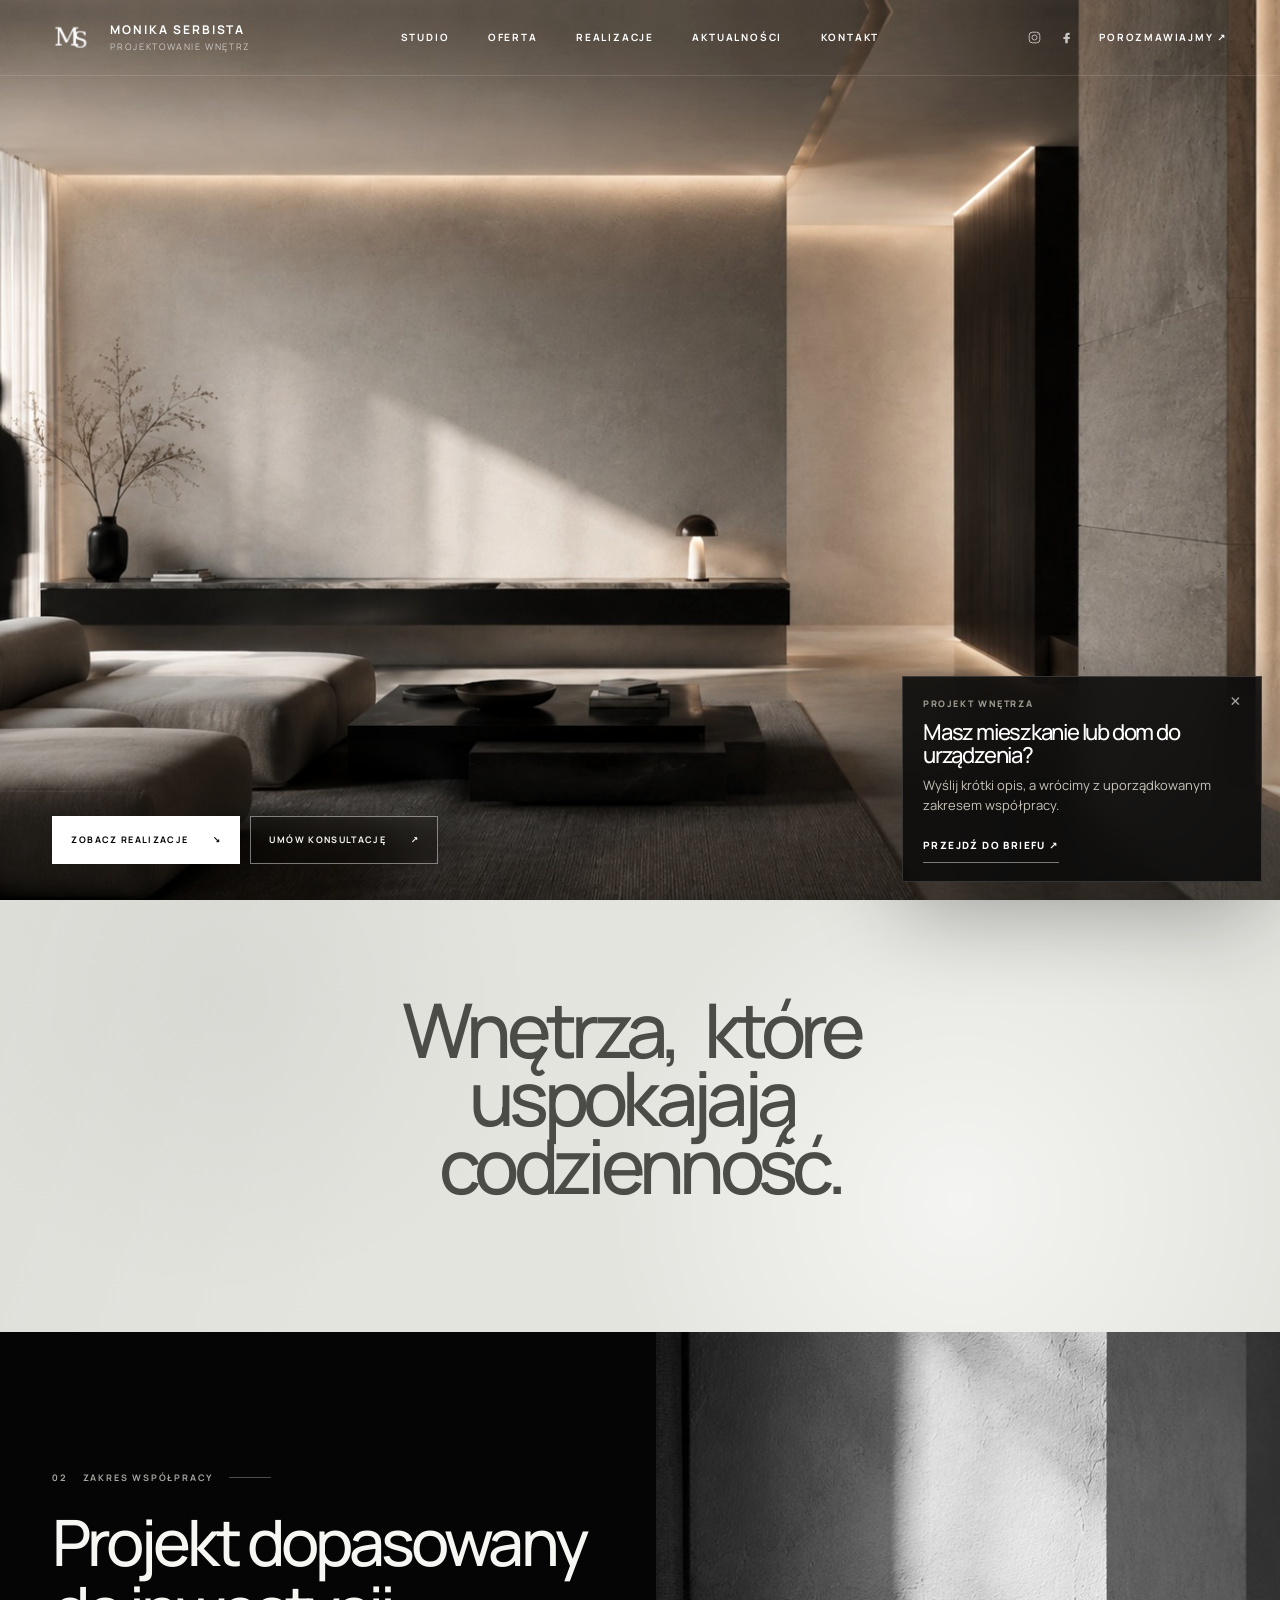
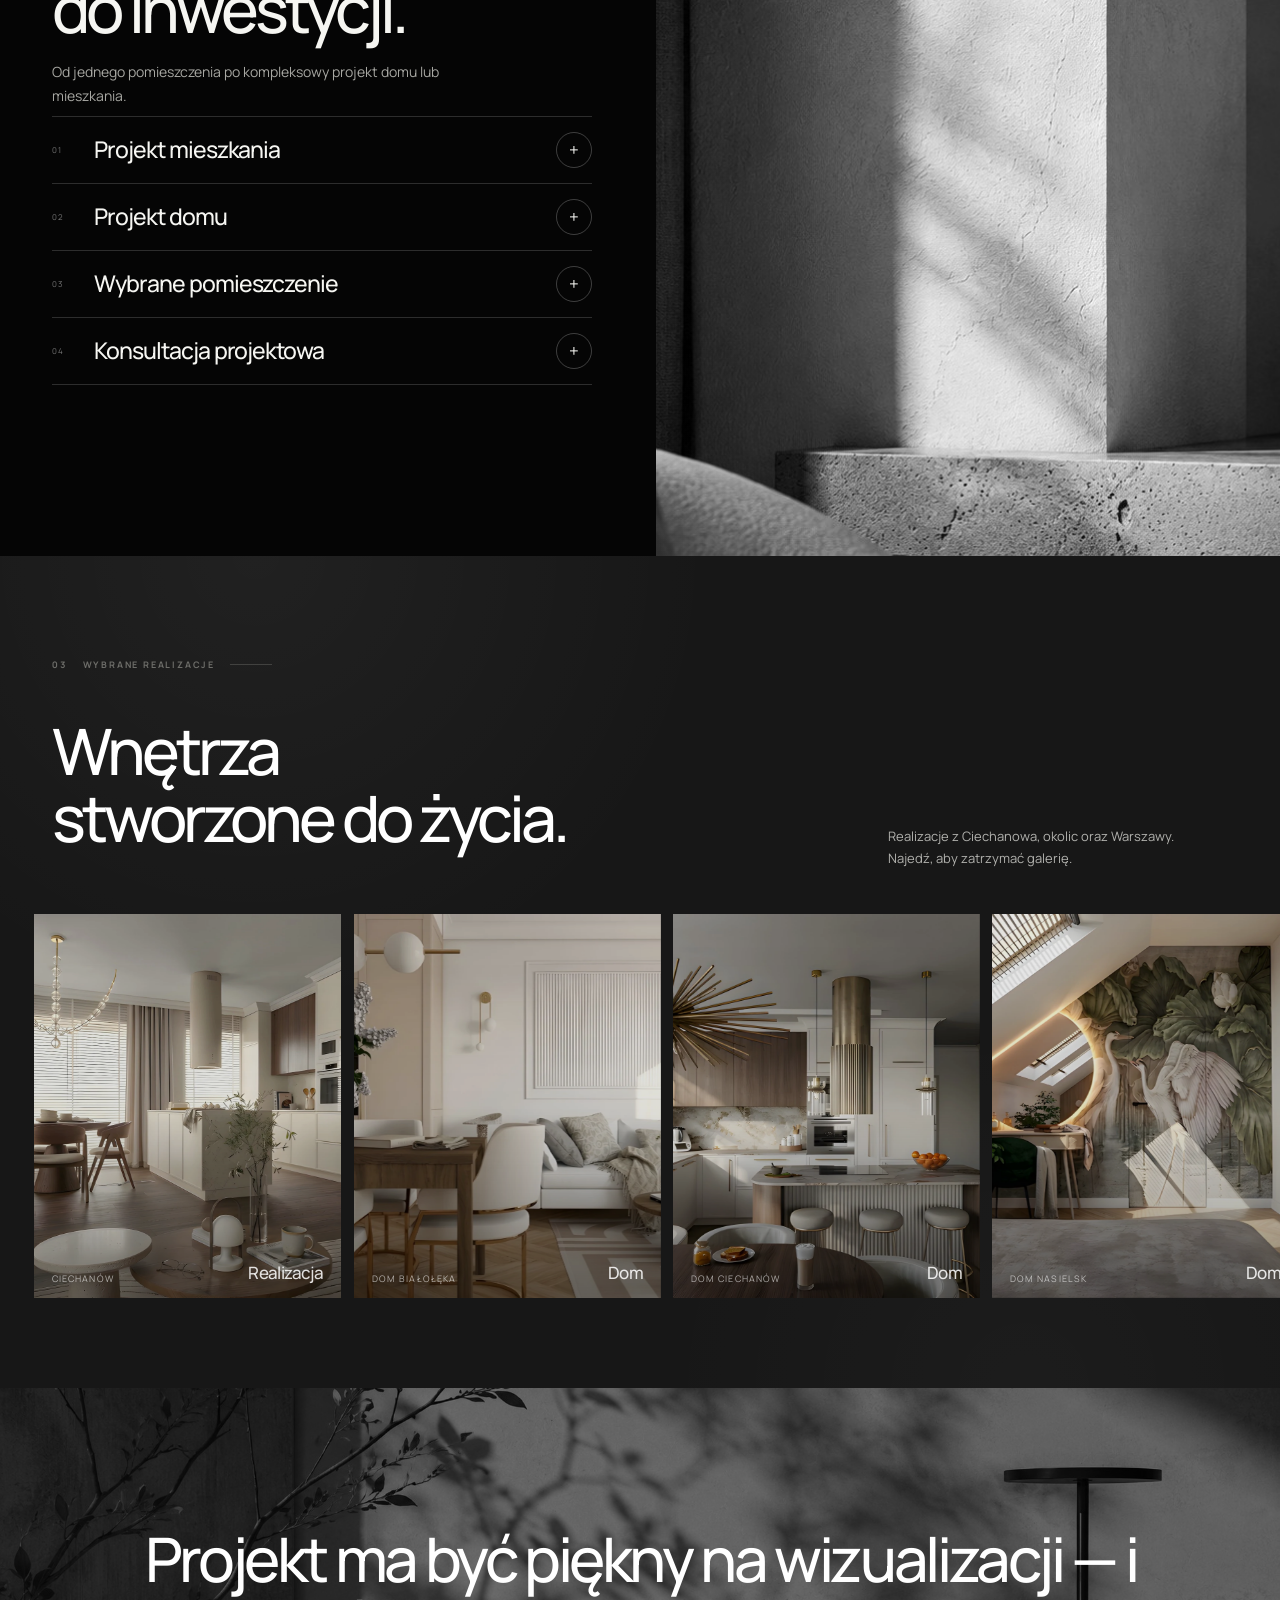
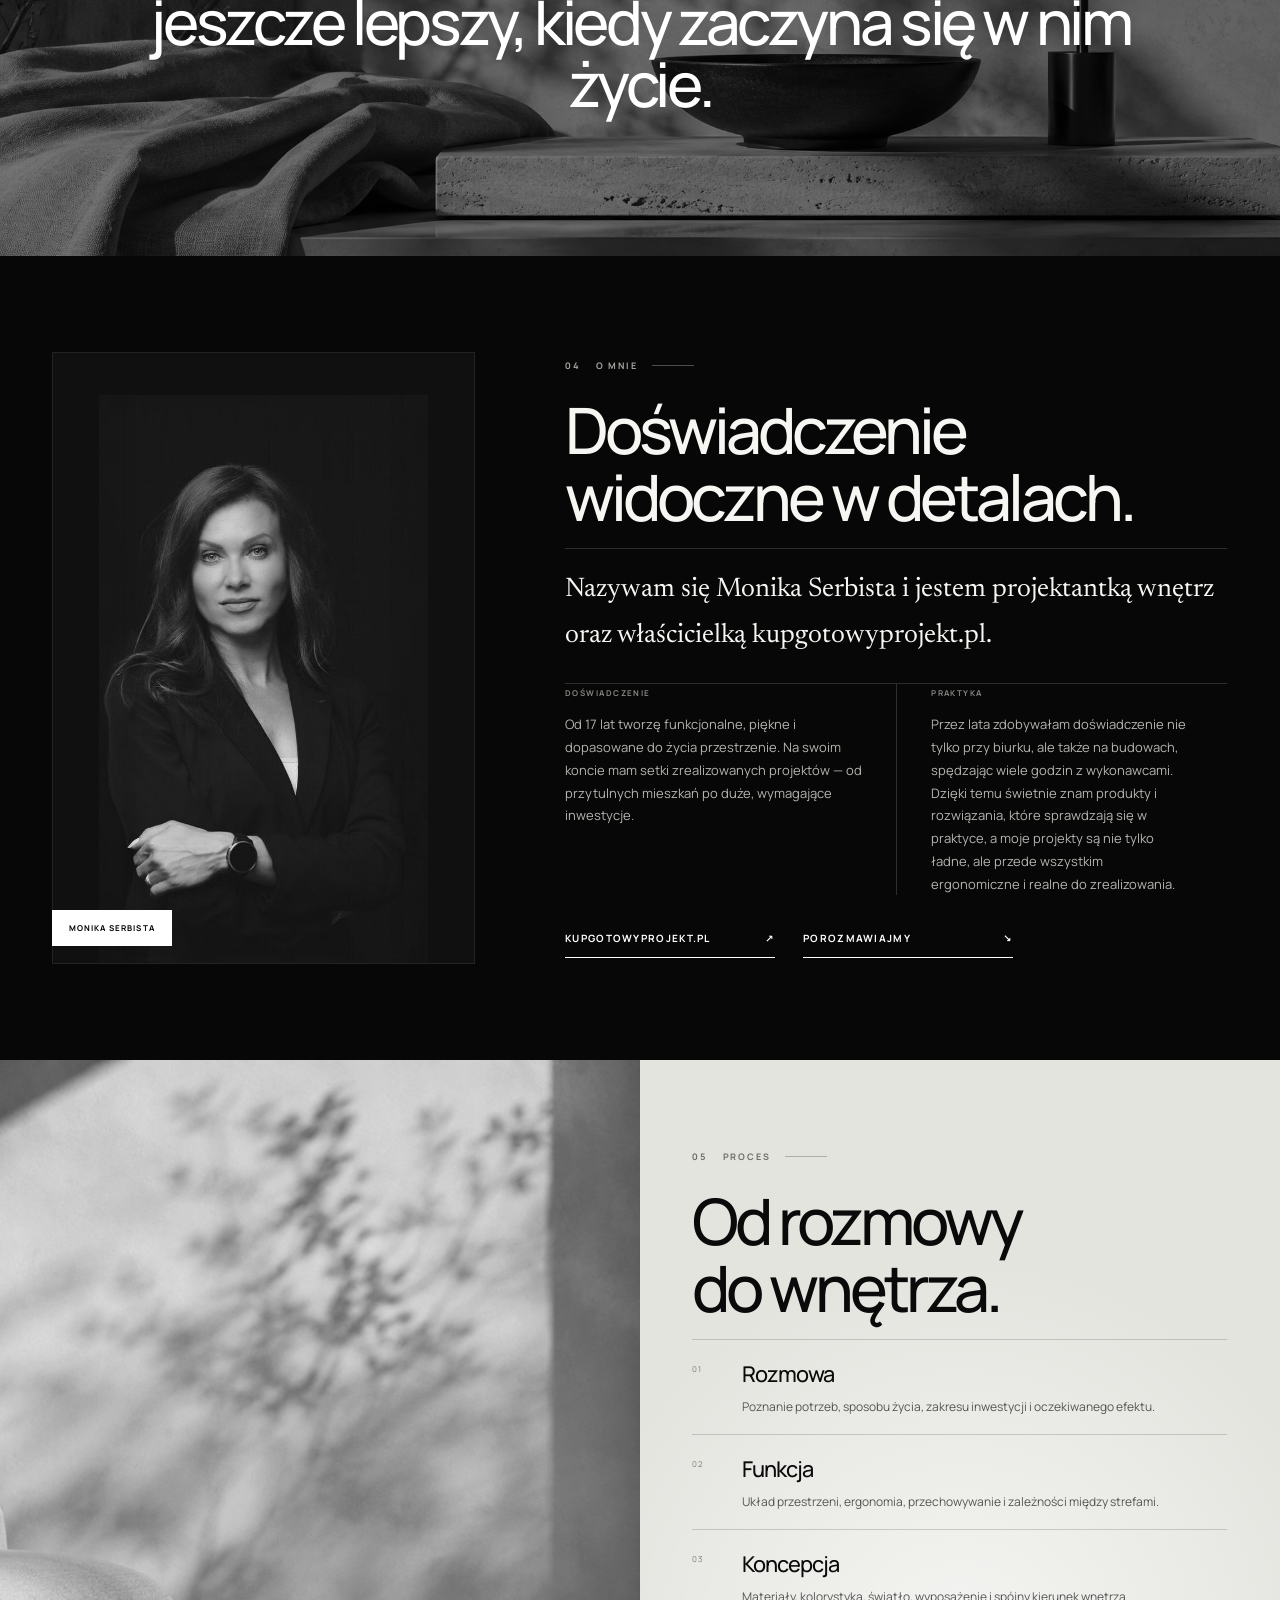
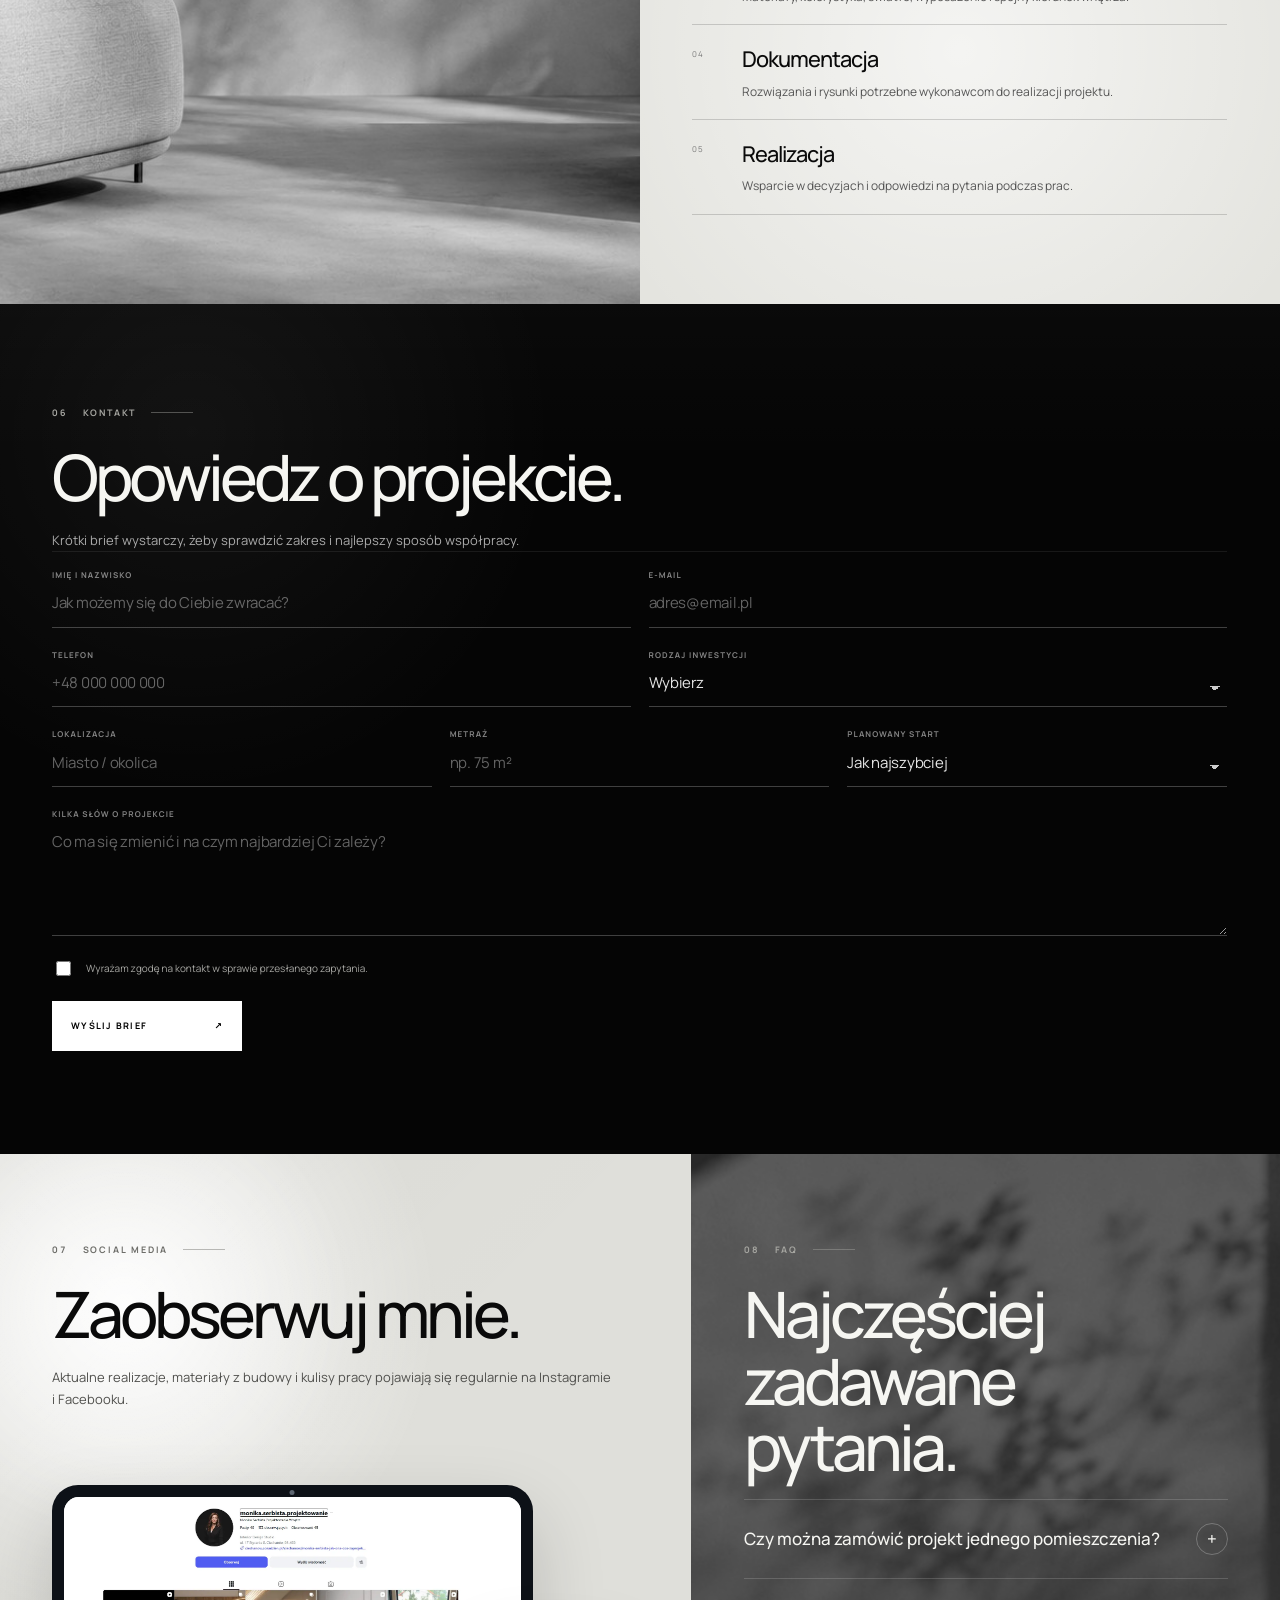
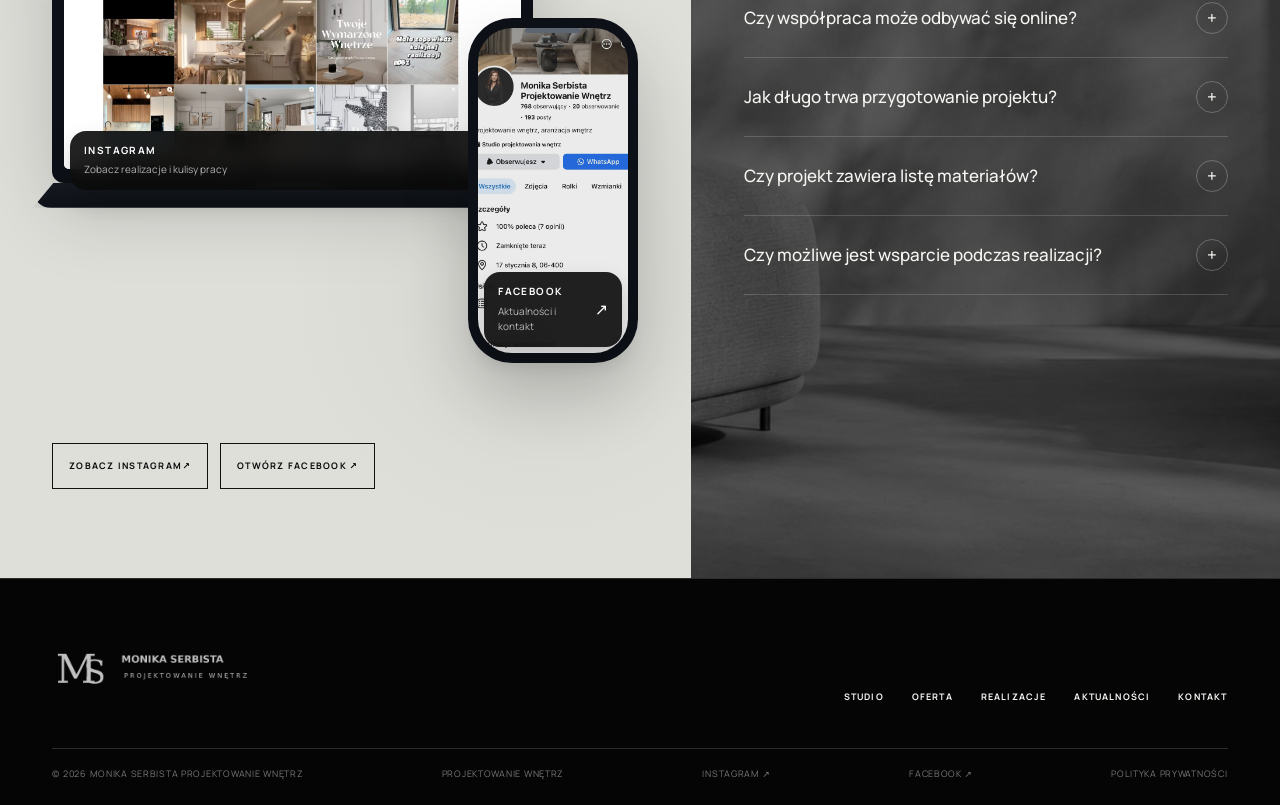
==== commit 3f871317: "Add files via upload" ====
--- a/index.html
+++ b/index.html
@@ -10,9 +10,9 @@
   <link rel="preconnect" href="https://fonts.googleapis.com">
   <link rel="preconnect" href="https://fonts.gstatic.com" crossorigin>
   <link href="https://fonts.googleapis.com/css2?family=Manrope:wght@400;500;600;700&family=Newsreader:opsz,wght@6..72,400;6..72,500&display=swap" rel="stylesheet">
-  <link rel="stylesheet" href="style.css?v=70.0.0">
+  <link rel="stylesheet" href="style.css?v=80.0.0">
 </head>
-<body class="page-v32 page-v34 page-v35 page-v36 page-v39 page-v40 page-v58 page-v60 page-v61 page-v62 page-v63 page-v64 page-v66 page-v67 page-v68 page-v69">
+<body class="page-v32 page-v34 page-v35 page-v36 page-v39 page-v40 page-v58 page-v60 page-v61 page-v62 page-v63 page-v64 page-v66 page-v67 page-v68 page-v69 page-v71 page-v80">
   <a class="skip-link" href="#main">Przejdź do treści</a>
 
   <header class="site-header" data-header>
@@ -359,6 +359,6 @@
     <button class="gallery__nav gallery__nav--next" type="button" aria-label="Następne zdjęcie">→</button>
   </dialog>
 
-  <script src="script.js?v=70.0.0" defer></script>
+  <script src="script.js?v=80.0.0" defer></script>
 </body>
 </html>
--- a/style.css
+++ b/style.css
@@ -2298,3 +2298,51 @@
     image-rendering:auto!important;
   }
 }
+
+/* V71 — cień telefonu bez ponownej rasteryzacji screena na hoverze. */
+.page-v71 .social-phone,
+.page-v71 .social-phone:hover{
+  filter:none!important;
+  will-change:auto!important;
+}
+
+.page-v71 .social-phone__shell{
+  transition:box-shadow .35s ease!important;
+}
+
+.page-v71 .social-phone:hover .social-phone__shell{
+  box-shadow:0 34px 76px rgba(0,0,0,.24)!important;
+}
+
+
+/* V80 — gallery images stay in a fixed stage and change only on click. */
+.page-v80 .gallery figure{
+  grid-template-rows:minmax(0,1fr) auto;
+}
+
+.page-v80 .gallery figure > img{
+  width:100%;
+  height:100%;
+  min-width:0;
+  min-height:0;
+  max-height:none;
+  object-fit:contain;
+  opacity:1!important;
+  transform:none!important;
+  transition:none!important;
+}
+
+.page-v80 .gallery__nav,
+.page-v80 .gallery__nav:hover,
+.page-v80 .gallery__nav:focus-visible{
+  transform:translateY(-50%);
+  transition:background-color .2s ease,color .2s ease,border-color .2s ease;
+}
+
+@media(max-width:820px){
+  .page-v80 .gallery__nav,
+  .page-v80 .gallery__nav:hover,
+  .page-v80 .gallery__nav:focus-visible{
+    transform:none;
+  }
+}
